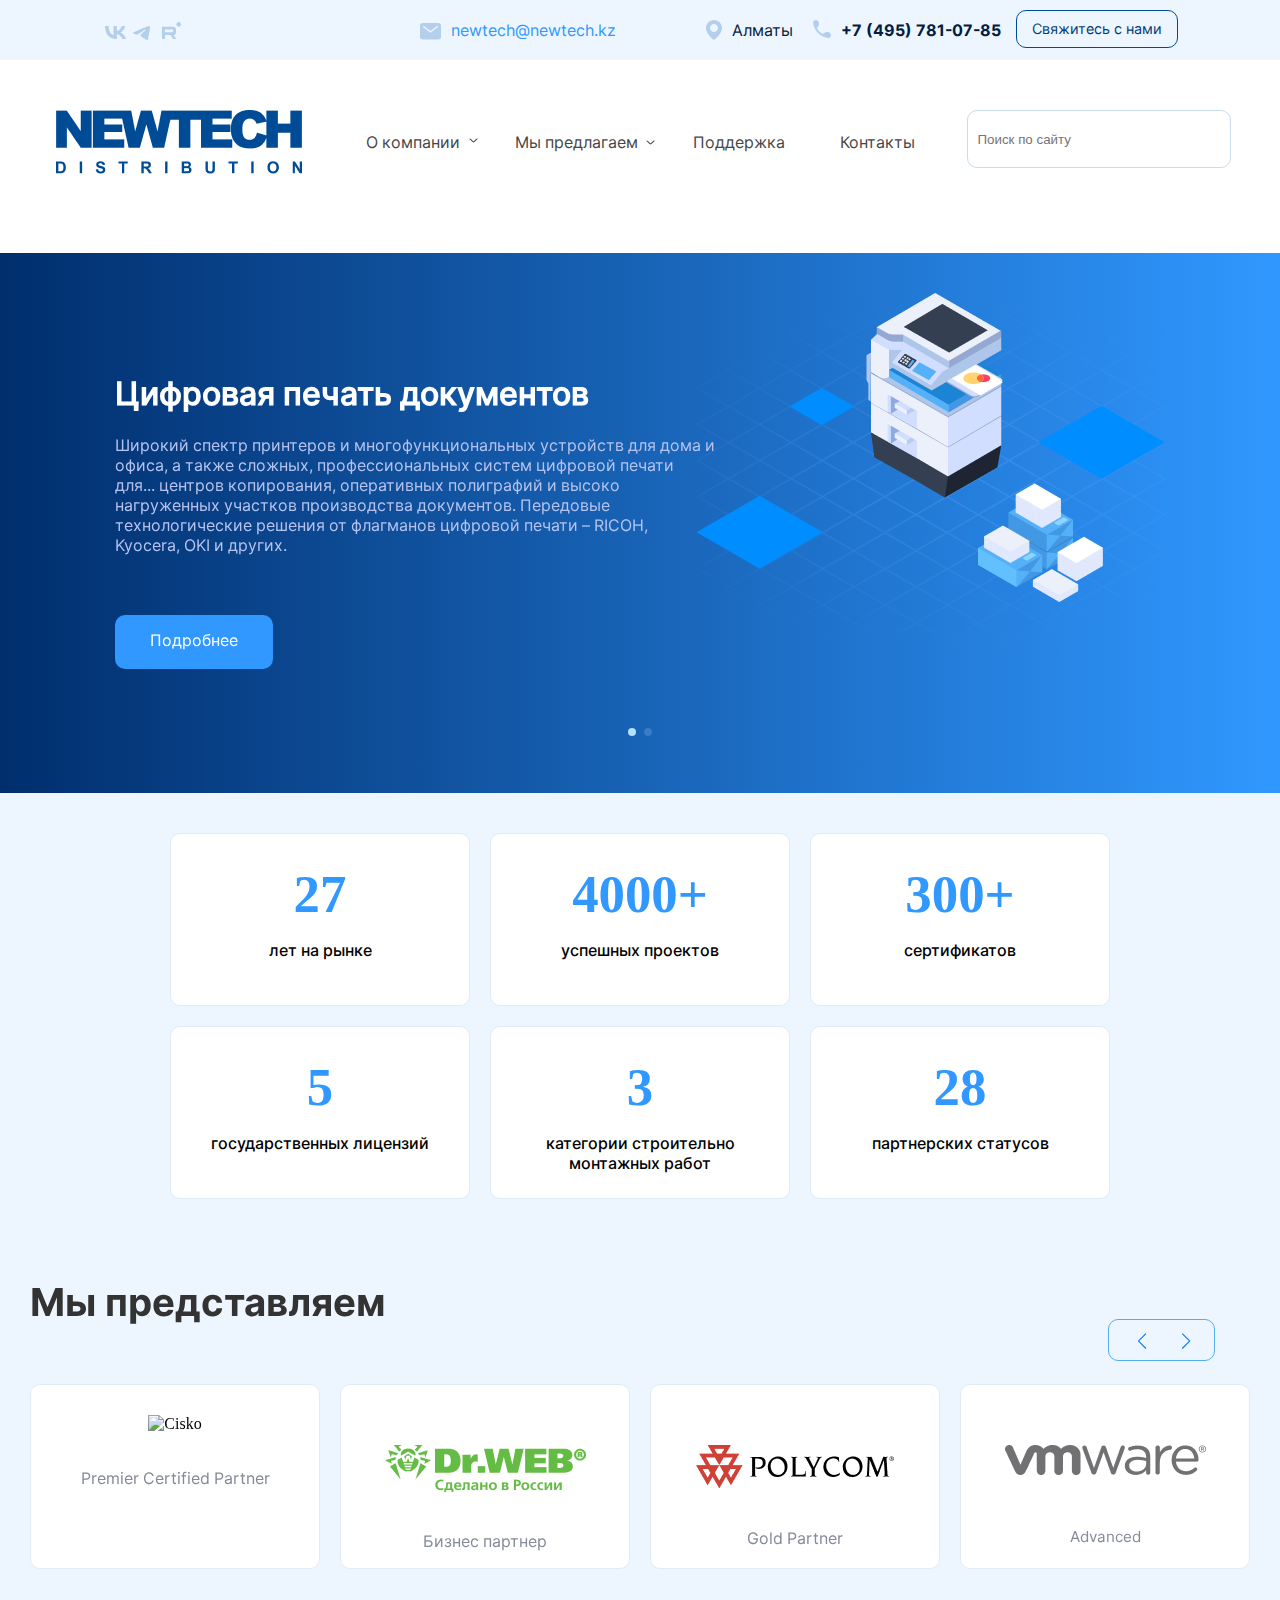
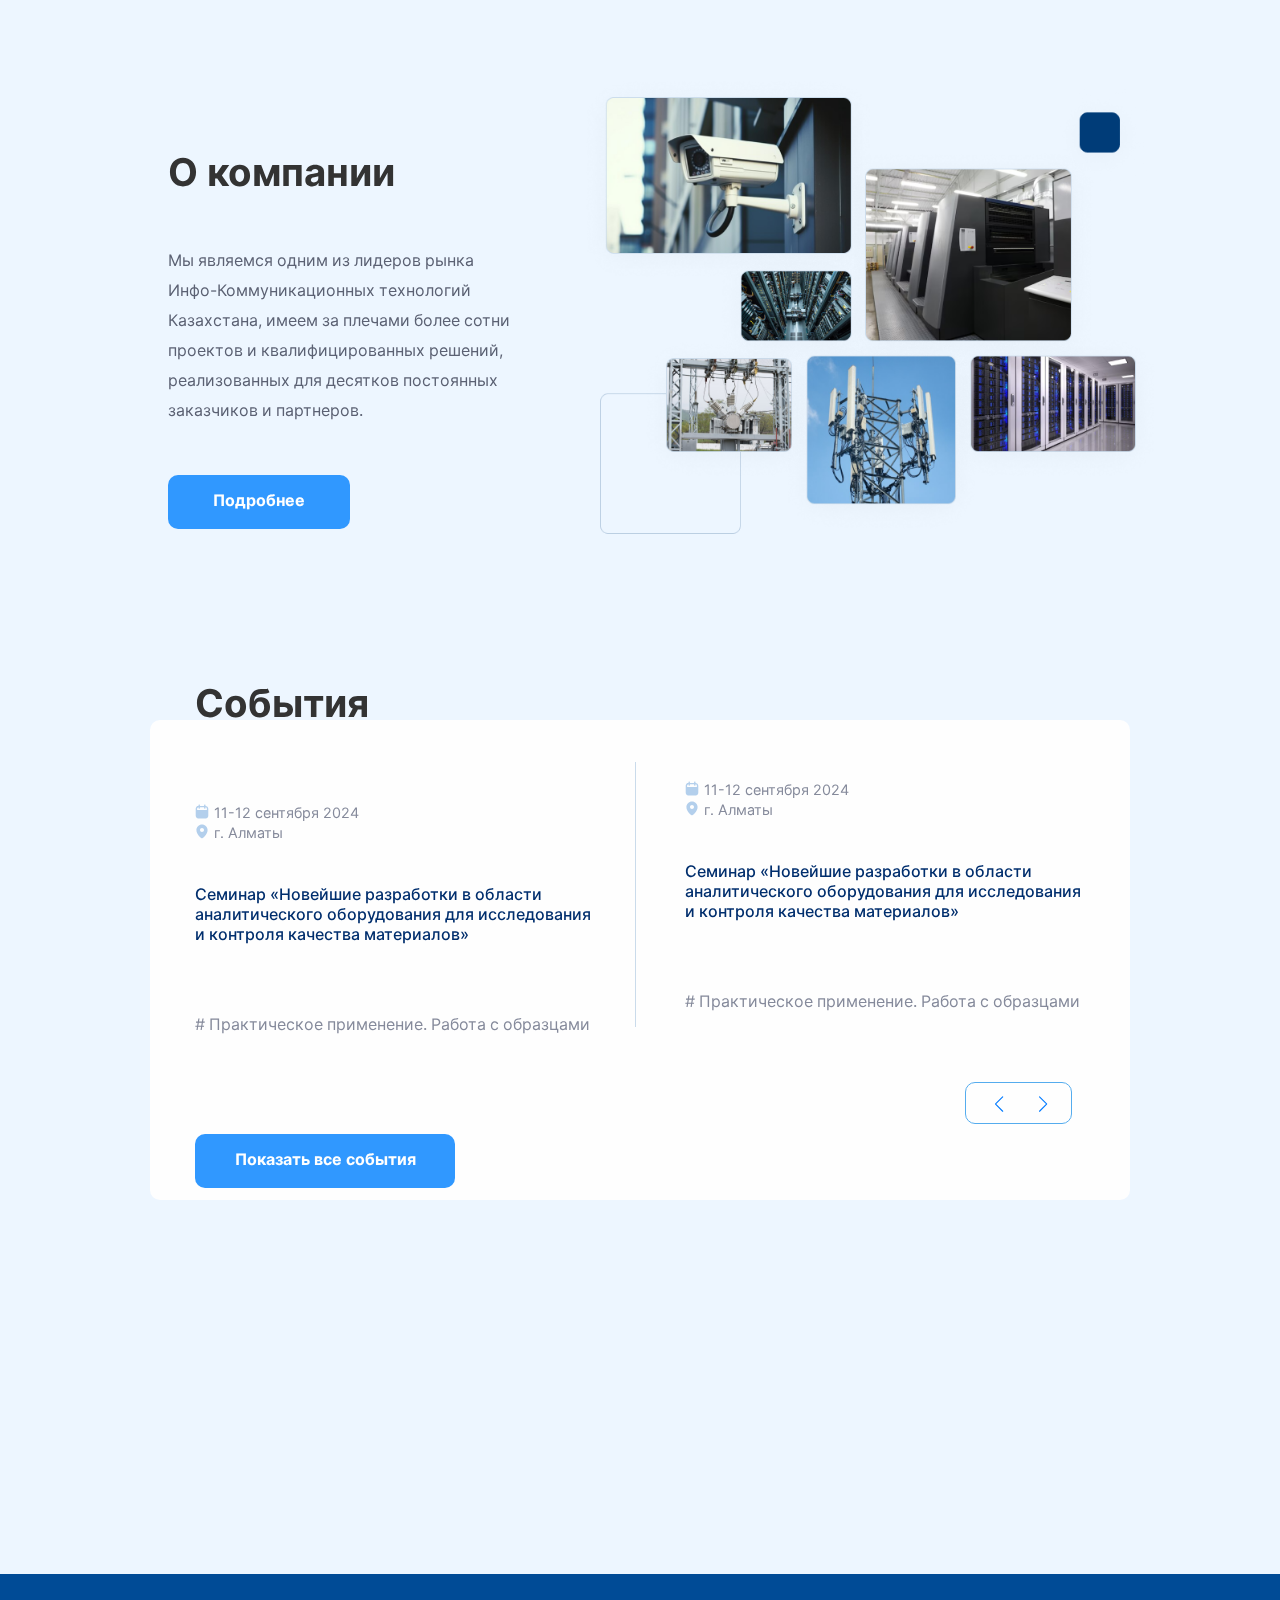
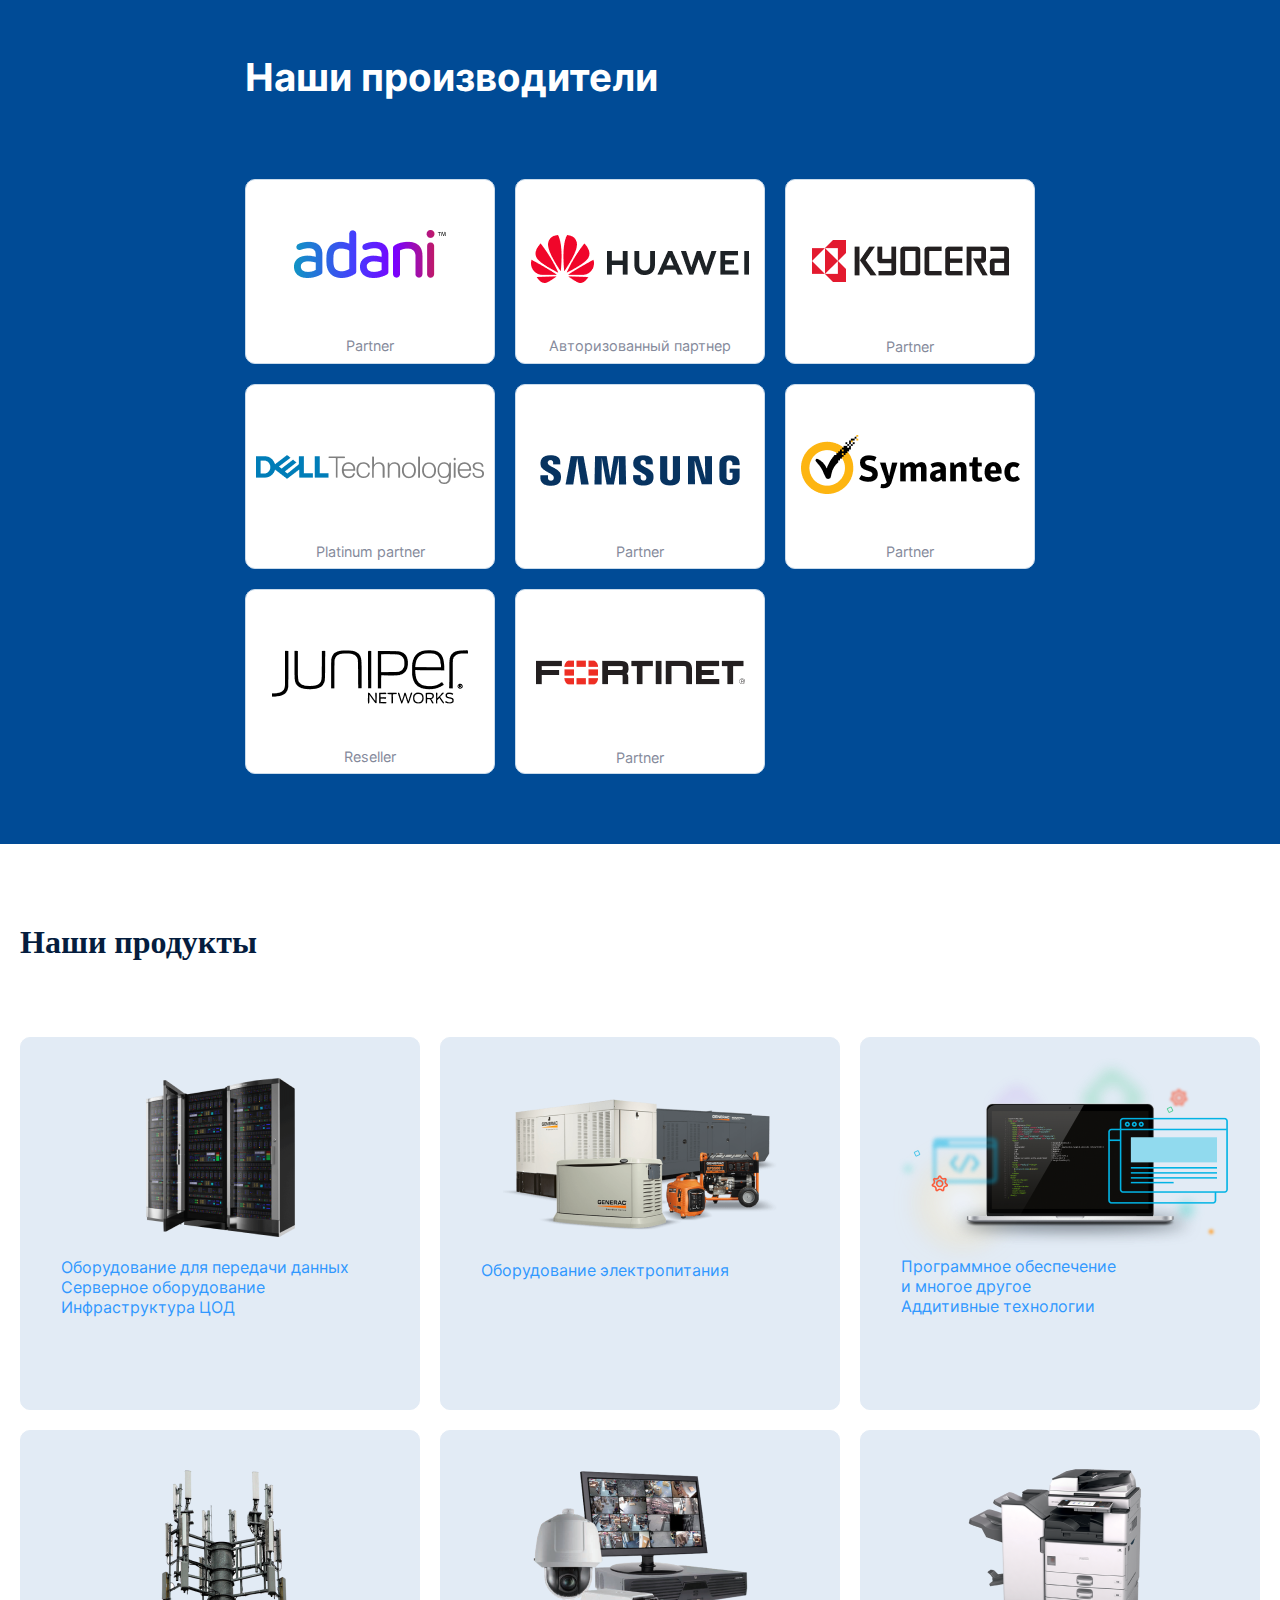
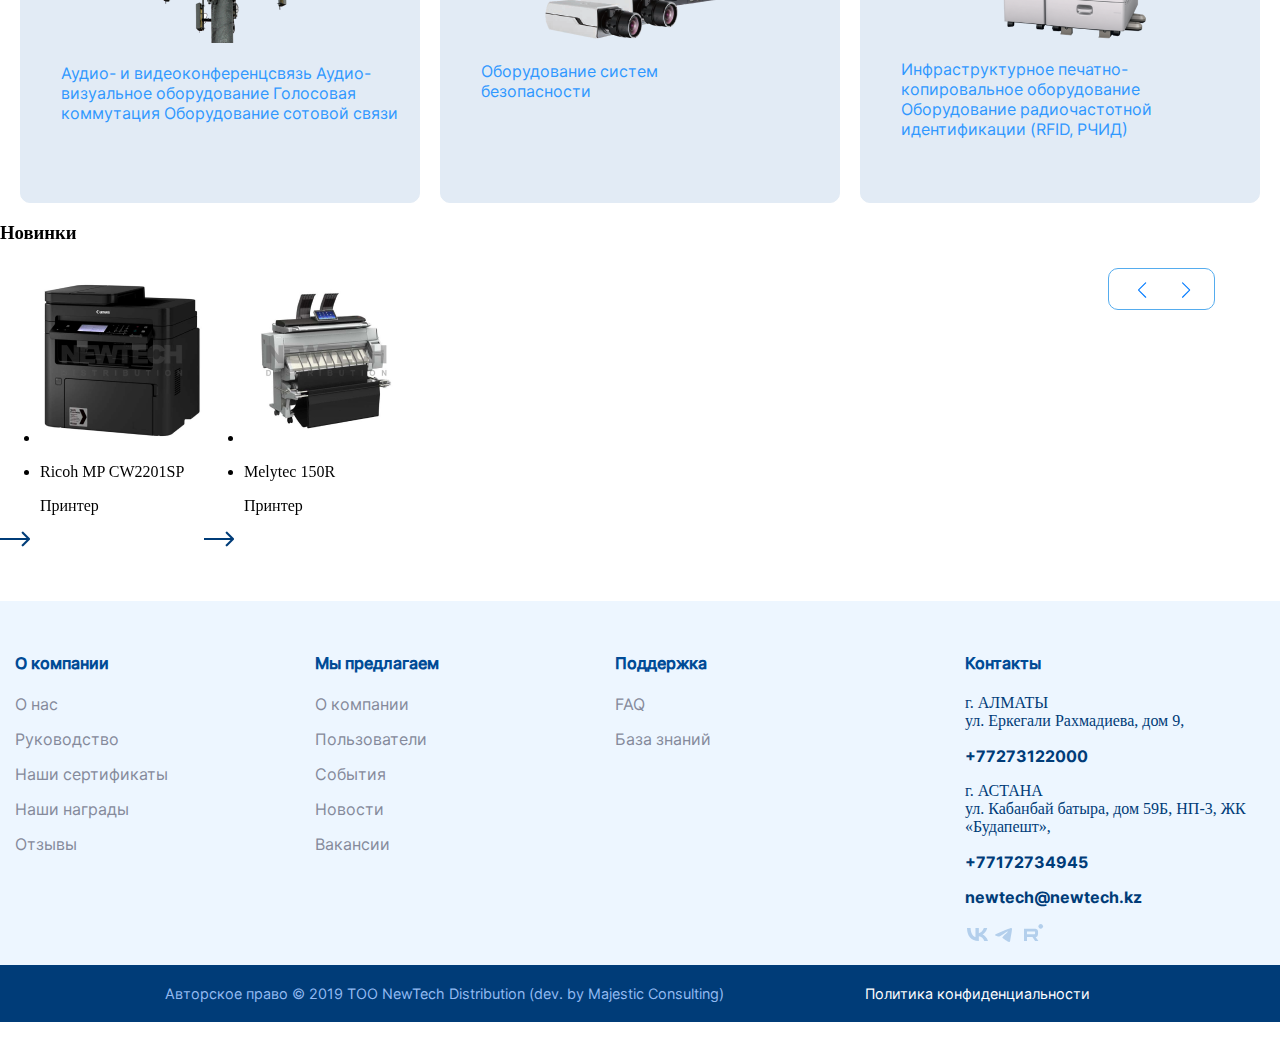
==== index.html @ f97ab447 "init" ====
<!DOCTYPE html>
<html lang="ru">
  <head>
    <meta charset="UTF-8" />
    <meta name="viewport" content="width=device-width, initial-scale=1.0" >
    <link rel="stylesheet" href="./styles/style.css" type="text/css" >
    <link rel="stylesheet" href="https://cdn.jsdelivr.net/npm/swiper@11/swiper-bundle.min.css">
    <script type="module" src="./js/main.js"></script>
    <script type="module" src="./js/slider.js"></script>
    <meta name="description" content="newtech" >
    <script src="https://cdn.jsdelivr.net/npm/swiper@11/swiper-bundle.min.js"></script>
    <title>NewTech Distibushion</title>
  </head>
  <body>
      <div id="fixed_form">
        <div id="contactUS">
          <div class="cell">
            <img src="./image/material-symbols_close-rounded.png" alt="Close" class="close_form">
            <p class="title">Мы с вами свяжемся</p>
            <p>Заранее благодарны за проявленный Вами интерес к нашей. После того как вы отправите нам заявку, мы с вами свяжемся. Мы всегда очень рады и новым и давним партнерам и коллегам!</p>
            <form id="send_contacts" action="#" method="post">
              <div>
                <label>Имя</label>
                <br>
                <input type="text" name="name" value="" placeholder="Введите ваше полное имя">
              </div>
                <div>
                  <label>Email</label>
                  <br>
                  <input type="email" name="name" value="" placeholder="Введите электронную почту">
                </div>
                <div>
                  <label>Комментарий / Вопрос</label>
                  <textarea name="message" placeholder="Напишите о ваших пожеланиях / предложениях, либо оставьте вопрос"></textarea>
              </div>
            <div>
              <button type="submit">Оправить</button>
            </div>
          </form>
        </div>
      </div>
    </div>
    <div id="container">
      <header>
        <div class="bg_header">
        <div class="table">
          <div class="row">
            <div class="cell">
               <a href="#">
                <svg
                    width="24"
                    height="24"
                    viewBox="0 0 24 24"
                    fill="none"
                    xmlns="http://www.w3.org/2000/svg">
                    <path
                    d="M13.4379 19C6.26296 19 2.17052 14.1201 2 6H5.594C5.71205 11.96 8.36165 14.4845 10.4603 15.005V6H13.8445V11.1401C15.9169 10.9189 18.0943 8.57658 18.8289 6H22.213C21.649 9.17518 19.2879 11.5175 17.609 12.4805C19.2879 13.2613 21.9769 15.3043 23 19H19.2748C18.4747 16.5275 16.481 14.6146 13.8445 14.3544V19H13.4379Z"
                    fill="#B3CFEC" />
                </svg>
            </a> 
            <a href="#">
              <svg
                width="24"
                height="24"
                viewBox="0 0 24 24"
                fill="none"
                xmlns="http://www.w3.org/2000/svg">
                <path
                  fill-rule="evenodd"
                  clip-rule="evenodd"
                  d="M3.16861 12.0268C6.20173 10.7043 9.24365 9.40192 12.2942 8.11966C16.6392 6.32293 17.5429 6.01051 18.131 6.00014C18.2614 5.99755 18.5509 6.02996 18.7374 6.18163C19.0165 6.4059 19.0178 6.89203 18.9865 7.21482C18.7517 9.67528 17.732 15.6436 17.213 18.3984C16.9939 19.5651 16.5623 19.9553 16.1437 19.9929C15.2361 20.0771 14.545 19.3966 13.666 18.8236C12.2877 17.9265 11.5105 17.3678 10.1739 16.4902C8.62858 15.479 9.63007 14.9229 10.5103 14.0141C10.7411 13.7756 14.7445 10.1562 14.8227 9.82695C14.8318 9.78676 14.841 9.6325 14.7497 9.55212C14.6584 9.47175 14.5228 9.49897 14.425 9.52101C14.2868 9.55212 12.0869 10.9988 7.8253 13.8573C7.19936 14.2851 6.63472 14.4925 6.12745 14.4808C5.56933 14.4679 4.49481 14.1671 3.69544 13.9091C2.71481 13.5928 1.93631 13.4243 2.00412 12.8876C2.03933 12.6063 2.42793 12.3185 3.16861 12.0268Z"
                  fill="#B3CFEC" />
              </svg>
            </a>
            <a href="#">
              <svg
                width="24"
                height="24"
                viewBox="0 0 24 24"
                fill="none"
                xmlns="http://www.w3.org/2000/svg">
                <path
                  d="M13.0101 12.2794H5.98101V9.39967H13.0101C13.4207 9.39967 13.7062 9.47376 13.8495 9.60315C13.9928 9.73254 14.0815 9.97252 14.0815 10.3231V11.3571C14.0815 11.7265 13.9928 11.9664 13.8495 12.0958C13.7062 12.2252 13.4207 12.2805 13.0101 12.2805V12.2794ZM13.4924 6.6847H3V18.9999H5.98101V14.9933H11.4747L14.0815 18.9999H17.4196L14.5456 14.9745C15.6052 14.8119 16.081 14.4757 16.4734 13.9217C16.8658 13.3676 17.0625 12.4818 17.0625 11.2996V10.3762C17.0625 9.67504 16.9909 9.12098 16.8658 8.69632C16.7407 8.27165 16.5268 7.90229 16.2232 7.57053C15.9024 7.25644 15.5453 7.03527 15.1165 6.88707C14.6878 6.75768 14.1521 6.68359 13.4924 6.68359V6.6847Z"
                  fill="#B3CFEC" />
                <path
                  d="M19.7101 6.68367C20.975 6.68367 22.0003 5.63519 22.0003 4.34184C22.0003 3.04848 20.975 2 19.7101 2C18.4453 2 17.4199 3.04848 17.4199 4.34184C17.4199 5.63519 18.4453 6.68367 19.7101 6.68367Z"
                  fill="#B3CFEC" />
              </svg>
              </a>
            </div>
            <div class="cell">
              <ul>
                <li>
                  <svg class="mail_top hide"
                    width="21"
                    height="17"
                    viewBox="0 0 21 17"
                    fill="none"
                    xmlns="http://www.w3.org/2000/svg">
                    <path
                      d="M18.375 0H2.625C1.92904 0.000744481 1.26179 0.277545 0.769667 0.769667C0.277545 1.26179 0.000744481 1.92904 0 2.625V13.875C0.000744481 14.571 0.277545 15.2382 0.769667 15.7303C1.26179 16.2225 1.92904 16.4993 2.625 16.5H18.375C19.071 16.4993 19.7382 16.2225 20.2303 15.7303C20.7225 15.2382 20.9993 14.571 21 13.875V2.625C20.9993 1.92904 20.7225 1.26179 20.2303 0.769667C19.7382 0.277545 19.071 0.000744481 18.375 0ZM17.7103 4.34203L10.9603 9.59203C10.8287 9.69436 10.6667 9.74991 10.5 9.74991C10.3333 9.74991 10.1713 9.69436 10.0397 9.59203L3.28969 4.34203C3.21038 4.28214 3.14377 4.20709 3.09372 4.12123C3.04367 4.03537 3.01118 3.94042 2.99815 3.8419C2.98511 3.74338 2.99179 3.64325 3.01778 3.54733C3.04378 3.45142 3.08858 3.36162 3.14958 3.28316C3.21058 3.20471 3.28656 3.13916 3.37312 3.09032C3.45967 3.04149 3.55506 3.01034 3.65376 2.99869C3.75245 2.98704 3.85248 2.99513 3.94802 3.02247C4.04357 3.04981 4.13272 3.09587 4.21031 3.15797L10.5 8.04984L16.7897 3.15797C16.947 3.0392 17.1447 2.98711 17.34 3.01296C17.5354 3.03881 17.7128 3.14053 17.8338 3.29612C17.9547 3.45171 18.0096 3.64866 17.9865 3.84439C17.9634 4.04011 17.8642 4.21888 17.7103 4.34203Z"
                      fill="#B3CFEC" />
                  </svg>
                </li>
                <li>
                  <a href="#" class="mail hide">newtech@newtech.kz</a>
                </li>
              </ul>
            </div>
            <div class="cell">
              <ul class="contacts">
                <li>
                  <ul>
                    <li>
                      <svg
                        width="16"
                        height="20"
                        viewBox="0 0 16 20"
                        fill="none"
                        xmlns="http://www.w3.org/2000/svg">
                        <path
                          d="M8.00008 0C3.58908 0 8.14446e-05 3.589 8.14446e-05 7.995C-0.0289186 14.44 7.69608 19.784 8.00008 20C8.00008 20 16.0291 14.44 16.0001 8C16.0001 3.589 12.4111 0 8.00008 0ZM8.00008 12C5.79008 12 4.00008 10.21 4.00008 8C4.00008 5.79 5.79008 4 8.00008 4C10.2101 4 12.0001 5.79 12.0001 8C12.0001 10.21 10.2101 12 8.00008 12Z"
                          fill="#B3CFEC" />
                      </svg>
                    </li>
                    <li>
                      <p>Алматы</p>
                    </li>
                  </ul>
                </li>
                <li>
                  <ul>
                    <li>
                      <svg class="hide"
                        width="18"
                        height="18"
                        viewBox="0 0 18 18"
                        fill="none"
                        xmlns="http://www.w3.org/2000/svg">
                        <path
                          d="M17.9984 15.1344C17.9984 13.6101 16.856 12.3278 15.3418 12.1525L14.1436 12.0138C13.2496 11.9103 12.3574 12.221 11.7211 12.8573C10.819 13.7594 9.42056 14.0018 8.37683 13.2681C6.95837 12.2711 5.72272 11.0361 4.72491 9.61816C3.98794 8.57092 4.23128 7.16716 5.13677 6.26166C5.7758 5.62264 6.08762 4.72653 5.98331 3.82885L5.84703 2.6559C5.67112 1.14195 4.3888 0 2.86467 0C1.27282 0 -0.0718983 1.2499 0.0978827 2.83266C0.948105 10.7588 7.24018 17.0507 15.1664 17.9006C16.7488 18.0703 17.9984 16.7259 17.9984 15.1344Z"
                          fill="#B3CFEC" />
                      </svg>
                    </li>
                    <li>
                      <a href="tel:74957810785" class="phone hide">+7 (495) 781-07-85</a>
                    </li>
                  </ul>
                </li>
              </ul>
            </div>
            <div class="cell">
                <a href="#" class="contactus">Свяжитесь с нами</a>
            </div>
          </div>
        </div>
      </div>
      <div class="burger_menu">
        <div class="main_icon">
          <span class="icon1"></span>
          <span class="hide_icon"></span>
          <span class="icon3"></span>
        </div>
      </div>
        <div id="logo">
          <div class="cell">
            <a href="./index.html">
              <img src="./image/Logo.png" alt="Логотип" />
            </a>  
          </div>
          <div class="cell">
            <ul class="topmenu">
              <li class="company">
                <a href="#">О компании</a>
                <ul class="hover_company">
                  <li>
                    <a href="./aboutUs.html">О нас</a>
                  </li>
                  <li>
                    <a href="./recommendation.html">Отзывы и рекомендации</a>
                  </li>
                  <li>
                    <a href="./awards.html">Наши награды</a>
                  </li>
                </ul>
              </li>
              <li class="submenu">
                <a href="#">Мы предлагаем</a>
                <ul class="hover_we_offer">
                  <li>
                    <a href="./electronicshowcase.html">Электронная витрина</a>
                  </li>
                  <li>
                    <a href="./Industrysolutions.html">Отраслевые решения</a>
                  </li>
                  <li>
                    <a href="./ourproducts.html">Наши продукты</a>
                  </li>
                  <li>
                    <a href="./ourservices.html">Наши услуги</a>
                  </li>
                </ul>
              </li>
              <li>
                <a href="./support.html">Поддержка</a>
              </li>
              <li>
                <a href="./contact.html">Контакты</a>
              </li>
            </ul>
            <div id="email">
              <ul>
                <li>
                  <svg class="mail_top"
                    width="21"
                    height="17"
                    viewBox="0 0 21 17"
                    fill="none"
                    xmlns="http://www.w3.org/2000/svg">
                    <path
                      d="M18.375 0H2.625C1.92904 0.000744481 1.26179 0.277545 0.769667 0.769667C0.277545 1.26179 0.000744481 1.92904 0 2.625V13.875C0.000744481 14.571 0.277545 15.2382 0.769667 15.7303C1.26179 16.2225 1.92904 16.4993 2.625 16.5H18.375C19.071 16.4993 19.7382 16.2225 20.2303 15.7303C20.7225 15.2382 20.9993 14.571 21 13.875V2.625C20.9993 1.92904 20.7225 1.26179 20.2303 0.769667C19.7382 0.277545 19.071 0.000744481 18.375 0ZM17.7103 4.34203L10.9603 9.59203C10.8287 9.69436 10.6667 9.74991 10.5 9.74991C10.3333 9.74991 10.1713 9.69436 10.0397 9.59203L3.28969 4.34203C3.21038 4.28214 3.14377 4.20709 3.09372 4.12123C3.04367 4.03537 3.01118 3.94042 2.99815 3.8419C2.98511 3.74338 2.99179 3.64325 3.01778 3.54733C3.04378 3.45142 3.08858 3.36162 3.14958 3.28316C3.21058 3.20471 3.28656 3.13916 3.37312 3.09032C3.45967 3.04149 3.55506 3.01034 3.65376 2.99869C3.75245 2.98704 3.85248 2.99513 3.94802 3.02247C4.04357 3.04981 4.13272 3.09587 4.21031 3.15797L10.5 8.04984L16.7897 3.15797C16.947 3.0392 17.1447 2.98711 17.34 3.01296C17.5354 3.03881 17.7128 3.14053 17.8338 3.29612C17.9547 3.45171 18.0096 3.64866 17.9865 3.84439C17.9634 4.04011 17.8642 4.21888 17.7103 4.34203Z"
                      fill="#B3CFEC" />
                  </svg>
                </li>
                <li>
                  <a href="#" class="mail">newtech@newtech.kz</a>
                </li>
              </ul>
              <ul>
                <li>
                  <svg class="phone_top"
                    width="18"
                    height="18"
                    viewBox="0 0 18 18"
                    fill="none"
                    xmlns="http://www.w3.org/2000/svg">
                    <path
                      d="M17.9984 15.1344C17.9984 13.6101 16.856 12.3278 15.3418 12.1525L14.1436 12.0138C13.2496 11.9103 12.3574 12.221 11.7211 12.8573C10.819 13.7594 9.42056 14.0018 8.37683 13.2681C6.95837 12.2711 5.72272 11.0361 4.72491 9.61816C3.98794 8.57092 4.23128 7.16716 5.13677 6.26166C5.7758 5.62264 6.08762 4.72653 5.98331 3.82885L5.84703 2.6559C5.67112 1.14195 4.3888 0 2.86467 0C1.27282 0 -0.0718983 1.2499 0.0978827 2.83266C0.948105 10.7588 7.24018 17.0507 15.1664 17.9006C16.7488 18.0703 17.9984 16.7259 17.9984 15.1344Z"
                      fill="#B3CFEC" />
                  </svg>
                </li>
                <li>
                  <a href="tel:74957810785" class="phone ">+7 (495) 781-07-85</a>
                </li>
              </ul>
            </div>
          </div>
          <div class="cell">
            <form id="search" action="#" method="get">
              <div>
                <input
                  type="text"
                  name="search"
                  value=""
                  placeholder="Поиск по сайту" />
              </div>
            </form>
          </div>
        </div>
      </header>
      <div id="slider">
        <div class="swiper slider">
            
            <div class="swiper-wrapper">
              <div class="swiper-slide">
                <div class="content_card slider_grid">
                    <div class="cell position">
                      <div class="more">
                          <h1>Цифровая печать документов</h1>
                          <p>Широкий спектр принтеров и многофункциональных устройств для дома и офиса, а также сложных, профессиональных систем цифровой печати для... центров копирования, оперативных полиграфий и высоко нагруженных участков производства документов. Передовые технологические решения от флагманов цифровой печати – RICOH, Kyocera, OKI и других.</p>
                     
                        </div>
                          <a href="#" class="section">Подробнее</a>
                    </div>
                    <div class="cell">
                        <img src="./image/Illustration2_03.png" alt="Слайдер" class="slide_img">
                    </div>
                </div>
              </div>
              <div class="swiper-slide">
                <div class="content_card slider_grid">
                    <div class="cell position">
                      <div class="more more1">
                          <h2>Оборудование и комплексы для 3D печати</h2>
                          <p>Программно-технологические решения для производства 3D изделий для индустрий... медицины, образования, архитектуры и дизайна, а также многих других сфер деятельности, требующих быстрого и качественного воплощения своих идей в 3D формате.</p>
                       </div>
                          <a href="#" class="section">Подробнее</a>
                    </div>
                    <div class="cell">
                        <img src="./image/Illustration3_03.png" alt="Слайдер" class="slide_img">
                    </div>
                </div>
                </div>
              </div>
            </div>
            <div class="swiper-pagination"></div>
          </div>
      </div>
      <div id="main">
        <div id="bg_main_content">
          <div id="highligts">
            <div class="cell">
              <p class="blue">27</p>
              <p>лет на рынке</p>
            </div>
            <div class="cell">
              <p class="blue">4000+</p>
              <p>успешных проектов</p>
            </div>
            <div class="cell">
              <p class="blue">300+</p>
              <p>сертификатов</p>
            </div>
            <div class="cell">
              <p class="blue">5</p>
              <p>государственных лицензий</p>
            </div>
            <div class="cell">
              <p class="blue">3</p>
              <p>категории строительно <br>монтажных работ</p>
            </div>
            <div class="cell">
              <p class="blue">28</p>
              <p>партнерских статусов</p>
            </div>
          </div>
          <div class="swiper slider1">
            <div class="position">
              <div class="change_slider">
                <div class="swiper-button-prev"></div>
                <div class="border_arrow_slider"></div>
                <div class="swiper-button-next"></div>
              </div>  
            </div>  
            <div class="swiper-wrapper">
              <!-- Slides -->
              <div class="swiper-slide">
                <div class="we_present">
                  <h3>Мы представляем</h3>
                  <div class="cell first_child">
                    <figure>
                      <img src="./image/Cisco_logo1.png" alt="Cisko">
                      <figcaption>Premier Certified Partner</figcaption>
                    </figure>
                  </div>
                  <div class="cell">
                    <figure>
                      <img src="./image/dr_web.png" alt="drWeb">
                      <figcaption>Бизнес партнер</figcaption>
                    </figure>  
                    </div>
                  <div class="cell">
                    <figure>
                      <img src="./image/polycom.png" alt="polycom">
                      <figcaption>Gold Partner</figcaption>
                    </figure>  
                    </div>
                  <div class="cell last">
                    <figure>
                      <img src="./image/vmware-1.png" alt="vmware">
                      <figcaption>Advanced</figcaption>
                    </figure>  
                    </div>
                </div>
              </div>
              <div class="swiper-slide">
                <div class="we_present">
                  <h3>Мы представляем</h3>
                  <div class="cell first_child">
                    <figure>
                      <img src="./image/Cisco_logo1.png" alt="Cisko">
                      <figcaption>Premier Certified Partner</figcaption>
                    </figure>
                  </div>
                  <div class="cell">
                    <figure>
                      <img src="./image/dr_web.png" alt="drWeb">
                      <figcaption>Бизнес партнер</figcaption>
                    </figure>  
                    </div>
                  <div class="cell">
                    <figure>
                      <img src="./image/polycom.png" alt="polycom">
                      <figcaption>Gold Partner</figcaption>
                    </figure>  
                    </div>
                  <div class="cell last">
                    <figure>
                      <img src="./image/vmware-1.png" alt="vmware">
                      <figcaption>Advanced</figcaption>
                    </figure>  
                    </div>
                </div>
              </div>
            </div>
          </div>
          <div id="bg_main">
            <div id="company">
              <div class="cell">
                <h3>О компании</h3>
                <section>
                  <p>Мы являемся одним из лидеров рынка Инфо-Коммуникационных технологий Казахстана, имеем за плечами более сотни проектов и квалифицированных решений, реализованных для десятков постоянных заказчиков и партнеров.</p>
                  <a href="#" class="more">Подробнее</a>
                </section>
              </div>
              <div class="cell"></div>
                <img src="./image/Collage.png" alt="Collage">
              </div>
              <div id="slider_events">
                <div class="swiper slider2">
                  <div class="swiper-wrapper">                   
                    <div class="swiper-slide">
                      <div class="bg_events">
                        <div class="events">
                          <div class="cell">
                            <h3>События</h3>
                            <ul class="m_top">
                              <li>
                                <svg width="14" height="15" viewBox="0 0 14 15" fill="none" xmlns="http://www.w3.org/2000/svg">
                                  <g clip-path="url(#clip0_38_2255)">
                                  <path fill-rule="evenodd" clip-rule="evenodd" d="M9.09694 1.9V1.2C9.09694 1.01435 9.17069 0.836301 9.30196 0.705026C9.43324 0.573751 9.61129 0.500001 9.79694 0.500001C9.88877 0.5 9.9797 0.518121 10.0645 0.553323C10.1493 0.588526 10.2264 0.640119 10.2912 0.705147C10.356 0.770174 10.4074 0.847357 10.4424 0.932273C10.4773 1.01719 10.4952 1.10817 10.4949 1.2V1.9C11.2369 1.90106 11.948 2.19653 12.4723 2.72151C12.9965 3.2465 13.2909 3.95809 13.2909 4.7V11.7C13.291 12.0677 13.2186 12.4318 13.0779 12.7716C12.9372 13.1113 12.7309 13.42 12.4709 13.68C12.2116 13.9398 11.9036 14.146 11.5646 14.2867C11.2255 14.4274 10.862 14.4999 10.4949 14.5H3.50694C3.13984 14.4999 2.77637 14.4274 2.43731 14.2867C2.09825 14.146 1.79026 13.9398 1.53094 13.68C1.00603 13.1547 0.711103 12.4426 0.710938 11.7V4.7C0.710911 4.33229 0.783313 3.96817 0.924009 3.62844C1.0647 3.28871 1.27094 2.98003 1.53094 2.72C1.79026 2.46017 2.09825 2.25401 2.43731 2.1133C2.77637 1.9726 3.13984 1.90012 3.50694 1.9V1.2C3.50694 1.01452 3.58055 0.836626 3.71161 0.705379C3.84267 0.574132 4.02046 0.500266 4.20594 0.500001C4.29785 0.499869 4.38889 0.517892 4.47382 0.553036C4.55875 0.58818 4.63591 0.639752 4.70085 0.704792C4.7658 0.769833 4.81726 0.84706 4.85229 0.932042C4.88731 1.01702 4.9052 1.10809 4.90494 1.2V1.9H9.09694ZM10.4949 3.3V4C10.4949 4.18548 10.4213 4.36338 10.2903 4.49462C10.1592 4.62587 9.98142 4.69974 9.79594 4.7C9.70402 4.70013 9.61299 4.68211 9.52805 4.64697C9.44312 4.61182 9.36597 4.56025 9.30102 4.49521C9.23607 4.43017 9.18461 4.35294 9.14959 4.26796C9.11457 4.18298 9.09667 4.09192 9.09694 4V3.3H4.90494V4C4.90494 4.18565 4.83119 4.3637 4.69991 4.49498C4.56864 4.62625 4.39059 4.7 4.20494 4.7C4.11311 4.7 4.02218 4.68188 3.93736 4.64668C3.85255 4.61147 3.77551 4.55988 3.71067 4.49485C3.64583 4.42983 3.59445 4.35264 3.55949 4.26773C3.52453 4.18281 3.50667 4.09183 3.50694 4V3.3C3.32328 3.3 3.14142 3.33624 2.97179 3.40665C2.80215 3.47705 2.64808 3.58024 2.5184 3.71029C2.38872 3.84035 2.28597 3.99471 2.21605 4.16455C2.14613 4.33438 2.11041 4.51634 2.11094 4.7V6.1H11.8939V4.7C11.8934 4.32921 11.746 3.97372 11.484 3.71134C11.222 3.44896 10.8657 3.30106 10.4949 3.3Z" fill="#B3CFEC"/>
                                  </g>
                                  <defs>
                                  <clipPath>
                                  <rect width="14" height="14" fill="white" transform="translate(0 0.5)"/>
                                  </clipPath>
                                  </defs>
                                  </svg>
                              </li>
                              <li>
                                <p>11-12 сентября 2024</p>
                              </li>
                            </ul>
                            <ul class="m_top2">
                              <li>
                                <svg width="14" height="15" viewBox="0 0 14 15" fill="none" xmlns="http://www.w3.org/2000/svg">
                                  <g clip-path="url(#clip0_38_2251)">
                                  <path fill-rule="evenodd" clip-rule="evenodd" d="M1.39453 6.1C1.39453 3.01562 3.91278 0.5 6.99978 0.5C10.0868 0.5 12.605 3.01562 12.605 6.10087C12.605 10.9274 7.39878 14.3749 7.39878 14.3749C7.28156 14.456 7.14237 14.4995 6.99978 14.4995C6.8572 14.4995 6.71801 14.456 6.60078 14.3749C6.60078 14.3749 1.39453 10.9265 1.39453 6.1ZM6.99976 8C8.10433 8 8.99976 7.10457 8.99976 6C8.99976 4.89543 8.10433 4 6.99976 4C5.89519 4 4.99976 4.89543 4.99976 6C4.99976 7.10457 5.89519 8 6.99976 8Z" fill="#B3CFEC"/>
                                  </g>
                                  <defs>
                                  <clipPath>
                                  <rect width="14" height="14" fill="white" transform="translate(0 0.5)"/>
                                  </clipPath>
                                  </defs>
                                  </svg>
                              </li>
                              <li>
                                <p>г. Алматы</p>
                              </li>
                            </ul>
                            <div class="clear"></div>
                            <article>
                              <p class="blue">Семинар «Новейшие разработки в области аналитического оборудования для исследования и контроля качества материалов»</p>
                              <p># Практическое применение. Работа с образцами</p>
                              <a href="#" class="show_more">Показать все события</a>
                            </article>
                            </div>
                          <div class="cell none_border_events"></div>
                          <div class="cell">
                            <ul>
                              <li>
                                <svg width="14" height="15" viewBox="0 0 14 15" fill="none" xmlns="http://www.w3.org/2000/svg">
                                  <g clip-path="url(#clip0_38_2255)">
                                  <path fill-rule="evenodd" clip-rule="evenodd" d="M9.09694 1.9V1.2C9.09694 1.01435 9.17069 0.836301 9.30196 0.705026C9.43324 0.573751 9.61129 0.500001 9.79694 0.500001C9.88877 0.5 9.9797 0.518121 10.0645 0.553323C10.1493 0.588526 10.2264 0.640119 10.2912 0.705147C10.356 0.770174 10.4074 0.847357 10.4424 0.932273C10.4773 1.01719 10.4952 1.10817 10.4949 1.2V1.9C11.2369 1.90106 11.948 2.19653 12.4723 2.72151C12.9965 3.2465 13.2909 3.95809 13.2909 4.7V11.7C13.291 12.0677 13.2186 12.4318 13.0779 12.7716C12.9372 13.1113 12.7309 13.42 12.4709 13.68C12.2116 13.9398 11.9036 14.146 11.5646 14.2867C11.2255 14.4274 10.862 14.4999 10.4949 14.5H3.50694C3.13984 14.4999 2.77637 14.4274 2.43731 14.2867C2.09825 14.146 1.79026 13.9398 1.53094 13.68C1.00603 13.1547 0.711103 12.4426 0.710938 11.7V4.7C0.710911 4.33229 0.783313 3.96817 0.924009 3.62844C1.0647 3.28871 1.27094 2.98003 1.53094 2.72C1.79026 2.46017 2.09825 2.25401 2.43731 2.1133C2.77637 1.9726 3.13984 1.90012 3.50694 1.9V1.2C3.50694 1.01452 3.58055 0.836626 3.71161 0.705379C3.84267 0.574132 4.02046 0.500266 4.20594 0.500001C4.29785 0.499869 4.38889 0.517892 4.47382 0.553036C4.55875 0.58818 4.63591 0.639752 4.70085 0.704792C4.7658 0.769833 4.81726 0.84706 4.85229 0.932042C4.88731 1.01702 4.9052 1.10809 4.90494 1.2V1.9H9.09694ZM10.4949 3.3V4C10.4949 4.18548 10.4213 4.36338 10.2903 4.49462C10.1592 4.62587 9.98142 4.69974 9.79594 4.7C9.70402 4.70013 9.61299 4.68211 9.52805 4.64697C9.44312 4.61182 9.36597 4.56025 9.30102 4.49521C9.23607 4.43017 9.18461 4.35294 9.14959 4.26796C9.11457 4.18298 9.09667 4.09192 9.09694 4V3.3H4.90494V4C4.90494 4.18565 4.83119 4.3637 4.69991 4.49498C4.56864 4.62625 4.39059 4.7 4.20494 4.7C4.11311 4.7 4.02218 4.68188 3.93736 4.64668C3.85255 4.61147 3.77551 4.55988 3.71067 4.49485C3.64583 4.42983 3.59445 4.35264 3.55949 4.26773C3.52453 4.18281 3.50667 4.09183 3.50694 4V3.3C3.32328 3.3 3.14142 3.33624 2.97179 3.40665C2.80215 3.47705 2.64808 3.58024 2.5184 3.71029C2.38872 3.84035 2.28597 3.99471 2.21605 4.16455C2.14613 4.33438 2.11041 4.51634 2.11094 4.7V6.1H11.8939V4.7C11.8934 4.32921 11.746 3.97372 11.484 3.71134C11.222 3.44896 10.8657 3.30106 10.4949 3.3Z" fill="#B3CFEC"/>
                                  </g>
                                  <defs>
                                  <clipPath >
                                  <rect width="14" height="14" fill="white" transform="translate(0 0.5)"/>
                                  </clipPath>
                                  </defs>
                                  </svg>
                              </li>
                              <li>
                                <p>11-12 сентября 2024</p>
                              </li>
                            </ul>
                            <ul class="m_top2">
                              <li>
                                <svg width="14" height="15" viewBox="0 0 14 15" fill="none" xmlns="http://www.w3.org/2000/svg">
                                  <g clip-path="url(#clip0_38_2251)">
                                  <path fill-rule="evenodd" clip-rule="evenodd" d="M1.39453 6.1C1.39453 3.01562 3.91278 0.5 6.99978 0.5C10.0868 0.5 12.605 3.01562 12.605 6.10087C12.605 10.9274 7.39878 14.3749 7.39878 14.3749C7.28156 14.456 7.14237 14.4995 6.99978 14.4995C6.8572 14.4995 6.71801 14.456 6.60078 14.3749C6.60078 14.3749 1.39453 10.9265 1.39453 6.1ZM6.99976 8C8.10433 8 8.99976 7.10457 8.99976 6C8.99976 4.89543 8.10433 4 6.99976 4C5.89519 4 4.99976 4.89543 4.99976 6C4.99976 7.10457 5.89519 8 6.99976 8Z" fill="#B3CFEC"/>
                                  </g>
                                  <defs>
                                  <clipPath>
                                  <rect width="14" height="14" fill="white" transform="translate(0 0.5)"/>
                                  </clipPath>
                                  </defs>
                                  </svg>
                              </li>
                              <li>
                                <p>г. Алматы</p>
                              </li>
                            </ul>
                            <div class="clear"></div>
                            <article>
                              <p class="blue">Семинар «Новейшие разработки в области аналитического оборудования для исследования и контроля качества материалов»</p>
                              <p># Практическое применение. Работа с образцами</p>
                            </article>
                          </div>
                        </div>
                        </div>
                    </div>
                    <div class="swiper-slide">
                      <div class="bg_events">
                        <div class="events">
                          <div class="cell">
                            <h3>События</h3>
                            <ul class="m_top">
                              <li>
                                <svg width="14" height="15" viewBox="0 0 14 15" fill="none" xmlns="http://www.w3.org/2000/svg">
                                  <g clip-path="url(#clip0_38_2255)">
                                  <path fill-rule="evenodd" clip-rule="evenodd" d="M9.09694 1.9V1.2C9.09694 1.01435 9.17069 0.836301 9.30196 0.705026C9.43324 0.573751 9.61129 0.500001 9.79694 0.500001C9.88877 0.5 9.9797 0.518121 10.0645 0.553323C10.1493 0.588526 10.2264 0.640119 10.2912 0.705147C10.356 0.770174 10.4074 0.847357 10.4424 0.932273C10.4773 1.01719 10.4952 1.10817 10.4949 1.2V1.9C11.2369 1.90106 11.948 2.19653 12.4723 2.72151C12.9965 3.2465 13.2909 3.95809 13.2909 4.7V11.7C13.291 12.0677 13.2186 12.4318 13.0779 12.7716C12.9372 13.1113 12.7309 13.42 12.4709 13.68C12.2116 13.9398 11.9036 14.146 11.5646 14.2867C11.2255 14.4274 10.862 14.4999 10.4949 14.5H3.50694C3.13984 14.4999 2.77637 14.4274 2.43731 14.2867C2.09825 14.146 1.79026 13.9398 1.53094 13.68C1.00603 13.1547 0.711103 12.4426 0.710938 11.7V4.7C0.710911 4.33229 0.783313 3.96817 0.924009 3.62844C1.0647 3.28871 1.27094 2.98003 1.53094 2.72C1.79026 2.46017 2.09825 2.25401 2.43731 2.1133C2.77637 1.9726 3.13984 1.90012 3.50694 1.9V1.2C3.50694 1.01452 3.58055 0.836626 3.71161 0.705379C3.84267 0.574132 4.02046 0.500266 4.20594 0.500001C4.29785 0.499869 4.38889 0.517892 4.47382 0.553036C4.55875 0.58818 4.63591 0.639752 4.70085 0.704792C4.7658 0.769833 4.81726 0.84706 4.85229 0.932042C4.88731 1.01702 4.9052 1.10809 4.90494 1.2V1.9H9.09694ZM10.4949 3.3V4C10.4949 4.18548 10.4213 4.36338 10.2903 4.49462C10.1592 4.62587 9.98142 4.69974 9.79594 4.7C9.70402 4.70013 9.61299 4.68211 9.52805 4.64697C9.44312 4.61182 9.36597 4.56025 9.30102 4.49521C9.23607 4.43017 9.18461 4.35294 9.14959 4.26796C9.11457 4.18298 9.09667 4.09192 9.09694 4V3.3H4.90494V4C4.90494 4.18565 4.83119 4.3637 4.69991 4.49498C4.56864 4.62625 4.39059 4.7 4.20494 4.7C4.11311 4.7 4.02218 4.68188 3.93736 4.64668C3.85255 4.61147 3.77551 4.55988 3.71067 4.49485C3.64583 4.42983 3.59445 4.35264 3.55949 4.26773C3.52453 4.18281 3.50667 4.09183 3.50694 4V3.3C3.32328 3.3 3.14142 3.33624 2.97179 3.40665C2.80215 3.47705 2.64808 3.58024 2.5184 3.71029C2.38872 3.84035 2.28597 3.99471 2.21605 4.16455C2.14613 4.33438 2.11041 4.51634 2.11094 4.7V6.1H11.8939V4.7C11.8934 4.32921 11.746 3.97372 11.484 3.71134C11.222 3.44896 10.8657 3.30106 10.4949 3.3Z" fill="#B3CFEC"/>
                                  </g>
                                  <defs>
                                  <clipPath>
                                  <rect width="14" height="14" fill="white" transform="translate(0 0.5)"/>
                                  </clipPath>
                                  </defs>
                                  </svg>
                              </li>
                              <li>
                                <p>11-12 сентября 2024</p>
                              </li>
                            </ul>
                            <ul class="m_top2">
                              <li>
                                <svg width="14" height="15" viewBox="0 0 14 15" fill="none" xmlns="http://www.w3.org/2000/svg">
                                  <g clip-path="url(#clip0_38_2251)">
                                  <path fill-rule="evenodd" clip-rule="evenodd" d="M1.39453 6.1C1.39453 3.01562 3.91278 0.5 6.99978 0.5C10.0868 0.5 12.605 3.01562 12.605 6.10087C12.605 10.9274 7.39878 14.3749 7.39878 14.3749C7.28156 14.456 7.14237 14.4995 6.99978 14.4995C6.8572 14.4995 6.71801 14.456 6.60078 14.3749C6.60078 14.3749 1.39453 10.9265 1.39453 6.1ZM6.99976 8C8.10433 8 8.99976 7.10457 8.99976 6C8.99976 4.89543 8.10433 4 6.99976 4C5.89519 4 4.99976 4.89543 4.99976 6C4.99976 7.10457 5.89519 8 6.99976 8Z" fill="#B3CFEC"/>
                                  </g>
                                  <defs>
                                  <clipPath>
                                  <rect width="14" height="14" fill="white" transform="translate(0 0.5)"/>
                                  </clipPath>
                                  </defs>
                                  </svg>
                              </li>
                              <li>
                                <p>г. Алматы</p>
                              </li>
                            </ul>
                            <div class="clear"></div>
                            <article>
                              <p class="blue">Семинар «Новейшие разработки в области аналитического оборудования для исследования и контроля качества материалов»</p>
                              <p># Практическое применение. Работа с образцами</p>
                              <a href="#" class="show_more">Показать все события</a>
                            </article>
                            </div>
                          <div class="cell none_border_events"></div>
                          <div class="cell">
                            <ul>
                              <li>
                                <svg width="14" height="15" viewBox="0 0 14 15" fill="none" xmlns="http://www.w3.org/2000/svg">
                                  <g clip-path="url(#clip0_38_2255)">
                                  <path fill-rule="evenodd" clip-rule="evenodd" d="M9.09694 1.9V1.2C9.09694 1.01435 9.17069 0.836301 9.30196 0.705026C9.43324 0.573751 9.61129 0.500001 9.79694 0.500001C9.88877 0.5 9.9797 0.518121 10.0645 0.553323C10.1493 0.588526 10.2264 0.640119 10.2912 0.705147C10.356 0.770174 10.4074 0.847357 10.4424 0.932273C10.4773 1.01719 10.4952 1.10817 10.4949 1.2V1.9C11.2369 1.90106 11.948 2.19653 12.4723 2.72151C12.9965 3.2465 13.2909 3.95809 13.2909 4.7V11.7C13.291 12.0677 13.2186 12.4318 13.0779 12.7716C12.9372 13.1113 12.7309 13.42 12.4709 13.68C12.2116 13.9398 11.9036 14.146 11.5646 14.2867C11.2255 14.4274 10.862 14.4999 10.4949 14.5H3.50694C3.13984 14.4999 2.77637 14.4274 2.43731 14.2867C2.09825 14.146 1.79026 13.9398 1.53094 13.68C1.00603 13.1547 0.711103 12.4426 0.710938 11.7V4.7C0.710911 4.33229 0.783313 3.96817 0.924009 3.62844C1.0647 3.28871 1.27094 2.98003 1.53094 2.72C1.79026 2.46017 2.09825 2.25401 2.43731 2.1133C2.77637 1.9726 3.13984 1.90012 3.50694 1.9V1.2C3.50694 1.01452 3.58055 0.836626 3.71161 0.705379C3.84267 0.574132 4.02046 0.500266 4.20594 0.500001C4.29785 0.499869 4.38889 0.517892 4.47382 0.553036C4.55875 0.58818 4.63591 0.639752 4.70085 0.704792C4.7658 0.769833 4.81726 0.84706 4.85229 0.932042C4.88731 1.01702 4.9052 1.10809 4.90494 1.2V1.9H9.09694ZM10.4949 3.3V4C10.4949 4.18548 10.4213 4.36338 10.2903 4.49462C10.1592 4.62587 9.98142 4.69974 9.79594 4.7C9.70402 4.70013 9.61299 4.68211 9.52805 4.64697C9.44312 4.61182 9.36597 4.56025 9.30102 4.49521C9.23607 4.43017 9.18461 4.35294 9.14959 4.26796C9.11457 4.18298 9.09667 4.09192 9.09694 4V3.3H4.90494V4C4.90494 4.18565 4.83119 4.3637 4.69991 4.49498C4.56864 4.62625 4.39059 4.7 4.20494 4.7C4.11311 4.7 4.02218 4.68188 3.93736 4.64668C3.85255 4.61147 3.77551 4.55988 3.71067 4.49485C3.64583 4.42983 3.59445 4.35264 3.55949 4.26773C3.52453 4.18281 3.50667 4.09183 3.50694 4V3.3C3.32328 3.3 3.14142 3.33624 2.97179 3.40665C2.80215 3.47705 2.64808 3.58024 2.5184 3.71029C2.38872 3.84035 2.28597 3.99471 2.21605 4.16455C2.14613 4.33438 2.11041 4.51634 2.11094 4.7V6.1H11.8939V4.7C11.8934 4.32921 11.746 3.97372 11.484 3.71134C11.222 3.44896 10.8657 3.30106 10.4949 3.3Z" fill="#B3CFEC"/>
                                  </g>
                                  <defs>
                                  <clipPath >
                                  <rect width="14" height="14" fill="white" transform="translate(0 0.5)"/>
                                  </clipPath>
                                  </defs>
                                  </svg>
                              </li>
                              <li>
                                <p>11-12 сентября 2024</p>
                              </li>
                            </ul>
                            <ul class="m_top2">
                              <li>
                                <svg width="14" height="15" viewBox="0 0 14 15" fill="none" xmlns="http://www.w3.org/2000/svg">
                                  <g clip-path="url(#clip0_38_2251)">
                                  <path fill-rule="evenodd" clip-rule="evenodd" d="M1.39453 6.1C1.39453 3.01562 3.91278 0.5 6.99978 0.5C10.0868 0.5 12.605 3.01562 12.605 6.10087C12.605 10.9274 7.39878 14.3749 7.39878 14.3749C7.28156 14.456 7.14237 14.4995 6.99978 14.4995C6.8572 14.4995 6.71801 14.456 6.60078 14.3749C6.60078 14.3749 1.39453 10.9265 1.39453 6.1ZM6.99976 8C8.10433 8 8.99976 7.10457 8.99976 6C8.99976 4.89543 8.10433 4 6.99976 4C5.89519 4 4.99976 4.89543 4.99976 6C4.99976 7.10457 5.89519 8 6.99976 8Z" fill="#B3CFEC"/>
                                  </g>
                                  <defs>
                                  <clipPath>
                                  <rect width="14" height="14" fill="white" transform="translate(0 0.5)"/>
                                  </clipPath>
                                  </defs>
                                  </svg>
                              </li>
                              <li>
                                <p>г. Алматы</p>
                              </li>
                            </ul>
                            <div class="clear"></div>
                            <article>
                              <p class="blue">Семинар «Новейшие разработки в области аналитического оборудования для исследования и контроля качества материалов»</p>
                              <p># Практическое применение. Работа с образцами</p>
                            </article>
                          </div>
                        </div>
                        </div>
                  </div>
                </div>
                  </div>
                  <div class="position">
                    <div class="change_slider">
                      <div class="swiper-button-prev"></div>
                      <div class="border_arrow_slider"></div>
                      <div class="swiper-button-next"></div>
                    </div>  
                  </div>
                </div>
              </div>  
              <div class="clear"></div>
              <div id="bg_manufacturers">
              <div id="manufacturers">
                <h3>Наши производители</h3>
                <div class="cell">
                  <img src="./image/adani-logo-2012.png" alt="" class="img1">
                  <p class="p">Partner</p>
                </div>
                <div class="cell">
                  <img src="./image/2_03.png" alt="" class="img2">
                  <p class="p1">Авторизованный партнер</p>
                </div>
                <div class="cell">
                  <img src="./image/kyocera-logo.png" alt="" class="img3">
                  <p class="p2">Partner</p>
                </div>
                <div class="cell">
                  <img src="./image/dell-technologies-logo.png" alt="">
                  <p class="p3">Platinum partner</p>
                </div>
                <div class="cell">
                  <img src="./image/samsung-8.png" alt="" class="img5">
                  <p class="p4">Partner</p>
                </div>
                <div class="cell">
                  <img src="./image/symantec-logo10.png" alt="" class="img6">
                  <p class="p5">Partner</p>
                </div>
                <div class="cell">
                  <img src="./image/juniper-networks-logo-41.png" alt="" class="img7">
                <p class="p6">Reseller</p>
              </div>
              <div class="cell">
                <img src="./image/fortinet-logo1.png" alt="">
              <p class="p7">Partner</p>
            </div>
              </div>
              </div>
          </div>
        </div>  
        <div class="clear"></div>
        <div id="producnts">
          <h3>Наши продукты</h3>
          <div class="cell">
            <img src="./image/ico.png" alt="" class="img1">
            <p>Оборудование для передачи данных <br>Серверное оборудование <br>Инфраструктура ЦОД</p>
          </div>
          <div class="cell">
            <img src="./image/ico1.png" alt="" class="img2">
            <p class="p1">Оборудование электропитания
            </p>
          </div>
          <div class="cell">
            <img src="./image/ico2.png" alt="" class="img3">
            <p class="p2">Программное обеспечение<br> и многое другое <br>Аддитивные технологии</p>
          </div>
          <div class="cell">
            <img src="./image/ico3.png" alt="" class="img4">
            <p >Аудио- и видеоконференцсвязь Аудио- визуальное оборудование Голосовая коммутация Оборудование сотовой связи</p>
          </div>
          <div class="cell">
            <img src="./image/ico4.png" alt="" class="img5">
            <p class="p4">Оборудование систем <br>безопасности</p>
          </div>
          <div class="cell">
            <img src="./image/ico5.png" alt="" class="img6">
            <p class="p5">Инфраструктурное печатно-<br>копировальное оборудование <br>Оборудование радиочастотной <br>идентификации (RFID, РЧИД)</p>
          </div>
            
        </div>
          <div class="swiper slider3">
            <div class="position">
              <div class="change_slider">
                <div class="swiper-button-prev"></div>
                <div class="border_arrow_slider"></div>
                <div class="swiper-button-next"></div>
              </div>  
            </div>
            <div class="swiper-wrapper">
              
              <div class="swiper-slide">
                <div id="new_items">
                <h3>Новинки</h3>
          <div class="cell">
           <ul>
            <li class="first_child">
              <img src="./image/img_i-SENSYS_MF_269dw_001.png" alt="">
            </li>
            <li>
              <p class="blue">Ricoh MP CW2201SP</p>
              <p>Принтер</p>
            </li>
           </ul>
           <div class="clear"></div>
           <a href="#">
            <img src="./image/Arrow.png" alt="" class="section">
          </a>
          </div>
            <div class="cell">
              <ul>
               <li>
                 <img src="./image/img_MP_CW2201SP_001.png" alt="">
               </li>
               <li>
                 <p class="blue">Melytec 150R</p>
                 <p>Принтер</p>
               </li>
              </ul>
              <div class="clear"></div>
              <a href="#">
                <img src="./image/Arrow.png" alt="" class="section">
              </a>
             </div>
              </div>
            </div>  
            <div class="swiper-slide">
              <div id="new_items">
              <h3>Новинки</h3>
        <div class="cell">
         <ul>
          <li class="first_child">
            <img src="./image/img_i-SENSYS_MF_269dw_001.png" alt="">
          </li>
          <li>
            <p class="blue">Ricoh MP CW2201SP</p>
            <p>Принтер</p>
          </li>
         </ul>
         <div class="clear"></div>
         <a href="#">
          <img src="./image/Arrow.png" alt="" class="section">
          </a>
        </div>
          <div class="cell">
            <ul>
             <li>
               <img src="./image/img_MP_CW2201SP_001.png" alt="">
             </li>
             <li>
               <p class="blue">Melytec 150R</p>
               <p>Принтер</p>
             </li>
            </ul>
            <div class="clear"></div>
            <a href="#">
              <img src="./image/Arrow.png" alt="" class="section">
            </a>
           </div>
            </div>
          </div>  
         
          </div>
          
      </div>
      <footer>
        <div class="cell">
          <h4>О компании</h4>
          <ul class="first_child">
            <li>
              <a href="#">О нас</a>
            </li>
            <li>
              <a href="#">Руководство</a>
            </li>
            <li>
              <a href="#">Наши сертификаты</a>
            </li>
            <li>
              <a href="#">Наши награды</a>
            </li>
            <li>
              <a href="#">Отзывы</a>
            </li>
          </ul>
        </div>
        <div class="cell">
          <h4>Мы предлагаем</h4>
          <ul>
            <li>
              <a href="#">О компании</a>
            </li>
            <li>
              <a href="#">Пользователи</a>
            </li>
            <li>
              <a href="#">События</a>
            </li>
            <li>
              <a href="#">Новости</a>
            </li>
            <li>
              <a href="#">Вакансии</a>
            </li>
          </ul>
        </div>
        <div class="cell">
          <h4>Поддержка</h4>
          <ul>
            <li>
              <a href="#">FAQ</a>
            </li>
            <li>
              <a href="#">База знаний</a>
            </li>
          </ul>
        </div>
        <div class="cell">
          <h4>Контакты</h4>
          <ul class="contact">
            <li>
              <p>г. АЛМАТЫ <br> ул. Еркегали Рахмадиева, дом 9,</p>
             <a href="77273122000">+77273122000</a>
            </li>
            <li>
              <p>г. АСТАНА <br>ул. Кабанбай батыра, дом 59Б, НП-3, ЖК<br> «Будапешт»,</p>
              <a href="tel:77172734945">+77172734945</a>
            </li>
            <li>
              <a href="https://www.newtech.kz/">newtech@newtech.kz</a>
            </li>
            <li>
              <a href="#">
                <svg width="24" height="24" viewBox="0 0 24 24"  xmlns="http://www.w3.org/2000/svg">
                  <path d="M13.4379 19C6.26296 19 2.17052 14.1201 2 6H5.594C5.71205 11.96 8.36165 14.4845 10.4603 15.005V6H13.8445V11.1401C15.9169 10.9189 18.0943 8.57658 18.8289 6H22.213C21.649 9.17518 19.2879 11.5175 17.609 12.4805C19.2879 13.2613 21.9769 15.3043 23 19H19.2748C18.4747 16.5275 16.481 14.6146 13.8445 14.3544V19H13.4379Z" fill="#B3CFEC"/>
                  </svg>                  
              </a>
              <a href="#">
                <svg width="24" height="24" viewBox="0 0 24 24" fill="none" xmlns="http://www.w3.org/2000/svg">
                  <path fill-rule="evenodd" clip-rule="evenodd" d="M3.16861 12.0268C6.20173 10.7043 9.24365 9.40192 12.2942 8.11966C16.6392 6.32293 17.5429 6.01051 18.131 6.00014C18.2614 5.99755 18.5509 6.02996 18.7374 6.18163C19.0165 6.4059 19.0178 6.89203 18.9865 7.21482C18.7517 9.67528 17.732 15.6436 17.213 18.3984C16.9939 19.5651 16.5623 19.9553 16.1437 19.9929C15.2361 20.0771 14.545 19.3966 13.666 18.8236C12.2877 17.9265 11.5105 17.3678 10.1739 16.4902C8.62858 15.479 9.63007 14.9229 10.5103 14.0141C10.7411 13.7756 14.7445 10.1562 14.8227 9.82695C14.8318 9.78676 14.841 9.6325 14.7497 9.55212C14.6584 9.47175 14.5228 9.49897 14.425 9.52101C14.2868 9.55212 12.0869 10.9988 7.8253 13.8573C7.19936 14.2851 6.63472 14.4925 6.12745 14.4808C5.56933 14.4679 4.49481 14.1671 3.69544 13.9091C2.71481 13.5928 1.93631 13.4243 2.00412 12.8876C2.03933 12.6063 2.42793 12.3185 3.16861 12.0268Z" fill="#B3CFEC"/>
                  </svg>
              </a>
              <a href="#">
                <svg width="24" height="24" viewBox="0 0 24 24" fill="none" xmlns="http://www.w3.org/2000/svg">
                  <path d="M13.0101 12.2794H5.98101V9.39967H13.0101C13.4207 9.39967 13.7062 9.47376 13.8495 9.60315C13.9928 9.73254 14.0815 9.97252 14.0815 10.3231V11.3571C14.0815 11.7265 13.9928 11.9664 13.8495 12.0958C13.7062 12.2252 13.4207 12.2805 13.0101 12.2805V12.2794ZM13.4924 6.6847H3V18.9999H5.98101V14.9933H11.4747L14.0815 18.9999H17.4196L14.5456 14.9745C15.6052 14.8119 16.081 14.4757 16.4734 13.9217C16.8658 13.3676 17.0625 12.4818 17.0625 11.2996V10.3762C17.0625 9.67504 16.9909 9.12098 16.8658 8.69632C16.7407 8.27165 16.5268 7.90229 16.2232 7.57053C15.9024 7.25644 15.5453 7.03527 15.1165 6.88707C14.6878 6.75768 14.1521 6.68359 13.4924 6.68359V6.6847Z" fill="#B3CFEC"/>
                  <path d="M19.7101 6.68367C20.975 6.68367 22.0003 5.63519 22.0003 4.34184C22.0003 3.04848 20.975 2 19.7101 2C18.4453 2 17.4199 3.04848 17.4199 4.34184C17.4199 5.63519 18.4453 6.68367 19.7101 6.68367Z" fill="#B3CFEC"/>
                  </svg>
              </a>
            </li>
          </ul>
        </div>
      </footer>
      <div class="copyrigth">
        <div class="cell">
          <p>Авторское право © 2019 ТОО NewTech Distribution (dev. by Majestic Consulting)</p>
        </div>
        <div class="cell">
          <p class="police">Политика конфиденциальности</p>
        </div>
      </div>
  </body>
</html>
---- styles/style.css ----
body {
  padding: 0;
  margin: 0;
  font-size: 100%;
}

@font-face {
  font-family: inter_bold;
  src: url("../fonts/Inter-Bold_1.woff");
}
@font-face {
  font-family: inter_medium;
  src: url("../fonts/Inter-Medium_1.woff");
}
@font-face {
  font-family: inter_regular;
  src: url("../fonts/Inter-Regular_1.woff");
}

@font-face {
  font-family: inter_Black;
  src: url("../fonts/Inter-Black.woff2");
}

a {
  text-decoration: none;
}

.clear {
  clear: both;
}

header {
  font-family: inter_regular;
}

.table {
  display: table;
  max-width: 100%;
  margin: -20px auto;
}

.row {
  display: table-row;
}

.cell {
  display: table-cell;
}

header .bg_header {
  background-color: #edf6ff;
  height: 80px;
}

header .table .cell:nth-child(1) {
  padding-right: 227px;
}

header .table .cell:nth-child(2) {
  padding-right: 70px;
}

header .table .cell:nth-child(4) {
  vertical-align: top;
  padding-top: 30px;
}

header .table ul {
  padding: 0;
  margin: 20px 0 0;
  list-style: none;
}

header .table p {
  margin: 0;
  color: #051d3e;
}

header .table ul li {
  float: left;
  margin-left: 10px;
}

header .mail {
  color: #3098ff;
  text-decoration: none;
}

header .mail_top {
  margin-top: 3px;
}

header .phone {
  font-family: inter_bold;
  color: #051d3e;
  text-decoration: none;
}

header .contactus {
  display: block;
  font-size: 90%;
  text-decoration: none;
  border-radius: 10px;
  margin-left: 15px;
  border: 1px solid #004b96;
  color: #003c78;
  width: 160px;
  line-height: 36px;
  text-align: center;
  height: 36px;
  transition: all 0.3s;
}

header .contactus:hover {
  border-radius: 5px;
}

#logo .hover_we_offer {
  display: none;
}

#logo {
  display: grid;
  grid-template-columns: 245px 632px 250px;
  justify-content: center;
  justify-items: center;
  grid-gap: 0px 20px;
  margin-top: 50px;
}

#logo .hover_company {
  display: none;
}

#logo ul {
  margin: 0;
  padding: 0;
  list-style: none;
}

#logo ul li {
  float: left;
  padding: 20px 10px;
  margin-left: 10px;
}

#logo ul li:hover {
  border-radius: 10px;
  border: 2px solid #f0f8fc;
  padding: 18px 8px;
}

#logo .submenu {
  height: 248px;
}

#logo ul li:first-child {
  background: url("../image/Line\ 1.png") no-repeat top 8% right 5%;
  line-height: 4px;
}

#logo ul li:nth-child(2) {
  background: url("../image/Line\ 1.png") no-repeat top 7% right 5%;
  line-height: 4px;
}

#logo ul li:nth-child(2):hover {
  background: url("../image/Line\ 2.png") no-repeat top 7% right 5%;
}

#logo ul li:first-child:hover {
  background: url("../image/Line\ 2.png") no-repeat top 8% right 5%;
}

#logo ul li:nth-child(3),
#logo ul li:nth-child(4) {
  line-height: 4px;
}

#logo ul li a {
  color: #464646;
  text-decoration: none;
  padding: 20px 10px;
  margin-right: 5px;
}

#logo ul li a:hover {
  color: #3098ff;
}

#search input[type="text"] {
  border: 1px solid #cadbeb;
  border-radius: 10px;
  padding-left: 10px;
  width: 250px;
  height: 54px;
  outline: none;
}

#logo .company:hover .hover_company {
  display: block;
}

#logo .company {
  height: 190px;
}

#logo .hover_company,
#logo .hover_we_offer {
  position: absolute;
  margin-top: 40px;
  background-color: #fff;
  margin-top: 40px;
  margin-left: -10px;
  border-right: 1px solid #f0f8fc;
  border-left: 1px solid #f0f8fc;
  border-bottom: 1px solid #f0f8fc;
  border-radius: 10px;
  z-index: 200;
}

#logo .hover_company li,
#logo .hover_we_offer li {
  float: none;
  padding: 0;
  margin-left: 0;
}

#logo .hover_company li a,
#logo .hover_we_offer li a {
  width: 250px;
  display: block;
}

#logo .hover_company li a:hover,
#logo .hover_we_offer li a:hover {
  background-color: #f0f8fc;
  width: 250px;
}

#logo .hover_we_offer li:first-child,
#logo .hover_we_offer li:nth-child(2),
#logo .hover_we_offer li:nth-child(3) {
  height: 60px;
}

#logo .hover_company li:first-child,
#logo .hover_company li:nth-child(2) {
  height: 60px;
}

#logo .hover_we_offer li:first-child,
#logo .hover_we_offer li:nth-child(2) {
  background: none;
}

#logo .hover_we_offer li:first-child:hover,
#logo .hover_we_offer li:nth-child(2):hover {
  background: none;
}

#logo .hover_company li:first-child,
#logo .hover_company li:nth-child(2) {
  background: none;
}

#logo .hover_company li:first-child:hover,
#logo .hover_company li:nth-child(2):hover {
  background: none;
}

#logo .hover_company li {
  padding: 0;
}

#logo .hover_company li:hover {
  padding: 0;
  border: none;
}

#logo .topmenu {
  padding-top: 10px;
}

#logo .submenu:hover .hover_we_offer {
  display: block;
}

#logo .hover_we_offer li:hover {
  padding: 0;
  border: none;
}

#slider .position {
  position: relative;
  z-index: 100;
  margin-top: 60px;
}
.slider_grid {
  display: grid;
  grid-template-columns: 600px 450px;
  justify-content: center;
}

#slider {
  background: linear-gradient(90deg, #002e6d 0%, #3098ff 100%);
  font-family: inter_regular;
  height: 590px;
  margin-top: -155px;
}

#slider h1,
#slider h2 {
  color: #ffffff;
  font-family: inter_medium;
  font-size: 2em;
}

#slider p {
  color: #b6c3ef;
}

#slider .content_card {
  padding-top: 40px;
}

.slide_img {
  float: right;
}

#slider .section {
  border-radius: 10px;
  color: #fff;
  display: block;
  background-color: #3098ff;
  text-align: center;
  line-height: 50px;
  cursor: pointer;
  margin-top: 60px;
  height: 54px;
  width: 158px;
}

#slider .section:hover {
  background-color: #198bfd;
}

.swiper-pagination-bullet {
  background-color: #b2e2ff !important;
}

#slider .swiper-pagination {
  margin-top: 50px;
  position: relative;
}

#highligts .blue {
  font-family: inter_Black;
  color: #3098ff;
  font-size: 330%;
  margin: 30px 0 0;
  font-weight: bold;
}

#highligts p {
  font-family: inter_medium;
}

#highligts {
  display: grid;
  grid-template-columns: 400px 400px 400px;
  justify-content: center;
  grid-gap: 20px 20px;
  margin-top: 60px;
}

#highligts .cell {
  background-color: #fff;
  border: 1px solid #e2ebf5;
  border-radius: 10px;
  text-align: center;
  height: 171px;
}

#main h3 {
  font-family: inter_bold;
  font-size: 240%;
  color: #333333;
  margin: 80px 0 0;
}

.we_present {
  display: grid;
  grid-template-columns: 290px 290px 290px 290px;
  grid-auto-rows: 185px;
  justify-content: center;
  grid-gap: 0px 20px;
}

.we_present figure {
  margin: 0;
}

.we_present h3 {
  margin: 80px 0 0;
  grid-column-start: 1;
  grid-column-end: 5;
}

.we_present .cell {
  background-color: #fff;
  border: 1px solid #e2ebf5;
  border-radius: 10px;
  text-align: center;
}

.we_present img {
  margin-top: 60px;
}

.we_present .first_child img {
  margin-top: 30px;
}

.we_present .last figcaption {
  margin-top: 48px;
  font-size: 90%;
  font-size: 95%;
}

.we_present figcaption {
  color: #858a9b;
  margin-top: 35px;
  font-family: inter_regular;
}

#company {
  display: grid;
  grid-template-columns: 350px 50px 544px;
  justify-content: center;
  margin-top: -250px;
  position: relative;
  z-index: 100;
}

#company h3 {
  grid-column-start: 1;
  grid-column-end: 4;
  margin-bottom: 20px;
}

#company p {
  font-family: inter_regular;
  color: #5b6173;
  margin: 50px 0;
  line-height: 30px;
}

#bg_main {
  background-color: #edf6ff;
  padding-top: 100px;
  margin-top: 250px;
  height: 1155px;
}

#bg_main .more {
  display: block;
  background-color: #3098ff;
  font-family: inter_bold;
  color: #fff;
  border-radius: 10px;
  line-height: 50px;
  text-align: center;
  width: 182px;
  height: 54px;
}

#bg_main .more:hover {
  background-color: #007efc;
  border-radius: 15px;
}
#slider_events .change_slider {
  margin-top: -268px;
  z-index: 100;
  margin-left: -315px;
}
#slider_events .position {
  float: right;
}



.events { 
  display: grid;
  grid-template-columns: 400px 10px 400px;
  justify-content: center;
  align-items: center;
  grid-gap: 0 40px;
  margin-top: -140px;
  padding-bottom: 40px;
}


.events .cell.cell:nth-child(2) {
  background: url("../image/Line.png") no-repeat center;
  width: 1px;
  height: 265px;
}

.events h3 {
  margin: 27px 0px 9px -49px;
}

.events ul {
  margin: 0 0 30px;
  padding: 20px 0 0 0;
  list-style: none;
  width: 170px;
}

.events ul svg {
  margin-top: 0px;
}

.events ul li {
  float: left;
  margin-right: 5px;
}

.events ul li p {
  color: #858a9b;
  font-family: inter_regular;
  font-size: 90%;
  margin: 0;
}

.events p {
  color: #858a9b;
  font-family: inter_regular;
  margin-top: 70px;
}

.events .m_top {
  margin-top: 58px;
}

.events .m_top2 {
  margin-top: -30px;
  position: relative;
}

.bg_events {
  background-color: #fefefe;
  width: 980px;
  margin: 150px auto;
  padding: 20px 0px;
  border-radius: 10px;
  height: 440px;
}

.bg_events .blue {
  color: #002e6d;
  font-family: inter_medium;
  margin-top: 30px;
}

.events .show_more {
  display: block;
  background-color: #3098ff;
  width: 260px;
  height: 54px;
  font-family: inter_bold;
  color: #fff;
  text-align: center;
  border-radius: 10px;
  line-height: 50px;
  margin-top: 100px;
}

.events .show_more:hover {
  background-color: #017efc;
  border-radius: 15px;
}

#manufacturers {
  display: grid;
  grid-template-columns: 290px 290px 290px 290px;
  grid-auto-rows: 185px;
  grid-gap: 20px 20px;
  justify-content: center;
  margin-top: 100px;
}

#manufacturers .cell {
  background-color: #fff;
  border: 1px solid #cadbeb;
  border-radius: 10px;
  text-align: center;
}

#manufacturers h3 {
  color: #fff;
  grid-column-start: 1;
  grid-column-end: 5;
}

#manufacturers img {
  margin-top: 70px;
}

#bg_manufacturers {
  background-color: #004b96;
  padding-bottom: 70px;
}
#manufacturers p {
  font-family: inter_regular;
  color: #858a9b;
  font-size: 90%;
  margin-top: 30px;
}

#manufacturers .p {
  margin-top: 55px;
}

#manufacturers .p1 {
  margin-top: 50px;
}

#manufacturers .p2 {
  margin-top: 52px;
}

#manufacturers .p3 {
  margin-top: 55px;
}

#manufacturers .p4 {
  margin-top: 38px;
}

#manufacturers .p5 {
  margin-top: 40px;
}

#manufacturers .p6 {
  margin-top: 40px;
}

#manufacturers .p7 {
  margin-top: 60px;
}

#manufacturers .img1 {
  margin-top: 50px;
}

#manufacturers .img2 {
  margin-top: 55px;
}

#manufacturers .img3 {
  margin-top: 60px;
}

#manufacturers .img5 {
  margin-top: 55px;
}

#manufacturers .img6 {
  margin-top: 45px;
}

#manufacturers .img7 {
  margin-top: 60px;
}

#producnts {
  margin-top: -200px;
  display: grid;
  grid-template-columns: 400px 400px 400px;
  justify-content: center;
  grid-auto-rows: 373px;
  grid-gap: 20px;
}

#producnts h3 {
  color: #051D3E;
  font-size: 200%;
  grid-column-start: 1;
  margin-bottom: 80px;
  grid-column-end: 4;
  margin-top: 280px;
}

#producnts .cell {
  background-color: #e2ebf5;
  border-radius: 10px;
  border: 1px solid #e2ebf5;
  text-align: center;
}

#producnts p {
  text-align: left;
  margin-left: 40px;
  font-family: inter_regular;
  color: #3098ff;
}

#producnts .img1 {
  margin-top: 40px;
}

#producnts .img2 {
  margin-top: 60px;
}

#producnts .img3 {
  margin-top: 20px;
}

#producnts .img4 {
  margin-top: 30px;
}

#producnts .img5 {
  margin-top: 40px;
}

#producnts .img6 {
  margin-top: 25px;
}

#producnts .p1 {
  margin-top: 5px;
}

#producnts .p2 {
  margin-top: -20px;
}

#producnts .p4 {
  margin-top: 10px;
}

#producnts .p5 {
  margin-top: -5px;
}

.new_items {
  display: grid;
  grid-template-columns: 610px 610px;
  justify-content: center;
  grid-gap: 0px 20px;
  margin-top: 40px;
}

.slider3 .position {
  float: right;
}

.slider3 .change_slider{
  margin-top: 65px;
}

.slider3 .swiper-button-next:after, .swiper-button-prev:after {
 
}

.new_items ul {
  padding: 0;
  margin: 20px 0 0;
  list-style: none;
}

.new_items ul li {
  float: left;
  margin-right: 20px;
}

.new_items .cell {
  border: 1px solid #cadbeb;
  padding-left: 20px;
  border-radius: 10px;
}

.new_items .blue {
  color: #002e6d;
  font-family: inter_medium;
  margin-top: 50px;
}

.new_items p {
  color: #051d3e;
  font-family: inter_regular;
}

.new_items h3 {
  color: #051D3E;
  font-size: 200%;
  margin-bottom: 40px;
  grid-column-start: 1;
  grid-column-end: 4;
}

.new_items .section {
  float: right;
  margin-right: 40px;
  margin-top: -40px;
}

footer {
  display: grid;
  grid-template-columns: minmax(160px, 300px) minmax(160px, 300px) minmax(
      160px,
      350px
    ) minmax(160px, 300px);
  justify-content: center;
  background-color: #edf6ff;
  margin-top: 50px;
  padding-top: 30px;
}

footer ul {
  padding: 0;
  margin: 0;
  list-style: none;
}

footer ul li {
  margin-bottom: 15px;
}

footer h4 {
  font-family: inter_medium;
  color: #004b96;
}

footer a {
  color: #858a9b;
  font-family: inter_regular;
}

footer a:hover {
  text-decoration: underline;
}

footer .contact p {
  color: #003c78;
  font-family: inter_Black;
}

footer .contact a {
  color: #003c78;
  font-family: inter_bold;
}

.copyrigth {
  display: grid;
  grid-template-columns: minmax(260px, 600px) minmax(250px, 250px);
  justify-content: center;
  background-color: #003c78;
  grid-gap: 0px 400px;
  height: 57px;
}

.copyrigth p {
  font-family: inter_regular;
  font-size: 90%;
  color: #92baf2;
  margin-top: 20px;
}

.copyrigth .police {
  color: #ffffff;
}

footer svg {
  fill: #c1c5c8 !important;
}

footer .contact a {
  text-decoration: none;
}

#contactUS {
  background-color: #fbfbfb;
  border: 1px solid #cadbeb;
  border-radius: 10px;
  position: absolute;
  z-index: 200;
  padding: 0px 10px 20px 17px;
  font-family: inter_regular;
  margin-top: 140px;
}

#fixed_form {
  position: relative;
  width: 600px;
  margin: auto;
  transition: all 0.5s;
  z-index: 200;
  opacity: 0;
  transform: translate(-200%, 0%);
}

.show_contact {
  transform: translate(0%, 0%) !important;
  opacity: 1 !important;
}

.hide_contact {
  opacity: 0;
  transform: translate(-200%, 0%);
}

#contactUS .title {
  font-family: inter_bold;
  font-size: 150%;
}

#contactUS p {
  color: #5b6173;
  line-height: 30px;
}

#contactUS input,
#contactUS textarea {
  width: 550px;
  color: #7c7e83;
  border: 1px solid #cadbeb;
  border-radius: 5px;
  padding-left: 10px;
  height: 42px;
  margin-bottom: 20px;
  outline: none;
  margin-top: 10px;
}

#contactUS textarea {
  height: 72px;
  padding-top: 10px;
}

#contactUS label {
  color: #484a4d;
}

#contactUS img {
  float: right;
  margin-top: 10px;
  cursor: pointer;
}

#contactUS button {
  font-size: 110%;
  background-color: #3098ff;
  font-family: inter_bold;
  color: #fff;
  border: none;
  width: 565px;
  cursor: pointer;
  height: 54px;
}

#email {
  display: none;
}

#offer .vecctor {
  background: url("../image/aboutUs/Vector\ 2.png") no-repeat left;
  padding-left: 35px;
  font-family: inter_regular;
  line-height: 10px;
}

#offer {
  display: grid;
  grid-template-columns: 448px 386px;
  grid-gap: 20px 20px;
  grid-auto-rows: 40px;
  justify-content: center;
  align-items: center;
}

#offer .cell {
  border: 1px solid #cadbeb;
  border-radius: 10px;
  padding: 0px 10px;
}

#offer h2 {
  font-family: inter_bold;
  grid-column-start: 1;
  grid-column-end: 3;
}

#item {
  display: grid;
  grid-template-columns: 500px 470px;
  justify-content: center;
  grid-gap: 0px 5px;
}
#item p {
  color: #5b6173;
  font-family: inter_regular;
  line-height: 30px;
}

#item h3 {
  font-size: 200%;
  margin-top: -50px;
  grid-column-start: 1;
  grid-column-end: 3;
  margin-left: 40px;
}

#item img {
  width: 500px;
}

#bg_main_content {
  background-color: #edf6ff;
}

#main {
  margin: 150px 0 0;
}
#methods {
  display: grid;
  grid-template-columns: 422px 470px;
  grid-gap: 0px 40px;
  justify-content: center;
}

#methods h3 {
  font-size: 170%;
  color: #fff;
  margin-bottom: 30px;
  margin-top: 0;
}

#methods img {
  width: 470px;
}

#methods {
  background-color: #004b96;
  padding-top: 40px;
  height: 400px;
}

#methods .mark {
  font-family: inter_bold;
  background: url("../image/aboutUs/ri_check-line.png") no-repeat left;
  padding-left: 40px;
}

#methods p {
  color: #f1f1f1;
}

#methods .image {
  position: absolute;
}

#profile .vecctor {
  background: url("../image/aboutUs/Vector\ 2.png") no-repeat left;
  padding-left: 35px;
  font-family: inter_regular;
  line-height: 10px;
}

#profile {
  display: grid;
  grid-template-columns: 370px 496px;
  grid-gap: 20px 70px;
  grid-auto-rows: 40px;
  justify-content: center;
  align-items: center;
  margin-top: 70px;
}

#profile h3 {
  font-size: 200%;
  grid-column-start: 1;
  grid-column-end: 3;
  margin-bottom: 80px;
}

#profile .cell {
  background-color: #fff;
  border: 1px solid #cadbeb;
  border-radius: 10px;
  padding: 0px 10px;
}

#geography {
  display: grid;
  grid-template-columns: 470px 445px;
  grid-gap: 0px 20px;
  justify-content: center;
  margin-top: 70px;
}

#geography img {
  width: 470px;
}

#geography h4 {
  color: #051d3e;
  font-family: inter_bold;
  font-size: 200%;
  margin: 0 0 10px;
}

#geography p {
  color: #5b6173;
  font-family: inter_regular;
  line-height: 30px;
}

#expertise {
  display: grid;
  grid-template-columns: 408px 408px;
  justify-content: center;
  grid-gap: 20px 116px;
  grid-auto-rows: 40px;
  margin-top: 70px;
}

#expertise h3 {
  font-size: 200%;
  grid-column-start: 1;
  grid-column-end: 3;
  margin-bottom: 80px;
  margin-top: -5px;
}

#expertise .cell {
  background-color: #fff;
  border: 1px solid #cadbeb;
  border-radius: 10px;
  padding: 0px 10px;
}

.vecctor {
  color: #051d3e;
}

#expertise .vecctor {
  background: url("../image/aboutUs/Vector\ 2.png") no-repeat left;
  padding-left: 35px;
  font-family: inter_regular;
  line-height: 10px;
}

#certificates {
  display: grid;
  grid-template-columns: 460px 500px;
  justify-content: center;
  grid-gap: 0px 20px;
  margin-top: 70px;
}

#certificates img {
  width: 470px;
}

#certificates h4,
#licenses h4 {
  color: #051d3e;
  font-family: inter_bold;
  font-size: 180%;
  margin: 0 0 10px;
  grid-column-start: 1;
  grid-column-end: 3;
  margin-bottom: 40px;
}

#licenses {
  display: grid;
  grid-template-columns: 460px 500px;
  justify-content: center;
  grid-gap: 20px 20px;
  margin-top: 70px;
}

#licenses img {
  width: 470px;
}

#reviews {
  display: grid;
  grid-template-columns: 616px 616px;
  justify-content: center;
  grid-gap: 0px 20px;
}

#reviews p {
  color: #5b6173;
  font-family: inter_regular;
}

#reviews h2 {
  color: #051d3e;
  font-family: inter_bold;
  font-size: 180%;
  margin: 0 0 10px;
  grid-column-start: 1;
  grid-column-end: 3;
  margin-bottom: 40px;
}

#reviews ul {
  margin: 0;
  padding: 0;
  list-style: none;
}

#reviews .cell {
  border: 1px solid #cadbeb;
  border-radius: 10px;
  vertical-align: top;
  padding: 10px 0 0;
}

#reviews .grid .cell {
  border: none;
}

#reviews ul li {
  float: left;
}

#width {
  width: 1250px;
  margin: auto;
}

.grid {
  display: grid;
  grid-template-columns: 260px 300px;
}

#reviews .blue {
  font-family: inter_bold;
  color: #002e6d;
}

#letters {
  display: grid;
  grid-template-columns: 616px 616px;
  justify-content: center;
  grid-gap: 0px 20px;
  margin-top: 60px;
}

#letters h4 {
  color: #051d3e;
  font-family: inter_bold;
  font-size: 140%;
  margin: 0 0 10px;
  grid-column-start: 1;
  grid-column-end: 3;
  margin-bottom: 40px;
}

#awards {
  grid-column-start: 1;
  grid-column-end: 4;
  width: 600px;
}

#awards .grid {
  display: grid;
  grid-template-columns: 260px 250px;
  grid-gap: 0px 40px;
}

#awards h3 {
  color: #051d3e;
  font-family: inter_bold;
  font-size: 200%;
}

#awards h5 {
  font-family: inter_regular;
  margin: 0;
  color: #002e6d;
  font-size: 120%;
}

#awards p {
  color: #5b6173;
  font-family: inter_regular;
}

#awards .border {
  border: 1px solid #cadbeb;
  border-radius: 10px;
  padding: 20px;
}

#certificates1 img {
  width: 280px;
}

#certificates1 {
  display: grid;
  grid-template-columns: 280px 280px 280px 280px;
  grid-gap: 20px 20px;
  justify-content: center;
}

#certificates1 h3 {
  color: #051d3e;
  font-family: inter_bold;
  font-size: 200%;
  grid-column-start: 1;
  grid-column-end: 4;
}

#showcase h3 {
  color: #051d3e;
  font-family: inter_bold;
  font-size: 200%;
}

#showcase .left {
  grid-column-start: 1;
  grid-column-end: 3;
  width: 500px;
}

#showcase ul {
  padding-bottom: 100px !important;
}
#showcase .left a {
  background: none;
}

#showcase ul {
  padding: 0;
  margin: 100px 0 0;
  list-style: none;
}

#showcase p {
  color: #5b6173;
  font-family: inter_regular;
}

#showcase ul li {
  float: left;
  margin-right: 20px;
}

#showcase ul li a {
  color: #051d3e;
  font-family: inter_regular;
}

#showcase ul li a:hover {
  color: #00060e;
  border-bottom: 4px solid #55acee;
}

#products {
  display: grid;
  grid-template-columns: 283px 936px;
  grid-gap: 0px 20px;
  margin-top: 100px;
  justify-content: center;
}

#products label {
  color: #051d3e;
  font-family: inter_regular;
  margin-left: 5px;
}

#products input {
  margin: 10px 0;
}

#products a {
  color: #002e6d;
  font-family: inter_regular;
  display: block;
  margin-bottom: 10px;
  background: url("../image/arrow_products.png") no-repeat right;
  padding-right: 82px;
}

#products form {
  margin-bottom: 30px;
}

.grid_product {
  display: grid;
  grid-template-columns: 296px 296px 296px;
  grid-gap: 20px;
}

.grid_product a {
  background: none !important;
}

.grid_product .cell {
  text-align: center;
  border: 1px solid #cadbeb;
  border-radius: 10px;
  cursor: pointer;
}

.grid_product p {
  font-family: inter_medium;
  color: #002e6d;
}

.product_hide {
  display: none !important;
}

.prosuct_arrow_show {
  background: url("../image/show_arrow.png") no-repeat right !important;
}

#more_details .navigation {
  margin: 0 0 0 40px;
  padding: 0;
  list-style: none;
}

#more_details .navigation li {
  float: left;
  margin-right: 5px;
}

#more_details .navigation li a {
  font-family: inter_regular;
  color: #858a9b;
}

#more_details .navigation p {
  font-family: inter_regular;
  margin: 0;
}

#more_details .content {
  display: grid;
  grid-template-columns: 616px 400px;
  grid-gap: 0px 20px;
  justify-content: center;
  margin-top: 100px;
  float: left;
}

#more_details .content ul {
  margin: 0;
  padding: 0;
  list-style: none;
}

#more_details .content ul li {
  float: left;
}

#more_details .content ul li:nth-child(1) {
  margin-right: 100px;
}

#more_details .content p {
  margin: 20px 0 0;
  color: #5b6173;
}

#more_details .content .title {
  color: #3e3e3e;
  font-size: 120%;
  font-family: inter_medium;
}

#more_details .content h2 {
  font-family: inter_bold;
  font-size: 180%;
  margin-bottom: 10px;
  color: #051d3e;
}

#more_details .content .border {
  border-bottom: 2px solid #cadbeb;
  margin-top: 10px;
}

#more_details .content .first_child {
  border: none;
}

#more_details .content {
  font-family: inter_regular;
}

#more_details .content .border_top {
  border-top: 2px solid #cadbeb;
  margin-top: 10px;
}

#more_details .content .col {
  color: #858a9b;
}

#more_details .content .art {
  font-family: inter_bold;
  color: #3e3e3e;
  font-size: 120%;
}

#more_details .content .contact_us {
  display: block;
  background-color: #3098ff;
  color: #fff;
  text-align: center;
  font-family: inter_bold;
  border-radius: 10px;
  width: 260px;
  line-height: 54px;
  margin-top: 40px;
  height: 54px;
}

#more_details .content .contact_us:hover {
  background-color: #0558ac;
  border-radius: 15px;
}

.left {
  float: left;
}

.right {
  float: right;
}

#nav {
  margin: 55px 0 134px 10px;
  padding: 0;
  list-style: none;
  font-family: inter_regular;
}

#nav li {
  float: left;
  margin-right: 20px;
}

#nav li a {
  color: #76777a;
}

#info {
  font-family: inter_regular;
}

#nav li a:hover {
  color: #0b1d38;
  border-bottom: 4px solid #55acee;
}

#info h4 {
  color: #3e3e3e;
  font-size: 150%;
}

#info h5 {
  font-size: 100%;
  color: #858a9b;
}

#info .colo {
  color: #858a9b;
}

#info p {
  color: #5b6173;
}

#info {
  width: 500px;
  margin: auto;
}

#info .border {
  border-bottom: 1px solid #cadbeb;
}

#info .border_top {
  border-top: 1px solid #cadbeb;
}

#similar_products {
  display: grid;
  grid-template-columns: 296px 296px 296px 296px;
  grid-gap: 0px 20px;
  justify-content: center;
  margin-top: 100px;
}

#similar_products h3 {
  font-family: inter_bold;
  font-size: 180%;
  margin-bottom: 10px;
  color: #051d3e;
  grid-column-start: 1;
  grid-column-end: 5;
  margin-bottom: 40px;
}

#similar_products .cell {
  border: 1px solid #cadbeb;
  border-radius: 10px;
  text-align: center;
}

#more_information {
  width: 500px;
  margin: auto;
}

#nav {
  width: 500px;
  margin: auto;
  padding-top: 70px;
}

#more_information h4 {
  font-family: inter_bold;
  font-size: 120%;
  margin-bottom: 10px;
  color: #051d3e;
}

#more_information .col {
  color: #858a9b;
}

#more_information .border_top {
  border-top: 1px solid #cadbeb;
}

#more_information p {
  color: #5b6173;
}

#more_information .border {
  border-bottom: 1px solid #cadbeb;
}

#more_information .first_child {
  border: none;
}

#more_information {
  display: none;
}

.show_info {
  display: block !important;
}

.hide_info {
  display: none !important;
}

#product_reviews {
  display: grid;
  grid-template-columns: 500px;
  justify-content: center;
  align-items: center;
}

#product_reviews h4 {
  font-family: inter_bold;
  font-size: 150%;
  margin-bottom: 10px;
  color: #3e3e3e;
}

#product_reviews h5 {
  color: #484a4d;
  margin-bottom: 10px;
  font-size: 100%;
}

#send_review input,
#send_review textarea {
  width: 500px;
  height: 38px;
  border-radius: 10px;
  outline: none;
  border: 1px solid #cadbeb;
  padding-left: 10px;
  margin-bottom: 20px;
  margin-top: 10px;
}

#send_review input[type="submit"] {
  background-color: #3098ff;
  color: #fff;
  font-family: inter_bold;
  width: 520px;
  height: 48px;
}

#send_review input[type="submit"]:hover {
  background-color: #065cb3;
  cursor: pointer;
}

#send_review label {
  color: #484a4d;
  font-family: inter_regular;
}

/* #show_product_reviews {
    display: none !important;
}

.show_products_reviews {
    display: block !important;
} */

#solutions .grid {
  display: grid;
  grid-template-columns: 529px 511px;
  justify-content: center;
  grid-gap: 0px 20px;
}
#solutions .left {
  grid-column-start: 1;
  grid-column-end: 3;
  width: 500px;
}

#solutions .grid p {
  background: url("../image/aboutUs/Vector\ 2.png") no-repeat left 20%;
  font-family: inter_regular;
  color: #5b6173;
  padding-left: 40px;
}

#solutions h3 {
  color: #3e3e3e;
  font-family: inter_bold;
  background: url("/image/Industrysolutions/image2.png") no-repeat;
  height: 50px;
  margin: 20px 0 40px;
}

#solutions .left h3 {
  background: none;
}

#solutions .left p {
  background: none;
}

#solutions .left p {
  color: #5b6173;
  font-family: inter_regular;
}

#solutions .left h3 {
  font-size: 200%;
  color: #051d3e;
  font-family: inter_bold;
}

#solutions .icon {
  background: url("../image/Industrysolutions/image2.png") no-repeat;
  padding-left: 50px;
}

#solutions .icon1,
#link1 {
  background: url("../image/Industrysolutions/image1.png") no-repeat;
  padding-left: 50px;
  height: 50px;
}

#solutions .icon2,
#link2 {
  background: url("../image/Industrysolutions/image3.png") no-repeat;
  padding-left: 50px;
  height: 50px;
}

#solutions .icon3,
#link3 {
  background: url("../image/Industrysolutions/image4.png") no-repeat;
  padding-left: 50px;
  height: 50px;
}

#solutions .icon4,
#link4 {
  background: url("../image/Industrysolutions/image5.png") no-repeat;
  padding-left: 50px;
  height: 50px;
}

#solutions .icon5,
#link5 {
  background: url("../image/Industrysolutions/image6.png") no-repeat;
  padding-left: 50px;
  height: 50px;
}

#solutions .icon6,
#link6 {
  background: url("../image/Industrysolutions/image7.png") no-repeat;
  padding-left: 50px;
  height: 50px;
}

#solutions .icon7,
#link7 {
  background: url("../image/Industrysolutions/image8.png") no-repeat;
  padding-left: 50px;
  height: 50px;
}

#solutions .icon9,
#link8 {
  background: url("../image/Industrysolutions/image9.png") no-repeat;
  padding-left: 50px;
  height: 50px;
}

#solutions .icon10,
#link9 {
  background: url("../image/Industrysolutions/image10.png") no-repeat;
  padding-left: 50px;
  height: 50px;
}

#solutions .icon11,
#link10 {
  background: url("../image/Industrysolutions/image11.png") no-repeat;
  padding-left: 50px;
  height: 50px;
}

#solutions .icon12,
#link11 {
  background: url("../image/Industrysolutions/image12.png") no-repeat;
  padding-left: 50px;
  height: 50px;
}

#solutions a {
  color: #3e3e3e;
  font-family: inter_bold;
  display: block;
  line-height: 40px;
  border-bottom: 1px solid #cadbeb;
}

#solutions .grid h4 {
  grid-column-start: 1;
  grid-column-end: 2;
  color: #002e6d;
  font-family: inter_bold;
  font-size: 180%;
  padding: 0px 1px 0 45px;
}

#solutions .icon {
  padding: 10px;
}

#solutions .title_icon {
  padding: 0 0 0 44px;
}

#solutions .first_child {
  border: 1px solid #cadbeb;
  border-radius: 10px;
  padding: 0px 20px;
}

#solutions .hide_item {
  display: none;
}

.hide_links {
  display: block !important;
}

.hide_structures {
  display: none !important;
}

#our_products h2 {
  color: #051d3e;
  font-family: inter_bold;
  font-size: 200%;
}

#our_products .left {
  grid-column-start: 1;
  grid-column-end: 5;
  width: 500px;
}

#our_products .left p {
  color: #5b6173;
  font-family: inter_regular;
}

#our_products img {
  margin-top: 100px;
  margin-left: 200px;
}

#our_products .m_1 {
  margin-top: 80px;
}

#our_products .m_2 {
  margin-top: 85px;
}

#our_products .m_3 {
  margin-top: 85px;
}

#our_products .m {
  margin-top: 85px;
}

#our_products .m_4 {
  margin-top: 85px;
}

#products_grid {
  display: grid;
  grid-template-columns: 280px 280px 280px 280px;
  grid-gap: 20px 20px;
  grid-auto-rows: 200px;
  justify-content: center;
  margin-top: 100px;
}

#products_grid .cell {
  background-color: #55acee;
  border-radius: 10px;
  text-align: center;
}

#products_grid p {
  color: #fff;
  font-family: inter_bold;
  margin-top: 20px;
  font-size: 90%;
}

/* .slider3 {
  display: grid !important;
  grid-template-columns: 1fr;
}

.slider3 .change_slider {
  position: static;
  margin-left: 0;
}

.slider3 .position {
  grid-column-start: 1;
  grid-column-end: 3;
} */

#our_services h3 {
  color: #051d3e;
  font-family: inter_bold;
  font-size: 200%;
}

#our_services {
  font-family: inter_regular;
}

#our_services .left {
  width: 600px;
  margin-left: 40px;
}

#our_services p {
  color: #5b6173;
}

#our_services .grid_item {
  display: grid;
  grid-template-columns: 380px 380px 380px;
  grid-gap: 20px;
  grid-auto-rows: 380px;
  justify-content: center;
  margin-top: 100px;
}

#our_services .grid_item img {
  margin-top: 20px;
}

#our_services .left {
  grid-column-start: 1;
  grid-column-end: 4;
}

#our_services .grid_item .cell {
  border: 1px solid #cadbeb;
  border-radius: 10px;
  text-align: center;
  padding: 0px 20px;
}

#our_services .grid_item p,
#our_services .grid_item h4 {
  text-align: left;
}

.grid_item h4 {
  color: #002e6d;
  font-family: inter_bold;
}

#support h3 {
  color: #051d3e;
  font-family: inter_bold;
  font-size: 200%;
}

#support .left {
  width: 600px;
  float: none;
  margin-left: 40px;
  margin-bottom: 100px;
}

#support p {
  color: #5b6173;
  font-family: inter_regular;
}

#support .grid_support {
  display: grid;
  grid-template-columns: 1200px;
  grid-gap: 20px;
  justify-content: center;
  padding-bottom: 50px;
}

.grid_support a {
  color: #002e6d;
  display: block;
  font-size: 120%;
  background: url("../image/arrow_buttom.png") no-repeat right;
  font-family: inter_bold;
  margin-top: -5px;
}

.grid_support p {
  color: #5b6173;
}

.grid_support .cell {
  border: 1px solid #cadbeb;
  padding: 20px 20px 20px 20px;
  border-radius: 10px;
}

.grid_support .content {
  border-top: 1px solid #cadbeb;

  margin-top: 10px;
}

.content_show_support {
  display: block !important;
}

.grid_support .content {
  display: none;
}

#support .left {
  float: none;
}

.support_arrow_bottom {
  background: url("../image/arrow_top.png") no-repeat right !important;
}

.both {
  height: 10px;
}

#contact {
  display: grid;
  grid-template-columns: 500px 500px;
  justify-content: center;
  grid-gap: 0px 40px;
}

#contact .maps {
  display: grid;
  grid-template-columns: 235px 250px;
}

#contact .location {
  border: 1px solid #cadbeb;
  border-radius: 10px;
  padding: 10px;
  margin-bottom: 40px;
}

#highligts {
  padding-top: 40px;
  margin-top: -200px;
}

#contact iframe {
  width: 220px;
  height: 350px;
}

#contact .m_top {
  margin-top: 20px;
}

#contact .m_bottom {
  margin-bottom: 20px;
}

#news .news {
  display: grid;
  grid-template-columns: 610px 610px;
  justify-content: center;
  grid-gap: 0px 20px;
  margin-bottom: 70px;
}

#news .news .cell {
  border: 1px solid #cadbeb;
  border-radius: 10px;
  padding: 20px;
}

#news .first_child {
  height: 604px;
}

#news .news .none {
  border: none;
  padding: 0;
}

#news .news h3 {
  color: #051d3e;
  font-family: inter_bold;
  font-size: 200%;
  grid-column-start: 1;
  grid-column-end: 3;
}

#news .m_top {
  margin-top: 10px;
}

#news .height {
  height: 665px;
}

#news .grid_news .cell {
  border: none;
}

#news .grid_news {
  border: 1px solid #cadbeb;
  border-radius: 10px;
  display: grid;
  grid-template-columns: 174px 370px;
  justify-content: center;
  grid-gap: 0px 10px;
  margin-bottom: 20px;
}

#news {
  font-family: inter_regular;
}

#news p {
  color: #5b6173;
  margin-top: 0;
}

#news h6,
#news h5 {
  font-family: inter_bold;
  color: #051d3e;
  font-size: 100%;
}

#news a {
  color: #55acee;
  background: url("../image/news/arrow.png") no-repeat right;
  padding-right: 35px;
  display: block;
  float: right;
}

.swiper-button-lock {
  display: block !important;
}

.change_slider {
  margin-top: 100px;
  position: absolute;
  margin-left: -172px;
  border: 1px solid #55ACEE;
  border-radius: 10px;
  width: 100px;
  height: 40px;
  padding: 0px 0px 0px 5px;
  margin-top: 120px;
}



.swiper-button-next, .swiper-button-prev {
  position: relative !important;
}

.border_arrow_slider {
  background: url("../image/border_arrow.png") no-repeat center;
  margin-top: 5px;
  height: 30px;
}
.swiper-button-next {
  margin: -24px 10px 10px 10px !important;
}


.swiper-button-prev {
  margin:  10px -54px -55px !important;
}

.slider1 .position {
  position: relative;
  float: right;
}



.swiper-button-next:after, .swiper-button-prev:after {
  font-size: 100% !important;
  margin-left: 116px;
  margin-top: -62px;
}

@media screen and (max-width: 550px) {
  #info {
    width: 300px;
  }
  #nav {
    width: 300px !important;
  }

  #nav li {
    margin-bottom: 10px;
  }
  #more_information {
    width: 300px;
  }
}

@media screen and (max-width: 570px) {
  #product_reviews {
    grid-template-columns: 280px !important;
  }
  #send_review input,
  #send_review textarea {
    width: 280px;
  }

  #send_review input[type="submit"] {
    width: 300px;
  }
}

@media screen and (max-width: 1270px) {
  #product_reviews {
    grid-template-columns: 500px;
  }
}

@media screen and (max-width: 1050px) {
  .new_items {
    grid-template-columns: 444px 404px !important;
  }
}

@media screen and (max-width: 920px) {
  .new_items {
    grid-template-columns: 444px !important;
    grid-gap: 20px 0;
  }

  .new_items h3 {
    grid-column-start: 1;
    grid-column-end: 2;
  }
}

@media screen and (max-width: 1225px) {
  #logo ul li {
    margin-left: 5px;
  }

  #logo img {
    width: 200px;
  }

  #logo {
    grid-template-columns: 164px 545px 250px;
  }

  #logo ul li a {
    font-size: 90%;
  }

  header .table .cell:nth-child(1) {
    padding-right: 200px;
  }
}

@media screen and (max-width: 1250px) {
  .slider_grid {
    grid-template-columns: 500px 400px;
  }
}

@media screen and (max-width: 925px) {
  .slider_grid {
    grid-template-columns: 400px 300px;
  }

  #slider h1,
  #slider h2 {
    font-size: 130%;
  }

  .slide_img {
    width: 300px;
    margin-top: 120px;
  }
}

@media screen and (max-width: 740px) {
  #slider p {
    font-size: 90%;
  }
  #slider .section {
    width: 140px;
    height: 50px;
  }

  .slider_grid {
    grid-template-columns: 300px 300px;
  }
}

@media screen and (max-width: 635px) {
  #slider .more {
    width: 220px;
    height: 158px;
    overflow: hidden;
  }


  #slider {
    height: 500px;
  }
}

@media screen and (max-width: 620px) {
  .slider_grid {
    grid-template-columns: 200px 200px;
  }

  #slider p {
    font-size: 80%;
  }

  .slide_img {
    width: 200px;
  }

  #slider .section {
    margin-top: 20px;
  }

  #slider .content_card {
    padding-top: 0;
  }
}

@media screen and (max-width: 1270px) {
  #producnts {
    grid-template-columns: 400px 400px;
  }
  #producnts h3 {
    grid-column-start: 1;
    grid-column-end: 3;
  }
}

@media screen and (max-width: 850px) {
  #producnts {
    grid-template-columns: 400px;
  }
  #producnts h3 {
    grid-column-start: 1;
    grid-column-end: 2;
  }
}


@media screen and (max-width: 430px) {
  .slider_grid {
    grid-template-columns: 160px 160px;
  }

  #slider {
    height: 500px;
  }
  .slide_img {
    margin-top: 150px;
  }

  #slider .more {
    width: 183px;
  }

  #slider .more1 {
    height: 149px ;
  }

  #slider .position {
    margin-top: 150px;
  }

  #slider h1, #slider h2 {
    font-size: 100%;
  }
}

@media screen and (max-width: 1300px) {
  #highligts {
    grid-template-columns: 300px 300px 300px;
  }
}

@media screen and (max-width: 980px) {
  #highligts {
    grid-template-columns: 300px 300px;
    padding-top: 40px;
    margin-top: -180px;
  }
}

@media screen and (max-width: 650px) {
  #highligts {
    grid-template-columns: 300px;
  }
}

@media screen and (max-width: 1260px) {
  .we_present {
    grid-template-columns: 260px 260px 260px 260px;
  }
}

@media screen and (max-width: 1130px) {
  .we_present {
    grid-template-columns: 260px 260px;
    grid-gap: 20px;
  }

  .we_present h3 {
    grid-column-start: 1;
    grid-column-end: 3;
  }
}

@media screen and (max-width: 580px) {
  .we_present {
    grid-template-columns: 260px;
    grid-gap: 20px;
  }

  .we_present h3 {
    text-align: center;
    font-size: 170%;
    grid-column-start: 1;
    grid-column-end: 2;
    margin: 80px 0 0;
  }
}

@media screen and (max-width: 1400px) {
  #company img {
    width: 600px;
  }
}

@media screen and (max-width: 1100px) {
  #company img {
    width: 500px;
  }
}

@media screen and (max-width: 980px) {
  #company {
    grid-template-columns: 350px;
  }
}
@media screen and (max-width: 720px) {
  footer {
    grid-template-columns: minmax(160px, 300px) minmax(160px, 300px);
  }
}

@media screen and (max-width: 370px) {
  footer {
    grid-template-columns: minmax(160px, 300px);
  }
}

@media screen and (max-width: 500px) {
  #company {
    grid-template-columns: 300px;
  }

  #company img {
    width: 300px !important;
  }
}

@media screen and (max-width: 890px) {
  #company img {
    width: 400px;
  }
}

@media screen and (max-width: 360px) {
  .slider_grid {
    grid-template-columns: 150px 160px;
  }
  #slider p {
    font-size: 80%;
  }
}

@media screen and (max-width: 1080px) {
  #logo .topmenu {
    z-index: 200;
    display: block;
    height: 100%;
    padding-top: 60px;
    padding-left: 20px;
    position: fixed;
  }
  #logo .topmenu li {
    float: none;
    margin-left: 0;
    height: 0;
    margin-bottom: 40px;
    text-align: left;
    background: none !important;
  }

  #logo .topmenu li a {
    color: #fff;
  }

  .rotate_icon1 {
    transform: rotate(45deg);
  }

  .rotate_icon3 {
    transform: rotate(-45deg);
    margin-top: -3px !important;
  }

  .hide_icons {
    display: none !important;
  }

  #logo .cell:nth-child(2) {
    background: rgba(5, 5, 5, 0.7);
    width: 100%;
    height: 5695px;
    position: fixed;
    margin-top: -110px;
    opacity: 0;
    transition: all 0.5s;
    transform: translate(-100%, 0%);
  }

  .show_burger_menu {
    opacity: 1 !important;
    transform: translate(0%, 0%) !important;
  }

  /* #logo .cell:nth-child(2) {
    position: absolute;
  } */

  #slider {
    margin-top: 180px;
  }

  #logo .hover_company {
    margin-top: -25px;
    margin-left: 150px;
  }

  #logo .hover_we_offer {
    margin-top: -25px;
    margin-left: 150px;
  }

  #logo .hover_we_offer li a:hover {
    border-radius: 10px;
  }

  #logo .hover_we_offer li a {
    color: #464646;
  }

  #logo .hover_we_offer li {
    height: 20px !important;
    text-align: left;
  }
  #logo .hover_company li {
    margin-bottom: 0;
    text-align: left;
  }

  #logo .hover_company li a:hover {
    border-radius: 10px;
  }

  #logo .hover_company li a {
    color: #464646;
  }

  #company {
    position: static;
  }

  header .table .cell:nth-child(1) {
    padding-right: 100px;
  }

  header .table .cell:nth-child(2) {
    padding-right: 50px;
  }

  #logo {
    grid-template-columns: 1fr 1fr;
    justify-items: stretch;
    grid-gap: 0px;
  }

  #search input[type="text"] {
    width: 350px;
  }

  #logo img {
    margin-left: 20px;
  }
  .burger_menu {
    position: relative;
    margin: 65px 45px 0 20px;
    float: right;
    cursor: pointer;
  }

  .main_icon {
    position: fixed;
    z-index: 300;
  }

  .main_icon span {
    display: block;
    background-color: #003c78;
    width: 20px;
    height: 3px;
    margin-top: 5px;
    transition: all 0.5s;
  }

  .icon_menu_color {
    background-color: #fff !important;
  }
}

@media screen and (max-width: 965px) {
  header .table .cell:nth-child(1) {
    padding-right: 20px;
  }

  header .table .cell:nth-child(2) {
    padding-right: 20px;
  }

  header .phone {
    font-size: 90%;
  }

  header .contactus {
    font-size: 85%;
    width: 140px;
  }

  header .table p {
    font-size: 90%;
  }
}

@media screen and (max-width: 1000px) {
  .bg_events {
    width: 750px;
  }
  .events {
    grid-template-columns: 300px 10px 300px;
  }

  #slider_events .change_slider {
    margin-top: -220px;
  }
}

@media screen and (max-width: 780px) {
  .bg_events {
    width: 400px;
    height: 900px;
  }
  .events {
    grid-template-columns: 300px;
  }
  .none_border_events {
    display: none;
  }

  .events .show_more {
    margin-bottom: 100px;
  }

  #slider_events .change_slider {
    margin-top: -216px;
  }

}

@media screen and (max-width: 430px) {
  .bg_events {
    width: 300px;
  }

  .events {
    grid-template-columns: 250px;
  }

  .events .show_more {
    margin-left: -8px;
  }

  .events h3 {
    text-align: center;
  }

  #slider_events .change_slider {
    margin-left: -200px !important;
    margin-top: -207px;
  }
}

@media screen and (max-width: 1280px) {
  #manufacturers {
    grid-template-columns: 250px 250px 250px;
  }

  #manufacturers h3 {
    grid-column-start: 1;
    grid-column-end: 4;
  }
}

@media screen and (max-width: 1255px) {
  .new_items {
    grid-template-columns: 490px 490px;
  }
}

@media screen and (max-width: 430px) {
  #producnts {
    grid-template-columns: 300px;
  }

  #producnts img {
    width: 150px;
  }

  #producnts .img3 {
    width: 200px;
  }
}

@media screen and (max-width: 550px) {
  #manufacturers {
    grid-template-columns: 250px !important;
  }
  #manufacturers h3 {
    font-size: 180%;
    grid-column-start: 1 !important;
    grid-column-end: 2 !important;
  }
}

@media screen and (max-width: 830px) {
  #manufacturers {
    grid-template-columns: 250px 250px;
  }

  #manufacturers h3 {
    grid-column-start: 1;
    grid-column-end: 3;
  }
}


@media screen and (max-width: 810px) {
  #email {
    display: block !important;
    float: right;
    margin-top: 36px;
    margin-right: 40px;
    position: fixed;
  }

  #email ul {
    margin-bottom: 60px;
    float: left;
  }

  #email ul li {
    background: none;
    padding: 0;

    margin-left: 10px;
  }

  #email ul li:hover {
    border: none;
    background: none !important;
    padding: 0 !important;
  }

  #email .mail_top {
    margin-top: -5px;
  }

  #email .phone_top {
    margin-top: -7px;
  }

  #email ul li a {
    color: #fff;
  }

  #email ul li a {
    padding: 0;
  }

  #email ul li a:hover {
    background: none !important;
    padding: 0 !important;
  }

  #logo .topmenu {
    padding-top: 86px;
  }

  header .hide {
    display: none;
  }

  #email .mail {
    display: block;
  }

  header .phone {
  }

  #email .mail_top {
    display: block !important;
  }

  header .contactus {
  }
}

#contact form input,
#contact textarea {
  width: 500px;
  height: 38px;
  border-radius: 10px;
  outline: none;
  border: 1px solid #cadbeb;
  padding-left: 10px;
  margin-bottom: 20px;
  margin-top: 10px;
}

#contact form input[type="submit"] {
  background-color: #3098ff;
  color: #fff;
  font-family: inter_bold;
  width: 520px;
  height: 48px;
}

#contact textarea {
  height: 58px;
}

#contact label {
  color: #484a4d;
  font-family: inter_regular;
}

#contact h3 {
  color: #051d3e;
  font-family: inter_bold;
  font-size: 200%;
  grid-column-start: 1;
  grid-column-end: 3;
}

#contact h4 {
  color: #3e3e3e;
  font-family: inter_bold;
  font-size: 140%;
}

#contact p {
  font-family: inter_regular;
  font-size: 90%;
  margin: 10px 0;
  color: #5b6173;
}

#contact h5 {
  color: #3e3e3e;
  font-family: inter_bold;
  font-size: 120%;
  margin: 10px 0;
}

#contact a {
  color: #003c78;
  font-family: inter_bold;
  font-size: 110%;
}

#contact a:hover {
  text-decoration: underline;
}

@media screen and (max-width: 680px) {
  #contactUS p {
    font-size: 90% !important;
  }

  #contactUS .title {
    font-size: 140% !important;
  }

  #contactUS label {
    font-size: 90%;
  }

  #contactUS input,
  #contactUS textarea,
  #contactUS button {
    width: 400px;
  }

  #fixed_form {
    width: 400px !important;
  }

  #contactUS {
    top: 50%;
    left: 50%;
    transform: translate(-50%, -50%);
    margin-top: 400px;
  }
}

@media screen and (max-width: 755px) {
  #search input[type="text"] {
    width: 250px !important;
  }
}

@media screen and (max-width: 615px) {
  #search input[type="text"] {
    width: 240px !important;
    height: 44px;
  }

  #logo img {
    width: 150px;
    margin-top: 5px;
  }
  .burger_menu {
    margin: 60px 45px 0 20px;
  }
}

@media screen and (max-width: 550px) {
  #search input[type="text"] {
    width: 200px !important;
    height: 34px;
  }

  .burger_menu {
    margin: 55px 45px 0 -63px;
  }
}

@media screen and (max-width: 550px) {
  #logo {
    display: block;
  }

  #logo .cell {
    padding-bottom: 20px;
  }

  #logo img,
  #search input[type="text"] {
    margin-left: 20px;
  }

  #logo .cell:nth-child(2) {
    margin-top: -178px;
  }
}

@media screen and (max-width: 1290px) {
  .copyrigth {
    grid-gap: 0px 100px;
  }
}

@media screen and (max-width: 545px) {
  .copyrigth {
    grid-template-columns: 180px 150px !important;
    height: 85px;
  }
}

@media screen and (max-width: 370px) {
  .copyrigth {
    grid-template-columns: 150px 150px !important;
    height: 85px;
  }
}

@media screen and (max-width: 988px) {
  .copyrigth {
    grid-gap: 0px 20px;
  }
  .copyrigth p {
    font-size: 70%;
    margin-left: 5px;
  }
}

@media screen and (max-width: 480px) {
  #fixed_form {
    width: 250px !important;
  }

  #contactUS input,
  #contactUS textarea,
  #contactUS button {
    width: 250px;
  }

  .new_items {
    grid-template-columns: 300px !important;
  }
  .new_items ul li {
    float: none;
  }

  .slider3 .change_slider {
    margin-top: 107px;
    margin-left: -190px;
  }
}

@media screen and (max-width: 460px) {
  header .table .cell:nth-child(1) {
    padding: 0;
  }
  header .table .cell:nth-child(2) {
    padding: 0;
    display: none;
  }

  #email ul {
    float: none;
  }

  #logo .topmenu {
    margin-top: 70px;
  }

  #email {
    margin-left: 30px;
  }
}

.add_reting {
    background: url("../image/rating.png") no-repeat center;
}


@media screen and (max-width: 420px) {
  .bg_header .table .cell {
    text-align: left;
  }

  header .contactus {
    width: 125px !important;
    font-size: 80%;
  }
  header .table .cell:nth-child(1) svg {
    margin-top: -30px;
    vertical-align: top;
    position: relative;
  }
  header .table .cell:nth-child(3) {
    width: 95px;
  }

  header .table p {
    font-size: 80%;
  }
}
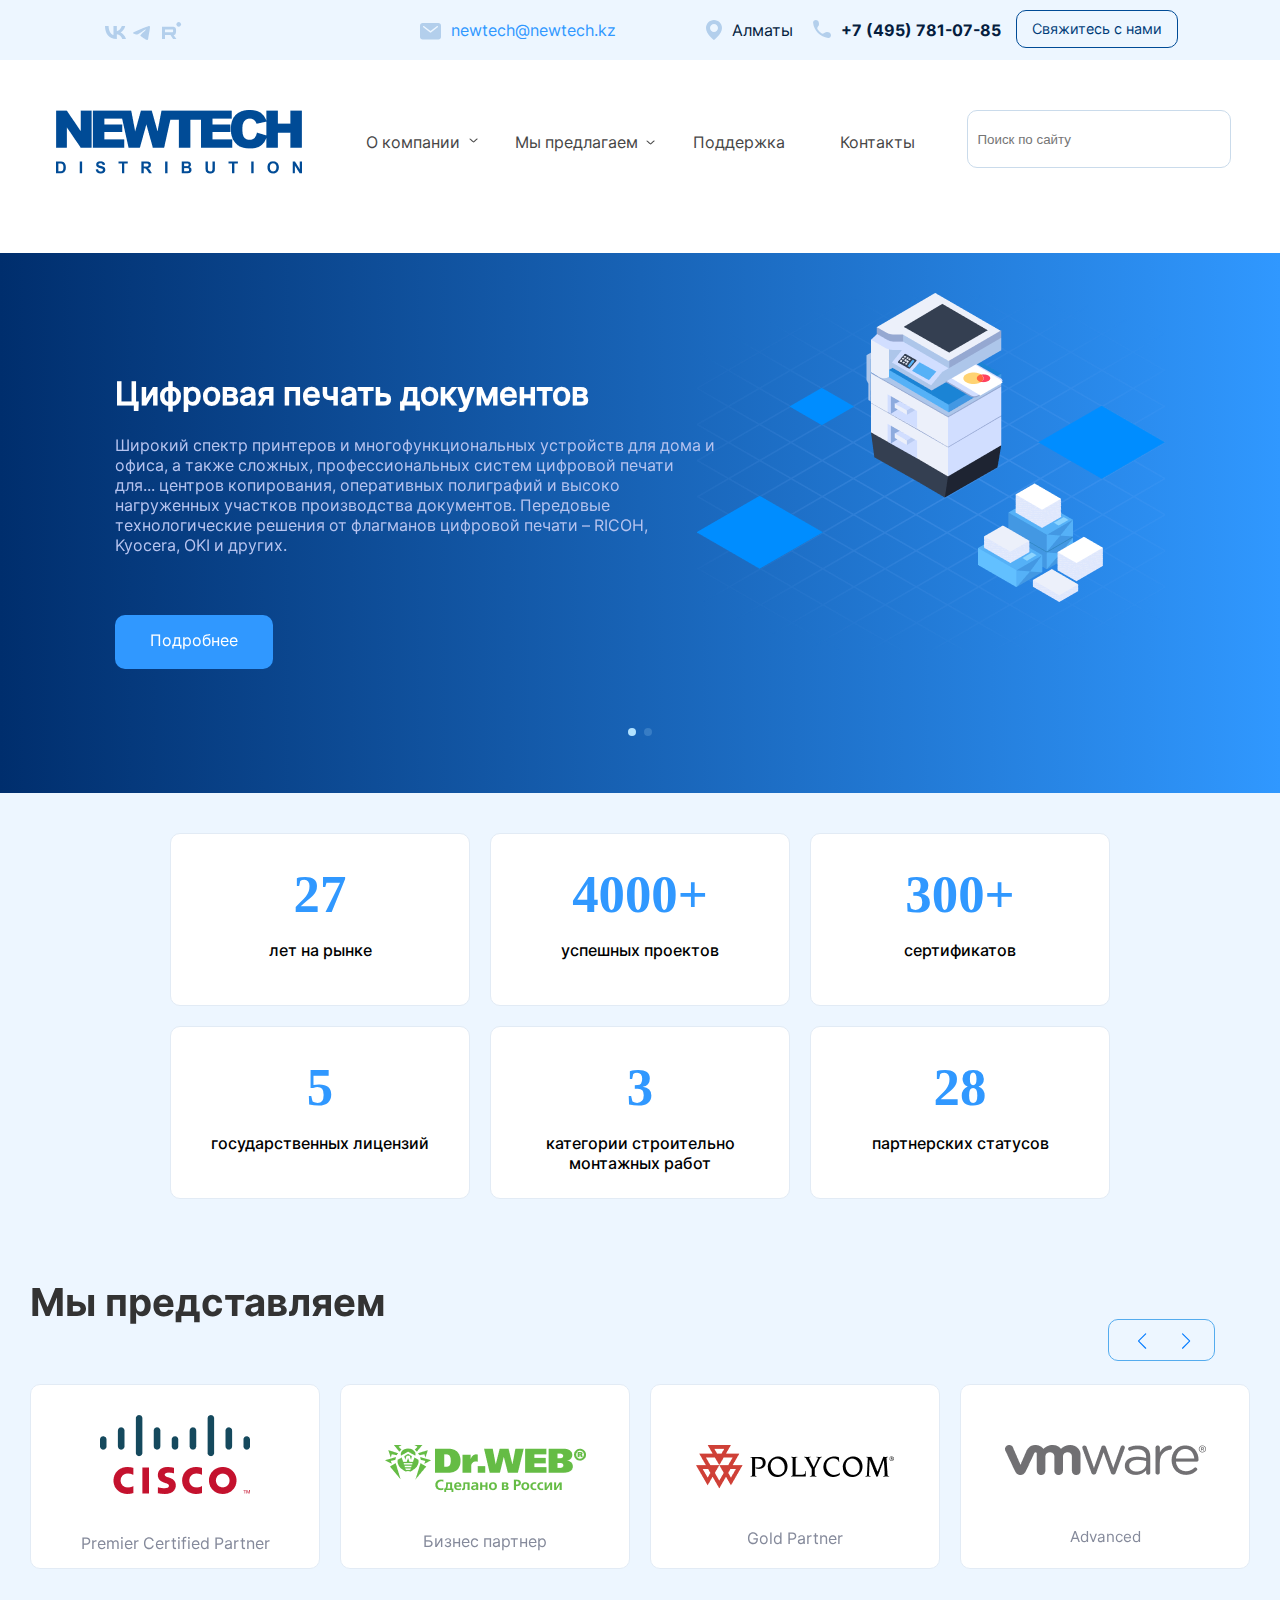
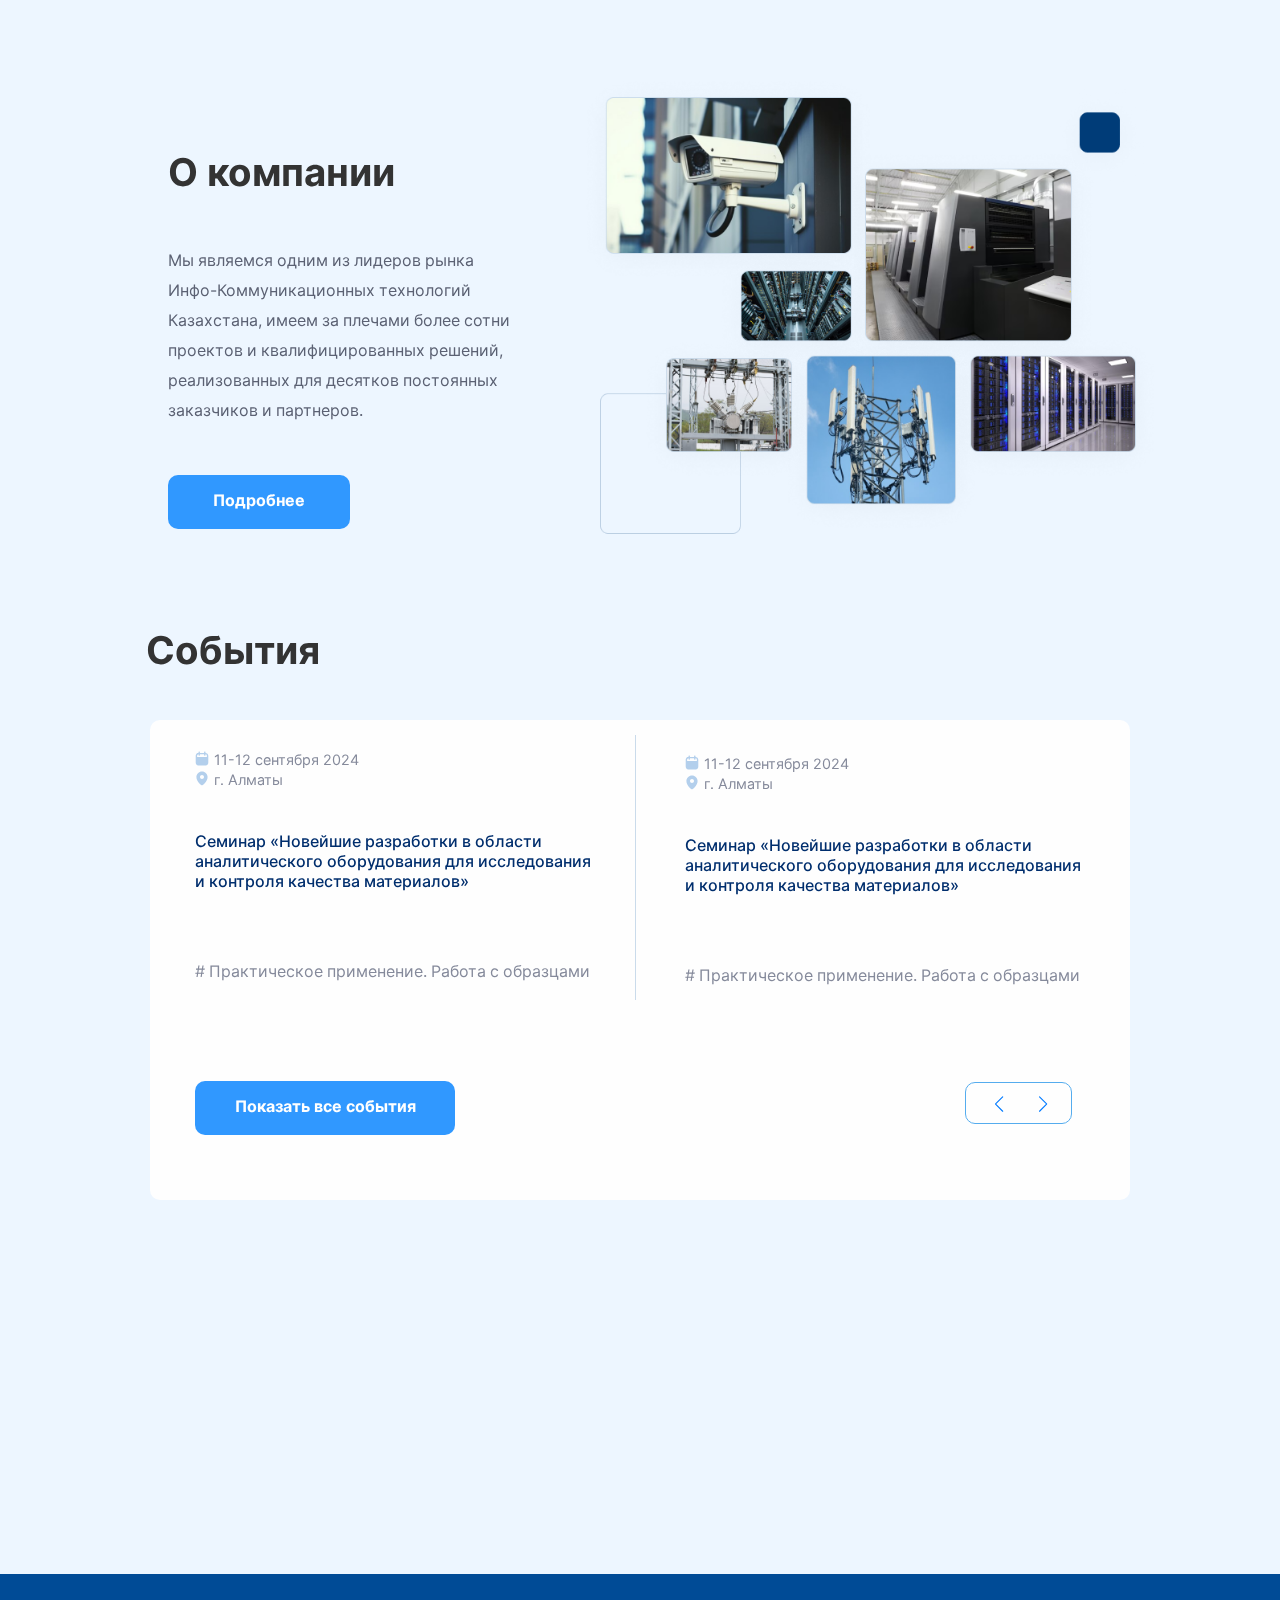
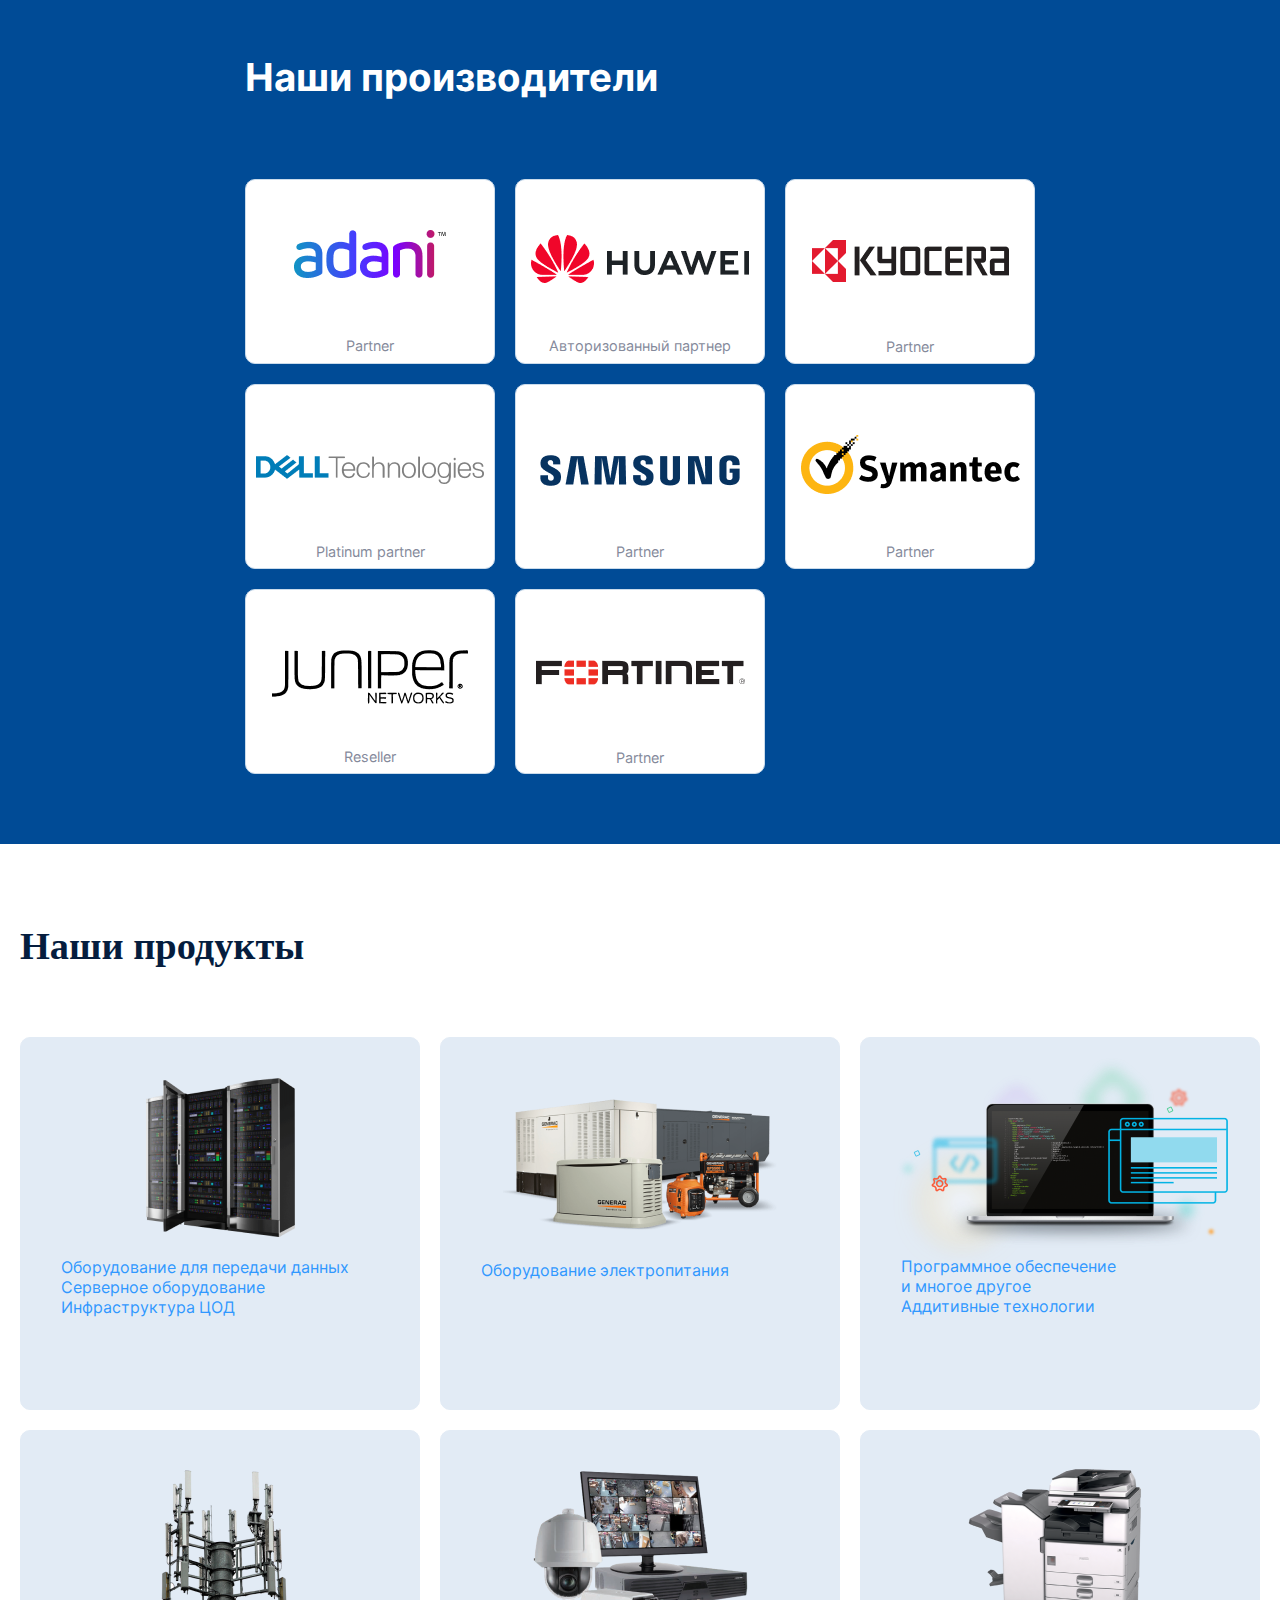
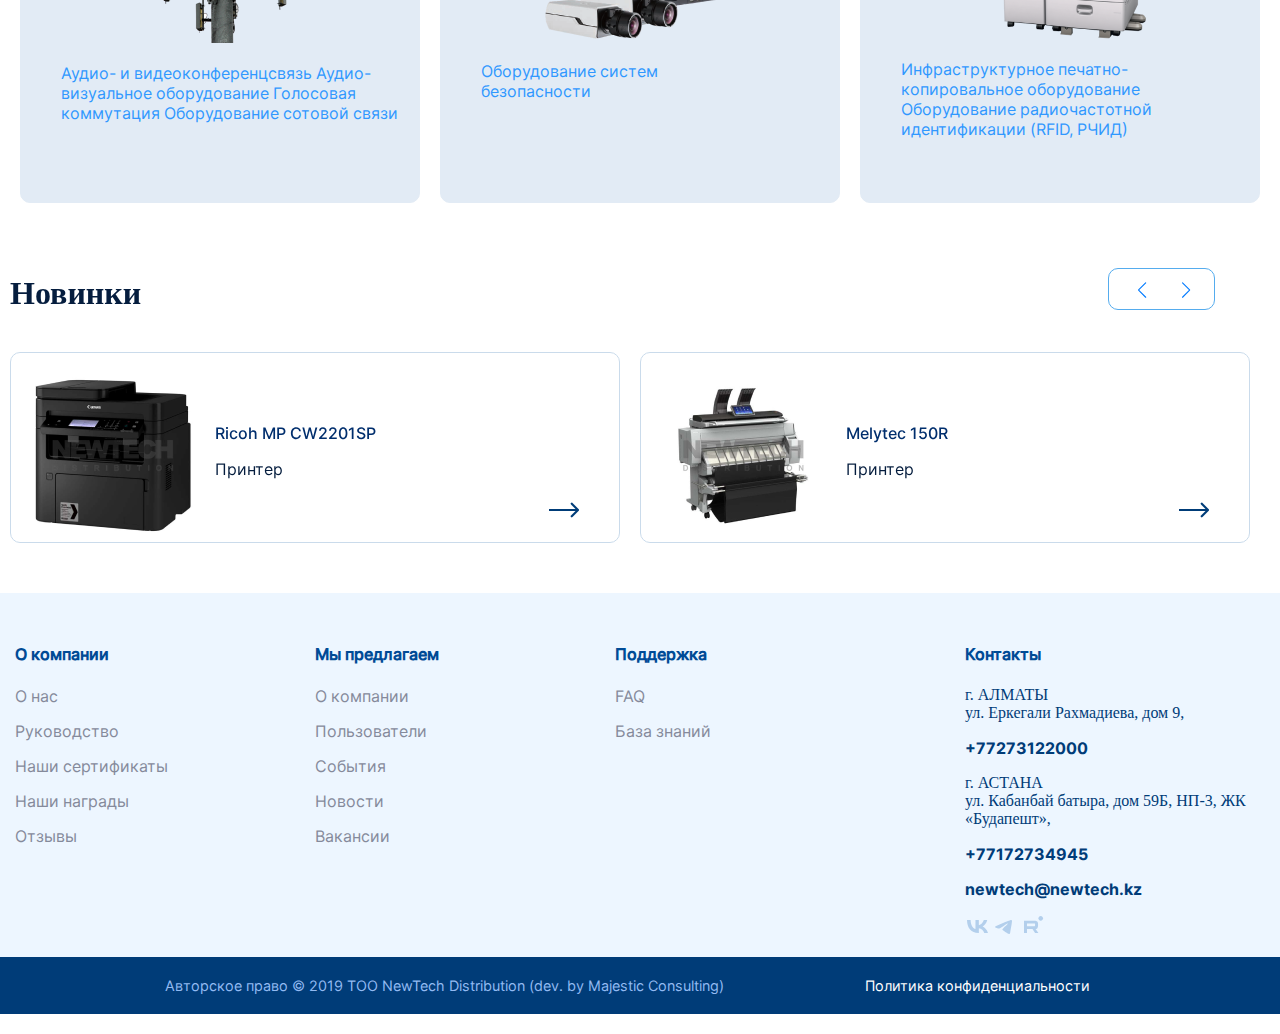
==== commit 97241dba: "init" ====
--- a/index.html
+++ b/index.html
@@ -683,7 +683,7 @@
             <div class="swiper-wrapper">
               
               <div class="swiper-slide">
-                <div id="new_items">
+                <div class="new_items">
                 <h3>Новинки</h3>
           <div class="cell">
            <ul>
@@ -718,7 +718,7 @@
               </div>
             </div>  
             <div class="swiper-slide">
-              <div id="new_items">
+              <div class="new_items">
               <h3>Новинки</h3>
         <div class="cell">
          <ul>
--- a/styles/style.css
+++ b/styles/style.css
@@ -509,7 +509,7 @@
 }
 
 .events h3 {
-  margin: 27px 0px 9px -49px;
+  margin: 27px 0px 9px -49px !important;
 }
 
 .events ul {
@@ -687,7 +687,7 @@
 
 #producnts h3 {
   color: #051D3E;
-  font-size: 200%;
+  font-size: 240%;
   grid-column-start: 1;
   margin-bottom: 80px;
   grid-column-end: 4;
@@ -2513,10 +2513,10 @@
 
   .we_present h3 {
     text-align: center;
-    font-size: 170%;
+    font-size: 170% !important;
     grid-column-start: 1;
     grid-column-end: 2;
-    margin: 80px 0 0;
+    margin: 80px 0 0 !important;
   }
 }
 
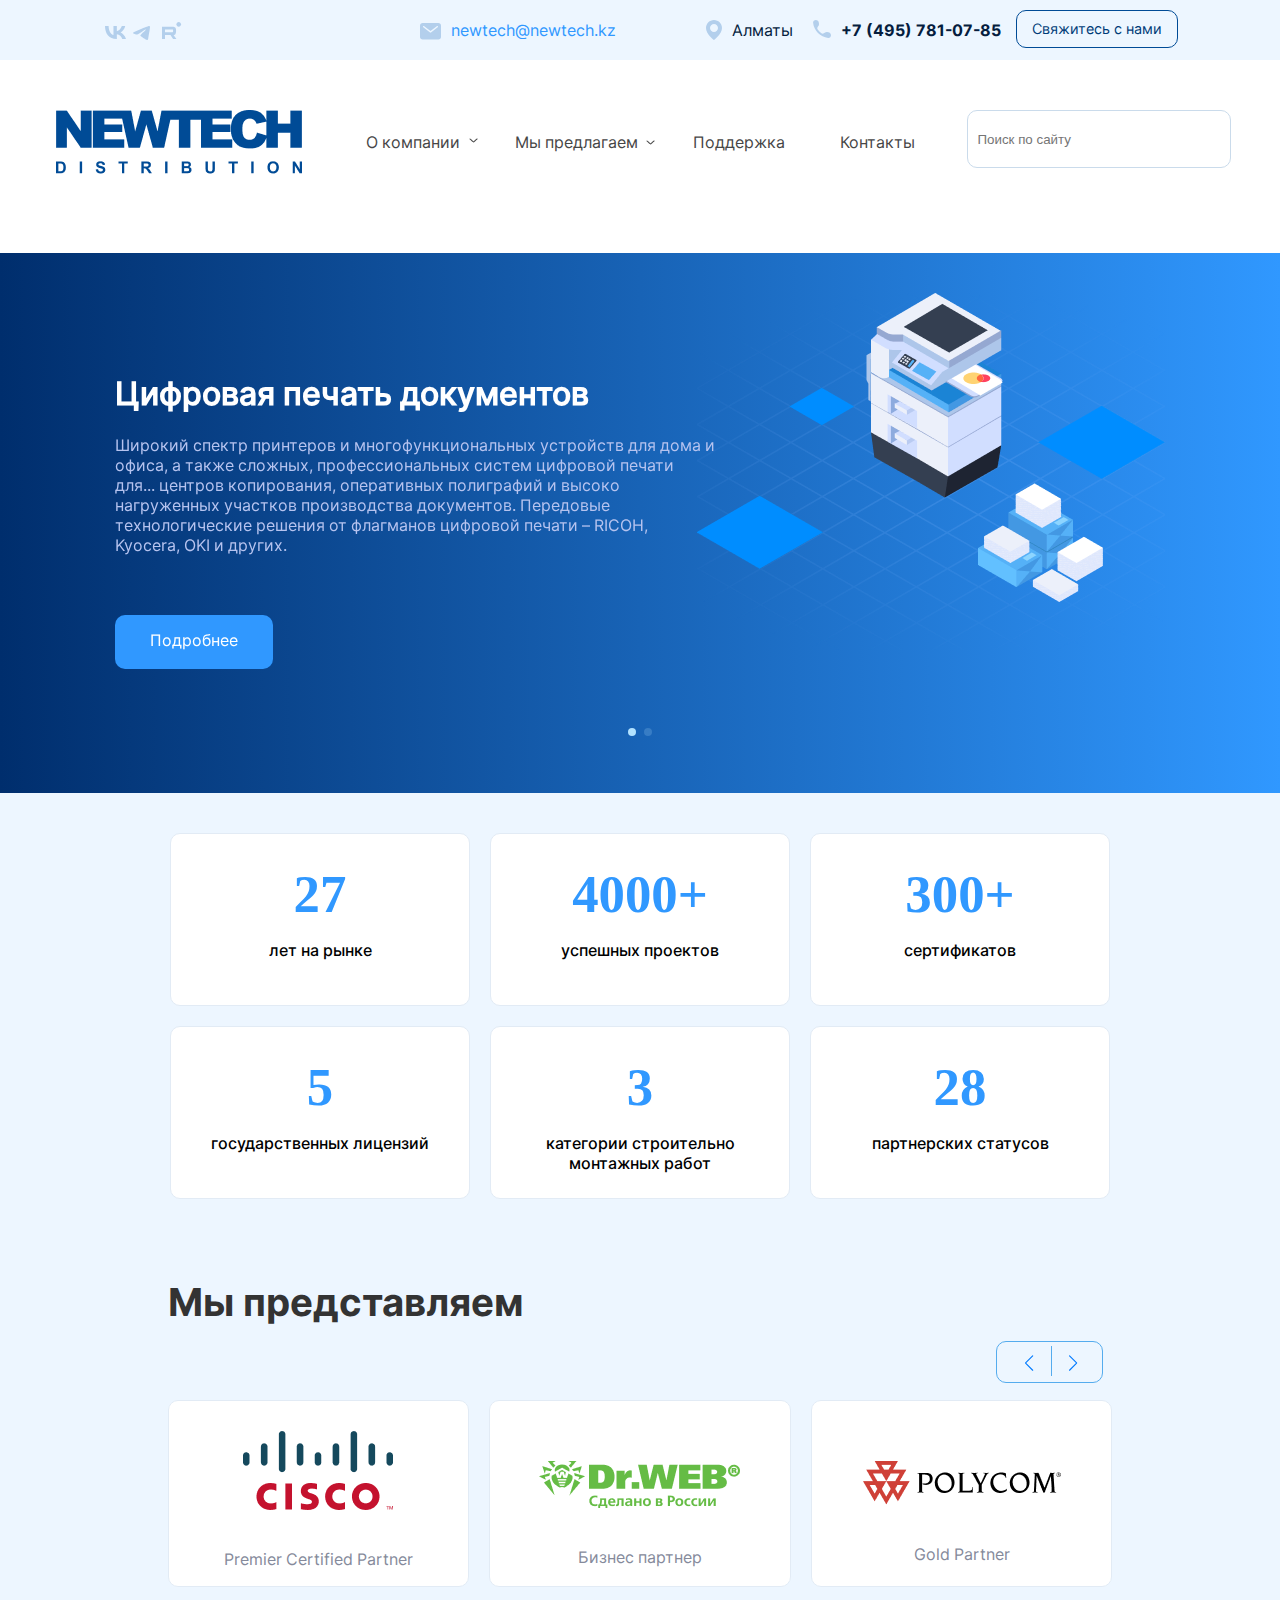
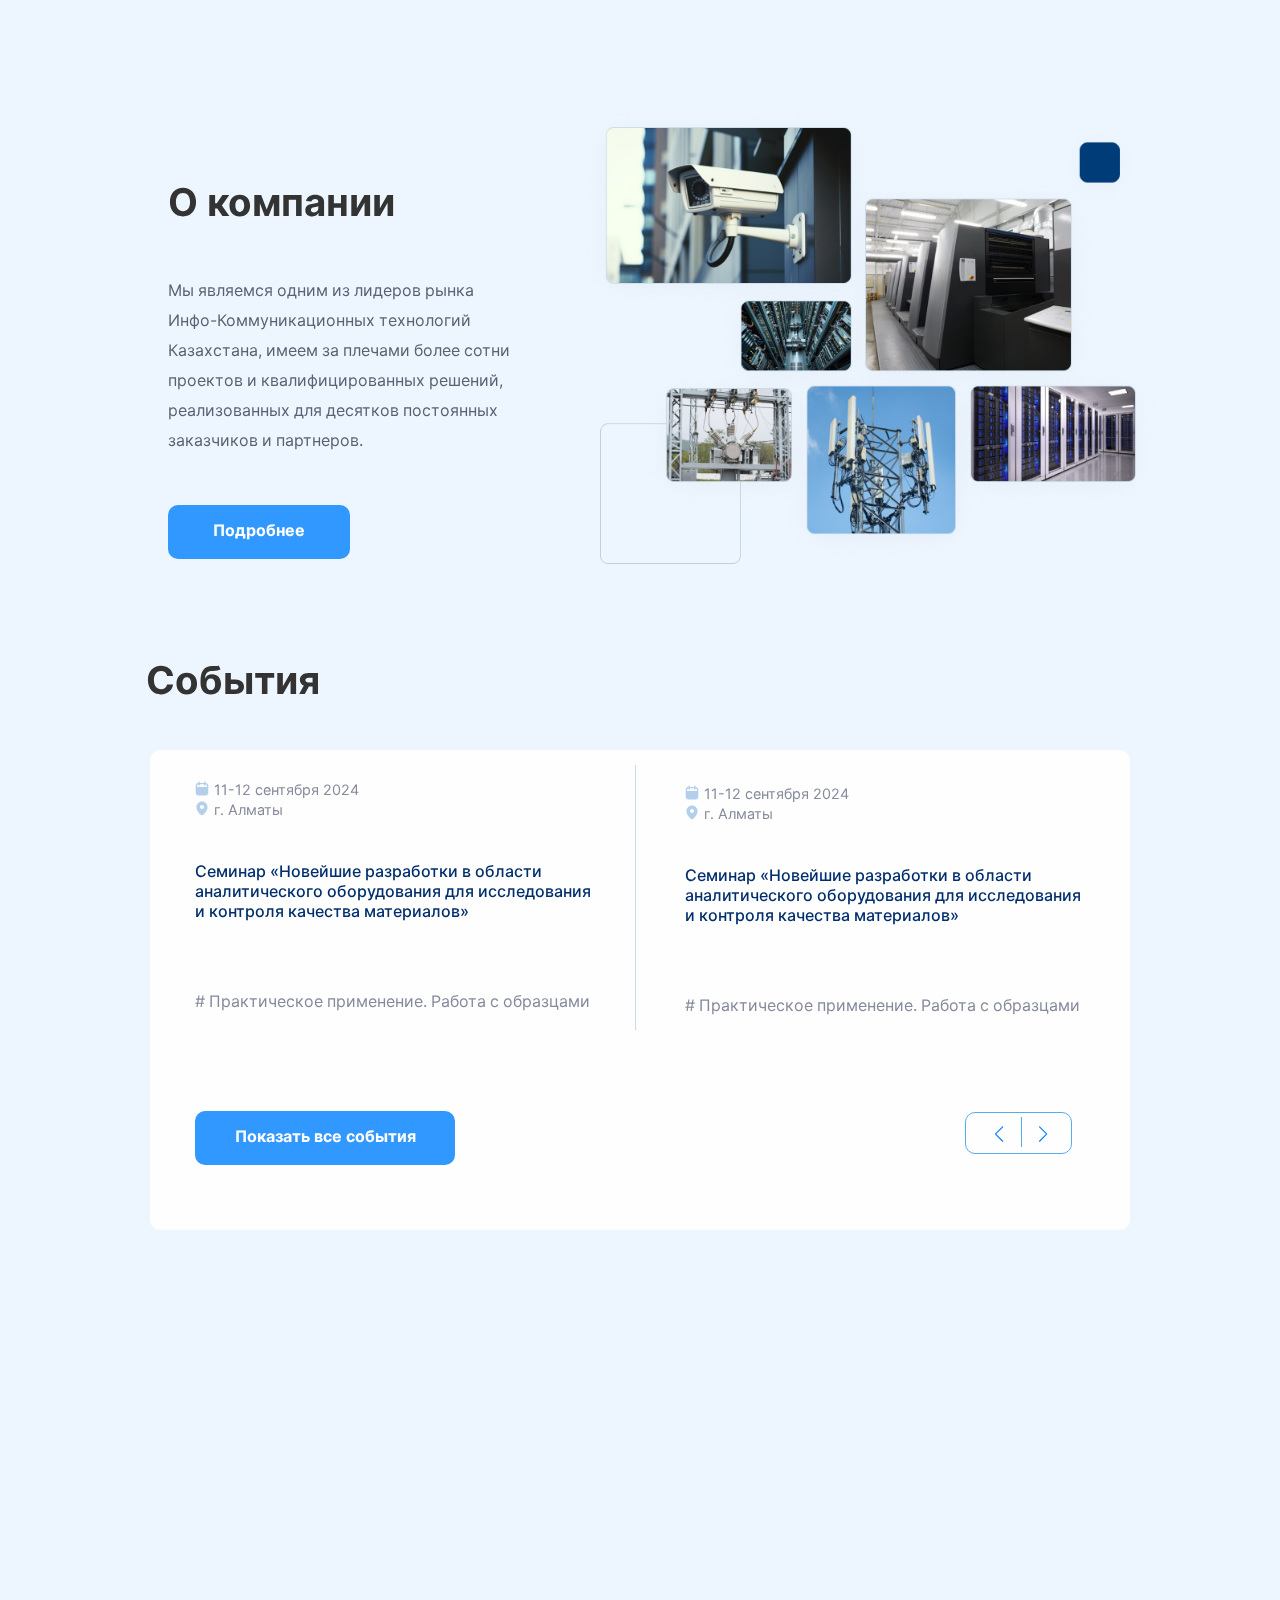
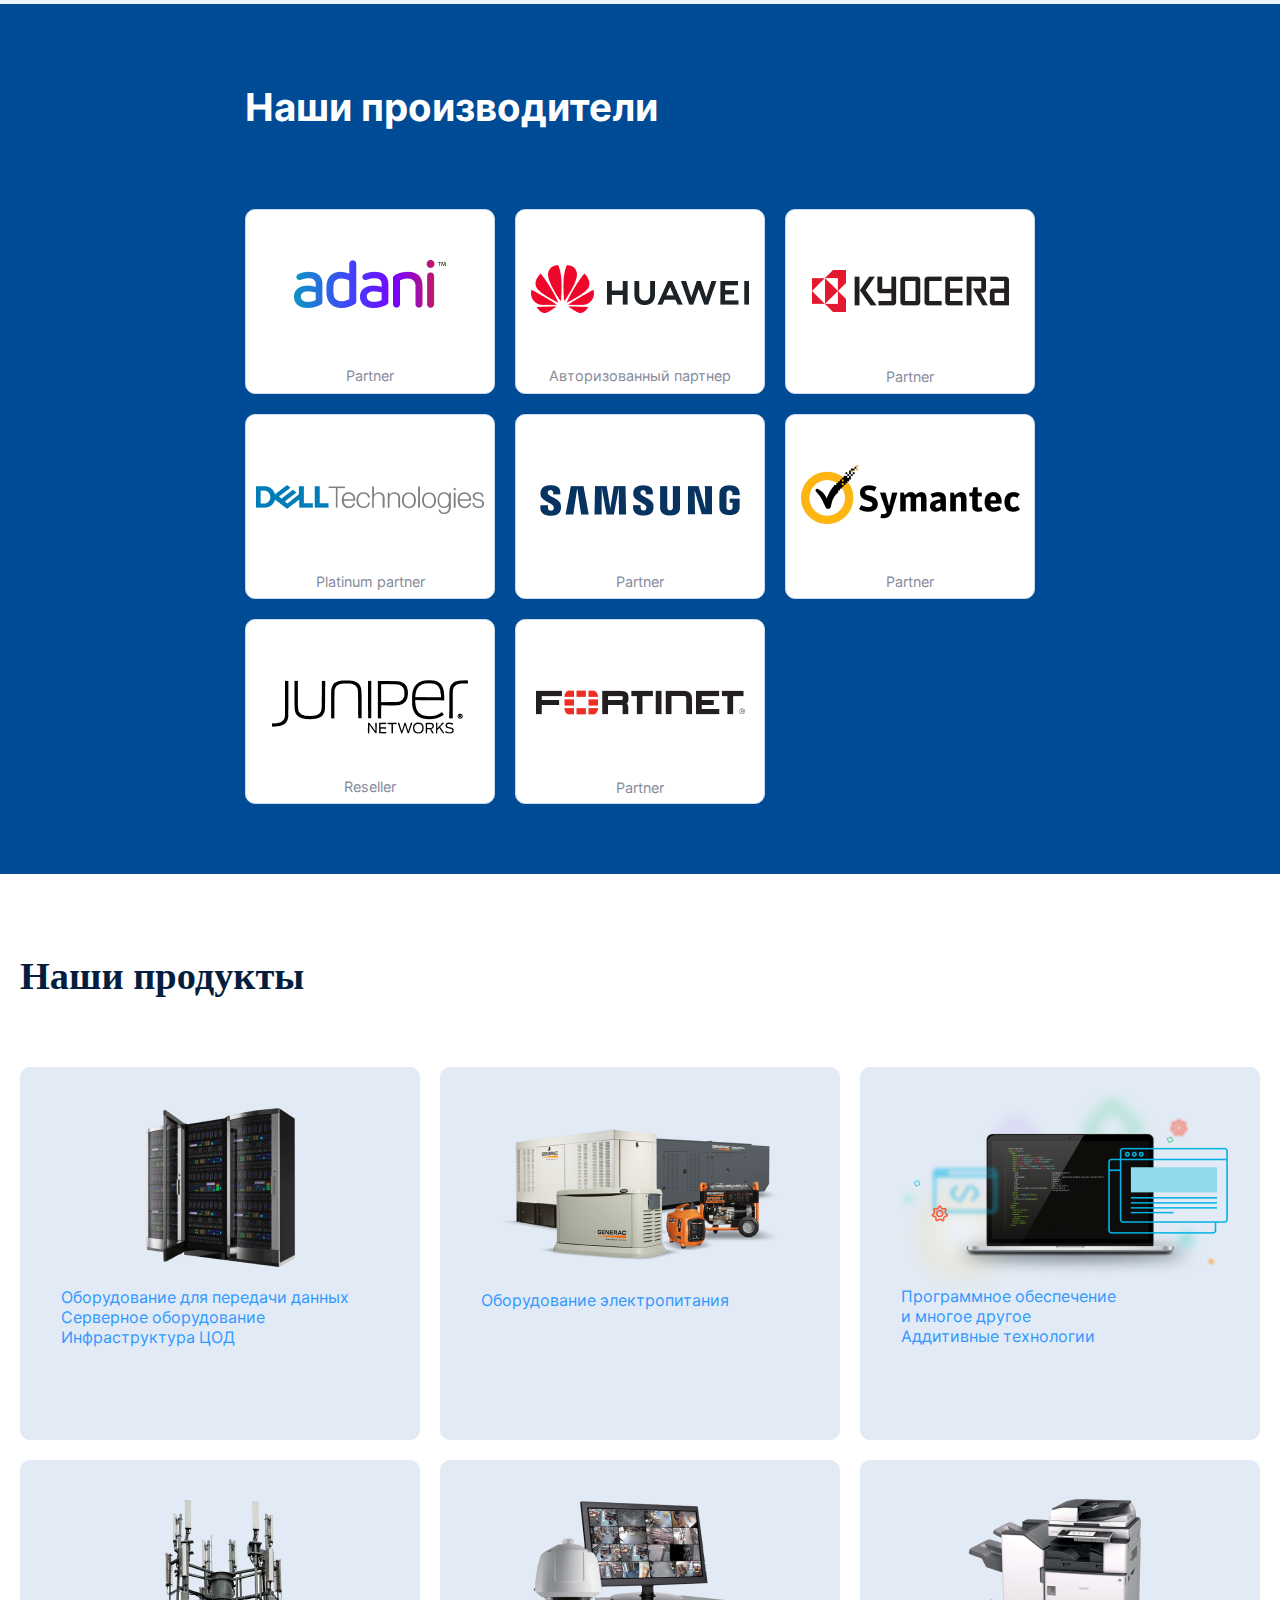
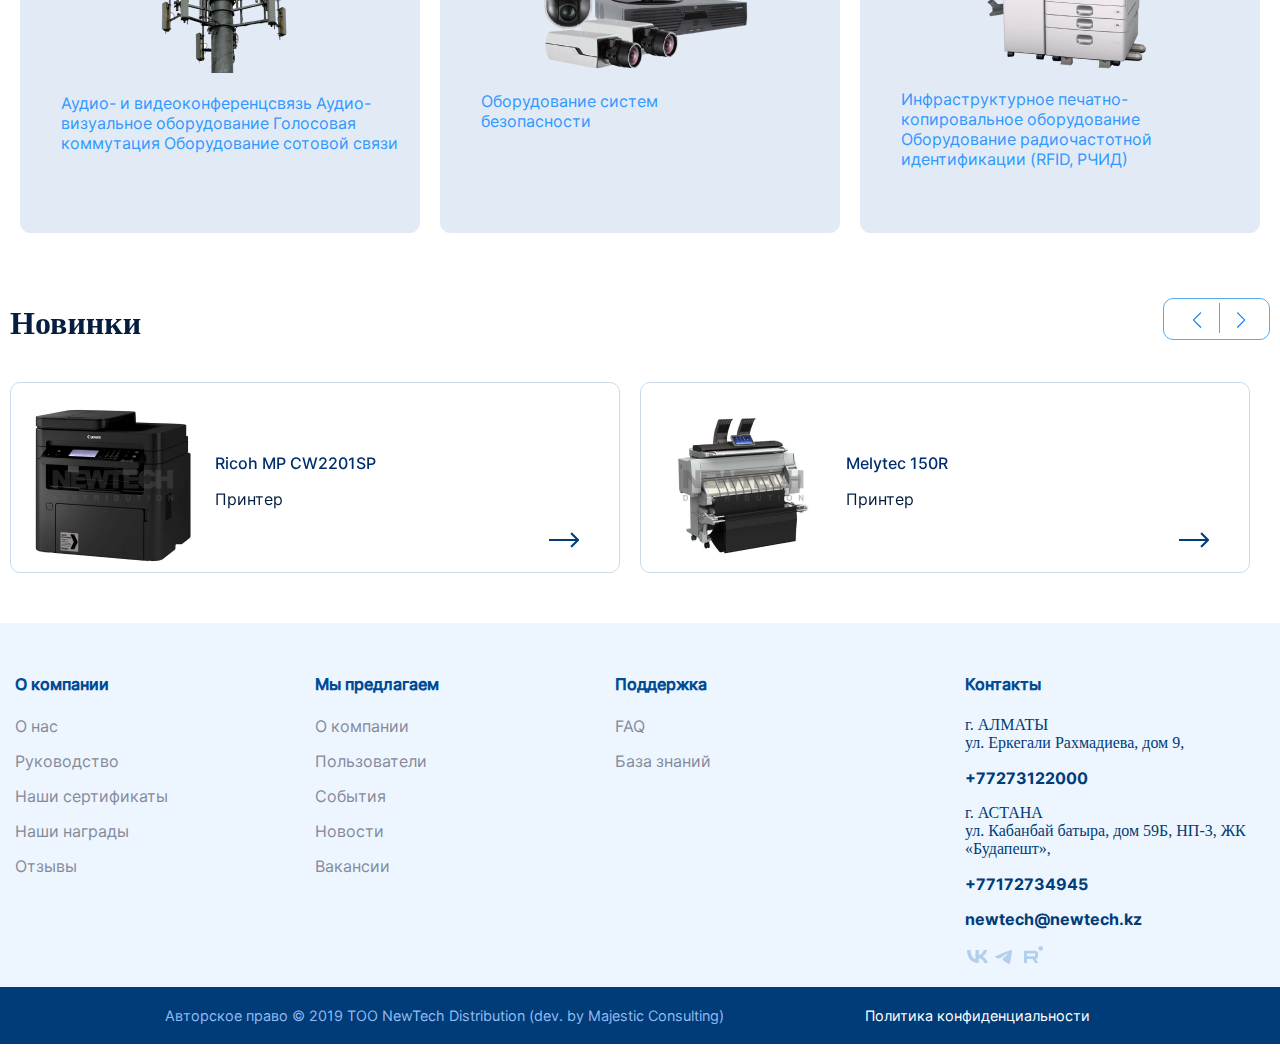
==== commit fc979dcf: "init" ====
--- a/index.html
+++ b/index.html
@@ -324,75 +324,61 @@
               <p>партнерских статусов</p>
             </div>
           </div>
-          <div class="swiper slider1">
-            <div class="position">
-              <div class="change_slider">
-                <div class="swiper-button-prev"></div>
-                <div class="border_arrow_slider"></div>
-                <div class="swiper-button-next"></div>
+          <div class="we_present">
+            <div class="swiper slider1">
+              <h3>Мы представляем</h3>
+              <div class="position">
+                <div class="change_slider">
+                  <div class="swiper-button-prev"></div>
+                  <div class="border_arrow_slider"></div>
+                  <div class="swiper-button-next"></div>
+                </div>  
               </div>  
-            </div>  
-            <div class="swiper-wrapper">
-              <!-- Slides -->
-              <div class="swiper-slide">
-                <div class="we_present">
-                  <h3>Мы представляем</h3>
+              <div class="swiper-wrapper">
+                <!-- Slides -->
+                <div class="swiper-slide">
                   <div class="cell first_child">
-                    <figure>
-                      <img src="./image/Cisco_logo1.png" alt="Cisko">
-                      <figcaption>Premier Certified Partner</figcaption>
-                    </figure>
+                        <figure>
+                          <img src="./image/Cisco_logo1.png" alt="Cisko">
+                          <figcaption>Premier Certified Partner</figcaption>
+                        </figure>
+                      </div>
+                </div>
+                  <div class="swiper-slide">
+                    <div class="cell">
+                      <figure>
+                        <img src="./image/dr_web.png" alt="drWeb">
+                        <figcaption>Бизнес партнер</figcaption>
+                      </figure>  
+                    </div>
                   </div>
-                  <div class="cell">
-                    <figure>
-                      <img src="./image/dr_web.png" alt="drWeb">
-                      <figcaption>Бизнес партнер</figcaption>
-                    </figure>  
+                  <div class="swiper-slide">
+                    <div class="cell">
+                      <figure>
+                        <img src="./image/polycom.png" alt="polycom">
+                        <figcaption>Gold Partner</figcaption>
+                      </figure>  
                     </div>
-                  <div class="cell">
-                    <figure>
-                      <img src="./image/polycom.png" alt="polycom">
-                      <figcaption>Gold Partner</figcaption>
-                    </figure>  
+                  </div>
+                  <div class="swiper-slide">
+                    <div class="cell last">
+                      <figure>
+                        <img src="./image/vmware-1.png" alt="vmware">
+                        <figcaption>Advanced</figcaption>
+                      </figure>  
                     </div>
-                  <div class="cell last">
-                    <figure>
-                      <img src="./image/vmware-1.png" alt="vmware">
-                      <figcaption>Advanced</figcaption>
-                    </figure>  
+                  </div>
+                  <div class="swiper-slide">
+                    <div class="cell last">
+                      <figure>
+                        <img src="./image/dr_web.png" alt="vmware">
+                        <figcaption>Advanced</figcaption>
+                      </figure>  
                     </div>
-                </div>
-              </div>
-              <div class="swiper-slide">
-                <div class="we_present">
-                  <h3>Мы представляем</h3>
-                  <div class="cell first_child">
-                    <figure>
-                      <img src="./image/Cisco_logo1.png" alt="Cisko">
-                      <figcaption>Premier Certified Partner</figcaption>
-                    </figure>
                   </div>
-                  <div class="cell">
-                    <figure>
-                      <img src="./image/dr_web.png" alt="drWeb">
-                      <figcaption>Бизнес партнер</figcaption>
-                    </figure>  
-                    </div>
-                  <div class="cell">
-                    <figure>
-                      <img src="./image/polycom.png" alt="polycom">
-                      <figcaption>Gold Partner</figcaption>
-                    </figure>  
-                    </div>
-                  <div class="cell last">
-                    <figure>
-                      <img src="./image/vmware-1.png" alt="vmware">
-                      <figcaption>Advanced</figcaption>
-                    </figure>  
-                    </div>
-                </div>
-              </div>
-            </div>
+                  
+                </div> 
+              </div>
           </div>
           <div id="bg_main">
             <div id="company">
--- a/styles/style.css
+++ b/styles/style.css
@@ -387,20 +387,20 @@
   font-family: inter_bold;
   font-size: 240%;
   color: #333333;
-  margin: 80px 0 0;
-}
-
-.we_present {
-  display: grid;
-  grid-template-columns: 290px 290px 290px 290px;
-  grid-auto-rows: 185px;
-  justify-content: center;
-  grid-gap: 0px 20px;
+  margin: 80px 0 75px;
+}
+
+
+.slider1 {
+  width: 1230px;
+  height: 400px;
 }
 
 .we_present figure {
   margin: 0;
 }
+
+
 
 .we_present h3 {
   margin: 80px 0 0;
@@ -412,6 +412,8 @@
   background-color: #fff;
   border: 1px solid #e2ebf5;
   border-radius: 10px;
+  width: 300px;
+  height: 185px;
   text-align: center;
 }
 
@@ -428,6 +430,7 @@
   font-size: 90%;
   font-size: 95%;
 }
+
 
 .we_present figcaption {
   color: #858a9b;
@@ -2228,13 +2231,13 @@
 .change_slider {
   margin-top: 100px;
   position: absolute;
-  margin-left: -172px;
+  margin-left: -108px;
   border: 1px solid #55ACEE;
   border-radius: 10px;
   width: 100px;
   height: 40px;
   padding: 0px 0px 0px 5px;
-  margin-top: 120px;
+  margin-top: -59px;
 }
 
 
@@ -2471,6 +2474,13 @@
   #highligts {
     grid-template-columns: 300px 300px 300px;
   }
+  .slider1 {
+    width: 945px;
+  }
+
+  .change_slider {
+    margin-left: -117px;
+  }
 }
 
 @media screen and (max-width: 980px) {
@@ -2479,44 +2489,34 @@
     padding-top: 40px;
     margin-top: -180px;
   }
+  .slider1 {
+    width: 610px;
+  }
+  .change_slider {
+    margin-left: -109px;
+  }
+
 }
 
 @media screen and (max-width: 650px) {
   #highligts {
     grid-template-columns: 300px;
   }
-}
-
-@media screen and (max-width: 1260px) {
-  .we_present {
-    grid-template-columns: 260px 260px 260px 260px;
-  }
-}
-
-@media screen and (max-width: 1130px) {
-  .we_present {
-    grid-template-columns: 260px 260px;
-    grid-gap: 20px;
-  }
-
+  .slider1 {
+    width: 304px;
+  }
   .we_present h3 {
-    grid-column-start: 1;
-    grid-column-end: 3;
+    font-size: 200% !important;
   }
 }
 
 @media screen and (max-width: 580px) {
-  .we_present {
-    grid-template-columns: 260px;
-    grid-gap: 20px;
-  }
+ 
 
   .we_present h3 {
     text-align: center;
     font-size: 170% !important;
-    grid-column-start: 1;
-    grid-column-end: 2;
-    margin: 80px 0 0 !important;
+    margin: 80px 0 75px !important;
   }
 }
 
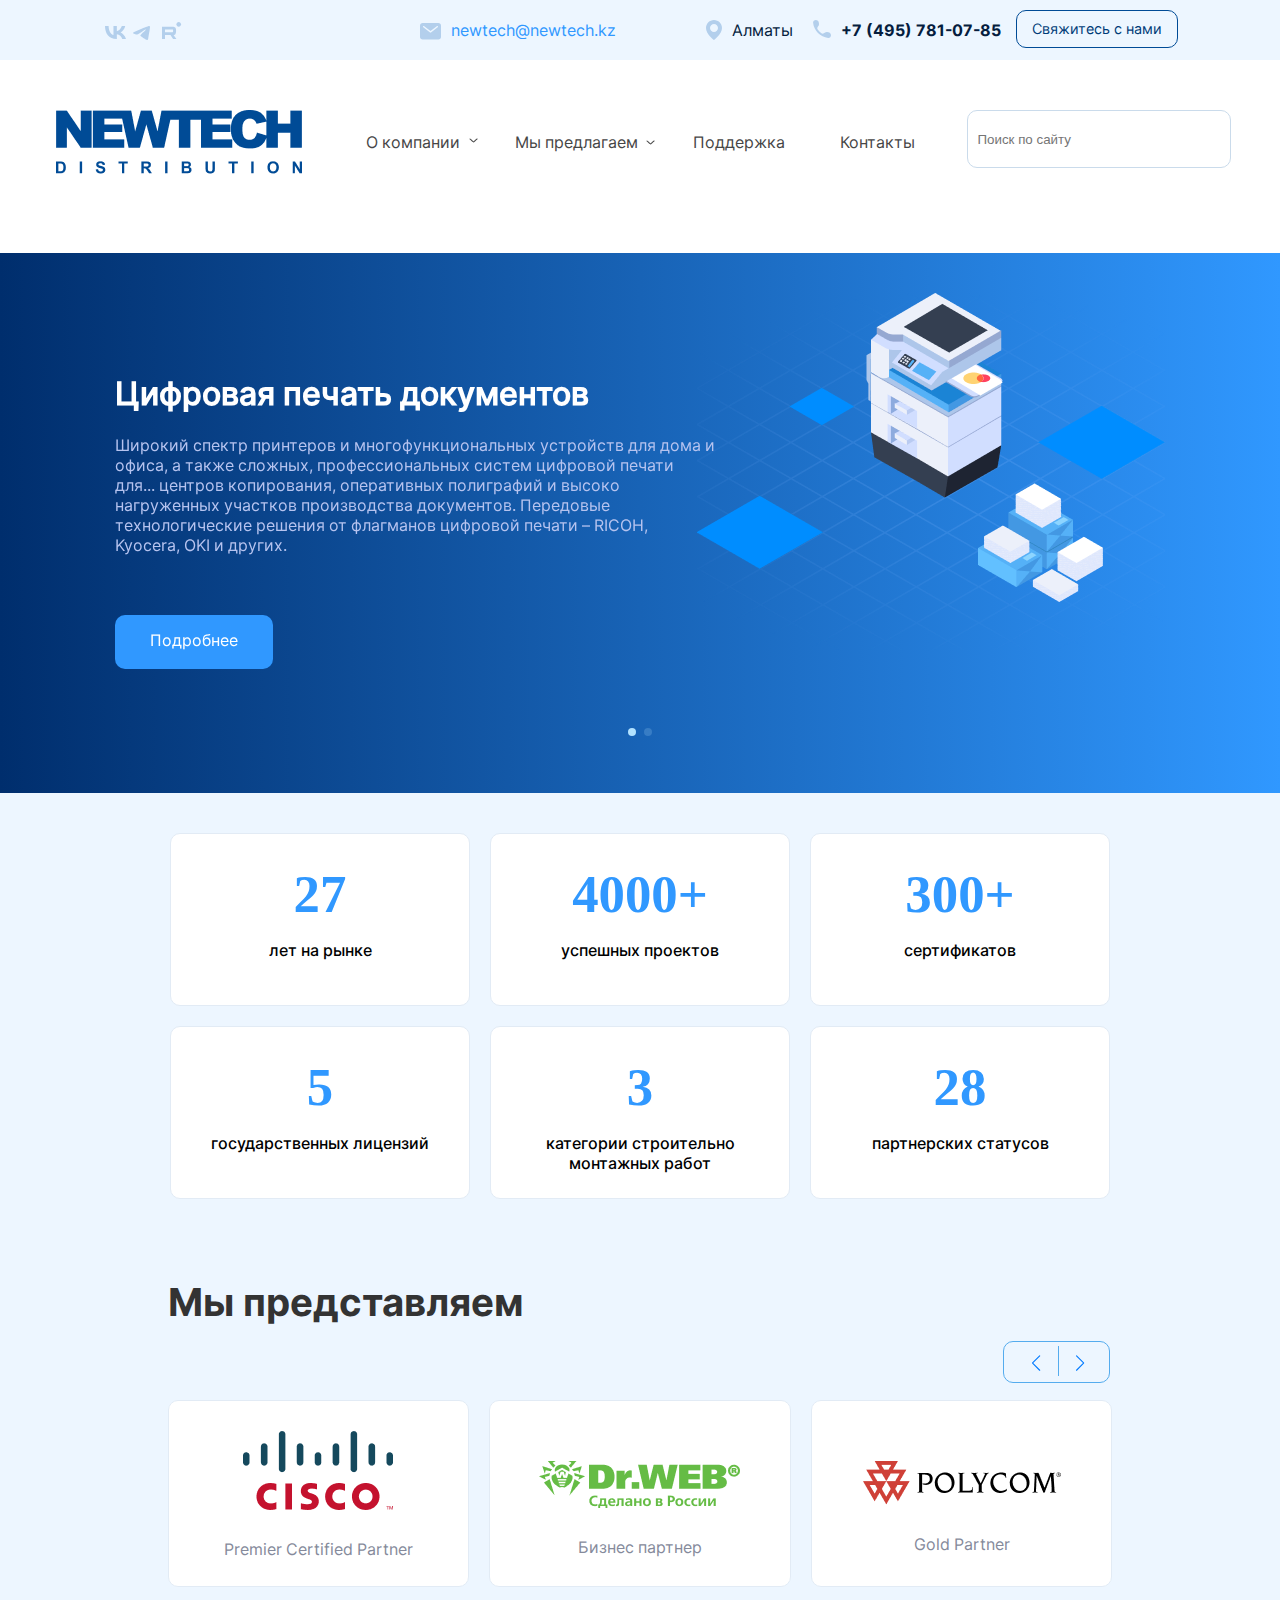
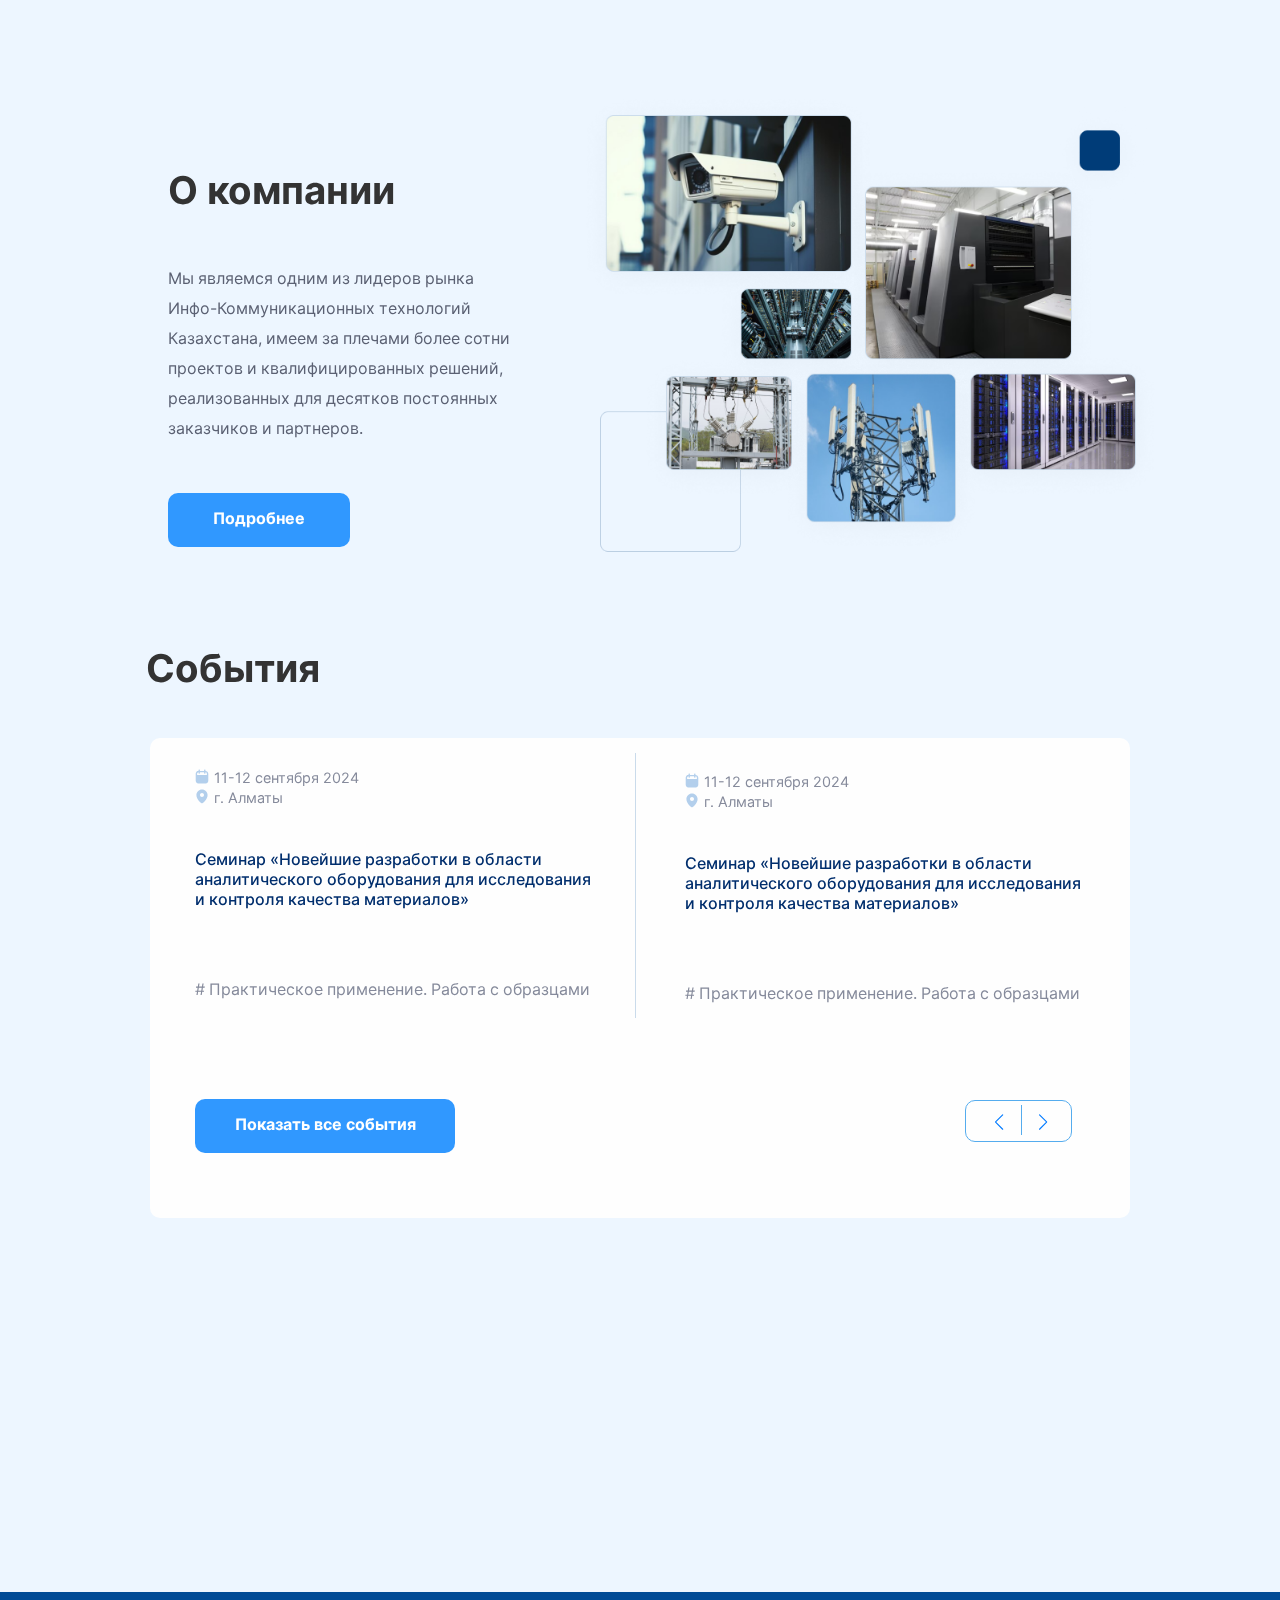
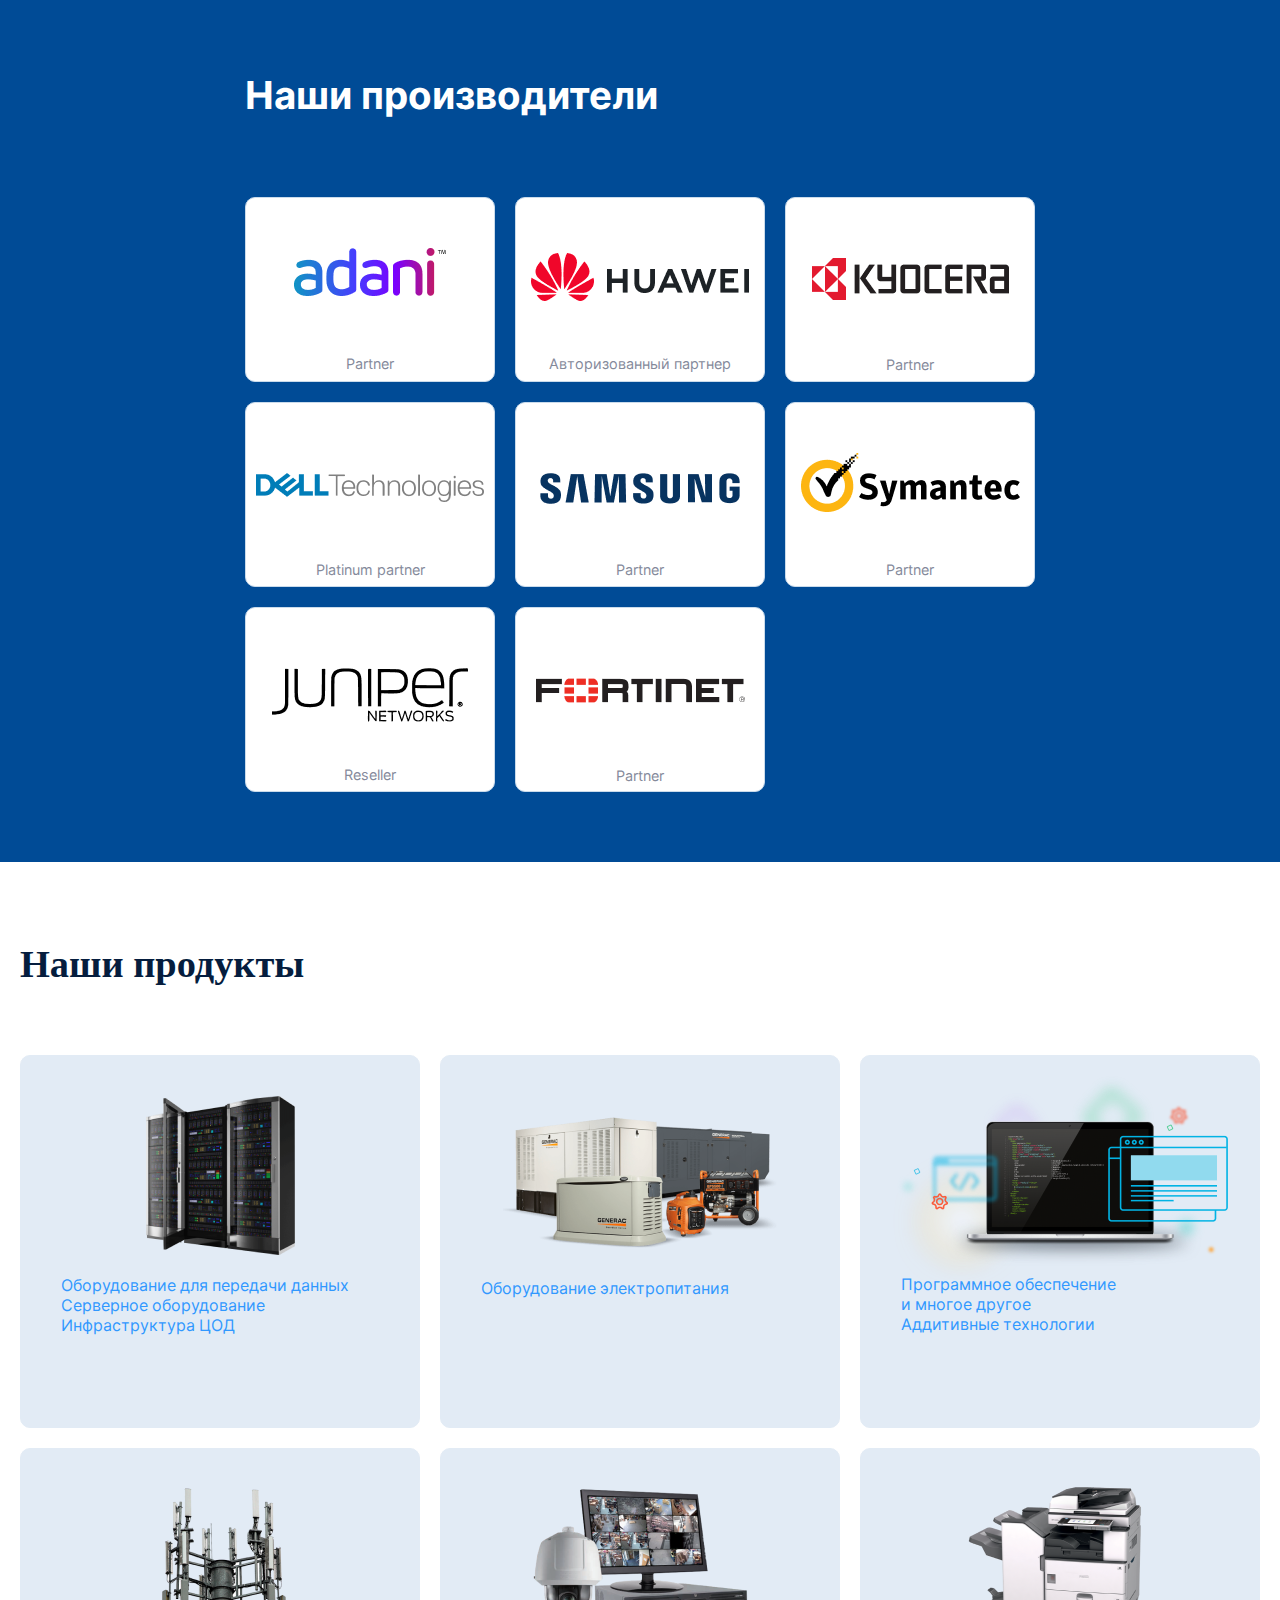
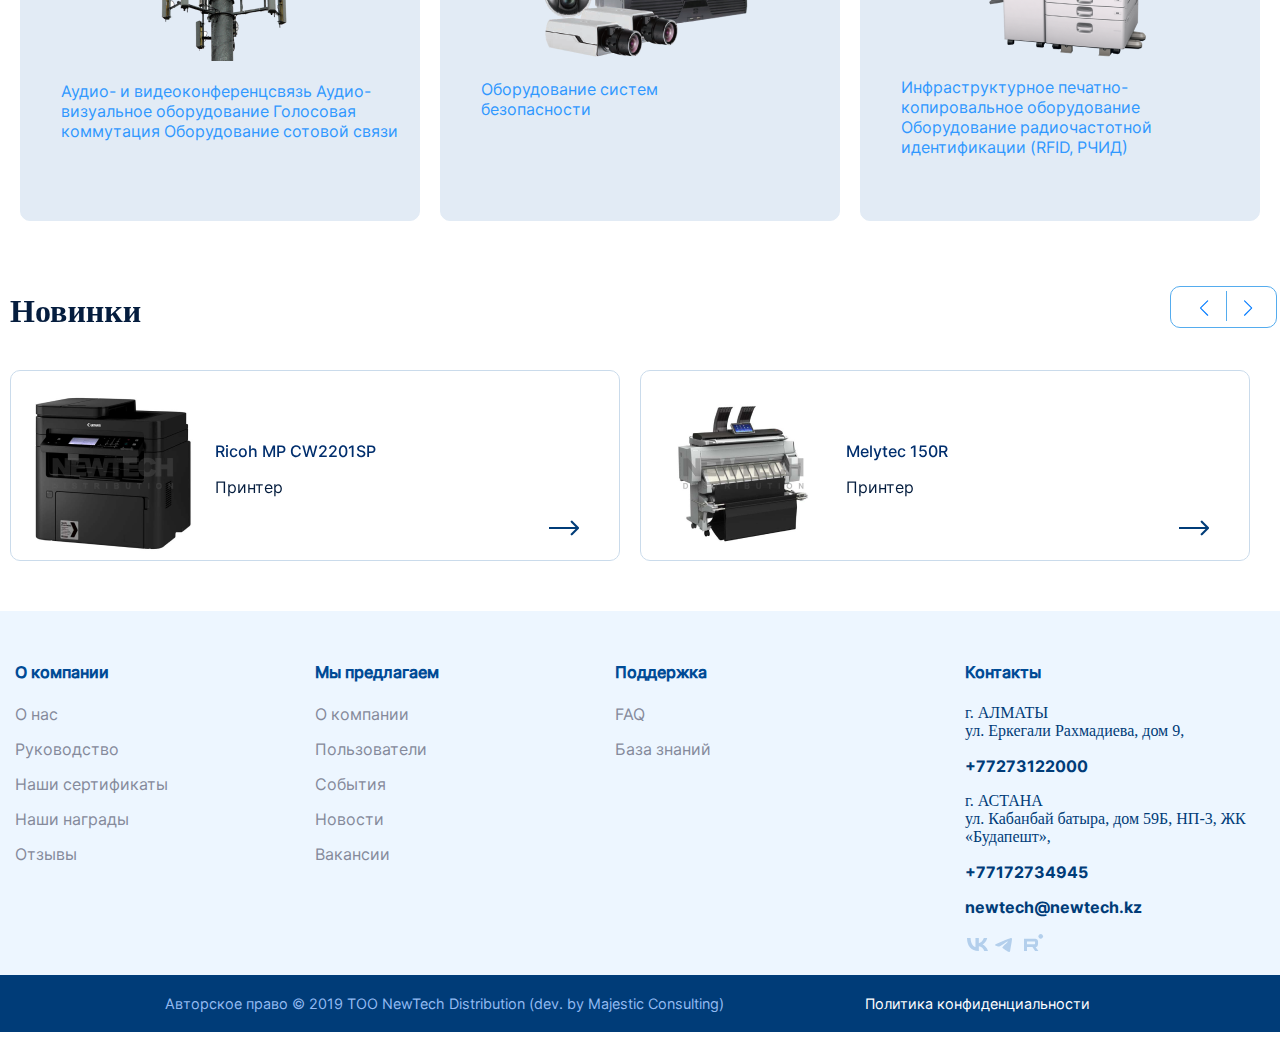
==== commit 68464557: "init" ====
--- a/index.html
+++ b/index.html
@@ -368,15 +368,6 @@
                       </figure>  
                     </div>
                   </div>
-                  <div class="swiper-slide">
-                    <div class="cell last">
-                      <figure>
-                        <img src="./image/dr_web.png" alt="vmware">
-                        <figcaption>Advanced</figcaption>
-                      </figure>  
-                    </div>
-                  </div>
-                  
                 </div> 
               </div>
           </div>
--- a/styles/style.css
+++ b/styles/style.css
@@ -390,12 +390,6 @@
   margin: 80px 0 75px;
 }
 
-
-.slider1 {
-  width: 1230px;
-  height: 400px;
-}
-
 .we_present figure {
   margin: 0;
 }
@@ -426,7 +420,7 @@
 }
 
 .we_present .last figcaption {
-  margin-top: 48px;
+  margin-top: 40px;
   font-size: 90%;
   font-size: 95%;
 }
@@ -434,7 +428,7 @@
 
 .we_present figcaption {
   color: #858a9b;
-  margin-top: 35px;
+  margin-top: 25px;
   font-family: inter_regular;
 }
 
@@ -1124,6 +1118,10 @@
   line-height: 30px;
 }
 
+.slider1 {
+  width: 1234px;
+}
+
 #expertise {
   display: grid;
   grid-template-columns: 408px 408px;
@@ -1374,7 +1372,8 @@
   display: grid;
   grid-template-columns: 283px 936px;
   grid-gap: 0px 20px;
-  margin-top: 100px;
+  margin-top: -40px;
+  margin-left: 70px;
   justify-content: center;
 }
 
@@ -2474,12 +2473,15 @@
   #highligts {
     grid-template-columns: 300px 300px 300px;
   }
-  .slider1 {
+  .slider_present1 {
     width: 945px;
-  }
-
+  } 
   .change_slider {
-    margin-left: -117px;
+    margin-left: -110px;
+  }
+
+  .we_present .position {
+    float: right;
   }
 }
 
@@ -2489,11 +2491,11 @@
     padding-top: 40px;
     margin-top: -180px;
   }
-  .slider1 {
-    width: 610px;
-  }
   .change_slider {
     margin-left: -109px;
+  }
+  .slider_present2 {
+    width: 620px;
   }
 
 }
@@ -2502,11 +2504,12 @@
   #highligts {
     grid-template-columns: 300px;
   }
-  .slider1 {
-    width: 304px;
-  }
+ 
   .we_present h3 {
     font-size: 200% !important;
+  }
+  .slider_present3 {
+    width: 304px;
   }
 }
 
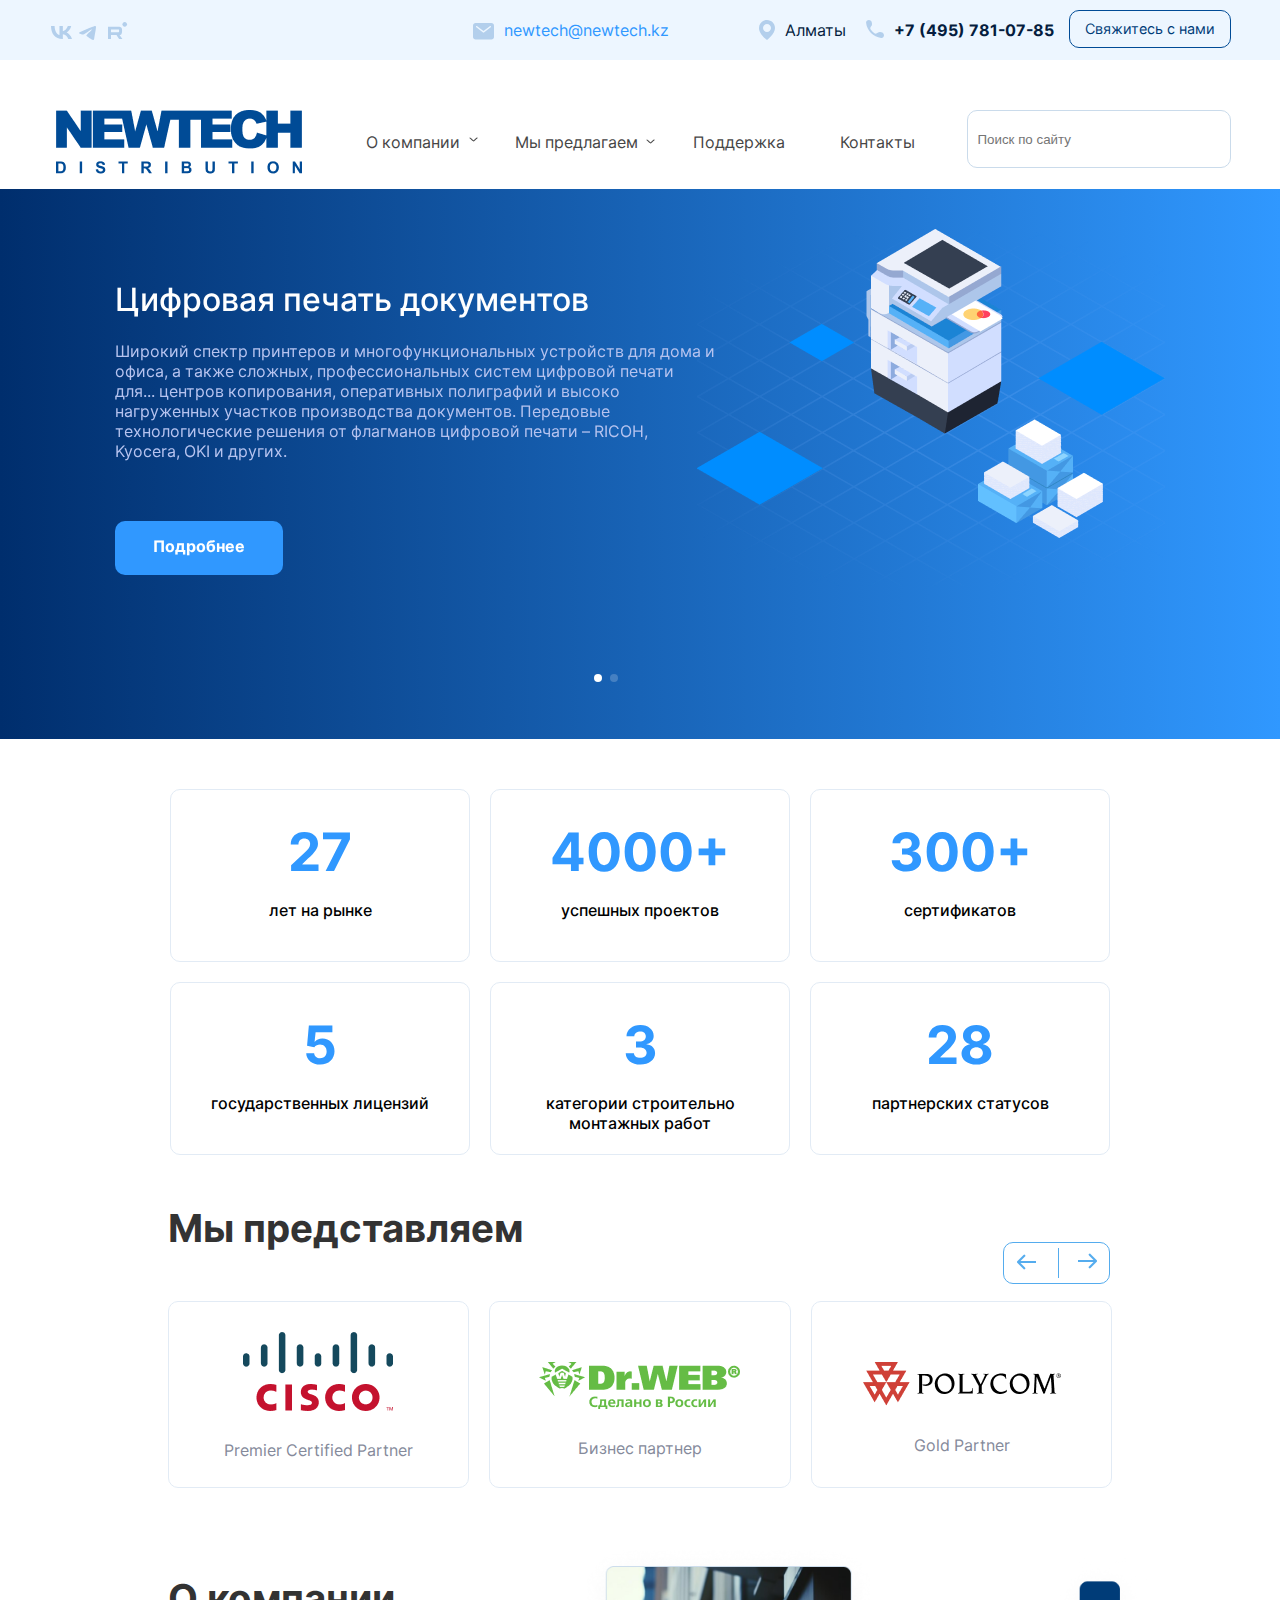
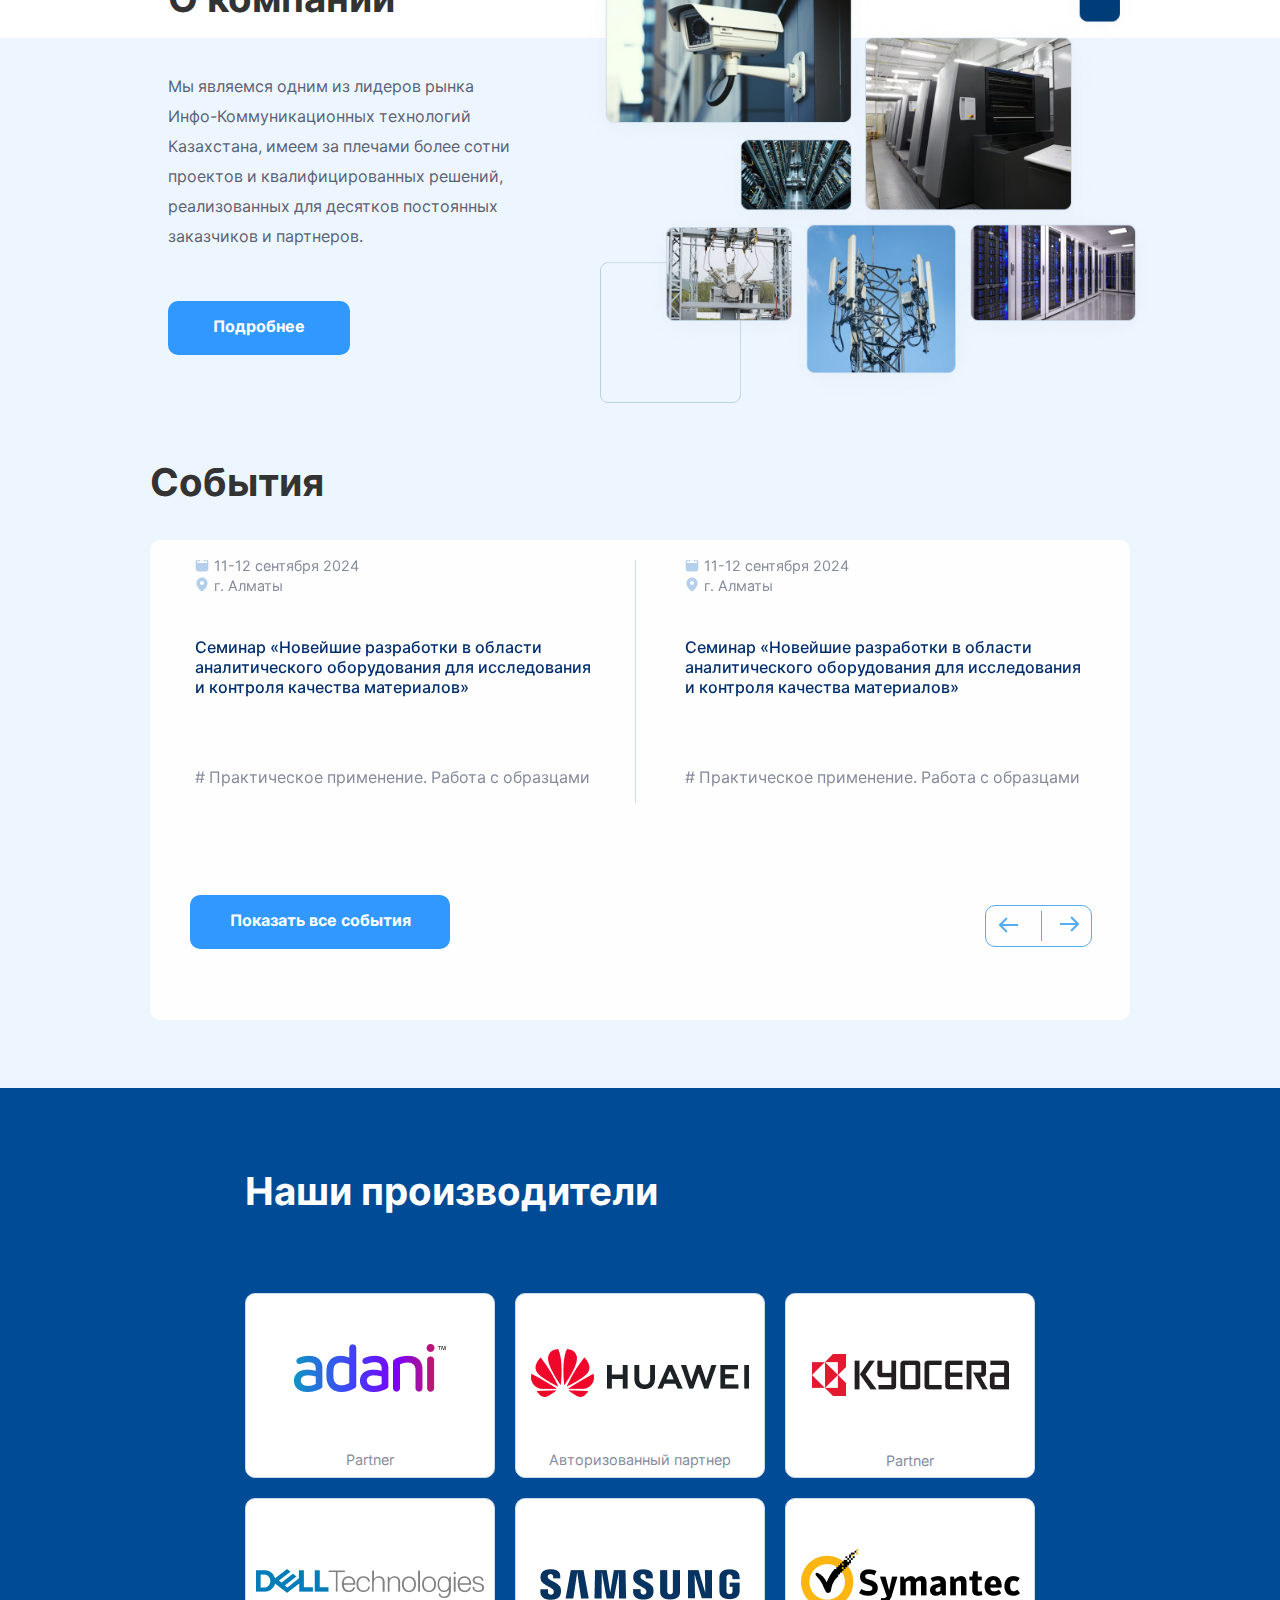
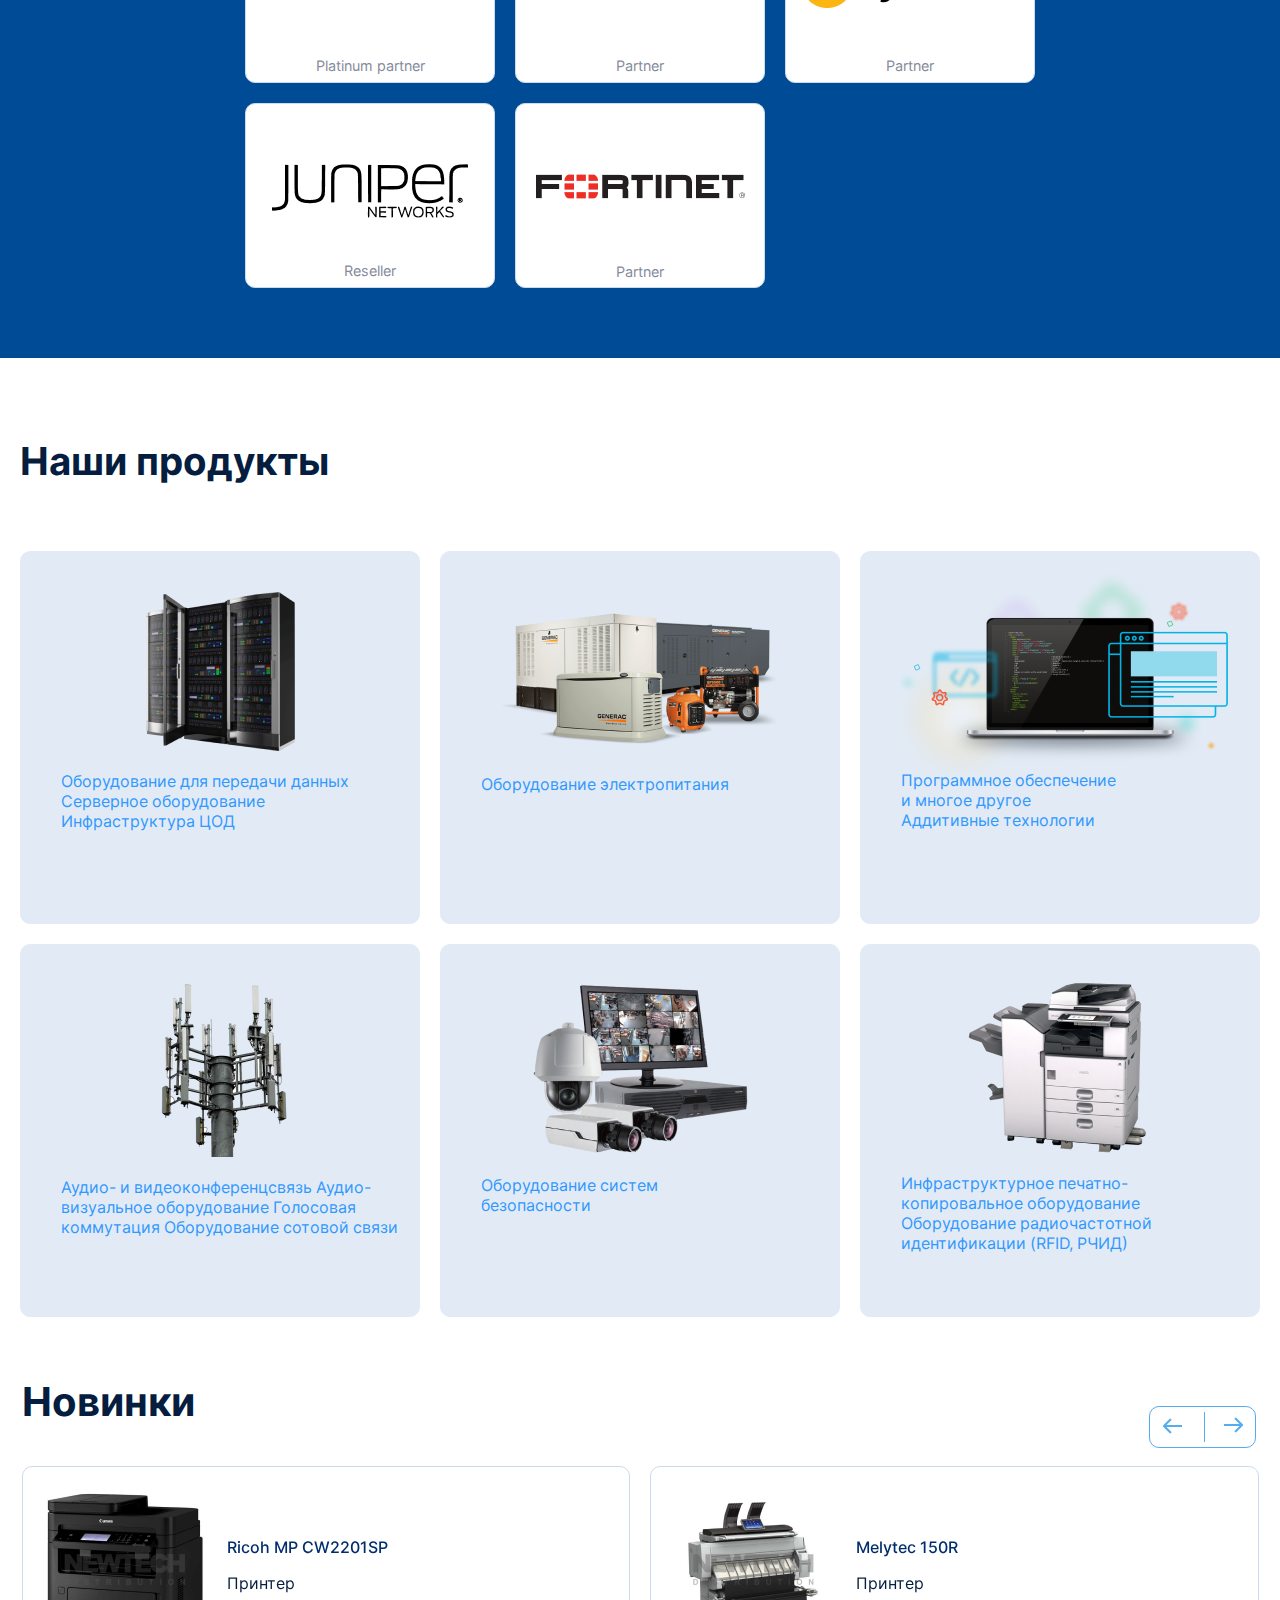
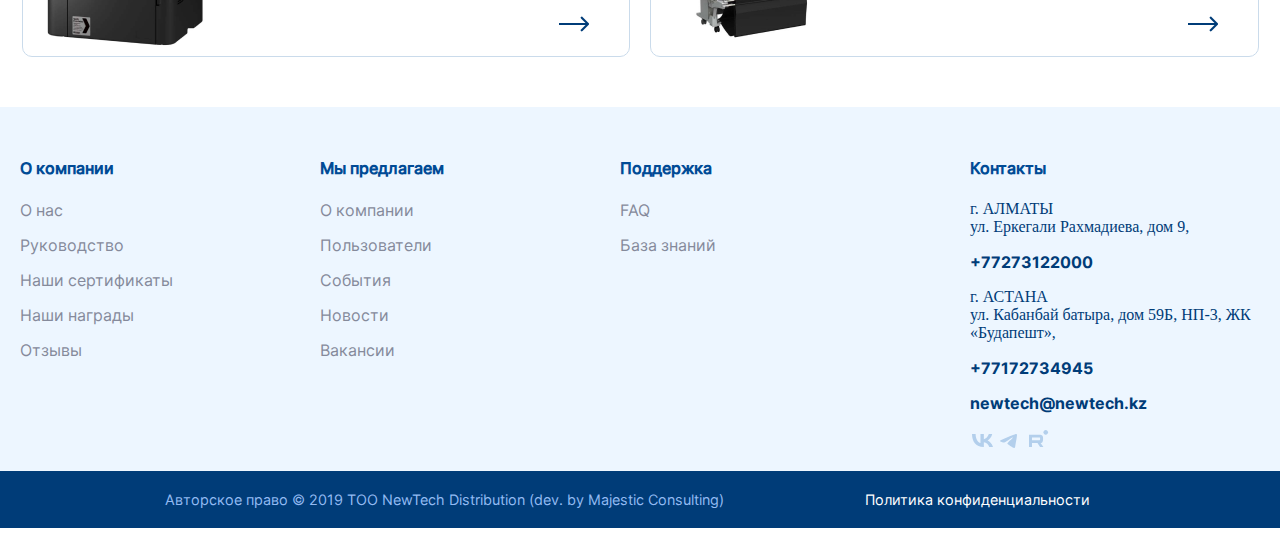
==== commit 4ab3f8c6: "init" ====
--- a/index.html
+++ b/index.html
@@ -258,6 +258,7 @@
           </div>
         </div>
       </header>
+      <div class="clear"></div>
       <div id="slider">
         <div class="swiper slider">
             
@@ -268,7 +269,6 @@
                       <div class="more">
                           <h1>Цифровая печать документов</h1>
                           <p>Широкий спектр принтеров и многофункциональных устройств для дома и офиса, а также сложных, профессиональных систем цифровой печати для... центров копирования, оперативных полиграфий и высоко нагруженных участков производства документов. Передовые технологические решения от флагманов цифровой печати – RICOH, Kyocera, OKI и других.</p>
-                     
                         </div>
                           <a href="#" class="section">Подробнее</a>
                     </div>
@@ -292,8 +292,10 @@
                 </div>
                 </div>
               </div>
-            </div>
-            <div class="swiper-pagination"></div>
+              <div class="pag_slider_top">
+                <div class="swiperslider-pagination"></div>
+              </div>  
+            </div>
           </div>
       </div>
       <div id="main">
@@ -329,9 +331,14 @@
               <h3>Мы представляем</h3>
               <div class="position">
                 <div class="change_slider">
-                  <div class="swiper-button-prev"></div>
+                  <div class="prevslider">
+                    <img src="./image/prev_slider.png" alt="">
+                  </div>
                   <div class="border_arrow_slider"></div>
-                  <div class="swiper-button-next"></div>
+                  <div class="nextslider">
+                    <img src="./image/next_slider.png" alt="">
+                  </div>
+                 
                 </div>  
               </div>  
               <div class="swiper-wrapper">
@@ -368,6 +375,14 @@
                       </figure>  
                     </div>
                   </div>
+                  <div class="swiper-slide">
+                    <div class="cell last">
+                      <figure>
+                        <img src="./image/vmware-1.png" alt="vmware">
+                        <figcaption>Advanced</figcaption>
+                      </figure>  
+                    </div>
+                  </div>
                 </div> 
               </div>
           </div>
@@ -384,13 +399,100 @@
                 <img src="./image/Collage.png" alt="Collage">
               </div>
               <div id="slider_events">
-                <div class="swiper slider2">
-                  <div class="swiper-wrapper">                   
-                    <div class="swiper-slide">
-                      <div class="bg_events">
+                <h3>События</h3>
+                <div class="bg_events">
+                  <div class="swiper slider2">
+                    <div class="swiper-wrapper">                   
+                      <div class="swiper-slide">
+                          <div class="events">
+                            <div class="cell">
+                              <ul class="m_top">
+                                <li>
+                                  <svg width="14" height="15" viewBox="0 0 14 15" fill="none" xmlns="http://www.w3.org/2000/svg">
+                                    <g clip-path="url(#clip0_38_2255)">
+                                    <path fill-rule="evenodd" clip-rule="evenodd" d="M9.09694 1.9V1.2C9.09694 1.01435 9.17069 0.836301 9.30196 0.705026C9.43324 0.573751 9.61129 0.500001 9.79694 0.500001C9.88877 0.5 9.9797 0.518121 10.0645 0.553323C10.1493 0.588526 10.2264 0.640119 10.2912 0.705147C10.356 0.770174 10.4074 0.847357 10.4424 0.932273C10.4773 1.01719 10.4952 1.10817 10.4949 1.2V1.9C11.2369 1.90106 11.948 2.19653 12.4723 2.72151C12.9965 3.2465 13.2909 3.95809 13.2909 4.7V11.7C13.291 12.0677 13.2186 12.4318 13.0779 12.7716C12.9372 13.1113 12.7309 13.42 12.4709 13.68C12.2116 13.9398 11.9036 14.146 11.5646 14.2867C11.2255 14.4274 10.862 14.4999 10.4949 14.5H3.50694C3.13984 14.4999 2.77637 14.4274 2.43731 14.2867C2.09825 14.146 1.79026 13.9398 1.53094 13.68C1.00603 13.1547 0.711103 12.4426 0.710938 11.7V4.7C0.710911 4.33229 0.783313 3.96817 0.924009 3.62844C1.0647 3.28871 1.27094 2.98003 1.53094 2.72C1.79026 2.46017 2.09825 2.25401 2.43731 2.1133C2.77637 1.9726 3.13984 1.90012 3.50694 1.9V1.2C3.50694 1.01452 3.58055 0.836626 3.71161 0.705379C3.84267 0.574132 4.02046 0.500266 4.20594 0.500001C4.29785 0.499869 4.38889 0.517892 4.47382 0.553036C4.55875 0.58818 4.63591 0.639752 4.70085 0.704792C4.7658 0.769833 4.81726 0.84706 4.85229 0.932042C4.88731 1.01702 4.9052 1.10809 4.90494 1.2V1.9H9.09694ZM10.4949 3.3V4C10.4949 4.18548 10.4213 4.36338 10.2903 4.49462C10.1592 4.62587 9.98142 4.69974 9.79594 4.7C9.70402 4.70013 9.61299 4.68211 9.52805 4.64697C9.44312 4.61182 9.36597 4.56025 9.30102 4.49521C9.23607 4.43017 9.18461 4.35294 9.14959 4.26796C9.11457 4.18298 9.09667 4.09192 9.09694 4V3.3H4.90494V4C4.90494 4.18565 4.83119 4.3637 4.69991 4.49498C4.56864 4.62625 4.39059 4.7 4.20494 4.7C4.11311 4.7 4.02218 4.68188 3.93736 4.64668C3.85255 4.61147 3.77551 4.55988 3.71067 4.49485C3.64583 4.42983 3.59445 4.35264 3.55949 4.26773C3.52453 4.18281 3.50667 4.09183 3.50694 4V3.3C3.32328 3.3 3.14142 3.33624 2.97179 3.40665C2.80215 3.47705 2.64808 3.58024 2.5184 3.71029C2.38872 3.84035 2.28597 3.99471 2.21605 4.16455C2.14613 4.33438 2.11041 4.51634 2.11094 4.7V6.1H11.8939V4.7C11.8934 4.32921 11.746 3.97372 11.484 3.71134C11.222 3.44896 10.8657 3.30106 10.4949 3.3Z" fill="#B3CFEC"/>
+                                    </g>
+                                    <defs>
+                                    <clipPath>
+                                    <rect width="14" height="14" fill="white" transform="translate(0 0.5)"/>
+                                    </clipPath>
+                                    </defs>
+                                    </svg>
+                                </li>
+                                <li>
+                                  <p>11-12 сентября 2024</p>
+                                </li>
+                              </ul>
+                              <ul class="m_top2">
+                                <li>
+                                  <svg width="14" height="15" viewBox="0 0 14 15" fill="none" xmlns="http://www.w3.org/2000/svg">
+                                    <g clip-path="url(#clip0_38_2251)">
+                                    <path fill-rule="evenodd" clip-rule="evenodd" d="M1.39453 6.1C1.39453 3.01562 3.91278 0.5 6.99978 0.5C10.0868 0.5 12.605 3.01562 12.605 6.10087C12.605 10.9274 7.39878 14.3749 7.39878 14.3749C7.28156 14.456 7.14237 14.4995 6.99978 14.4995C6.8572 14.4995 6.71801 14.456 6.60078 14.3749C6.60078 14.3749 1.39453 10.9265 1.39453 6.1ZM6.99976 8C8.10433 8 8.99976 7.10457 8.99976 6C8.99976 4.89543 8.10433 4 6.99976 4C5.89519 4 4.99976 4.89543 4.99976 6C4.99976 7.10457 5.89519 8 6.99976 8Z" fill="#B3CFEC"/>
+                                    </g>
+                                    <defs>
+                                    <clipPath>
+                                    <rect width="14" height="14" fill="white" transform="translate(0 0.5)"/>
+                                    </clipPath>
+                                    </defs>
+                                    </svg>
+                                </li>
+                                <li>
+                                  <p>г. Алматы</p>
+                                </li>
+                              </ul>
+                              <div class="clear"></div>
+                              <article>
+                                <p class="blue">Семинар «Новейшие разработки в области аналитического оборудования для исследования и контроля качества материалов»</p>
+                                <p># Практическое применение. Работа с образцами</p>
+                              </article>
+                              </div>
+                            <div class="cell none_border_events"></div>
+                            <div class="cell">
+                              <ul>
+                                <li>
+                                  <svg width="14" height="15" viewBox="0 0 14 15" fill="none" xmlns="http://www.w3.org/2000/svg">
+                                    <g clip-path="url(#clip0_38_2255)">
+                                    <path fill-rule="evenodd" clip-rule="evenodd" d="M9.09694 1.9V1.2C9.09694 1.01435 9.17069 0.836301 9.30196 0.705026C9.43324 0.573751 9.61129 0.500001 9.79694 0.500001C9.88877 0.5 9.9797 0.518121 10.0645 0.553323C10.1493 0.588526 10.2264 0.640119 10.2912 0.705147C10.356 0.770174 10.4074 0.847357 10.4424 0.932273C10.4773 1.01719 10.4952 1.10817 10.4949 1.2V1.9C11.2369 1.90106 11.948 2.19653 12.4723 2.72151C12.9965 3.2465 13.2909 3.95809 13.2909 4.7V11.7C13.291 12.0677 13.2186 12.4318 13.0779 12.7716C12.9372 13.1113 12.7309 13.42 12.4709 13.68C12.2116 13.9398 11.9036 14.146 11.5646 14.2867C11.2255 14.4274 10.862 14.4999 10.4949 14.5H3.50694C3.13984 14.4999 2.77637 14.4274 2.43731 14.2867C2.09825 14.146 1.79026 13.9398 1.53094 13.68C1.00603 13.1547 0.711103 12.4426 0.710938 11.7V4.7C0.710911 4.33229 0.783313 3.96817 0.924009 3.62844C1.0647 3.28871 1.27094 2.98003 1.53094 2.72C1.79026 2.46017 2.09825 2.25401 2.43731 2.1133C2.77637 1.9726 3.13984 1.90012 3.50694 1.9V1.2C3.50694 1.01452 3.58055 0.836626 3.71161 0.705379C3.84267 0.574132 4.02046 0.500266 4.20594 0.500001C4.29785 0.499869 4.38889 0.517892 4.47382 0.553036C4.55875 0.58818 4.63591 0.639752 4.70085 0.704792C4.7658 0.769833 4.81726 0.84706 4.85229 0.932042C4.88731 1.01702 4.9052 1.10809 4.90494 1.2V1.9H9.09694ZM10.4949 3.3V4C10.4949 4.18548 10.4213 4.36338 10.2903 4.49462C10.1592 4.62587 9.98142 4.69974 9.79594 4.7C9.70402 4.70013 9.61299 4.68211 9.52805 4.64697C9.44312 4.61182 9.36597 4.56025 9.30102 4.49521C9.23607 4.43017 9.18461 4.35294 9.14959 4.26796C9.11457 4.18298 9.09667 4.09192 9.09694 4V3.3H4.90494V4C4.90494 4.18565 4.83119 4.3637 4.69991 4.49498C4.56864 4.62625 4.39059 4.7 4.20494 4.7C4.11311 4.7 4.02218 4.68188 3.93736 4.64668C3.85255 4.61147 3.77551 4.55988 3.71067 4.49485C3.64583 4.42983 3.59445 4.35264 3.55949 4.26773C3.52453 4.18281 3.50667 4.09183 3.50694 4V3.3C3.32328 3.3 3.14142 3.33624 2.97179 3.40665C2.80215 3.47705 2.64808 3.58024 2.5184 3.71029C2.38872 3.84035 2.28597 3.99471 2.21605 4.16455C2.14613 4.33438 2.11041 4.51634 2.11094 4.7V6.1H11.8939V4.7C11.8934 4.32921 11.746 3.97372 11.484 3.71134C11.222 3.44896 10.8657 3.30106 10.4949 3.3Z" fill="#B3CFEC"/>
+                                    </g>
+                                    <defs>
+                                    <clipPath >
+                                    <rect width="14" height="14" fill="white" transform="translate(0 0.5)"/>
+                                    </clipPath>
+                                    </defs>
+                                    </svg>
+                                </li>
+                                <li>
+                                  <p>11-12 сентября 2024</p>
+                                </li>
+                              </ul>
+                              <ul class="m_top2">
+                                <li>
+                                  <svg width="14" height="15" viewBox="0 0 14 15" fill="none" xmlns="http://www.w3.org/2000/svg">
+                                    <g clip-path="url(#clip0_38_2251)">
+                                    <path fill-rule="evenodd" clip-rule="evenodd" d="M1.39453 6.1C1.39453 3.01562 3.91278 0.5 6.99978 0.5C10.0868 0.5 12.605 3.01562 12.605 6.10087C12.605 10.9274 7.39878 14.3749 7.39878 14.3749C7.28156 14.456 7.14237 14.4995 6.99978 14.4995C6.8572 14.4995 6.71801 14.456 6.60078 14.3749C6.60078 14.3749 1.39453 10.9265 1.39453 6.1ZM6.99976 8C8.10433 8 8.99976 7.10457 8.99976 6C8.99976 4.89543 8.10433 4 6.99976 4C5.89519 4 4.99976 4.89543 4.99976 6C4.99976 7.10457 5.89519 8 6.99976 8Z" fill="#B3CFEC"/>
+                                    </g>
+                                    <defs>
+                                    <clipPath>
+                                    <rect width="14" height="14" fill="white" transform="translate(0 0.5)"/>
+                                    </clipPath>
+                                    </defs>
+                                    </svg>
+                                </li>
+                                <li>
+                                  <p>г. Алматы</p>
+                                </li>
+                              </ul>
+                              <div class="clear"></div>
+                              <article>
+                                <p class="blue">Семинар «Новейшие разработки в области аналитического оборудования для исследования и контроля качества материалов»</p>
+                                <p># Практическое применение. Работа с образцами</p>
+                              </article>
+                            </div>
+                          </div>
+                      </div>
+                      <div class="swiper-slide">
                         <div class="events">
                           <div class="cell">
-                            <h3>События</h3>
                             <ul class="m_top">
                               <li>
                                 <svg width="14" height="15" viewBox="0 0 14 15" fill="none" xmlns="http://www.w3.org/2000/svg">
@@ -429,7 +531,6 @@
                             <article>
                               <p class="blue">Семинар «Новейшие разработки в области аналитического оборудования для исследования и контроля качества материалов»</p>
                               <p># Практическое применение. Работа с образцами</p>
-                              <a href="#" class="show_more">Показать все события</a>
                             </article>
                             </div>
                           <div class="cell none_border_events"></div>
@@ -475,111 +576,25 @@
                             </article>
                           </div>
                         </div>
+                    </div>
+                    </div>
+                    <div class="position">
+                      <div class="change_slider">
+                        <div class="prevslider">
+                          <img src="./image/prev_slider.png" alt="">
                         </div>
-                    </div>
-                    <div class="swiper-slide">
-                      <div class="bg_events">
-                        <div class="events">
-                          <div class="cell">
-                            <h3>События</h3>
-                            <ul class="m_top">
-                              <li>
-                                <svg width="14" height="15" viewBox="0 0 14 15" fill="none" xmlns="http://www.w3.org/2000/svg">
-                                  <g clip-path="url(#clip0_38_2255)">
-                                  <path fill-rule="evenodd" clip-rule="evenodd" d="M9.09694 1.9V1.2C9.09694 1.01435 9.17069 0.836301 9.30196 0.705026C9.43324 0.573751 9.61129 0.500001 9.79694 0.500001C9.88877 0.5 9.9797 0.518121 10.0645 0.553323C10.1493 0.588526 10.2264 0.640119 10.2912 0.705147C10.356 0.770174 10.4074 0.847357 10.4424 0.932273C10.4773 1.01719 10.4952 1.10817 10.4949 1.2V1.9C11.2369 1.90106 11.948 2.19653 12.4723 2.72151C12.9965 3.2465 13.2909 3.95809 13.2909 4.7V11.7C13.291 12.0677 13.2186 12.4318 13.0779 12.7716C12.9372 13.1113 12.7309 13.42 12.4709 13.68C12.2116 13.9398 11.9036 14.146 11.5646 14.2867C11.2255 14.4274 10.862 14.4999 10.4949 14.5H3.50694C3.13984 14.4999 2.77637 14.4274 2.43731 14.2867C2.09825 14.146 1.79026 13.9398 1.53094 13.68C1.00603 13.1547 0.711103 12.4426 0.710938 11.7V4.7C0.710911 4.33229 0.783313 3.96817 0.924009 3.62844C1.0647 3.28871 1.27094 2.98003 1.53094 2.72C1.79026 2.46017 2.09825 2.25401 2.43731 2.1133C2.77637 1.9726 3.13984 1.90012 3.50694 1.9V1.2C3.50694 1.01452 3.58055 0.836626 3.71161 0.705379C3.84267 0.574132 4.02046 0.500266 4.20594 0.500001C4.29785 0.499869 4.38889 0.517892 4.47382 0.553036C4.55875 0.58818 4.63591 0.639752 4.70085 0.704792C4.7658 0.769833 4.81726 0.84706 4.85229 0.932042C4.88731 1.01702 4.9052 1.10809 4.90494 1.2V1.9H9.09694ZM10.4949 3.3V4C10.4949 4.18548 10.4213 4.36338 10.2903 4.49462C10.1592 4.62587 9.98142 4.69974 9.79594 4.7C9.70402 4.70013 9.61299 4.68211 9.52805 4.64697C9.44312 4.61182 9.36597 4.56025 9.30102 4.49521C9.23607 4.43017 9.18461 4.35294 9.14959 4.26796C9.11457 4.18298 9.09667 4.09192 9.09694 4V3.3H4.90494V4C4.90494 4.18565 4.83119 4.3637 4.69991 4.49498C4.56864 4.62625 4.39059 4.7 4.20494 4.7C4.11311 4.7 4.02218 4.68188 3.93736 4.64668C3.85255 4.61147 3.77551 4.55988 3.71067 4.49485C3.64583 4.42983 3.59445 4.35264 3.55949 4.26773C3.52453 4.18281 3.50667 4.09183 3.50694 4V3.3C3.32328 3.3 3.14142 3.33624 2.97179 3.40665C2.80215 3.47705 2.64808 3.58024 2.5184 3.71029C2.38872 3.84035 2.28597 3.99471 2.21605 4.16455C2.14613 4.33438 2.11041 4.51634 2.11094 4.7V6.1H11.8939V4.7C11.8934 4.32921 11.746 3.97372 11.484 3.71134C11.222 3.44896 10.8657 3.30106 10.4949 3.3Z" fill="#B3CFEC"/>
-                                  </g>
-                                  <defs>
-                                  <clipPath>
-                                  <rect width="14" height="14" fill="white" transform="translate(0 0.5)"/>
-                                  </clipPath>
-                                  </defs>
-                                  </svg>
-                              </li>
-                              <li>
-                                <p>11-12 сентября 2024</p>
-                              </li>
-                            </ul>
-                            <ul class="m_top2">
-                              <li>
-                                <svg width="14" height="15" viewBox="0 0 14 15" fill="none" xmlns="http://www.w3.org/2000/svg">
-                                  <g clip-path="url(#clip0_38_2251)">
-                                  <path fill-rule="evenodd" clip-rule="evenodd" d="M1.39453 6.1C1.39453 3.01562 3.91278 0.5 6.99978 0.5C10.0868 0.5 12.605 3.01562 12.605 6.10087C12.605 10.9274 7.39878 14.3749 7.39878 14.3749C7.28156 14.456 7.14237 14.4995 6.99978 14.4995C6.8572 14.4995 6.71801 14.456 6.60078 14.3749C6.60078 14.3749 1.39453 10.9265 1.39453 6.1ZM6.99976 8C8.10433 8 8.99976 7.10457 8.99976 6C8.99976 4.89543 8.10433 4 6.99976 4C5.89519 4 4.99976 4.89543 4.99976 6C4.99976 7.10457 5.89519 8 6.99976 8Z" fill="#B3CFEC"/>
-                                  </g>
-                                  <defs>
-                                  <clipPath>
-                                  <rect width="14" height="14" fill="white" transform="translate(0 0.5)"/>
-                                  </clipPath>
-                                  </defs>
-                                  </svg>
-                              </li>
-                              <li>
-                                <p>г. Алматы</p>
-                              </li>
-                            </ul>
-                            <div class="clear"></div>
-                            <article>
-                              <p class="blue">Семинар «Новейшие разработки в области аналитического оборудования для исследования и контроля качества материалов»</p>
-                              <p># Практическое применение. Работа с образцами</p>
-                              <a href="#" class="show_more">Показать все события</a>
-                            </article>
-                            </div>
-                          <div class="cell none_border_events"></div>
-                          <div class="cell">
-                            <ul>
-                              <li>
-                                <svg width="14" height="15" viewBox="0 0 14 15" fill="none" xmlns="http://www.w3.org/2000/svg">
-                                  <g clip-path="url(#clip0_38_2255)">
-                                  <path fill-rule="evenodd" clip-rule="evenodd" d="M9.09694 1.9V1.2C9.09694 1.01435 9.17069 0.836301 9.30196 0.705026C9.43324 0.573751 9.61129 0.500001 9.79694 0.500001C9.88877 0.5 9.9797 0.518121 10.0645 0.553323C10.1493 0.588526 10.2264 0.640119 10.2912 0.705147C10.356 0.770174 10.4074 0.847357 10.4424 0.932273C10.4773 1.01719 10.4952 1.10817 10.4949 1.2V1.9C11.2369 1.90106 11.948 2.19653 12.4723 2.72151C12.9965 3.2465 13.2909 3.95809 13.2909 4.7V11.7C13.291 12.0677 13.2186 12.4318 13.0779 12.7716C12.9372 13.1113 12.7309 13.42 12.4709 13.68C12.2116 13.9398 11.9036 14.146 11.5646 14.2867C11.2255 14.4274 10.862 14.4999 10.4949 14.5H3.50694C3.13984 14.4999 2.77637 14.4274 2.43731 14.2867C2.09825 14.146 1.79026 13.9398 1.53094 13.68C1.00603 13.1547 0.711103 12.4426 0.710938 11.7V4.7C0.710911 4.33229 0.783313 3.96817 0.924009 3.62844C1.0647 3.28871 1.27094 2.98003 1.53094 2.72C1.79026 2.46017 2.09825 2.25401 2.43731 2.1133C2.77637 1.9726 3.13984 1.90012 3.50694 1.9V1.2C3.50694 1.01452 3.58055 0.836626 3.71161 0.705379C3.84267 0.574132 4.02046 0.500266 4.20594 0.500001C4.29785 0.499869 4.38889 0.517892 4.47382 0.553036C4.55875 0.58818 4.63591 0.639752 4.70085 0.704792C4.7658 0.769833 4.81726 0.84706 4.85229 0.932042C4.88731 1.01702 4.9052 1.10809 4.90494 1.2V1.9H9.09694ZM10.4949 3.3V4C10.4949 4.18548 10.4213 4.36338 10.2903 4.49462C10.1592 4.62587 9.98142 4.69974 9.79594 4.7C9.70402 4.70013 9.61299 4.68211 9.52805 4.64697C9.44312 4.61182 9.36597 4.56025 9.30102 4.49521C9.23607 4.43017 9.18461 4.35294 9.14959 4.26796C9.11457 4.18298 9.09667 4.09192 9.09694 4V3.3H4.90494V4C4.90494 4.18565 4.83119 4.3637 4.69991 4.49498C4.56864 4.62625 4.39059 4.7 4.20494 4.7C4.11311 4.7 4.02218 4.68188 3.93736 4.64668C3.85255 4.61147 3.77551 4.55988 3.71067 4.49485C3.64583 4.42983 3.59445 4.35264 3.55949 4.26773C3.52453 4.18281 3.50667 4.09183 3.50694 4V3.3C3.32328 3.3 3.14142 3.33624 2.97179 3.40665C2.80215 3.47705 2.64808 3.58024 2.5184 3.71029C2.38872 3.84035 2.28597 3.99471 2.21605 4.16455C2.14613 4.33438 2.11041 4.51634 2.11094 4.7V6.1H11.8939V4.7C11.8934 4.32921 11.746 3.97372 11.484 3.71134C11.222 3.44896 10.8657 3.30106 10.4949 3.3Z" fill="#B3CFEC"/>
-                                  </g>
-                                  <defs>
-                                  <clipPath >
-                                  <rect width="14" height="14" fill="white" transform="translate(0 0.5)"/>
-                                  </clipPath>
-                                  </defs>
-                                  </svg>
-                              </li>
-                              <li>
-                                <p>11-12 сентября 2024</p>
-                              </li>
-                            </ul>
-                            <ul class="m_top2">
-                              <li>
-                                <svg width="14" height="15" viewBox="0 0 14 15" fill="none" xmlns="http://www.w3.org/2000/svg">
-                                  <g clip-path="url(#clip0_38_2251)">
-                                  <path fill-rule="evenodd" clip-rule="evenodd" d="M1.39453 6.1C1.39453 3.01562 3.91278 0.5 6.99978 0.5C10.0868 0.5 12.605 3.01562 12.605 6.10087C12.605 10.9274 7.39878 14.3749 7.39878 14.3749C7.28156 14.456 7.14237 14.4995 6.99978 14.4995C6.8572 14.4995 6.71801 14.456 6.60078 14.3749C6.60078 14.3749 1.39453 10.9265 1.39453 6.1ZM6.99976 8C8.10433 8 8.99976 7.10457 8.99976 6C8.99976 4.89543 8.10433 4 6.99976 4C5.89519 4 4.99976 4.89543 4.99976 6C4.99976 7.10457 5.89519 8 6.99976 8Z" fill="#B3CFEC"/>
-                                  </g>
-                                  <defs>
-                                  <clipPath>
-                                  <rect width="14" height="14" fill="white" transform="translate(0 0.5)"/>
-                                  </clipPath>
-                                  </defs>
-                                  </svg>
-                              </li>
-                              <li>
-                                <p>г. Алматы</p>
-                              </li>
-                            </ul>
-                            <div class="clear"></div>
-                            <article>
-                              <p class="blue">Семинар «Новейшие разработки в области аналитического оборудования для исследования и контроля качества материалов»</p>
-                              <p># Практическое применение. Работа с образцами</p>
-                            </article>
-                          </div>
+                        <div class="border_arrow_slider"></div>
+                        <div class="nextslider">
+                          <img src="image/next_slider.png" alt="">
                         </div>
-                        </div>
-                  </div>
-                </div>
-                  </div>
-                  <div class="position">
-                    <div class="change_slider">
-                      <div class="swiper-button-prev"></div>
-                      <div class="border_arrow_slider"></div>
-                      <div class="swiper-button-next"></div>
-                    </div>  
-                  </div>
-                </div>
-              </div>  
-              <div class="clear"></div>
+                      </div>  
+                    </div>
+                    </div>
+                    <a href="#" class="show_more">Показать все события</a>
+                  </div>  
+                </div>
+              </div> 
+              <div class="clear"></div> 
               <div id="bg_manufacturers">
               <div id="manufacturers">
                 <h3>Наши производители</h3>
@@ -649,90 +664,82 @@
           </div>
             
         </div>
-          <div class="swiper slider3">
-            <div class="position">
-              <div class="change_slider">
-                <div class="swiper-button-prev"></div>
-                <div class="border_arrow_slider"></div>
-                <div class="swiper-button-next"></div>
-              </div>  
-            </div>
-            <div class="swiper-wrapper">
-              
+        <div id="media_slider3">
+            <div class="swiper slider3">
+              <h3>Новинки</h3>
+              <div class="position">
+                <div class="change_slider">
+                  <div class="prevslider">
+                    <img src="./image/prev_slider.png" alt="">
+                  </div>
+                  <div class="border_arrow_slider"></div>
+                  <div class="nextslider">
+                    <img src="./image/next_slider.png" alt="">
+                  </div>
+                </div>  
+              </div>
+              <div class="swiper-wrapper">
+                
+                <div class="swiper-slide">
+                  <div class="new_items">
+                  <div class="cell">
+                  <ul>
+                    <li class="first_child">
+                      <img src="./image/img_i-SENSYS_MF_269dw_001.png" alt="">
+                    </li>
+                    <li>
+                      <p class="blue">Ricoh MP CW2201SP</p>
+                      <p>Принтер</p>
+                    </li>
+                  </ul>
+                  <div class="clear"></div>
+                  <a href="#">
+                    <img src="./image/Arrow.png" alt="" class="section">
+                  </a>
+                  </div>
+                </div>
+              </div> 
               <div class="swiper-slide">
                 <div class="new_items">
-                <h3>Новинки</h3>
-          <div class="cell">
-           <ul>
-            <li class="first_child">
-              <img src="./image/img_i-SENSYS_MF_269dw_001.png" alt="">
-            </li>
-            <li>
-              <p class="blue">Ricoh MP CW2201SP</p>
-              <p>Принтер</p>
-            </li>
-           </ul>
-           <div class="clear"></div>
-           <a href="#">
-            <img src="./image/Arrow.png" alt="" class="section">
-          </a>
-          </div>
-            <div class="cell">
-              <ul>
-               <li>
-                 <img src="./image/img_MP_CW2201SP_001.png" alt="">
-               </li>
-               <li>
-                 <p class="blue">Melytec 150R</p>
-                 <p>Принтер</p>
-               </li>
-              </ul>
-              <div class="clear"></div>
-              <a href="#">
-                <img src="./image/Arrow.png" alt="" class="section">
-              </a>
-             </div>
-              </div>
-            </div>  
-            <div class="swiper-slide">
-              <div class="new_items">
-              <h3>Новинки</h3>
-        <div class="cell">
-         <ul>
-          <li class="first_child">
-            <img src="./image/img_i-SENSYS_MF_269dw_001.png" alt="">
-          </li>
-          <li>
-            <p class="blue">Ricoh MP CW2201SP</p>
-            <p>Принтер</p>
-          </li>
-         </ul>
-         <div class="clear"></div>
-         <a href="#">
-          <img src="./image/Arrow.png" alt="" class="section">
-          </a>
-        </div>
-          <div class="cell">
-            <ul>
-             <li>
-               <img src="./image/img_MP_CW2201SP_001.png" alt="">
-             </li>
-             <li>
-               <p class="blue">Melytec 150R</p>
-               <p>Принтер</p>
-             </li>
-            </ul>
-            <div class="clear"></div>
-            <a href="#">
-              <img src="./image/Arrow.png" alt="" class="section">
-            </a>
-           </div>
-            </div>
-          </div>  
-         
-          </div>
-          
-      </div>
+                  <div class="cell">
+                    <ul>
+                    <li>
+                      <img src="./image/img_MP_CW2201SP_001.png" alt="">
+                    </li>
+                    <li>
+                      <p class="blue">Melytec 150R</p>
+                      <p>Принтер</p>
+                    </li>
+                    </ul>
+                    <div class="clear"></div>
+                    <a href="#">
+                      <img src="./image/Arrow.png" alt="" class="section">
+                    </a>
+                  </div>
+                </div>
+              </div> 
+              <div class="swiper-slide">
+                <div class="new_items">
+                  <div class="cell">
+                    <ul>
+                    <li>
+                      <img src="./image/img_MP_CW2201SP_001.png" alt="">
+                    </li>
+                    <li>
+                      <p class="blue">Melytec 150R</p>
+                      <p>Принтер</p>
+                    </li>
+                    </ul>
+                    <div class="clear"></div>
+                    <a href="#">
+                      <img src="./image/Arrow.png" alt="" class="section">
+                    </a>
+                  </div>
+                </div>
+              </div>
+            </div>
+            </div>
+        </div>
       <footer>
         <div class="cell">
           <h4>О компании</h4>
--- a/styles/style.css
+++ b/styles/style.css
@@ -12,6 +12,12 @@
   font-family: inter_medium;
   src: url("../fonts/Inter-Medium_1.woff");
 }
+
+@font-face {
+  font-family: inter_semi_bold;
+  src: url("../fonts/Inter-Semi-Bold.woff");
+}
+
 @font-face {
   font-family: inter_regular;
   src: url("../fonts/Inter-Regular_1.woff");
@@ -20,6 +26,28 @@
 @font-face {
   font-family: inter_Black;
   src: url("../fonts/Inter-Black.woff2");
+}
+
+@font-face {
+  font-family: inter_Light;
+  src: url("../fonts/Inter-Light.woff");
+}
+
+#more_details .content .left {
+  font-family: inter_Light;
+}
+
+#info .left {
+  font-family: inter_Light;
+}
+
+#more_information .left {
+  font-family: inter_Light;
+}
+
+#similar_products p {
+  color: #002E6D;
+  font-family: inter_medium;
 }
 
 a {
@@ -48,13 +76,18 @@
   display: table-cell;
 }
 
+.slider2 {
+  width: 980px;
+  height: 400px;
+}
+
 header .bg_header {
   background-color: #edf6ff;
   height: 80px;
 }
 
 header .table .cell:nth-child(1) {
-  padding-right: 227px;
+  padding-right: 334px;
 }
 
 header .table .cell:nth-child(2) {
@@ -75,6 +108,7 @@
 header .table p {
   margin: 0;
   color: #051d3e;
+  font-family: inter_regular;
 }
 
 header .table ul li {
@@ -83,6 +117,7 @@
 }
 
 header .mail {
+  font-family: inter_regular;
   color: #3098ff;
   text-decoration: none;
 }
@@ -98,6 +133,7 @@
 }
 
 header .contactus {
+  font-family: inter_regular;
   display: block;
   font-size: 90%;
   text-decoration: none;
@@ -152,7 +188,7 @@
 }
 
 #logo .submenu {
-  height: 248px;
+  height: 240px;
 }
 
 #logo ul li:first-child {
@@ -203,7 +239,7 @@
 }
 
 #logo .company {
-  height: 190px;
+  height: 180px;
 }
 
 #logo .hover_company,
@@ -211,7 +247,7 @@
   position: absolute;
   margin-top: 40px;
   background-color: #fff;
-  margin-top: 40px;
+  margin-top: 30px;
   margin-left: -10px;
   border-right: 1px solid #f0f8fc;
   border-left: 1px solid #f0f8fc;
@@ -295,7 +331,7 @@
 #slider .position {
   position: relative;
   z-index: 100;
-  margin-top: 60px;
+  margin-top: 30px;
 }
 .slider_grid {
   display: grid;
@@ -306,19 +342,29 @@
 #slider {
   background: linear-gradient(90deg, #002e6d 0%, #3098ff 100%);
   font-family: inter_regular;
-  height: 590px;
-  margin-top: -155px;
+  height: 550px;
+  margin-top: -211px;
 }
 
 #slider h1,
 #slider h2 {
   color: #ffffff;
   font-family: inter_medium;
+  font-weight: normal;
   font-size: 2em;
 }
 
 #slider p {
   color: #b6c3ef;
+  font-family: inter_regular;
+  line-height: 20px;
+}
+
+.pag_slider_top {
+  display: grid;
+  grid-template-columns: 100px;
+  justify-content: center;
+  margin-top: 80px;
 }
 
 #slider .content_card {
@@ -330,6 +376,7 @@
 }
 
 #slider .section {
+  font-family: inter_bold;
   border-radius: 10px;
   color: #fff;
   display: block;
@@ -339,7 +386,7 @@
   cursor: pointer;
   margin-top: 60px;
   height: 54px;
-  width: 158px;
+  width: 168px;
 }
 
 #slider .section:hover {
@@ -347,7 +394,7 @@
 }
 
 .swiper-pagination-bullet {
-  background-color: #b2e2ff !important;
+  background-color: #fff !important;
 }
 
 #slider .swiper-pagination {
@@ -356,7 +403,7 @@
 }
 
 #highligts .blue {
-  font-family: inter_Black;
+  font-family: inter_bold;
   color: #3098ff;
   font-size: 330%;
   margin: 30px 0 0;
@@ -387,14 +434,18 @@
   font-family: inter_bold;
   font-size: 240%;
   color: #333333;
-  margin: 80px 0 75px;
+  margin: 50px 0 50px;
+  font-weight: normal;
 }
 
 .we_present figure {
   margin: 0;
 }
 
-
+#bg_profile_g {
+  background-color: #EDF6FF;
+  padding-top: 90px;
+}
 
 .we_present h3 {
   margin: 80px 0 0;
@@ -436,15 +487,21 @@
   display: grid;
   grid-template-columns: 350px 50px 544px;
   justify-content: center;
-  margin-top: -250px;
+  margin-top: -160px;
   position: relative;
   z-index: 100;
+}
+
+#company img {
+  width: 600px;
+  margin-top: -40px;
 }
 
 #company h3 {
   grid-column-start: 1;
   grid-column-end: 4;
   margin-bottom: 20px;
+  margin-top: -3px;
 }
 
 #company p {
@@ -457,8 +514,8 @@
 #bg_main {
   background-color: #edf6ff;
   padding-top: 100px;
-  margin-top: 250px;
-  height: 1155px;
+  margin-top: 150px;
+  height: 950px;
 }
 
 #bg_main .more {
@@ -471,6 +528,12 @@
   text-align: center;
   width: 182px;
   height: 54px;
+  margin-bottom: 60px;
+}
+
+.slider3 {
+  width: 1237px;
+  margin-top: 60px;
 }
 
 #bg_main .more:hover {
@@ -478,15 +541,23 @@
   border-radius: 15px;
 }
 #slider_events .change_slider {
-  margin-top: -268px;
+  margin-top: -55px;
   z-index: 100;
-  margin-left: -315px;
+  margin-left: -145px;
 }
 #slider_events .position {
   float: right;
 }
 
-
+#slider_events {
+  display: grid;
+  grid-template-columns: 980px;
+  justify-content: center;
+}
+
+#slider_events h3 {
+  margin: 20px 0px 130px;
+}
 
 .events { 
   display: grid;
@@ -496,6 +567,7 @@
   grid-gap: 0 40px;
   margin-top: -140px;
   padding-bottom: 40px;
+  height: 500px;
 }
 
 
@@ -538,9 +610,7 @@
   margin-top: 70px;
 }
 
-.events .m_top {
-  margin-top: 58px;
-}
+
 
 .events .m_top2 {
   margin-top: -30px;
@@ -550,7 +620,7 @@
 .bg_events {
   background-color: #fefefe;
   width: 980px;
-  margin: 150px auto;
+  margin: -95px auto;
   padding: 20px 0px;
   border-radius: 10px;
   height: 440px;
@@ -562,7 +632,8 @@
   margin-top: 30px;
 }
 
-.events .show_more {
+.bg_events .show_more {
+  font-family: inter_bold;
   display: block;
   background-color: #3098ff;
   width: 260px;
@@ -572,10 +643,13 @@
   text-align: center;
   border-radius: 10px;
   line-height: 50px;
-  margin-top: 100px;
-}
-
-.events .show_more:hover {
+  margin-top: -65px;
+  position: relative;
+  z-index: 100;
+  margin-left: 40px;
+}
+
+.bg_events .show_more:hover {
   background-color: #017efc;
   border-radius: 15px;
 }
@@ -586,7 +660,6 @@
   grid-auto-rows: 185px;
   grid-gap: 20px 20px;
   justify-content: center;
-  margin-top: 100px;
 }
 
 #manufacturers .cell {
@@ -600,6 +673,7 @@
   color: #fff;
   grid-column-start: 1;
   grid-column-end: 5;
+  margin-top: 80px;
 }
 
 #manufacturers img {
@@ -683,6 +757,7 @@
 }
 
 #producnts h3 {
+  font-family: inter_bold;
   color: #051D3E;
   font-size: 240%;
   grid-column-start: 1;
@@ -746,11 +821,19 @@
 }
 
 .new_items {
-  display: grid;
-  grid-template-columns: 610px 610px;
-  justify-content: center;
-  grid-gap: 0px 20px;
+  
   margin-top: 40px;
+}
+
+.new_items .cell {
+  width: 612px;
+}
+
+.slider3 h3 {
+  font-family: inter_bold;
+  color: #051D3E;
+  font-size: 250%;
+  margin: 0;
 }
 
 .slider3 .position {
@@ -758,7 +841,7 @@
 }
 
 .slider3 .change_slider{
-  margin-top: 65px;
+  margin-top: -20px;
 }
 
 .slider3 .swiper-button-next:after, .swiper-button-prev:after {
@@ -817,6 +900,7 @@
   background-color: #edf6ff;
   margin-top: 50px;
   padding-top: 30px;
+  padding-left: 10px;
 }
 
 footer ul {
@@ -897,7 +981,7 @@
   width: 600px;
   margin: auto;
   transition: all 0.5s;
-  z-index: 200;
+  z-index: 300;
   opacity: 0;
   transform: translate(-200%, 0%);
 }
@@ -919,7 +1003,12 @@
 
 #contactUS p {
   color: #5b6173;
+  font-family: inter_regular;
   line-height: 30px;
+}
+
+#contactUS label {
+  font-family: inter_regular;
 }
 
 #contactUS input,
@@ -968,13 +1057,13 @@
 #offer .vecctor {
   background: url("../image/aboutUs/Vector\ 2.png") no-repeat left;
   padding-left: 35px;
-  font-family: inter_regular;
+  font-family: inter_semi_bold;
   line-height: 10px;
 }
 
 #offer {
   display: grid;
-  grid-template-columns: 448px 386px;
+  grid-template-columns: 465px 430px;
   grid-gap: 20px 20px;
   grid-auto-rows: 40px;
   justify-content: center;
@@ -998,6 +1087,7 @@
   grid-template-columns: 500px 470px;
   justify-content: center;
   grid-gap: 0px 5px;
+  background-color: #EDF6FF;
 }
 #item p {
   color: #5b6173;
@@ -1017,9 +1107,7 @@
   width: 500px;
 }
 
-#bg_main_content {
-  background-color: #edf6ff;
-}
+
 
 #main {
   margin: 150px 0 0;
@@ -1049,12 +1137,13 @@
 }
 
 #methods .mark {
-  font-family: inter_bold;
+  font-family: inter_semi_bold;
   background: url("../image/aboutUs/ri_check-line.png") no-repeat left;
   padding-left: 40px;
 }
 
 #methods p {
+  font-family: inter_regular;
   color: #f1f1f1;
 }
 
@@ -1065,18 +1154,18 @@
 #profile .vecctor {
   background: url("../image/aboutUs/Vector\ 2.png") no-repeat left;
   padding-left: 35px;
-  font-family: inter_regular;
+  font-family: inter_semi_bold;
   line-height: 10px;
 }
 
 #profile {
   display: grid;
-  grid-template-columns: 370px 496px;
-  grid-gap: 20px 70px;
+  grid-template-columns: 371px 496px;
+  grid-gap: 20px 20px;
   grid-auto-rows: 40px;
   justify-content: center;
   align-items: center;
-  margin-top: 70px;
+  margin-right: 70px;
 }
 
 #profile h3 {
@@ -1124,11 +1213,12 @@
 
 #expertise {
   display: grid;
-  grid-template-columns: 408px 408px;
+  grid-template-columns: 416px 408px;
   justify-content: center;
-  grid-gap: 20px 116px;
+  grid-gap: 20px 20px;
   grid-auto-rows: 40px;
   margin-top: 70px;
+  margin-right: 116px;
 }
 
 #expertise h3 {
@@ -1153,7 +1243,7 @@
 #expertise .vecctor {
   background: url("../image/aboutUs/Vector\ 2.png") no-repeat left;
   padding-left: 35px;
-  font-family: inter_regular;
+  font-family: inter_semi_bold;
   line-height: 10px;
 }
 
@@ -1194,7 +1284,7 @@
 
 #reviews {
   display: grid;
-  grid-template-columns: 616px 616px;
+  grid-template-columns: 575px 575px;
   justify-content: center;
   grid-gap: 0px 20px;
 }
@@ -1252,10 +1342,14 @@
 
 #letters {
   display: grid;
-  grid-template-columns: 616px 616px;
+  grid-template-columns: 575px 575px;
   justify-content: center;
   grid-gap: 0px 20px;
   margin-top: 60px;
+}
+
+#letters img {
+  width: 575px;
 }
 
 #letters h4 {
@@ -1313,6 +1407,8 @@
   grid-template-columns: 280px 280px 280px 280px;
   grid-gap: 20px 20px;
   justify-content: center;
+  margin-left: 10px;
+  margin-top: -40px;
 }
 
 #certificates1 h3 {
@@ -1349,13 +1445,18 @@
 }
 
 #showcase p {
-  color: #5b6173;
+  font-family: inter_medium;
+  color: #002E6D;
+}
+
+#showcase .left p {
+  color: #5B6173;
   font-family: inter_regular;
 }
 
 #showcase ul li {
   float: left;
-  margin-right: 20px;
+  margin-right: 25px;
 }
 
 #showcase ul li a {
@@ -1393,7 +1494,6 @@
   display: block;
   margin-bottom: 10px;
   background: url("../image/arrow_products.png") no-repeat right;
-  padding-right: 82px;
 }
 
 #products form {
@@ -1475,6 +1575,7 @@
 }
 
 #more_details .content p {
+  font-family: inter_regular;
   margin: 20px 0 0;
   color: #5b6173;
 }
@@ -1518,6 +1619,17 @@
   font-family: inter_bold;
   color: #3e3e3e;
   font-size: 120%;
+}
+
+#more_details {
+  display: grid;
+  grid-template-columns: 1000px;
+  justify-content: center;
+
+}
+
+#menu_products {
+  width: 465px;
 }
 
 #more_details .content .contact_us {
@@ -1547,7 +1659,7 @@
 }
 
 #nav {
-  margin: 55px 0 134px 10px;
+  margin: 0px 0 20px 10px;
   padding: 0;
   list-style: none;
   font-family: inter_regular;
@@ -1559,6 +1671,7 @@
 }
 
 #nav li a {
+  font-family: inter_regular;
   color: #76777a;
 }
 
@@ -1572,6 +1685,7 @@
 }
 
 #info h4 {
+  font-family: inter_bold;
   color: #3e3e3e;
   font-size: 150%;
 }
@@ -1591,7 +1705,7 @@
 
 #info {
   width: 500px;
-  margin: auto;
+  margin-left: 20px;
 }
 
 #info .border {
@@ -1628,13 +1742,12 @@
 
 #more_information {
   width: 500px;
-  margin: auto;
+ margin-left: 20px;
 }
 
 #nav {
   width: 500px;
-  margin: auto;
-  padding-top: 70px;
+  padding-top: 20px;
 }
 
 #more_information h4 {
@@ -1679,7 +1792,8 @@
 #product_reviews {
   display: grid;
   grid-template-columns: 500px;
-  justify-content: center;
+  justify-content: normal;
+  margin-left: 20px;
   align-items: center;
 }
 
@@ -1698,6 +1812,7 @@
 
 #send_review input,
 #send_review textarea {
+  background-color: #F7F8FA;
   width: 500px;
   height: 38px;
   border-radius: 10px;
@@ -1736,9 +1851,10 @@
 
 #solutions .grid {
   display: grid;
-  grid-template-columns: 529px 511px;
+  grid-template-columns: 580px 580px;
   justify-content: center;
   grid-gap: 0px 20px;
+  margin-top: -40px;
 }
 #solutions .left {
   grid-column-start: 1;
@@ -1750,15 +1866,16 @@
   background: url("../image/aboutUs/Vector\ 2.png") no-repeat left 20%;
   font-family: inter_regular;
   color: #5b6173;
-  padding-left: 40px;
+  margin-bottom: 40px;
+  margin-top: 0;
+  padding-left: 35px;
 }
 
 #solutions h3 {
   color: #3e3e3e;
   font-family: inter_bold;
-  background: url("/image/Industrysolutions/image2.png") no-repeat;
+  background: url("/image/Industrysolutions/image2.png") no-repeat left 3% top 30%;
   height: 50px;
-  margin: 20px 0 40px;
 }
 
 #solutions .left h3 {
@@ -1772,12 +1889,14 @@
 #solutions .left p {
   color: #5b6173;
   font-family: inter_regular;
+  padding-left: 0;
 }
 
 #solutions .left h3 {
   font-size: 200%;
   color: #051d3e;
   font-family: inter_bold;
+  margin-bottom: 10px;
 }
 
 #solutions .icon {
@@ -1884,7 +2003,9 @@
 }
 
 #solutions .title_icon {
-  padding: 0 0 0 44px;
+  padding: 20px 0 20px 60px;
+  background-color: #EDF6FF;
+  margin: 0 0 30px;
 }
 
 #solutions .first_child {
@@ -1953,7 +2074,7 @@
   grid-gap: 20px 20px;
   grid-auto-rows: 200px;
   justify-content: center;
-  margin-top: 100px;
+  margin-top: -40px;
 }
 
 #products_grid .cell {
@@ -1996,7 +2117,6 @@
 
 #our_services .left {
   width: 600px;
-  margin-left: 40px;
 }
 
 #our_services p {
@@ -2006,10 +2126,9 @@
 #our_services .grid_item {
   display: grid;
   grid-template-columns: 380px 380px 380px;
-  grid-gap: 20px;
-  grid-auto-rows: 380px;
+  grid-gap: 20px; 
   justify-content: center;
-  margin-top: 100px;
+  margin-top: -40px;
 }
 
 #our_services .grid_item img {
@@ -2025,6 +2144,7 @@
   border: 1px solid #cadbeb;
   border-radius: 10px;
   text-align: center;
+  height: 325px;
   padding: 0px 20px;
 }
 
@@ -2047,8 +2167,6 @@
 #support .left {
   width: 600px;
   float: none;
-  margin-left: 40px;
-  margin-bottom: 100px;
 }
 
 #support p {
@@ -2062,6 +2180,8 @@
   grid-gap: 20px;
   justify-content: center;
   padding-bottom: 50px;
+  margin-left: 35px;
+  margin-top: -40px;
 }
 
 .grid_support a {
@@ -2111,9 +2231,10 @@
 
 #contact {
   display: grid;
-  grid-template-columns: 500px 500px;
+  grid-template-columns: 560px 575px;
   justify-content: center;
   grid-gap: 0px 40px;
+  margin-top: -40px;
 }
 
 #contact .maps {
@@ -2130,7 +2251,7 @@
 
 #highligts {
   padding-top: 40px;
-  margin-top: -200px;
+  margin-top: -140px;
 }
 
 #contact iframe {
@@ -2247,16 +2368,16 @@
 
 .border_arrow_slider {
   background: url("../image/border_arrow.png") no-repeat center;
-  margin-top: 5px;
+  margin-top: -36px;
   height: 30px;
 }
 .swiper-button-next {
-  margin: -24px 10px 10px 10px !important;
+ background: url("/image/next_slider.png") no-repeat right;
 }
 
 
 .swiper-button-prev {
-  margin:  10px -54px -55px !important;
+  margin:  -8px -1px -55px !important;
 }
 
 .slider1 .position {
@@ -2264,13 +2385,21 @@
   float: right;
 }
 
-
-
-.swiper-button-next:after, .swiper-button-prev:after {
-  font-size: 100% !important;
-  margin-left: 116px;
-  margin-top: -62px;
-}
+.nextslider img {
+  cursor: pointer;
+  position: relative;
+  z-index: 200;
+  margin: -47px 11px 23px 69px;
+}
+
+.prevslider img{
+ position: relative;
+ z-index: 200;
+  cursor: pointer;
+  margin: 11px 10px 10px 8px;
+}
+
+
 
 @media screen and (max-width: 550px) {
   #info {
@@ -2299,6 +2428,40 @@
 
   #send_review input[type="submit"] {
     width: 300px;
+  }
+}
+
+
+
+@media screen and (max-width: 1020px) {
+  #slider_events {
+    grid-template-columns: 700px;
+  }
+
+  .bg_events {
+    width: 700px;
+    padding-bottom: 30px !important;
+  }
+
+  .slider2 {
+    width: 700px !important;
+  }
+
+  .bg_events .show_more {
+    margin: -50px auto;
+  }
+
+  .events .cell.cell:nth-child(2) {
+    border: none !important;
+    width: 0;
+  }
+
+  #bg_main {
+    height: 1290px;
+  }
+
+  .slider2 {
+    height: 455px;
   }
 }
 
@@ -2340,6 +2503,7 @@
   }
 
   #logo ul li a {
+    font-family: inter_regular;
     font-size: 90%;
   }
 
@@ -2381,6 +2545,10 @@
 
   .slider_grid {
     grid-template-columns: 300px 300px;
+  }
+
+  #slider {
+    height: 580px;
   }
 }
 
@@ -2467,6 +2635,10 @@
   #slider h1, #slider h2 {
     font-size: 100%;
   }
+
+  #slider .swiper-wrapper {
+    margin-top: -70px !important;
+  }
 }
 
 @media screen and (max-width: 1300px) {
@@ -2523,12 +2695,6 @@
   }
 }
 
-@media screen and (max-width: 1400px) {
-  #company img {
-    width: 600px;
-  }
-}
-
 @media screen and (max-width: 1100px) {
   #company img {
     width: 500px;
@@ -2539,6 +2705,14 @@
   #company {
     grid-template-columns: 350px;
   }
+
+  #profile {
+    margin-right: 0;
+  }
+
+  #expertise {
+    margin-right: 0;
+  }
 }
 @media screen and (max-width: 720px) {
   footer {
@@ -2568,12 +2742,67 @@
   }
 }
 
+
 @media screen and (max-width: 360px) {
   .slider_grid {
-    grid-template-columns: 150px 160px;
+    grid-template-columns: 160px 160px;
   }
   #slider p {
     font-size: 80%;
+  }
+}
+
+
+
+@media screen and (max-width: 900px) {
+  .new_items .cell {
+    width: 400px;
+  }
+
+  .slider3 {
+    width: 400px !important;
+  }
+
+  #offer .vecctor {
+    line-height: 20px !important;
+  }
+}
+
+@media screen and (max-width: 485px) {
+  #more_details .navigation li {
+    float: none;
+  }
+}
+
+@media screen and (max-width: 1275px) {
+  #more_details .navigation {
+    margin: auto;
+  }
+}
+
+@media screen and (max-width: 1275px) {
+  .slider3 {
+    width: 815px;
+  }
+
+  .new_items .cell {
+    width: 400px;
+  }
+}
+
+@media screen and (max-width: 1010px) {
+  .slider2 {
+    width: 900px;
+  }
+
+  .events {
+    grid-template-columns: 400px 10px;
+  }
+}
+
+@media screen and (max-width: 625px) {
+  #slider {
+    height: 440px !important;
   }
 }
 
@@ -2594,6 +2823,7 @@
     text-align: left;
     background: none !important;
   }
+
 
   #logo .topmenu li a {
     color: #fff;
@@ -2633,7 +2863,7 @@
   } */
 
   #slider {
-    margin-top: 180px;
+    margin-top: 30px;
   }
 
   #logo .hover_company {
@@ -2687,6 +2917,8 @@
     grid-template-columns: 1fr 1fr;
     justify-items: stretch;
     grid-gap: 0px;
+    position: relative;
+    z-index: 200;
   }
 
   #search input[type="text"] {
@@ -2722,6 +2954,13 @@
   }
 }
 
+@media screen and (max-width: 1070px) {
+  #product_reviews {
+    display: grid;
+    justify-content: center;
+  }
+}
+
 @media screen and (max-width: 965px) {
   header .table .cell:nth-child(1) {
     padding-right: 20px;
@@ -2745,23 +2984,12 @@
   }
 }
 
-@media screen and (max-width: 1000px) {
-  .bg_events {
-    width: 750px;
-  }
-  .events {
-    grid-template-columns: 300px 10px 300px;
-  }
-
-  #slider_events .change_slider {
-    margin-top: -220px;
-  }
-}
+
 
 @media screen and (max-width: 780px) {
   .bg_events {
     width: 400px;
-    height: 900px;
+    padding-bottom: 100px !important;
   }
   .events {
     grid-template-columns: 300px;
@@ -2776,6 +3004,35 @@
 
   #slider_events .change_slider {
     margin-top: -216px;
+  }
+
+  #manufacturers {
+    margin-top: 0 !important;
+  }
+
+  #bg_main {
+    height: 1300px !important;
+  }
+
+  .slider2 {
+    width: 400px !important;
+  }
+
+  #slider_events {
+    grid-template-columns: 400px;
+  }
+
+  #slider_events .change_slider {
+    margin-top: -115px;
+    margin-left: -120px;
+  }
+
+  .slider2 {
+    height: 600px;
+  }
+
+  .bg_events .show_more {
+    margin: -123px  9px auto;
   }
 
 }
@@ -2783,6 +3040,15 @@
 @media screen and (max-width: 430px) {
   .bg_events {
     width: 300px;
+    padding-bottom: 180px !important;
+  }
+
+  .slider2 {
+    width: 300px !important;
+  }
+
+  #slider_events {
+    grid-template-columns: 300px;
   }
 
   .events {
@@ -2800,6 +3066,14 @@
   #slider_events .change_slider {
     margin-left: -200px !important;
     margin-top: -207px;
+  }
+
+  .bg_events .show_more {
+    margin: -55px  auto;
+  }
+
+  #slider_events .change_slider {
+    margin-top: -108px;
   }
 }
 
@@ -2930,7 +3204,7 @@
 
 #contact form input,
 #contact textarea {
-  width: 500px;
+  width: 550px;
   height: 38px;
   border-radius: 10px;
   outline: none;
@@ -2944,7 +3218,7 @@
   background-color: #3098ff;
   color: #fff;
   font-family: inter_bold;
-  width: 520px;
+  width: 565px;
   height: 48px;
 }
 
@@ -2980,7 +3254,7 @@
 
 #contact h5 {
   color: #3e3e3e;
-  font-family: inter_bold;
+  font-family: inter_semi_bold;
   font-size: 120%;
   margin: 10px 0;
 }
@@ -3001,6 +3275,8 @@
   }
 
   #contactUS .title {
+    font-family: inter_bold;
+    color: #3E3E3E;
     font-size: 140% !important;
   }
 
@@ -3118,16 +3394,24 @@
     width: 250px;
   }
 
-  .new_items {
-    grid-template-columns: 300px !important;
+  .slider3 h3 {
+    margin-bottom: 30px;
+  }
+
+  .new_items .cell  {
+    width: 300px !important;
   }
   .new_items ul li {
     float: none;
   }
 
   .slider3 .change_slider {
-    margin-top: 107px;
-    margin-left: -190px;
+    margin-top: -10px;
+    margin-left: -108px;
+  }
+
+  .slider3 {
+    width: 300px !important;
   }
 }
 
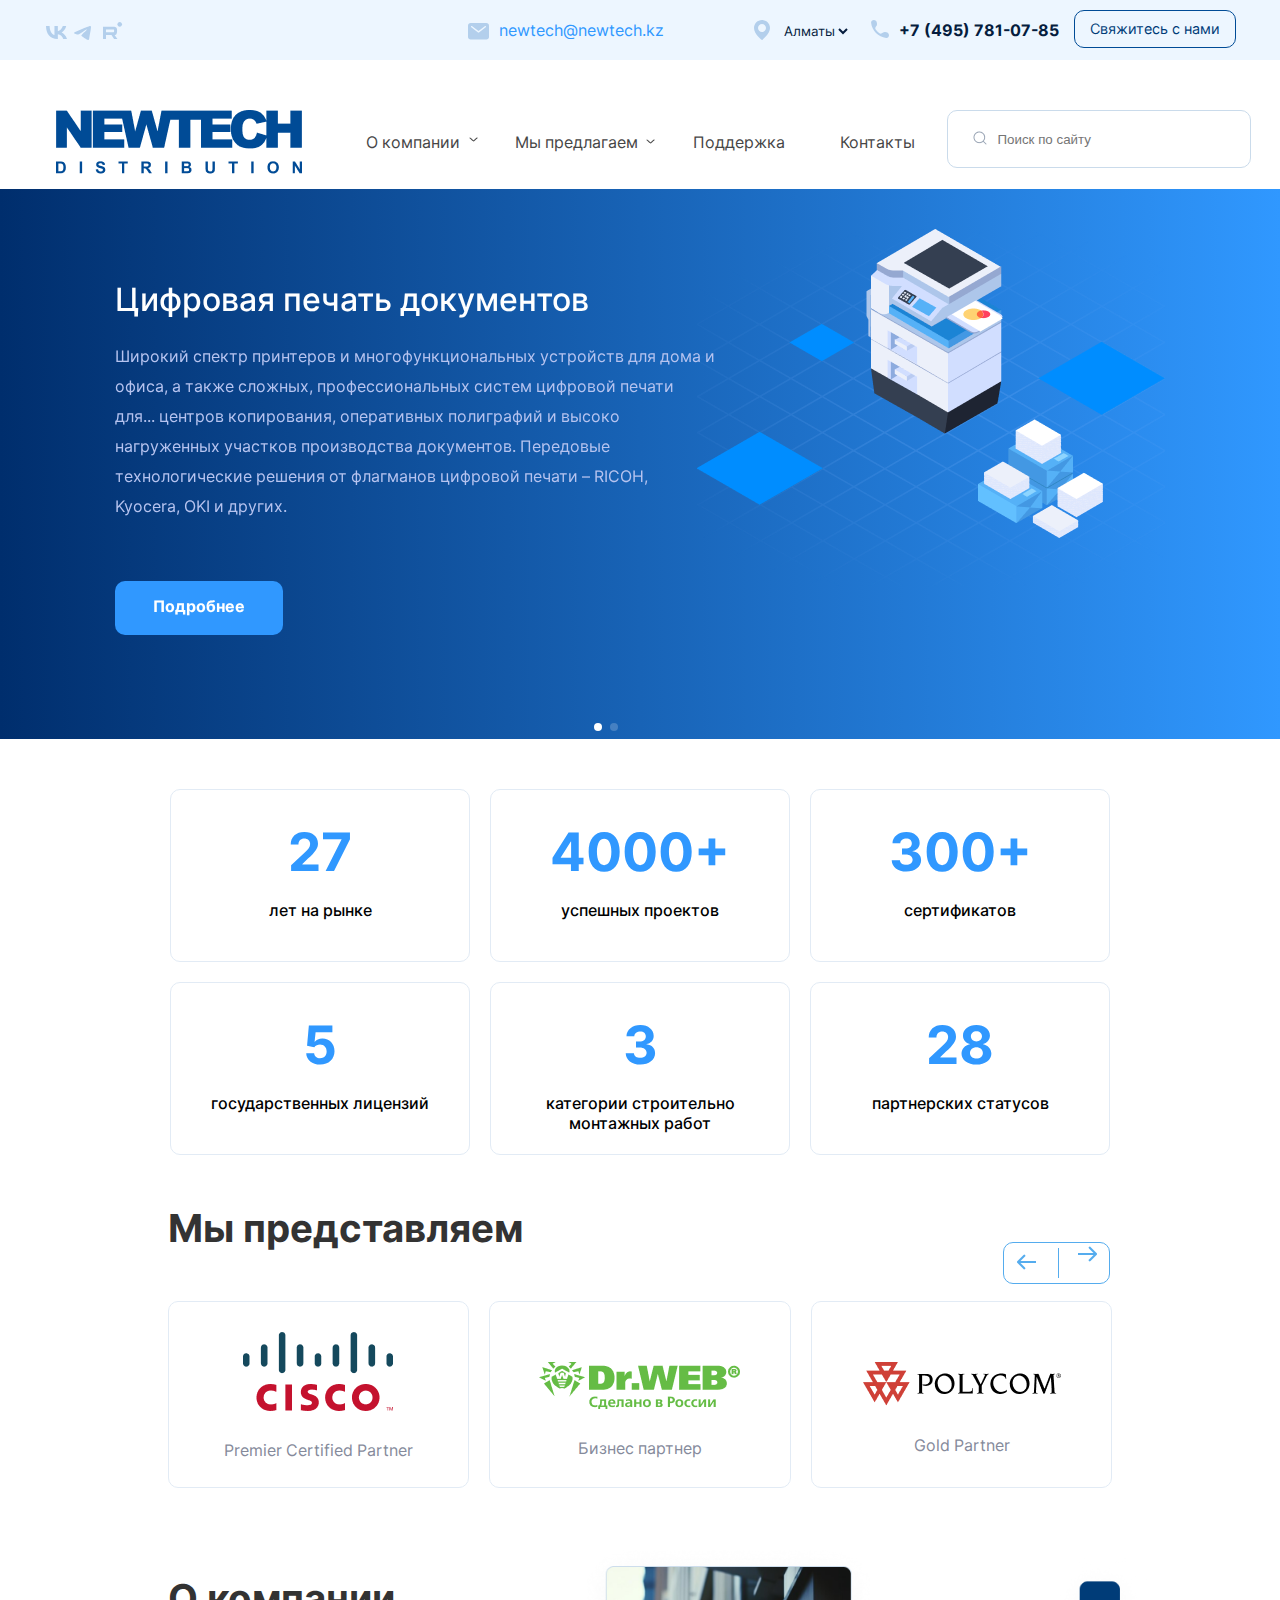
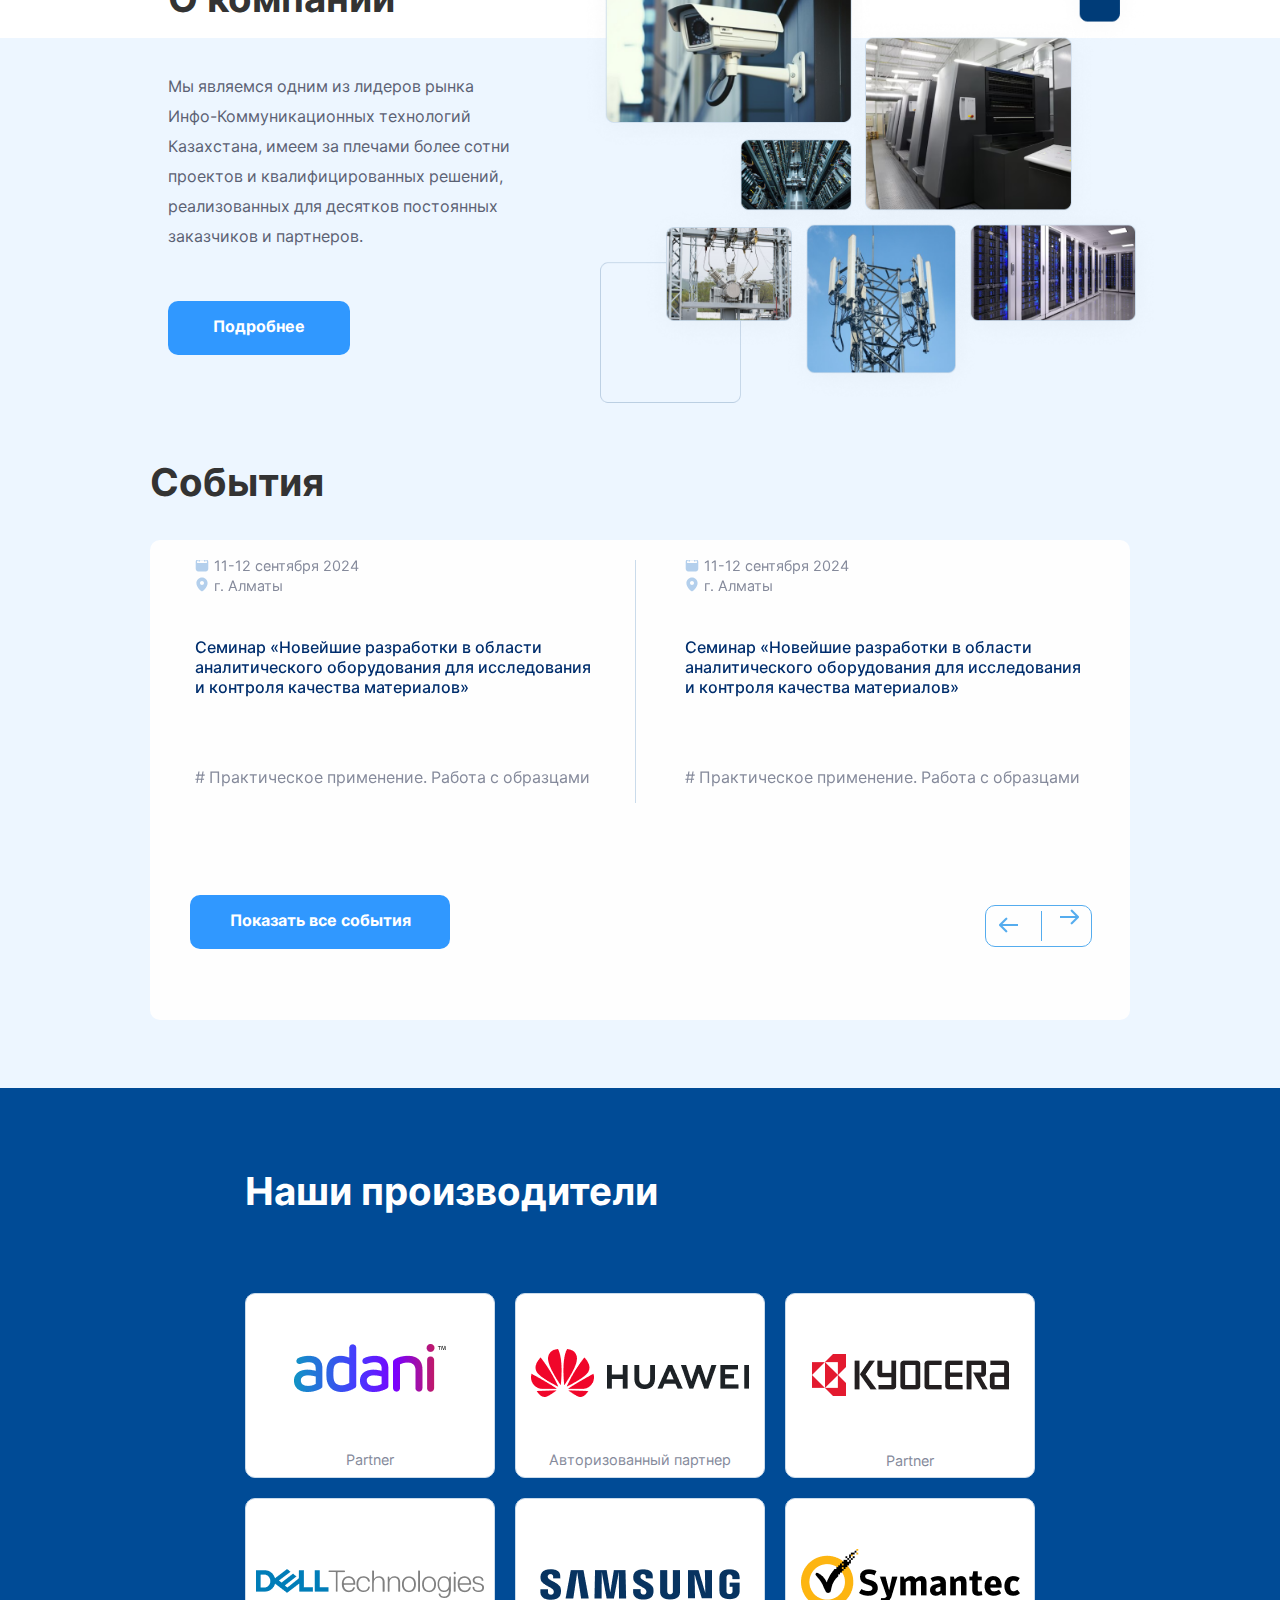
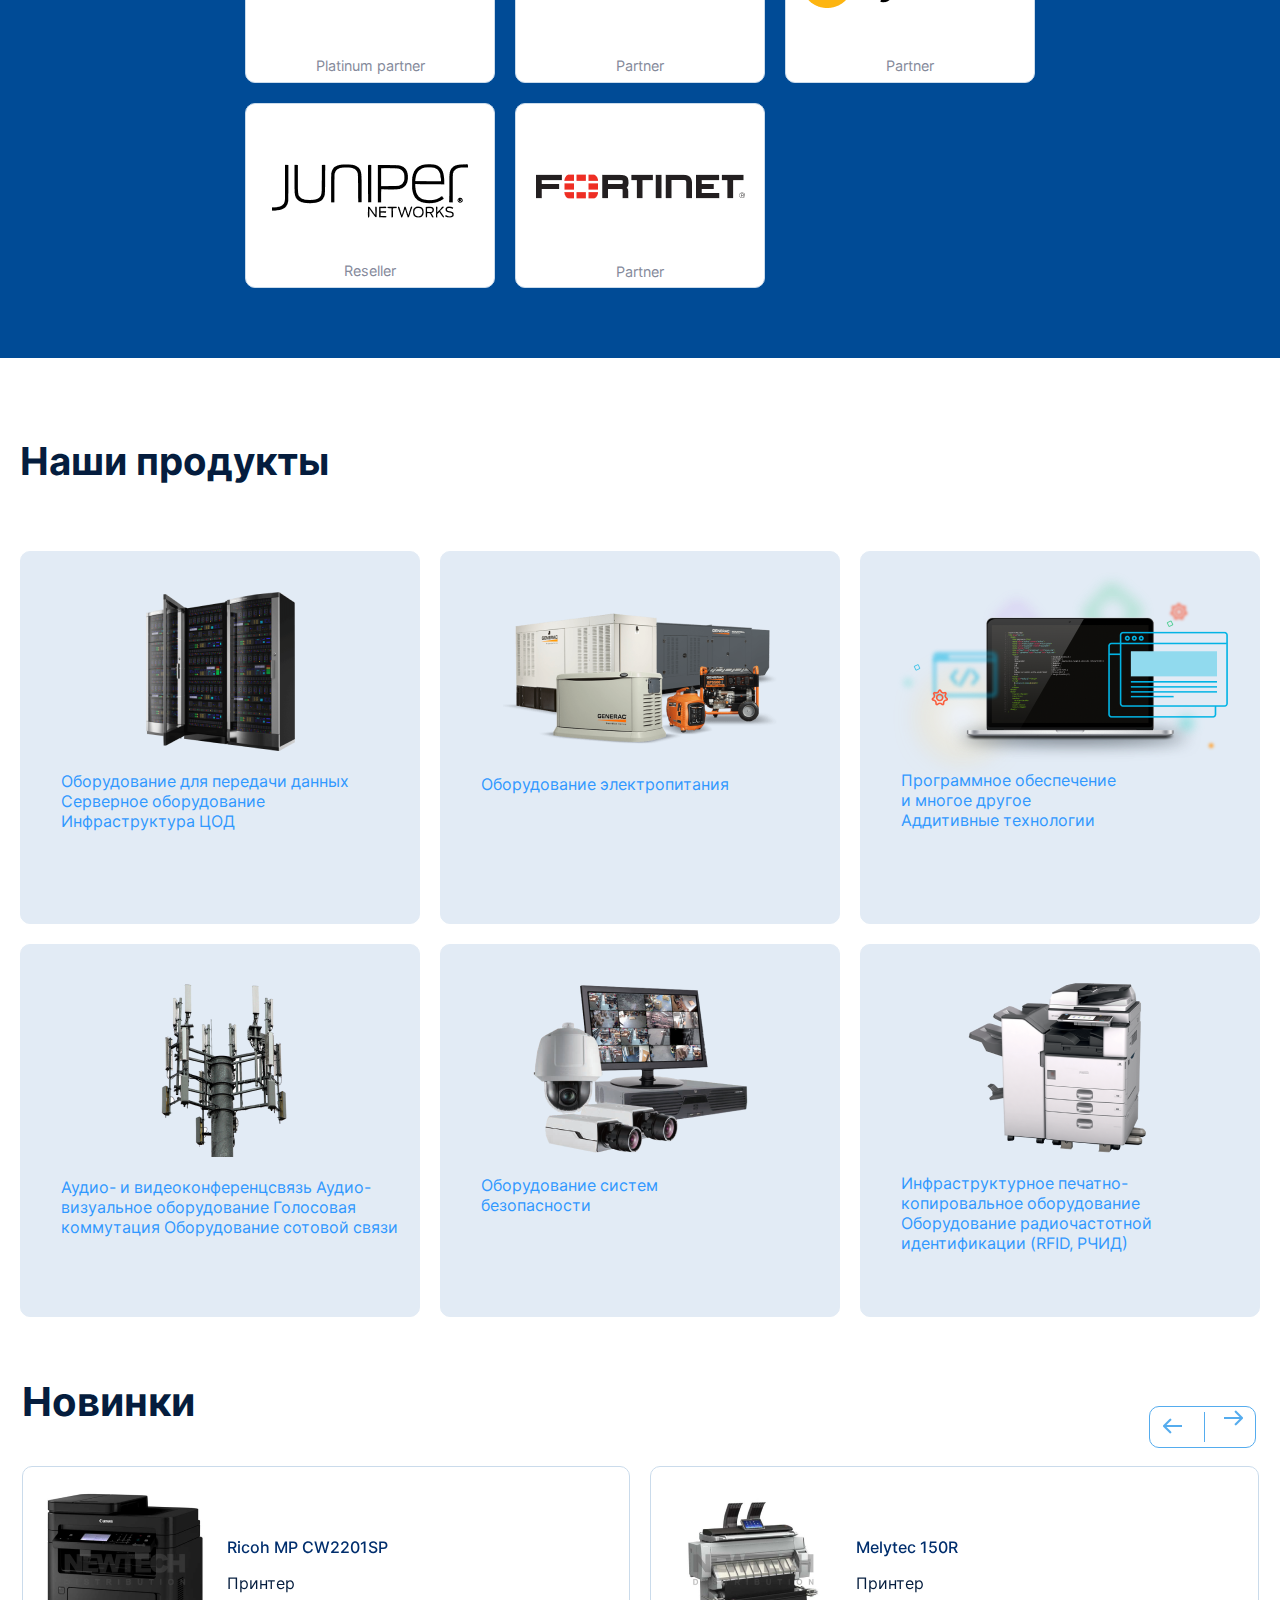
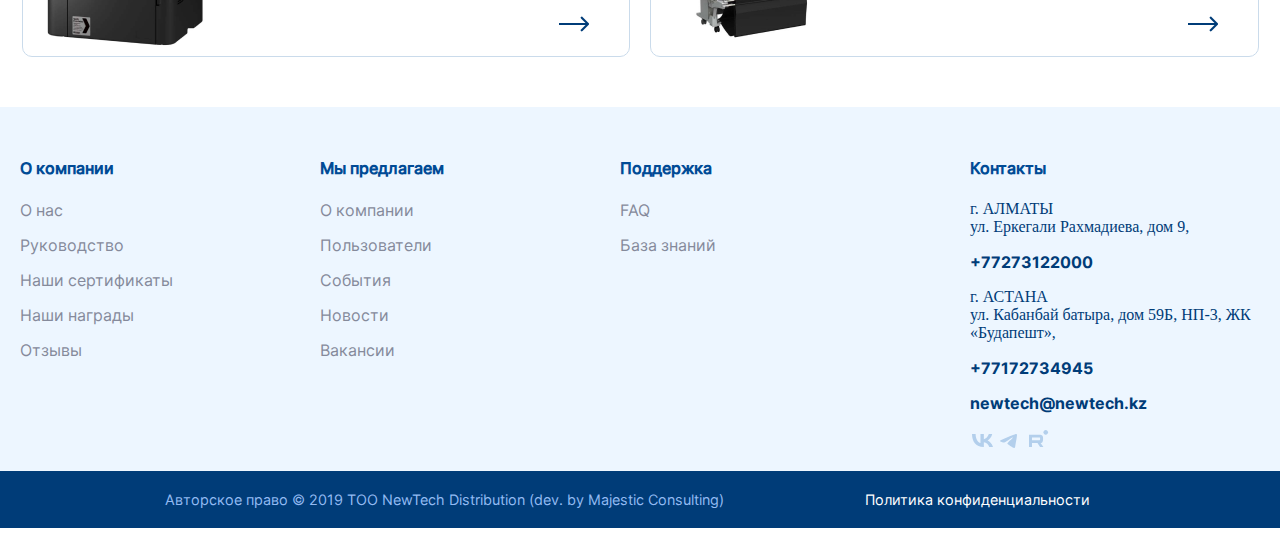
==== commit 182b1c03: "init" ====
--- a/index.html
+++ b/index.html
@@ -5,10 +5,10 @@
     <meta name="viewport" content="width=device-width, initial-scale=1.0" >
     <link rel="stylesheet" href="./styles/style.css" type="text/css" >
     <link rel="stylesheet" href="https://cdn.jsdelivr.net/npm/swiper@11/swiper-bundle.min.css">
+    <script src="https://cdn.jsdelivr.net/npm/swiper@11/swiper-bundle.min.js"></script>
     <script type="module" src="./js/main.js"></script>
     <script type="module" src="./js/slider.js"></script>
     <meta name="description" content="newtech" >
-    <script src="https://cdn.jsdelivr.net/npm/swiper@11/swiper-bundle.min.js"></script>
     <title>NewTech Distibushion</title>
   </head>
   <body>
@@ -124,7 +124,9 @@
                       </svg>
                     </li>
                     <li>
-                      <p>Алматы</p>
+                     <select>
+                        <option value="Алматы">Алматы</option>
+                     </select>
                     </li>
                   </ul>
                 </li>
@@ -247,6 +249,9 @@
           </div>
           <div class="cell">
             <form id="search" action="#" method="get">
+              <div class="left magnifying">
+                <img src="./image/search ico.png" alt="">
+              </div>
               <div>
                 <input
                   type="text"
@@ -338,7 +343,6 @@
                   <div class="nextslider">
                     <img src="./image/next_slider.png" alt="">
                   </div>
-                 
                 </div>  
               </div>  
               <div class="swiper-wrapper">
--- a/styles/style.css
+++ b/styles/style.css
@@ -31,6 +31,19 @@
 @font-face {
   font-family: inter_Light;
   src: url("../fonts/Inter-Light.woff");
+}
+
+select {
+  border: none;
+  outline: none;
+  background-color: #EDF6FF;
+  cursor: pointer;
+  color: #051D3E;
+  font-family: inter_regular;
+}
+
+.left {
+  float: left;
 }
 
 #more_details .content .left {
@@ -228,10 +241,15 @@
 #search input[type="text"] {
   border: 1px solid #cadbeb;
   border-radius: 10px;
-  padding-left: 10px;
+  padding-left: 50px;
   width: 250px;
   height: 54px;
   outline: none;
+}
+
+.magnifying {
+  position: absolute;
+  margin: 20px 12px 10px 25px;
 }
 
 #logo .company:hover .hover_company {
@@ -357,7 +375,7 @@
 #slider p {
   color: #b6c3ef;
   font-family: inter_regular;
-  line-height: 20px;
+  line-height: 30px;
 }
 
 .pag_slider_top {
@@ -389,6 +407,17 @@
   width: 168px;
 }
 
+.slider6 {
+  width: 1195px;
+  margin-top: 70px;
+}
+
+.slider6 .change_slider {
+  position: static;
+  float: right;
+  margin:  15px 5px -63px;
+}
+
 #slider .section:hover {
   background-color: #198bfd;
 }
@@ -531,7 +560,7 @@
   margin-bottom: 60px;
 }
 
-.slider3 {
+#media_slider3 .swiper{
   width: 1237px;
   margin-top: 60px;
 }
@@ -829,24 +858,22 @@
   width: 612px;
 }
 
-.slider3 h3 {
+#media_slider3 h3 {
   font-family: inter_bold;
   color: #051D3E;
   font-size: 250%;
   margin: 0;
 }
 
-.slider3 .position {
+#media_slider3 .position {
   float: right;
 }
 
-.slider3 .change_slider{
+#media_slider3 .change_slider{
   margin-top: -20px;
 }
 
-.slider3 .swiper-button-next:after, .swiper-button-prev:after {
- 
-}
+
 
 .new_items ul {
   padding: 0;
@@ -984,6 +1011,10 @@
   z-index: 300;
   opacity: 0;
   transform: translate(-200%, 0%);
+}
+
+.slider8 .swiper-pagination-bullet {
+  background-color: #55ACEE !important;
 }
 
 .show_contact {
@@ -1076,6 +1107,24 @@
   padding: 0px 10px;
 }
 
+#offer .cell:nth-child(3) {
+  width: 368px;
+}
+
+#offer .cell:nth-child(4) {
+  width: 350px;
+}
+
+#offer .cell:nth-child(5) {
+  width: 345px;
+  margin-left: -98px;
+  position: relative;
+}
+
+#offer .cell:nth-child(6) {
+  width: 319px;
+}
+
 #offer h2 {
   font-family: inter_bold;
   grid-column-start: 1;
@@ -1182,6 +1231,30 @@
   padding: 0px 10px;
 }
 
+#profile .cell:nth-child(2) {
+  width: 220px;
+}
+
+#profile .cell:nth-child(3) {
+  position: relative;
+  margin-left: -129px;
+  width: 480px;
+}
+
+#profile .cell:nth-child(5) {
+  width: 310px;
+}
+
+#profile .cell:nth-child(6) {
+  width: 295px;
+}
+
+#profile .cell:nth-child(7) {
+  position: relative;
+  margin-left: -53px;
+  width: 390px;
+}
+
 #geography {
   display: grid;
   grid-template-columns: 470px 445px;
@@ -1213,7 +1286,7 @@
 
 #expertise {
   display: grid;
-  grid-template-columns: 416px 408px;
+  grid-template-columns: 365px 275px;
   justify-content: center;
   grid-gap: 20px 20px;
   grid-auto-rows: 40px;
@@ -1221,10 +1294,11 @@
   margin-right: 116px;
 }
 
+
 #expertise h3 {
   font-size: 200%;
   grid-column-start: 1;
-  grid-column-end: 3;
+  grid-column-end: 4;
   margin-bottom: 80px;
   margin-top: -5px;
 }
@@ -1236,6 +1310,24 @@
   padding: 0px 10px;
 }
 
+#expertise .cell:nth-child(2) {
+  width: 350px;
+}
+
+#expertise .cell:nth-child(3) {
+  width: 260px;
+}
+
+#expertise .cell:nth-child(5) {
+  width: 165px;
+}
+
+#expertise .cell:nth-child(6) {
+  width: 400px;
+  position: relative;
+  margin-left: -185px;
+}
+
 .vecctor {
   color: #051d3e;
 }
@@ -1340,32 +1432,74 @@
   color: #002e6d;
 }
 
-#letters {
+/* #letters {
   display: grid;
   grid-template-columns: 575px 575px;
   justify-content: center;
   grid-gap: 0px 20px;
   margin-top: 60px;
+} */
+
+.slider5 {
+  width: 1163px;
+  margin-top: 70px;
+}
+
+
+.slider5 .swiper-slide img {
+  width: 570px;
+}
+
+.slider5 .change_slider , .media_slider5 .change_slider{
+  position: static;
+  float: right;
+  margin: 0px 0px 20px;
+}
+
+.media_slider5 {
+  width: 570px;
 }
 
 #letters img {
   width: 575px;
 }
 
-#letters h4 {
+.slider5 h4, .media_slider5 {
   color: #051d3e;
   font-family: inter_bold;
   font-size: 140%;
   margin: 0 0 10px;
-  grid-column-start: 1;
-  grid-column-end: 3;
-  margin-bottom: 40px;
+  margin-bottom: 10px;
+}
+
+.slider7 {
+  width: 1250px;
+}
+
+.slider7 .change_slider {
+  position: relative;
+  margin: 15px 10px -57px 10px;
+  float: right;
+}
+
+.slider7 h3 {
+  font-family: inter_bold;
+  font-size: 200%;
+  font-weight: normal;
+  color: #051D3E;
+  margin: 140px 0 -40px;
 }
 
 #awards {
-  grid-column-start: 1;
-  grid-column-end: 4;
-  width: 600px;
+  display: grid;
+  grid-template-columns: 600px;
+  margin-left: 20px;
+}
+
+#latters_slide {
+  display: grid;
+  grid-template-columns: 1163px;
+  justify-content: center;
 }
 
 #awards .grid {
@@ -1438,10 +1572,19 @@
   background: none;
 }
 
+.border_active_of {
+  border-bottom: 2px solid #CADBEB;
+  margin: 109px 10px 10px 10px;
+  position: absolute;
+  width: 426px;
+}
+
 #showcase ul {
   padding: 0;
   margin: 100px 0 0;
   list-style: none;
+  position: relative;
+  z-index: 200;
 }
 
 #showcase p {
@@ -1462,6 +1605,11 @@
 #showcase ul li a {
   color: #051d3e;
   font-family: inter_regular;
+  padding-bottom: 4px;
+}
+
+#menu_products .active {
+  border-bottom: 4px solid #55acee;
 }
 
 #showcase ul li a:hover {
@@ -1506,6 +1654,10 @@
   grid-gap: 20px;
 }
 
+.grid_product .stl {
+  margin: 10px -218px 10px 10px;
+}
+
 .grid_product a {
   background: none !important;
 }
@@ -1623,7 +1775,6 @@
 
 #more_details {
   display: grid;
-  grid-template-columns: 1000px;
   justify-content: center;
 
 }
@@ -1631,6 +1782,8 @@
 #menu_products {
   width: 465px;
 }
+
+
 
 #more_details .content .contact_us {
   display: block;
@@ -1677,6 +1830,14 @@
 
 #info {
   font-family: inter_regular;
+}
+
+.active_info {
+  border-bottom: 4px solid #55acee;
+}
+
+#nav .active {
+  border-bottom: 4px solid #55acee;
 }
 
 #nav li a:hover {
@@ -2076,11 +2237,30 @@
   justify-content: center;
   margin-top: -40px;
 }
+.bg_products {
+  color: #55ACEE;
+}
 
 #products_grid .cell {
   background-color: #55acee;
   border-radius: 10px;
   text-align: center;
+}
+
+
+#products_grid .cell:hover {
+  cursor: pointer;
+  background-color: #fff;
+  border: 1px solid #55ACEE;
+  background: url("../image/stl_products.png") no-repeat bottom 19% right 10%;
+}
+
+#products_grid .cell:hover p {
+  color: #55ACEE
+}
+
+#products_grid .cell:hover img {
+  display: none;
 }
 
 #products_grid p {
@@ -2156,6 +2336,8 @@
 .grid_item h4 {
   color: #002e6d;
   font-family: inter_bold;
+  border-bottom: 1px solid #CADBEB;
+  padding-bottom: 20px;
 }
 
 #support h3 {
@@ -2197,6 +2379,12 @@
   color: #5b6173;
 }
 
+  
+#search img {
+  width: 16px !important;
+  margin-left: 0 !important;
+}
+
 .grid_support .cell {
   border: 1px solid #cadbeb;
   padding: 20px 20px 20px 20px;
@@ -2227,6 +2415,10 @@
 
 .both {
   height: 10px;
+}
+
+#contact  .underline {
+  text-decoration: underline;
 }
 
 #contact {
@@ -2331,7 +2523,8 @@
 
 #news h6,
 #news h5 {
-  font-family: inter_bold;
+  font-family: inter_regular;
+  font-weight: normal;
   color: #051d3e;
   font-size: 100%;
 }
@@ -2415,11 +2608,16 @@
   #more_information {
     width: 300px;
   }
+
+  #more_information .left {
+    font-size: 85%;
+    margin-top: 17px;
+  }
 }
 
 @media screen and (max-width: 570px) {
   #product_reviews {
-    grid-template-columns: 280px !important;
+    grid-template-columns: 300px !important;
   }
   #send_review input,
   #send_review textarea {
@@ -2462,6 +2660,16 @@
 
   .slider2 {
     height: 455px;
+  }
+}
+
+@media screen and (max-width: 640px) {
+  .slider7 {
+    width: 320px !important;
+  }
+
+  .slider7 .change_slider {
+    margin: 50px 10px -76px 10px;
   }
 }
 
@@ -2512,6 +2720,12 @@
   }
 }
 
+@media screen and (max-width: 1300px) {
+  .slider7 .nextslider img {
+    margin: -47px 11px 23px 69px;
+  }
+}
+
 @media screen and (max-width: 1250px) {
   .slider_grid {
     grid-template-columns: 500px 400px;
@@ -2555,7 +2769,7 @@
 @media screen and (max-width: 635px) {
   #slider .more {
     width: 220px;
-    height: 158px;
+    height: 172px;
     overflow: hidden;
   }
 
@@ -2585,9 +2799,32 @@
   #slider .content_card {
     padding-top: 0;
   }
+
+  #solutions .grid {
+    margin-top: 15px;
+  }
+
+  #products_grid {
+    margin-top: 15px;
+  }
+
+  #our_services .grid_item {
+    margin-top: 15px;
+  }
+
+  #support .grid_support {
+    margin-top: 15px;
+  }
+
+  #contact {
+    margin-top: 15px;
+  }
 }
 
 @media screen and (max-width: 1270px) {
+  .slider7 {
+    width: 611px;
+  }
   #producnts {
     grid-template-columns: 400px 400px;
   }
@@ -2625,7 +2862,7 @@
   }
 
   #slider .more1 {
-    height: 149px ;
+    height: 174px ;
   }
 
   #slider .position {
@@ -2734,6 +2971,10 @@
   #company img {
     width: 300px !important;
   }
+
+  header .table ul li {
+    margin-left: 7px;
+  }
 }
 
 @media screen and (max-width: 890px) {
@@ -2759,13 +3000,22 @@
     width: 400px;
   }
 
-  .slider3 {
+  #media_slider3 .swiper {
     width: 400px !important;
   }
 
   #offer .vecctor {
     line-height: 20px !important;
   }
+
+  #offer .cell:nth-child(5) {
+    margin-left: 0;
+  }
+
+  #offer .cell {
+    width: 448px !important;
+  }
+
 }
 
 @media screen and (max-width: 485px) {
@@ -2781,7 +3031,7 @@
 }
 
 @media screen and (max-width: 1275px) {
-  .slider3 {
+  #media_slider3 .swiper {
     width: 815px;
   }
 
@@ -2954,10 +3204,23 @@
   }
 }
 
+@media screen and (max-width: 820px) {
+  #our_services .grid_item .cell {
+    height: 400px;
+  }
+}
+
+@media screen and (max-width: 400px) {
+  #our_products .left {
+    height: 280px;
+  }
+}
+
 @media screen and (max-width: 1070px) {
   #product_reviews {
     display: grid;
     justify-content: center;
+    margin-left: 0;
   }
 }
 
@@ -3077,6 +3340,16 @@
   }
 }
 
+@media screen and (max-width: 665px) {
+  .media_slider5 .swiper-wrapper img {
+    width: 320px;
+  }
+
+  .media_slider5 {
+    width: 320px !important;
+  }
+}
+
 @media screen and (max-width: 1280px) {
   #manufacturers {
     grid-template-columns: 250px 250px 250px;
@@ -3085,6 +3358,18 @@
   #manufacturers h3 {
     grid-column-start: 1;
     grid-column-end: 4;
+  }
+
+  .media_slider5 {
+    width: 616px;
+  } 
+
+  .media_slider5 h4 {
+    margin-bottom: 20px !important;
+    margin-top: 70px;
+  }
+  .nextslider img {
+    margin: -47px 11px 30px 69px;
   }
 }
 
@@ -3219,6 +3504,7 @@
   color: #fff;
   font-family: inter_bold;
   width: 565px;
+  cursor: pointer;
   height: 48px;
 }
 
@@ -3314,6 +3600,10 @@
     height: 44px;
   }
 
+  .magnifying {
+    margin: 10px 12px 10px 25px;
+  }
+
   #logo img {
     width: 150px;
     margin-top: 5px;
@@ -3324,6 +3614,9 @@
 }
 
 @media screen and (max-width: 550px) {
+  .magnifying {
+    margin: 5px 12px 10px 39px;
+  }
   #search input[type="text"] {
     width: 200px !important;
     height: 34px;
@@ -3394,7 +3687,7 @@
     width: 250px;
   }
 
-  .slider3 h3 {
+  #media_slider3  h3 {
     margin-bottom: 30px;
   }
 
@@ -3405,12 +3698,12 @@
     float: none;
   }
 
-  .slider3 .change_slider {
+  #media_slider3  .change_slider {
     margin-top: -10px;
     margin-left: -108px;
   }
 
-  .slider3 {
+  #media_slider3 .swiper {
     width: 300px !important;
   }
 }
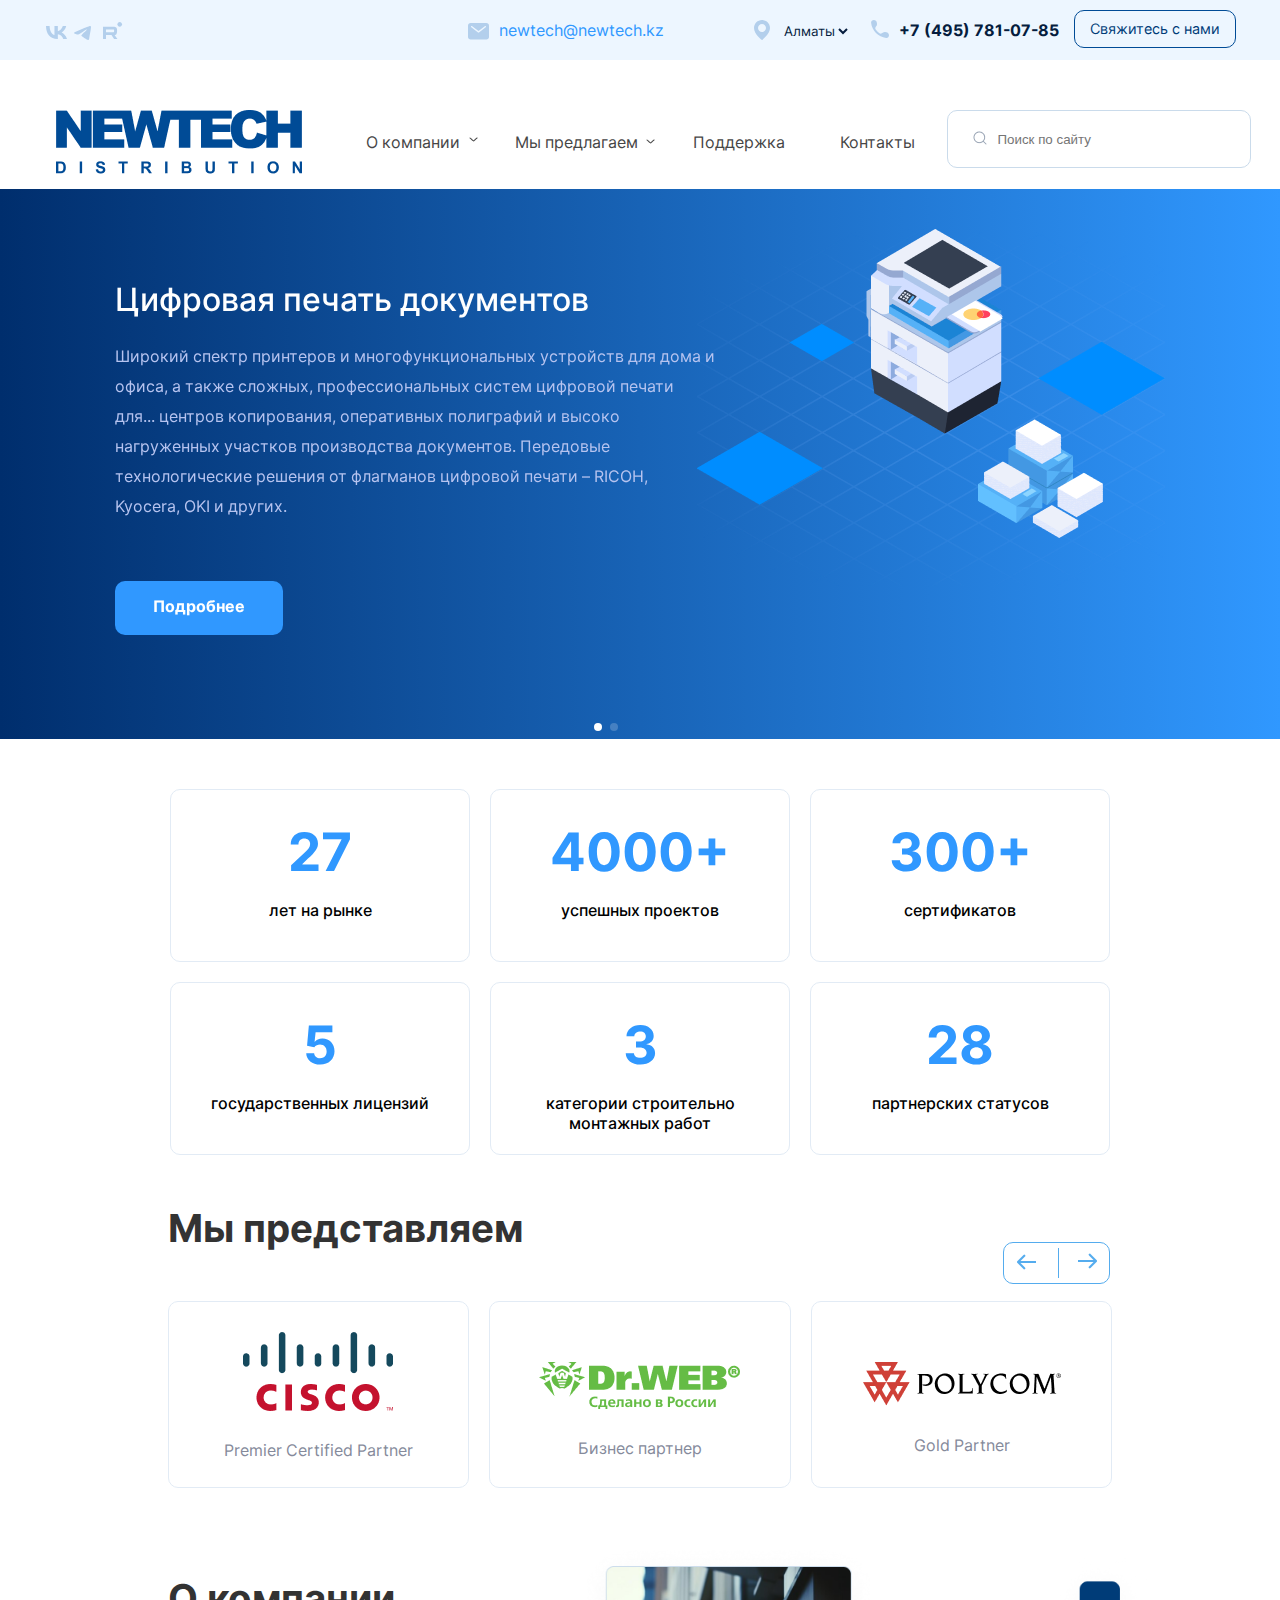
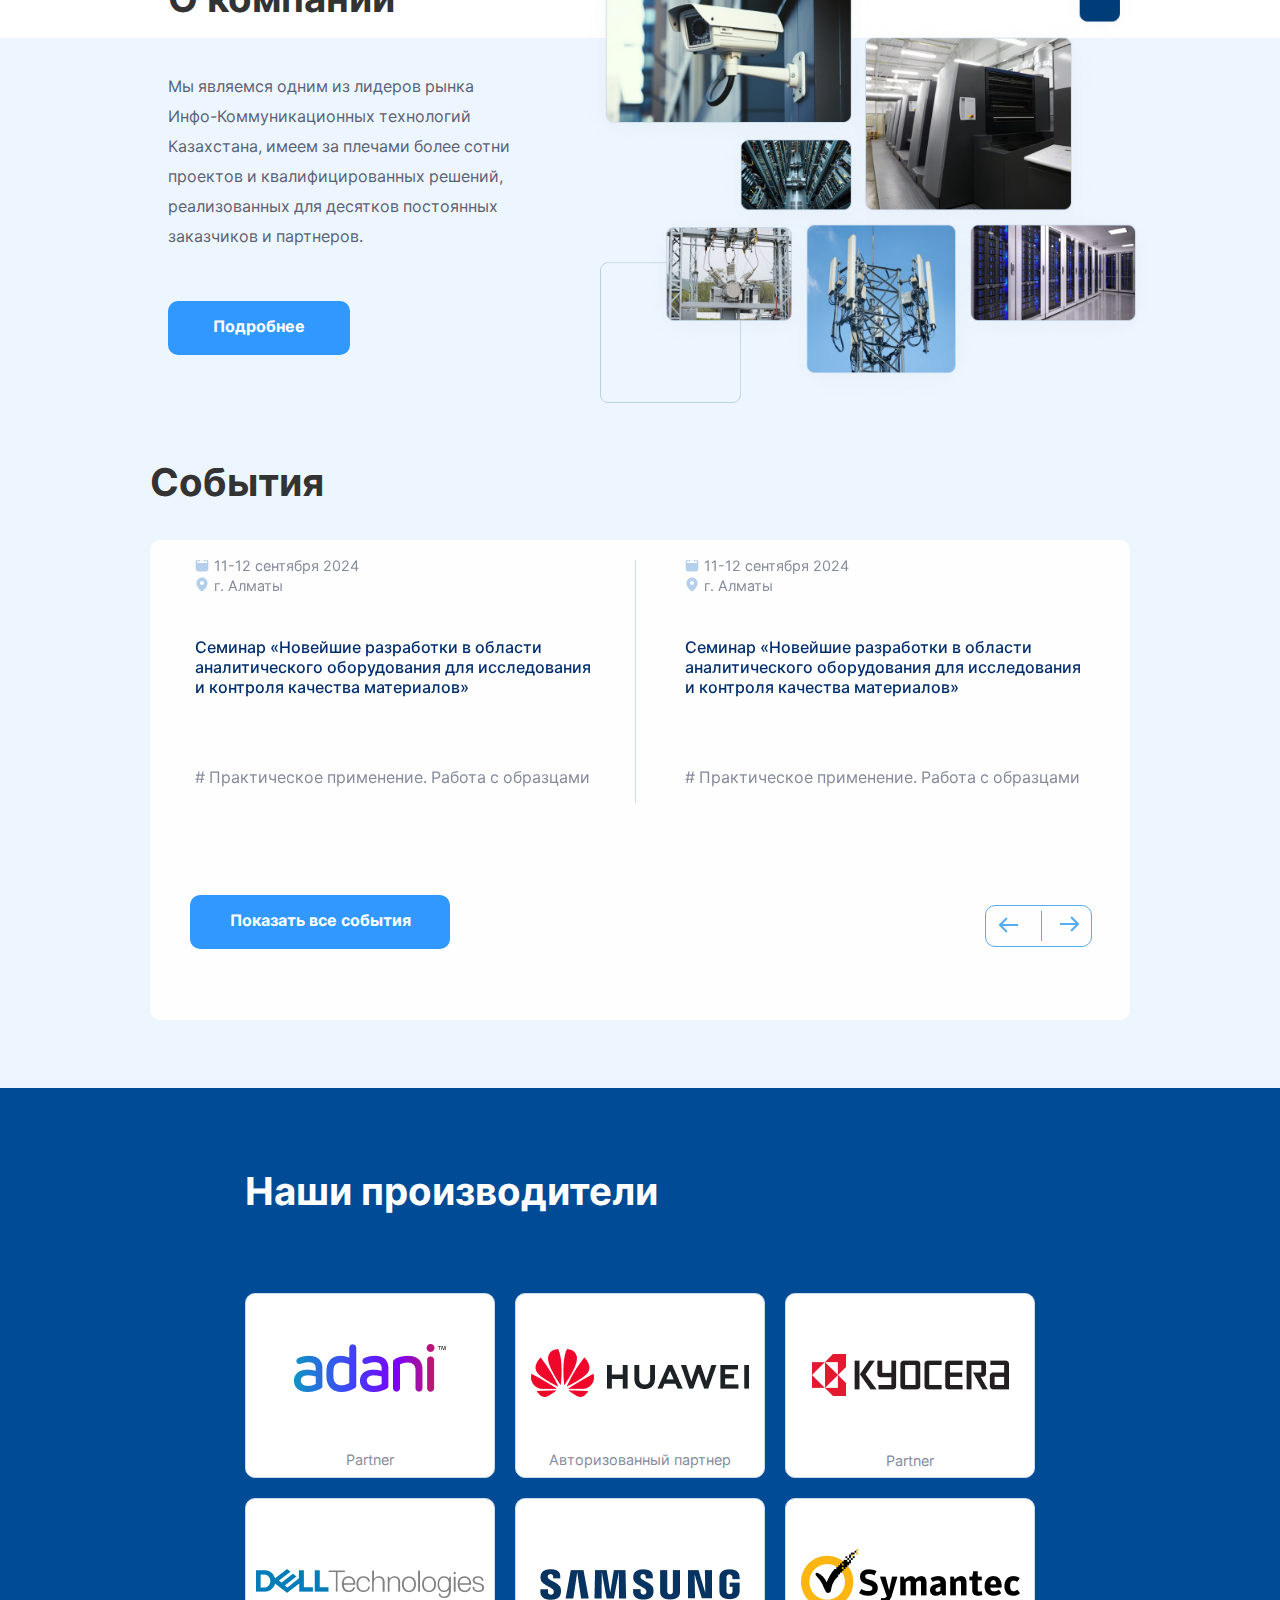
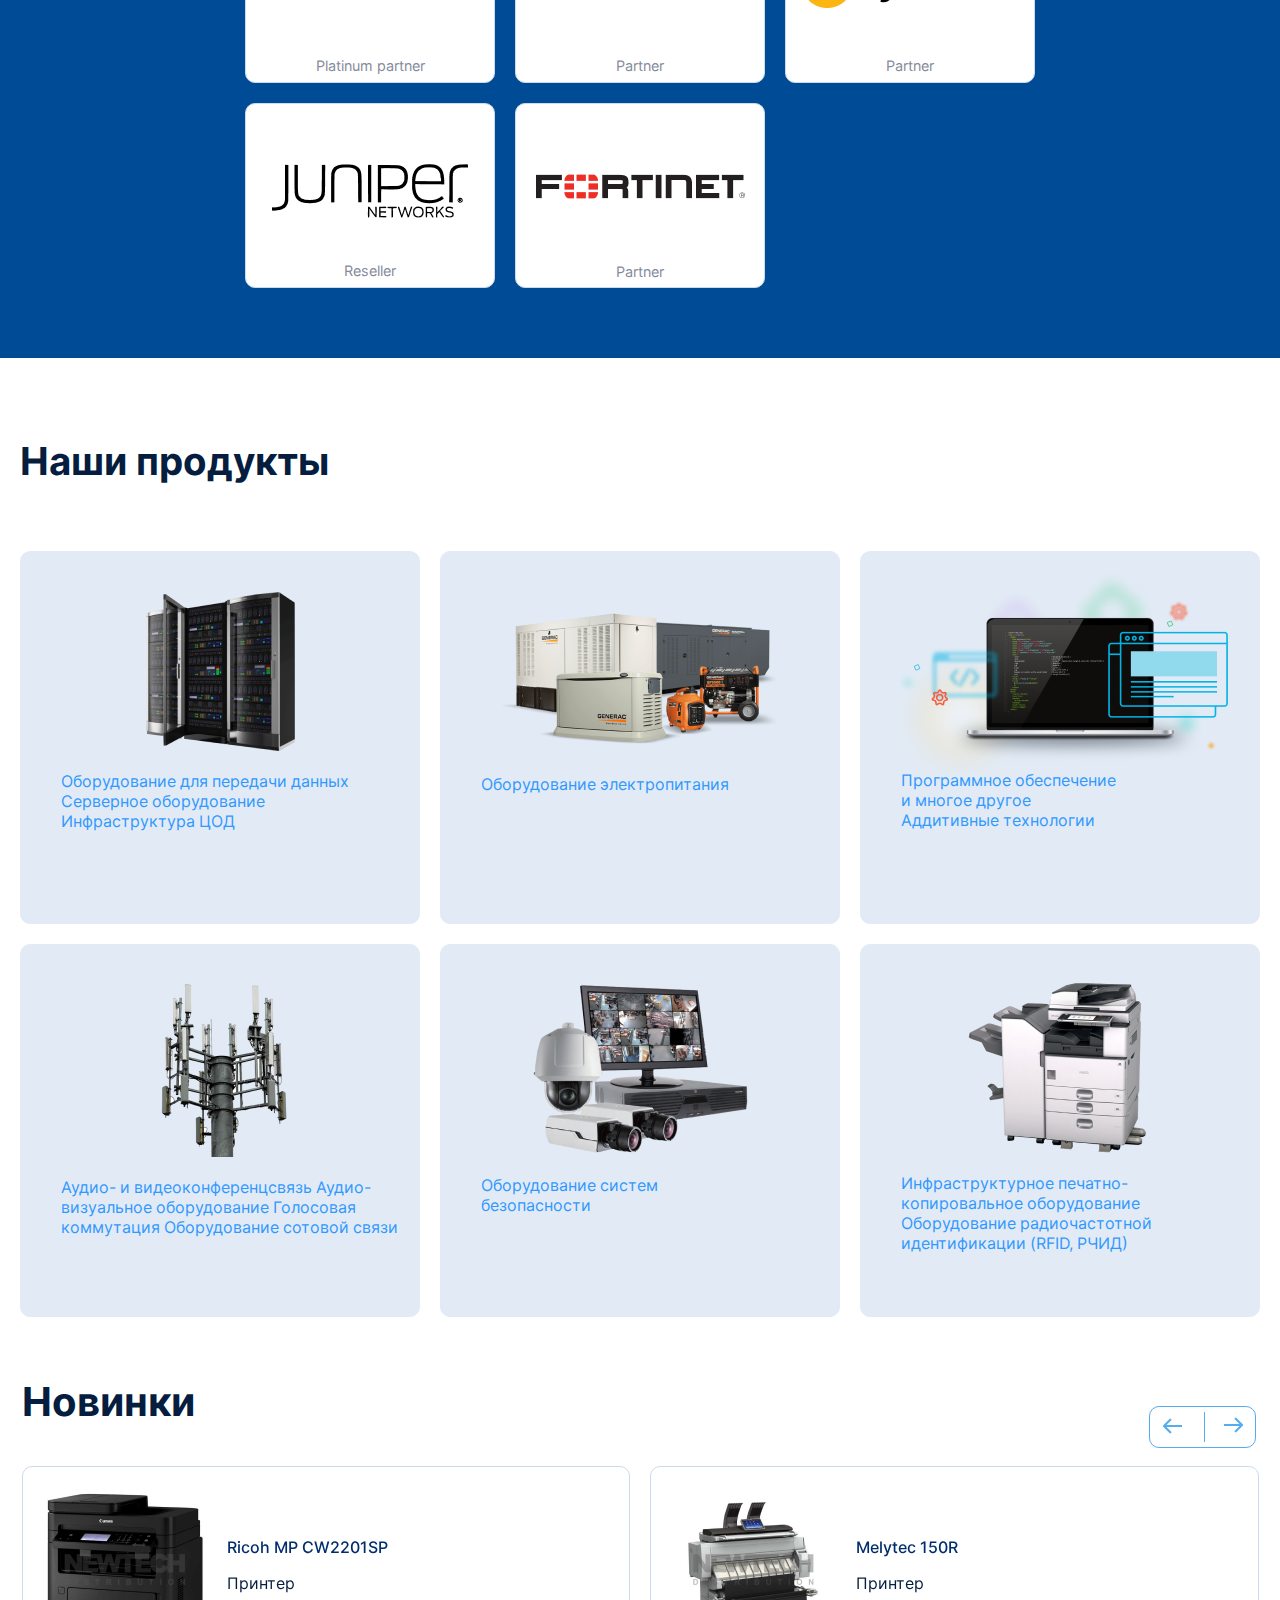
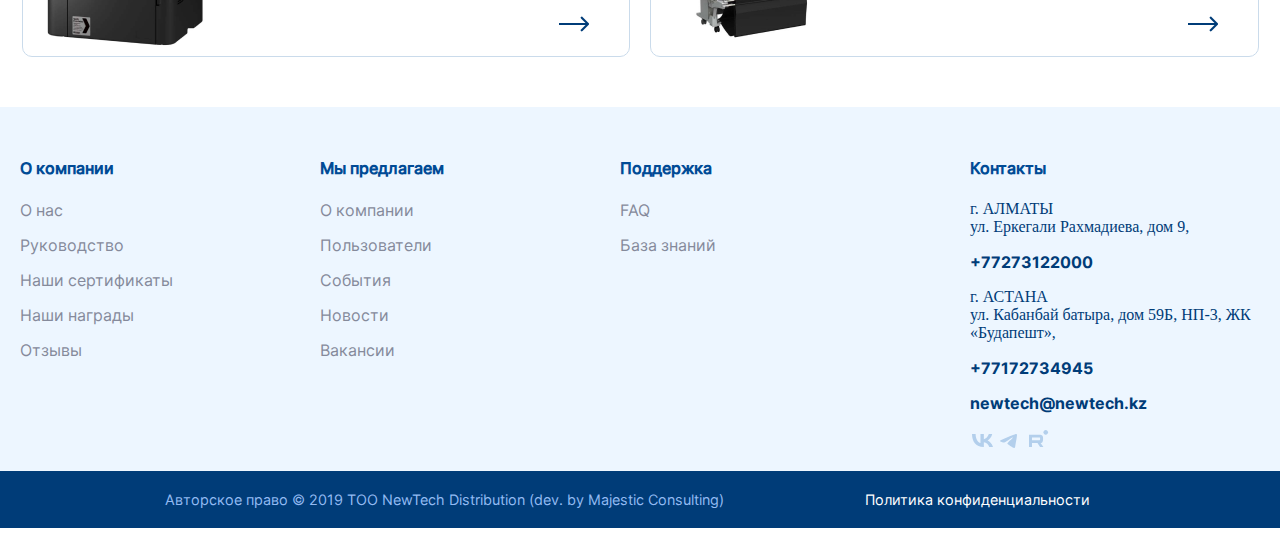
==== commit 8c0618d4: "init" ====
--- a/index.html
+++ b/index.html
@@ -2,37 +2,56 @@
 <html lang="ru">
   <head>
     <meta charset="UTF-8" />
-    <meta name="viewport" content="width=device-width, initial-scale=1.0" >
-    <link rel="stylesheet" href="./styles/style.css" type="text/css" >
-    <link rel="stylesheet" href="https://cdn.jsdelivr.net/npm/swiper@11/swiper-bundle.min.css">
+    <meta name="viewport" content="width=device-width, initial-scale=1.0" />
+    <link rel="stylesheet" href="./styles/style.css" type="text/css" />
+    <link
+      rel="stylesheet"
+      href="https://cdn.jsdelivr.net/npm/swiper@11/swiper-bundle.min.css" />
     <script src="https://cdn.jsdelivr.net/npm/swiper@11/swiper-bundle.min.js"></script>
     <script type="module" src="./js/main.js"></script>
     <script type="module" src="./js/slider.js"></script>
-    <meta name="description" content="newtech" >
+    <meta name="description" content="newtech" />
     <title>NewTech Distibushion</title>
   </head>
   <body>
-      <div id="fixed_form">
-        <div id="contactUS">
-          <div class="cell">
-            <img src="./image/material-symbols_close-rounded.png" alt="Close" class="close_form">
-            <p class="title">Мы с вами свяжемся</p>
-            <p>Заранее благодарны за проявленный Вами интерес к нашей. После того как вы отправите нам заявку, мы с вами свяжемся. Мы всегда очень рады и новым и давним партнерам и коллегам!</p>
-            <form id="send_contacts" action="#" method="post">
-              <div>
-                <label>Имя</label>
-                <br>
-                <input type="text" name="name" value="" placeholder="Введите ваше полное имя">
-              </div>
-                <div>
-                  <label>Email</label>
-                  <br>
-                  <input type="email" name="name" value="" placeholder="Введите электронную почту">
-                </div>
-                <div>
-                  <label>Комментарий / Вопрос</label>
-                  <textarea name="message" placeholder="Напишите о ваших пожеланиях / предложениях, либо оставьте вопрос"></textarea>
-              </div>
+    <div id="fixed_form">
+      <div id="contactUS">
+        <div class="cell">
+          <img
+            src="./image/material-symbols_close-rounded.png"
+            alt="Close"
+            class="close_form" />
+          <p class="title">Мы с вами свяжемся</p>
+          <p>
+            Заранее благодарны за проявленный Вами интерес к нашей. После того
+            как вы отправите нам заявку, мы с вами свяжемся. Мы всегда очень
+            рады и новым и давним партнерам и коллегам!
+          </p>
+          <form id="send_contacts" action="#" method="post">
+            <div>
+              <label>Имя</label>
+              <br />
+              <input
+                type="text"
+                name="name"
+                value=""
+                placeholder="Введите ваше полное имя" />
+            </div>
+            <div>
+              <label>Email</label>
+              <br />
+              <input
+                type="email"
+                name="name"
+                value=""
+                placeholder="Введите электронную почту" />
+            </div>
+            <div>
+              <label>Комментарий / Вопрос</label>
+              <textarea
+                name="message"
+                placeholder="Напишите о ваших пожеланиях / предложениях, либо оставьте вопрос"></textarea>
+            </div>
             <div>
               <button type="submit">Оправить</button>
             </div>
@@ -43,21 +62,952 @@
     <div id="container">
       <header>
         <div class="bg_header">
-        <div class="table">
-          <div class="row">
-            <div class="cell">
-               <a href="#">
-                <svg
+          <div class="table">
+            <div class="row">
+              <div class="cell">
+                <a href="#">
+                  <svg
                     width="24"
                     height="24"
                     viewBox="0 0 24 24"
                     fill="none"
                     xmlns="http://www.w3.org/2000/svg">
                     <path
-                    d="M13.4379 19C6.26296 19 2.17052 14.1201 2 6H5.594C5.71205 11.96 8.36165 14.4845 10.4603 15.005V6H13.8445V11.1401C15.9169 10.9189 18.0943 8.57658 18.8289 6H22.213C21.649 9.17518 19.2879 11.5175 17.609 12.4805C19.2879 13.2613 21.9769 15.3043 23 19H19.2748C18.4747 16.5275 16.481 14.6146 13.8445 14.3544V19H13.4379Z"
-                    fill="#B3CFEC" />
-                </svg>
-            </a> 
+                      d="M13.4379 19C6.26296 19 2.17052 14.1201 2 6H5.594C5.71205 11.96 8.36165 14.4845 10.4603 15.005V6H13.8445V11.1401C15.9169 10.9189 18.0943 8.57658 18.8289 6H22.213C21.649 9.17518 19.2879 11.5175 17.609 12.4805C19.2879 13.2613 21.9769 15.3043 23 19H19.2748C18.4747 16.5275 16.481 14.6146 13.8445 14.3544V19H13.4379Z"
+                      fill="#B3CFEC" />
+                  </svg>
+                </a>
+                <a href="#">
+                  <svg
+                    width="24"
+                    height="24"
+                    viewBox="0 0 24 24"
+                    fill="none"
+                    xmlns="http://www.w3.org/2000/svg">
+                    <path
+                      fill-rule="evenodd"
+                      clip-rule="evenodd"
+                      d="M3.16861 12.0268C6.20173 10.7043 9.24365 9.40192 12.2942 8.11966C16.6392 6.32293 17.5429 6.01051 18.131 6.00014C18.2614 5.99755 18.5509 6.02996 18.7374 6.18163C19.0165 6.4059 19.0178 6.89203 18.9865 7.21482C18.7517 9.67528 17.732 15.6436 17.213 18.3984C16.9939 19.5651 16.5623 19.9553 16.1437 19.9929C15.2361 20.0771 14.545 19.3966 13.666 18.8236C12.2877 17.9265 11.5105 17.3678 10.1739 16.4902C8.62858 15.479 9.63007 14.9229 10.5103 14.0141C10.7411 13.7756 14.7445 10.1562 14.8227 9.82695C14.8318 9.78676 14.841 9.6325 14.7497 9.55212C14.6584 9.47175 14.5228 9.49897 14.425 9.52101C14.2868 9.55212 12.0869 10.9988 7.8253 13.8573C7.19936 14.2851 6.63472 14.4925 6.12745 14.4808C5.56933 14.4679 4.49481 14.1671 3.69544 13.9091C2.71481 13.5928 1.93631 13.4243 2.00412 12.8876C2.03933 12.6063 2.42793 12.3185 3.16861 12.0268Z"
+                      fill="#B3CFEC" />
+                  </svg>
+                </a>
+                <a href="#">
+                  <svg
+                    width="24"
+                    height="24"
+                    viewBox="0 0 24 24"
+                    fill="none"
+                    xmlns="http://www.w3.org/2000/svg">
+                    <path
+                      d="M13.0101 12.2794H5.98101V9.39967H13.0101C13.4207 9.39967 13.7062 9.47376 13.8495 9.60315C13.9928 9.73254 14.0815 9.97252 14.0815 10.3231V11.3571C14.0815 11.7265 13.9928 11.9664 13.8495 12.0958C13.7062 12.2252 13.4207 12.2805 13.0101 12.2805V12.2794ZM13.4924 6.6847H3V18.9999H5.98101V14.9933H11.4747L14.0815 18.9999H17.4196L14.5456 14.9745C15.6052 14.8119 16.081 14.4757 16.4734 13.9217C16.8658 13.3676 17.0625 12.4818 17.0625 11.2996V10.3762C17.0625 9.67504 16.9909 9.12098 16.8658 8.69632C16.7407 8.27165 16.5268 7.90229 16.2232 7.57053C15.9024 7.25644 15.5453 7.03527 15.1165 6.88707C14.6878 6.75768 14.1521 6.68359 13.4924 6.68359V6.6847Z"
+                      fill="#B3CFEC" />
+                    <path
+                      d="M19.7101 6.68367C20.975 6.68367 22.0003 5.63519 22.0003 4.34184C22.0003 3.04848 20.975 2 19.7101 2C18.4453 2 17.4199 3.04848 17.4199 4.34184C17.4199 5.63519 18.4453 6.68367 19.7101 6.68367Z"
+                      fill="#B3CFEC" />
+                  </svg>
+                </a>
+              </div>
+              <div class="cell">
+                <ul>
+                  <li>
+                    <svg
+                      class="mail_top hide"
+                      width="21"
+                      height="17"
+                      viewBox="0 0 21 17"
+                      fill="none"
+                      xmlns="http://www.w3.org/2000/svg">
+                      <path
+                        d="M18.375 0H2.625C1.92904 0.000744481 1.26179 0.277545 0.769667 0.769667C0.277545 1.26179 0.000744481 1.92904 0 2.625V13.875C0.000744481 14.571 0.277545 15.2382 0.769667 15.7303C1.26179 16.2225 1.92904 16.4993 2.625 16.5H18.375C19.071 16.4993 19.7382 16.2225 20.2303 15.7303C20.7225 15.2382 20.9993 14.571 21 13.875V2.625C20.9993 1.92904 20.7225 1.26179 20.2303 0.769667C19.7382 0.277545 19.071 0.000744481 18.375 0ZM17.7103 4.34203L10.9603 9.59203C10.8287 9.69436 10.6667 9.74991 10.5 9.74991C10.3333 9.74991 10.1713 9.69436 10.0397 9.59203L3.28969 4.34203C3.21038 4.28214 3.14377 4.20709 3.09372 4.12123C3.04367 4.03537 3.01118 3.94042 2.99815 3.8419C2.98511 3.74338 2.99179 3.64325 3.01778 3.54733C3.04378 3.45142 3.08858 3.36162 3.14958 3.28316C3.21058 3.20471 3.28656 3.13916 3.37312 3.09032C3.45967 3.04149 3.55506 3.01034 3.65376 2.99869C3.75245 2.98704 3.85248 2.99513 3.94802 3.02247C4.04357 3.04981 4.13272 3.09587 4.21031 3.15797L10.5 8.04984L16.7897 3.15797C16.947 3.0392 17.1447 2.98711 17.34 3.01296C17.5354 3.03881 17.7128 3.14053 17.8338 3.29612C17.9547 3.45171 18.0096 3.64866 17.9865 3.84439C17.9634 4.04011 17.8642 4.21888 17.7103 4.34203Z"
+                        fill="#B3CFEC" />
+                    </svg>
+                  </li>
+                  <li>
+                    <a href="#" class="mail hide">newtech@newtech.kz</a>
+                  </li>
+                </ul>
+              </div>
+              <div class="cell">
+                <ul class="contacts">
+                  <li>
+                    <ul>
+                      <li>
+                        <svg
+                          width="16"
+                          height="20"
+                          viewBox="0 0 16 20"
+                          fill="none"
+                          xmlns="http://www.w3.org/2000/svg">
+                          <path
+                            d="M8.00008 0C3.58908 0 8.14446e-05 3.589 8.14446e-05 7.995C-0.0289186 14.44 7.69608 19.784 8.00008 20C8.00008 20 16.0291 14.44 16.0001 8C16.0001 3.589 12.4111 0 8.00008 0ZM8.00008 12C5.79008 12 4.00008 10.21 4.00008 8C4.00008 5.79 5.79008 4 8.00008 4C10.2101 4 12.0001 5.79 12.0001 8C12.0001 10.21 10.2101 12 8.00008 12Z"
+                            fill="#B3CFEC" />
+                        </svg>
+                      </li>
+                      <li>
+                        <select>
+                          <option value="Алматы">Алматы</option>
+                        </select>
+                      </li>
+                    </ul>
+                  </li>
+                  <li>
+                    <ul>
+                      <li>
+                        <svg
+                          class="hide"
+                          width="18"
+                          height="18"
+                          viewBox="0 0 18 18"
+                          fill="none"
+                          xmlns="http://www.w3.org/2000/svg">
+                          <path
+                            d="M17.9984 15.1344C17.9984 13.6101 16.856 12.3278 15.3418 12.1525L14.1436 12.0138C13.2496 11.9103 12.3574 12.221 11.7211 12.8573C10.819 13.7594 9.42056 14.0018 8.37683 13.2681C6.95837 12.2711 5.72272 11.0361 4.72491 9.61816C3.98794 8.57092 4.23128 7.16716 5.13677 6.26166C5.7758 5.62264 6.08762 4.72653 5.98331 3.82885L5.84703 2.6559C5.67112 1.14195 4.3888 0 2.86467 0C1.27282 0 -0.0718983 1.2499 0.0978827 2.83266C0.948105 10.7588 7.24018 17.0507 15.1664 17.9006C16.7488 18.0703 17.9984 16.7259 17.9984 15.1344Z"
+                            fill="#B3CFEC" />
+                        </svg>
+                      </li>
+                      <li>
+                        <a href="tel:74957810785" class="phone hide"
+                          >+7 (495) 781-07-85</a
+                        >
+                      </li>
+                    </ul>
+                  </li>
+                </ul>
+              </div>
+              <div class="cell">
+                <a href="#" class="contactus">Свяжитесь с нами</a>
+              </div>
+            </div>
+          </div>
+        </div>
+        <div class="burger_menu">
+          <div class="main_icon">
+            <span class="icon1"></span>
+            <span class="hide_icon"></span>
+            <span class="icon3"></span>
+          </div>
+        </div>
+        <div id="logo">
+          <div class="cell">
+            <a href="./index.html">
+              <img src="./image/Logo.png" alt="Логотип" />
+            </a>
+          </div>
+          <div class="cell">
+            <ul class="topmenu">
+              <li class="company">
+                <a href="#">О компании</a>
+                <ul class="hover_company">
+                  <li>
+                    <a href="./aboutUs.html">О нас</a>
+                  </li>
+                  <li>
+                    <a href="./recommendation.html">Отзывы и рекомендации</a>
+                  </li>
+                  <li>
+                    <a href="./awards.html">Наши награды</a>
+                  </li>
+                </ul>
+              </li>
+              <li class="submenu">
+                <a href="#">Мы предлагаем</a>
+                <ul class="hover_we_offer">
+                  <li>
+                    <a href="./electronicshowcase.html">Электронная витрина</a>
+                  </li>
+                  <li>
+                    <a href="./Industrysolutions.html">Отраслевые решения</a>
+                  </li>
+                  <li>
+                    <a href="./ourproducts.html">Наши продукты</a>
+                  </li>
+                  <li>
+                    <a href="./ourservices.html">Наши услуги</a>
+                  </li>
+                </ul>
+              </li>
+              <li>
+                <a href="./support.html">Поддержка</a>
+              </li>
+              <li>
+                <a href="./contact.html">Контакты</a>
+              </li>
+            </ul>
+            <div id="email">
+              <ul>
+                <li>
+                  <svg
+                    class="mail_top"
+                    width="21"
+                    height="17"
+                    viewBox="0 0 21 17"
+                    fill="none"
+                    xmlns="http://www.w3.org/2000/svg">
+                    <path
+                      d="M18.375 0H2.625C1.92904 0.000744481 1.26179 0.277545 0.769667 0.769667C0.277545 1.26179 0.000744481 1.92904 0 2.625V13.875C0.000744481 14.571 0.277545 15.2382 0.769667 15.7303C1.26179 16.2225 1.92904 16.4993 2.625 16.5H18.375C19.071 16.4993 19.7382 16.2225 20.2303 15.7303C20.7225 15.2382 20.9993 14.571 21 13.875V2.625C20.9993 1.92904 20.7225 1.26179 20.2303 0.769667C19.7382 0.277545 19.071 0.000744481 18.375 0ZM17.7103 4.34203L10.9603 9.59203C10.8287 9.69436 10.6667 9.74991 10.5 9.74991C10.3333 9.74991 10.1713 9.69436 10.0397 9.59203L3.28969 4.34203C3.21038 4.28214 3.14377 4.20709 3.09372 4.12123C3.04367 4.03537 3.01118 3.94042 2.99815 3.8419C2.98511 3.74338 2.99179 3.64325 3.01778 3.54733C3.04378 3.45142 3.08858 3.36162 3.14958 3.28316C3.21058 3.20471 3.28656 3.13916 3.37312 3.09032C3.45967 3.04149 3.55506 3.01034 3.65376 2.99869C3.75245 2.98704 3.85248 2.99513 3.94802 3.02247C4.04357 3.04981 4.13272 3.09587 4.21031 3.15797L10.5 8.04984L16.7897 3.15797C16.947 3.0392 17.1447 2.98711 17.34 3.01296C17.5354 3.03881 17.7128 3.14053 17.8338 3.29612C17.9547 3.45171 18.0096 3.64866 17.9865 3.84439C17.9634 4.04011 17.8642 4.21888 17.7103 4.34203Z"
+                      fill="#B3CFEC" />
+                  </svg>
+                </li>
+                <li>
+                  <a href="#" class="mail">newtech@newtech.kz</a>
+                </li>
+              </ul>
+              <ul>
+                <li>
+                  <svg
+                    class="phone_top"
+                    width="18"
+                    height="18"
+                    viewBox="0 0 18 18"
+                    fill="none"
+                    xmlns="http://www.w3.org/2000/svg">
+                    <path
+                      d="M17.9984 15.1344C17.9984 13.6101 16.856 12.3278 15.3418 12.1525L14.1436 12.0138C13.2496 11.9103 12.3574 12.221 11.7211 12.8573C10.819 13.7594 9.42056 14.0018 8.37683 13.2681C6.95837 12.2711 5.72272 11.0361 4.72491 9.61816C3.98794 8.57092 4.23128 7.16716 5.13677 6.26166C5.7758 5.62264 6.08762 4.72653 5.98331 3.82885L5.84703 2.6559C5.67112 1.14195 4.3888 0 2.86467 0C1.27282 0 -0.0718983 1.2499 0.0978827 2.83266C0.948105 10.7588 7.24018 17.0507 15.1664 17.9006C16.7488 18.0703 17.9984 16.7259 17.9984 15.1344Z"
+                      fill="#B3CFEC" />
+                  </svg>
+                </li>
+                <li>
+                  <a href="tel:74957810785" class="phone">+7 (495) 781-07-85</a>
+                </li>
+              </ul>
+            </div>
+          </div>
+          <div class="cell">
+            <form id="search" action="#" method="get">
+              <div class="left magnifying">
+                <img src="./image/search ico.png" alt="" />
+              </div>
+              <div>
+                <input
+                  type="text"
+                  name="search"
+                  value=""
+                  placeholder="Поиск по сайту" />
+              </div>
+            </form>
+          </div>
+        </div>
+      </header>
+      <div class="clear"></div>
+      <div id="slider">
+        <div class="swiper slider">
+          <div class="swiper-wrapper">
+            <div class="swiper-slide">
+              <div class="content_card slider_grid">
+                <div class="cell position">
+                  <div class="more">
+                    <h1>Цифровая печать документов</h1>
+                    <p>
+                      Широкий спектр принтеров и многофункциональных устройств
+                      для дома и офиса, а также сложных, профессиональных систем
+                      цифровой печати для... центров копирования, оперативных
+                      полиграфий и высоко нагруженных участков производства
+                      документов. Передовые технологические решения от флагманов
+                      цифровой печати – RICOH, Kyocera, OKI и других.
+                    </p>
+                  </div>
+                  <a href="#" class="section">Подробнее</a>
+                </div>
+                <div class="cell">
+                  <img
+                    src="./image/Illustration2_03.png"
+                    alt="Слайдер"
+                    class="slide_img" />
+                </div>
+              </div>
+            </div>
+            <div class="swiper-slide">
+              <div class="content_card slider_grid">
+                <div class="cell position">
+                  <div class="more more1">
+                    <h2>Оборудование и комплексы для 3D печати</h2>
+                    <p>
+                      Программно-технологические решения для производства 3D
+                      изделий для индустрий... медицины, образования,
+                      архитектуры и дизайна, а также многих других сфер
+                      деятельности, требующих быстрого и качественного
+                      воплощения своих идей в 3D формате.
+                    </p>
+                  </div>
+                  <a href="#" class="section">Подробнее</a>
+                </div>
+                <div class="cell">
+                  <img
+                    src="./image/Illustration3_03.png"
+                    alt="Слайдер"
+                    class="slide_img" />
+                </div>
+              </div>
+            </div>
+          </div>
+          <div class="pag_slider_top">
+            <div class="swiperslider-pagination"></div>
+          </div>
+        </div>
+      </div>
+    </div>
+    <div id="main">
+      <div id="bg_main_content">
+        <div id="highligts">
+          <div class="cell">
+            <p class="blue">27</p>
+            <p>лет на рынке</p>
+          </div>
+          <div class="cell">
+            <p class="blue">4000+</p>
+            <p>успешных проектов</p>
+          </div>
+          <div class="cell">
+            <p class="blue">300+</p>
+            <p>сертификатов</p>
+          </div>
+          <div class="cell">
+            <p class="blue">5</p>
+            <p>государственных лицензий</p>
+          </div>
+          <div class="cell">
+            <p class="blue">3</p>
+            <p>категории строительно <br />монтажных работ</p>
+          </div>
+          <div class="cell">
+            <p class="blue">28</p>
+            <p>партнерских статусов</p>
+          </div>
+        </div>
+        <div class="we_present">
+          <div class="swiper slider1">
+            <h3>Мы представляем</h3>
+            <div class="position">
+              <div class="change_slider">
+                <div class="prevslider">
+                  <img src="./image/prev_slider.png" alt="" />
+                </div>
+                <div class="border_arrow_slider"></div>
+                <div class="nextslider">
+                  <img src="./image/next_slider.png" alt="" />
+                </div>
+              </div>
+            </div>
+            <div class="swiper-wrapper">
+              <!-- Slides -->
+              <div class="swiper-slide">
+                <div class="cell first_child">
+                  <figure>
+                    <img src="./image/Cisco_logo1.png" alt="Cisko" />
+                    <figcaption>Premier Certified Partner</figcaption>
+                  </figure>
+                </div>
+              </div>
+              <div class="swiper-slide">
+                <div class="cell">
+                  <figure>
+                    <img src="./image/dr_web.png" alt="drWeb" />
+                    <figcaption>Бизнес партнер</figcaption>
+                  </figure>
+                </div>
+              </div>
+              <div class="swiper-slide">
+                <div class="cell">
+                  <figure>
+                    <img src="./image/polycom.png" alt="polycom" />
+                    <figcaption>Gold Partner</figcaption>
+                  </figure>
+                </div>
+              </div>
+              <div class="swiper-slide">
+                <div class="cell last">
+                  <figure>
+                    <img src="./image/vmware-1.png" alt="vmware" />
+                    <figcaption>Advanced</figcaption>
+                  </figure>
+                </div>
+              </div>
+              <div class="swiper-slide">
+                <div class="cell last">
+                  <figure>
+                    <img src="./image/vmware-1.png" alt="vmware" />
+                    <figcaption>Advanced</figcaption>
+                  </figure>
+                </div>
+              </div>
+            </div>
+          </div>
+        </div>
+        <div id="bg_main">
+          <div id="company">
+            <div class="cell">
+              <h3>О компании</h3>
+              <section>
+                <p>
+                  Мы являемся одним из лидеров рынка Инфо-Коммуникационных
+                  технологий Казахстана, имеем за плечами более сотни проектов и
+                  квалифицированных решений, реализованных для десятков
+                  постоянных заказчиков и партнеров.
+                </p>
+                <a href="#" class="more">Подробнее</a>
+              </section>
+            </div>
+            <div class="cell"></div>
+            <img src="./image/Collage.png" alt="Collage" />
+          </div>
+          <div id="slider_events">
+            <h3>События</h3>
+            <div class="bg_events">
+              <div class="swiper slider2">
+                <div class="swiper-wrapper">
+                  <div class="swiper-slide">
+                    <div class="events">
+                      <div class="cell">
+                        <ul class="m_top">
+                          <li>
+                            <svg
+                              width="14"
+                              height="15"
+                              viewBox="0 0 14 15"
+                              fill="none"
+                              xmlns="http://www.w3.org/2000/svg">
+                              <g clip-path="url(#clip0_38_2255)">
+                                <path
+                                  fill-rule="evenodd"
+                                  clip-rule="evenodd"
+                                  d="M9.09694 1.9V1.2C9.09694 1.01435 9.17069 0.836301 9.30196 0.705026C9.43324 0.573751 9.61129 0.500001 9.79694 0.500001C9.88877 0.5 9.9797 0.518121 10.0645 0.553323C10.1493 0.588526 10.2264 0.640119 10.2912 0.705147C10.356 0.770174 10.4074 0.847357 10.4424 0.932273C10.4773 1.01719 10.4952 1.10817 10.4949 1.2V1.9C11.2369 1.90106 11.948 2.19653 12.4723 2.72151C12.9965 3.2465 13.2909 3.95809 13.2909 4.7V11.7C13.291 12.0677 13.2186 12.4318 13.0779 12.7716C12.9372 13.1113 12.7309 13.42 12.4709 13.68C12.2116 13.9398 11.9036 14.146 11.5646 14.2867C11.2255 14.4274 10.862 14.4999 10.4949 14.5H3.50694C3.13984 14.4999 2.77637 14.4274 2.43731 14.2867C2.09825 14.146 1.79026 13.9398 1.53094 13.68C1.00603 13.1547 0.711103 12.4426 0.710938 11.7V4.7C0.710911 4.33229 0.783313 3.96817 0.924009 3.62844C1.0647 3.28871 1.27094 2.98003 1.53094 2.72C1.79026 2.46017 2.09825 2.25401 2.43731 2.1133C2.77637 1.9726 3.13984 1.90012 3.50694 1.9V1.2C3.50694 1.01452 3.58055 0.836626 3.71161 0.705379C3.84267 0.574132 4.02046 0.500266 4.20594 0.500001C4.29785 0.499869 4.38889 0.517892 4.47382 0.553036C4.55875 0.58818 4.63591 0.639752 4.70085 0.704792C4.7658 0.769833 4.81726 0.84706 4.85229 0.932042C4.88731 1.01702 4.9052 1.10809 4.90494 1.2V1.9H9.09694ZM10.4949 3.3V4C10.4949 4.18548 10.4213 4.36338 10.2903 4.49462C10.1592 4.62587 9.98142 4.69974 9.79594 4.7C9.70402 4.70013 9.61299 4.68211 9.52805 4.64697C9.44312 4.61182 9.36597 4.56025 9.30102 4.49521C9.23607 4.43017 9.18461 4.35294 9.14959 4.26796C9.11457 4.18298 9.09667 4.09192 9.09694 4V3.3H4.90494V4C4.90494 4.18565 4.83119 4.3637 4.69991 4.49498C4.56864 4.62625 4.39059 4.7 4.20494 4.7C4.11311 4.7 4.02218 4.68188 3.93736 4.64668C3.85255 4.61147 3.77551 4.55988 3.71067 4.49485C3.64583 4.42983 3.59445 4.35264 3.55949 4.26773C3.52453 4.18281 3.50667 4.09183 3.50694 4V3.3C3.32328 3.3 3.14142 3.33624 2.97179 3.40665C2.80215 3.47705 2.64808 3.58024 2.5184 3.71029C2.38872 3.84035 2.28597 3.99471 2.21605 4.16455C2.14613 4.33438 2.11041 4.51634 2.11094 4.7V6.1H11.8939V4.7C11.8934 4.32921 11.746 3.97372 11.484 3.71134C11.222 3.44896 10.8657 3.30106 10.4949 3.3Z"
+                                  fill="#B3CFEC" />
+                              </g>
+                              <defs>
+                                <clipPath>
+                                  <rect
+                                    width="14"
+                                    height="14"
+                                    fill="white"
+                                    transform="translate(0 0.5)" />
+                                </clipPath>
+                              </defs>
+                            </svg>
+                          </li>
+                          <li>
+                            <p>11-12 сентября 2024</p>
+                          </li>
+                        </ul>
+                        <ul class="m_top2">
+                          <li>
+                            <svg
+                              width="14"
+                              height="15"
+                              viewBox="0 0 14 15"
+                              fill="none"
+                              xmlns="http://www.w3.org/2000/svg">
+                              <g clip-path="url(#clip0_38_2251)">
+                                <path
+                                  fill-rule="evenodd"
+                                  clip-rule="evenodd"
+                                  d="M1.39453 6.1C1.39453 3.01562 3.91278 0.5 6.99978 0.5C10.0868 0.5 12.605 3.01562 12.605 6.10087C12.605 10.9274 7.39878 14.3749 7.39878 14.3749C7.28156 14.456 7.14237 14.4995 6.99978 14.4995C6.8572 14.4995 6.71801 14.456 6.60078 14.3749C6.60078 14.3749 1.39453 10.9265 1.39453 6.1ZM6.99976 8C8.10433 8 8.99976 7.10457 8.99976 6C8.99976 4.89543 8.10433 4 6.99976 4C5.89519 4 4.99976 4.89543 4.99976 6C4.99976 7.10457 5.89519 8 6.99976 8Z"
+                                  fill="#B3CFEC" />
+                              </g>
+                              <defs>
+                                <clipPath>
+                                  <rect
+                                    width="14"
+                                    height="14"
+                                    fill="white"
+                                    transform="translate(0 0.5)" />
+                                </clipPath>
+                              </defs>
+                            </svg>
+                          </li>
+                          <li>
+                            <p>г. Алматы</p>
+                          </li>
+                        </ul>
+                        <div class="clear"></div>
+                        <article>
+                          <p class="blue">
+                            Семинар «Новейшие разработки в области
+                            аналитического оборудования для исследования и
+                            контроля качества материалов»
+                          </p>
+                          <p># Практическое применение. Работа с образцами</p>
+                        </article>
+                      </div>
+                      <div class="cell none_border_events"></div>
+                      <div class="cell">
+                        <ul>
+                          <li>
+                            <svg
+                              width="14"
+                              height="15"
+                              viewBox="0 0 14 15"
+                              fill="none"
+                              xmlns="http://www.w3.org/2000/svg">
+                              <g clip-path="url(#clip0_38_2255)">
+                                <path
+                                  fill-rule="evenodd"
+                                  clip-rule="evenodd"
+                                  d="M9.09694 1.9V1.2C9.09694 1.01435 9.17069 0.836301 9.30196 0.705026C9.43324 0.573751 9.61129 0.500001 9.79694 0.500001C9.88877 0.5 9.9797 0.518121 10.0645 0.553323C10.1493 0.588526 10.2264 0.640119 10.2912 0.705147C10.356 0.770174 10.4074 0.847357 10.4424 0.932273C10.4773 1.01719 10.4952 1.10817 10.4949 1.2V1.9C11.2369 1.90106 11.948 2.19653 12.4723 2.72151C12.9965 3.2465 13.2909 3.95809 13.2909 4.7V11.7C13.291 12.0677 13.2186 12.4318 13.0779 12.7716C12.9372 13.1113 12.7309 13.42 12.4709 13.68C12.2116 13.9398 11.9036 14.146 11.5646 14.2867C11.2255 14.4274 10.862 14.4999 10.4949 14.5H3.50694C3.13984 14.4999 2.77637 14.4274 2.43731 14.2867C2.09825 14.146 1.79026 13.9398 1.53094 13.68C1.00603 13.1547 0.711103 12.4426 0.710938 11.7V4.7C0.710911 4.33229 0.783313 3.96817 0.924009 3.62844C1.0647 3.28871 1.27094 2.98003 1.53094 2.72C1.79026 2.46017 2.09825 2.25401 2.43731 2.1133C2.77637 1.9726 3.13984 1.90012 3.50694 1.9V1.2C3.50694 1.01452 3.58055 0.836626 3.71161 0.705379C3.84267 0.574132 4.02046 0.500266 4.20594 0.500001C4.29785 0.499869 4.38889 0.517892 4.47382 0.553036C4.55875 0.58818 4.63591 0.639752 4.70085 0.704792C4.7658 0.769833 4.81726 0.84706 4.85229 0.932042C4.88731 1.01702 4.9052 1.10809 4.90494 1.2V1.9H9.09694ZM10.4949 3.3V4C10.4949 4.18548 10.4213 4.36338 10.2903 4.49462C10.1592 4.62587 9.98142 4.69974 9.79594 4.7C9.70402 4.70013 9.61299 4.68211 9.52805 4.64697C9.44312 4.61182 9.36597 4.56025 9.30102 4.49521C9.23607 4.43017 9.18461 4.35294 9.14959 4.26796C9.11457 4.18298 9.09667 4.09192 9.09694 4V3.3H4.90494V4C4.90494 4.18565 4.83119 4.3637 4.69991 4.49498C4.56864 4.62625 4.39059 4.7 4.20494 4.7C4.11311 4.7 4.02218 4.68188 3.93736 4.64668C3.85255 4.61147 3.77551 4.55988 3.71067 4.49485C3.64583 4.42983 3.59445 4.35264 3.55949 4.26773C3.52453 4.18281 3.50667 4.09183 3.50694 4V3.3C3.32328 3.3 3.14142 3.33624 2.97179 3.40665C2.80215 3.47705 2.64808 3.58024 2.5184 3.71029C2.38872 3.84035 2.28597 3.99471 2.21605 4.16455C2.14613 4.33438 2.11041 4.51634 2.11094 4.7V6.1H11.8939V4.7C11.8934 4.32921 11.746 3.97372 11.484 3.71134C11.222 3.44896 10.8657 3.30106 10.4949 3.3Z"
+                                  fill="#B3CFEC" />
+                              </g>
+                              <defs>
+                                <clipPath>
+                                  <rect
+                                    width="14"
+                                    height="14"
+                                    fill="white"
+                                    transform="translate(0 0.5)" />
+                                </clipPath>
+                              </defs>
+                            </svg>
+                          </li>
+                          <li>
+                            <p>11-12 сентября 2024</p>
+                          </li>
+                        </ul>
+                        <ul class="m_top2">
+                          <li>
+                            <svg
+                              width="14"
+                              height="15"
+                              viewBox="0 0 14 15"
+                              fill="none"
+                              xmlns="http://www.w3.org/2000/svg">
+                              <g clip-path="url(#clip0_38_2251)">
+                                <path
+                                  fill-rule="evenodd"
+                                  clip-rule="evenodd"
+                                  d="M1.39453 6.1C1.39453 3.01562 3.91278 0.5 6.99978 0.5C10.0868 0.5 12.605 3.01562 12.605 6.10087C12.605 10.9274 7.39878 14.3749 7.39878 14.3749C7.28156 14.456 7.14237 14.4995 6.99978 14.4995C6.8572 14.4995 6.71801 14.456 6.60078 14.3749C6.60078 14.3749 1.39453 10.9265 1.39453 6.1ZM6.99976 8C8.10433 8 8.99976 7.10457 8.99976 6C8.99976 4.89543 8.10433 4 6.99976 4C5.89519 4 4.99976 4.89543 4.99976 6C4.99976 7.10457 5.89519 8 6.99976 8Z"
+                                  fill="#B3CFEC" />
+                              </g>
+                              <defs>
+                                <clipPath>
+                                  <rect
+                                    width="14"
+                                    height="14"
+                                    fill="white"
+                                    transform="translate(0 0.5)" />
+                                </clipPath>
+                              </defs>
+                            </svg>
+                          </li>
+                          <li>
+                            <p>г. Алматы</p>
+                          </li>
+                        </ul>
+                        <div class="clear"></div>
+                        <article>
+                          <p class="blue">
+                            Семинар «Новейшие разработки в области
+                            аналитического оборудования для исследования и
+                            контроля качества материалов»
+                          </p>
+                          <p># Практическое применение. Работа с образцами</p>
+                        </article>
+                      </div>
+                    </div>
+                  </div>
+                  <div class="swiper-slide">
+                    <div class="events">
+                      <div class="cell">
+                        <ul class="m_top">
+                          <li>
+                            <svg
+                              width="14"
+                              height="15"
+                              viewBox="0 0 14 15"
+                              fill="none"
+                              xmlns="http://www.w3.org/2000/svg">
+                              <g clip-path="url(#clip0_38_2255)">
+                                <path
+                                  fill-rule="evenodd"
+                                  clip-rule="evenodd"
+                                  d="M9.09694 1.9V1.2C9.09694 1.01435 9.17069 0.836301 9.30196 0.705026C9.43324 0.573751 9.61129 0.500001 9.79694 0.500001C9.88877 0.5 9.9797 0.518121 10.0645 0.553323C10.1493 0.588526 10.2264 0.640119 10.2912 0.705147C10.356 0.770174 10.4074 0.847357 10.4424 0.932273C10.4773 1.01719 10.4952 1.10817 10.4949 1.2V1.9C11.2369 1.90106 11.948 2.19653 12.4723 2.72151C12.9965 3.2465 13.2909 3.95809 13.2909 4.7V11.7C13.291 12.0677 13.2186 12.4318 13.0779 12.7716C12.9372 13.1113 12.7309 13.42 12.4709 13.68C12.2116 13.9398 11.9036 14.146 11.5646 14.2867C11.2255 14.4274 10.862 14.4999 10.4949 14.5H3.50694C3.13984 14.4999 2.77637 14.4274 2.43731 14.2867C2.09825 14.146 1.79026 13.9398 1.53094 13.68C1.00603 13.1547 0.711103 12.4426 0.710938 11.7V4.7C0.710911 4.33229 0.783313 3.96817 0.924009 3.62844C1.0647 3.28871 1.27094 2.98003 1.53094 2.72C1.79026 2.46017 2.09825 2.25401 2.43731 2.1133C2.77637 1.9726 3.13984 1.90012 3.50694 1.9V1.2C3.50694 1.01452 3.58055 0.836626 3.71161 0.705379C3.84267 0.574132 4.02046 0.500266 4.20594 0.500001C4.29785 0.499869 4.38889 0.517892 4.47382 0.553036C4.55875 0.58818 4.63591 0.639752 4.70085 0.704792C4.7658 0.769833 4.81726 0.84706 4.85229 0.932042C4.88731 1.01702 4.9052 1.10809 4.90494 1.2V1.9H9.09694ZM10.4949 3.3V4C10.4949 4.18548 10.4213 4.36338 10.2903 4.49462C10.1592 4.62587 9.98142 4.69974 9.79594 4.7C9.70402 4.70013 9.61299 4.68211 9.52805 4.64697C9.44312 4.61182 9.36597 4.56025 9.30102 4.49521C9.23607 4.43017 9.18461 4.35294 9.14959 4.26796C9.11457 4.18298 9.09667 4.09192 9.09694 4V3.3H4.90494V4C4.90494 4.18565 4.83119 4.3637 4.69991 4.49498C4.56864 4.62625 4.39059 4.7 4.20494 4.7C4.11311 4.7 4.02218 4.68188 3.93736 4.64668C3.85255 4.61147 3.77551 4.55988 3.71067 4.49485C3.64583 4.42983 3.59445 4.35264 3.55949 4.26773C3.52453 4.18281 3.50667 4.09183 3.50694 4V3.3C3.32328 3.3 3.14142 3.33624 2.97179 3.40665C2.80215 3.47705 2.64808 3.58024 2.5184 3.71029C2.38872 3.84035 2.28597 3.99471 2.21605 4.16455C2.14613 4.33438 2.11041 4.51634 2.11094 4.7V6.1H11.8939V4.7C11.8934 4.32921 11.746 3.97372 11.484 3.71134C11.222 3.44896 10.8657 3.30106 10.4949 3.3Z"
+                                  fill="#B3CFEC" />
+                              </g>
+                              <defs>
+                                <clipPath>
+                                  <rect
+                                    width="14"
+                                    height="14"
+                                    fill="white"
+                                    transform="translate(0 0.5)" />
+                                </clipPath>
+                              </defs>
+                            </svg>
+                          </li>
+                          <li>
+                            <p>11-12 сентября 2024</p>
+                          </li>
+                        </ul>
+                        <ul class="m_top2">
+                          <li>
+                            <svg
+                              width="14"
+                              height="15"
+                              viewBox="0 0 14 15"
+                              fill="none"
+                              xmlns="http://www.w3.org/2000/svg">
+                              <g clip-path="url(#clip0_38_2251)">
+                                <path
+                                  fill-rule="evenodd"
+                                  clip-rule="evenodd"
+                                  d="M1.39453 6.1C1.39453 3.01562 3.91278 0.5 6.99978 0.5C10.0868 0.5 12.605 3.01562 12.605 6.10087C12.605 10.9274 7.39878 14.3749 7.39878 14.3749C7.28156 14.456 7.14237 14.4995 6.99978 14.4995C6.8572 14.4995 6.71801 14.456 6.60078 14.3749C6.60078 14.3749 1.39453 10.9265 1.39453 6.1ZM6.99976 8C8.10433 8 8.99976 7.10457 8.99976 6C8.99976 4.89543 8.10433 4 6.99976 4C5.89519 4 4.99976 4.89543 4.99976 6C4.99976 7.10457 5.89519 8 6.99976 8Z"
+                                  fill="#B3CFEC" />
+                              </g>
+                              <defs>
+                                <clipPath>
+                                  <rect
+                                    width="14"
+                                    height="14"
+                                    fill="white"
+                                    transform="translate(0 0.5)" />
+                                </clipPath>
+                              </defs>
+                            </svg>
+                          </li>
+                          <li>
+                            <p>г. Алматы</p>
+                          </li>
+                        </ul>
+                        <div class="clear"></div>
+                        <article>
+                          <p class="blue">
+                            Семинар «Новейшие разработки в области
+                            аналитического оборудования для исследования и
+                            контроля качества материалов»
+                          </p>
+                          <p># Практическое применение. Работа с образцами</p>
+                        </article>
+                      </div>
+                      <div class="cell none_border_events"></div>
+                      <div class="cell">
+                        <ul>
+                          <li>
+                            <svg
+                              width="14"
+                              height="15"
+                              viewBox="0 0 14 15"
+                              fill="none"
+                              xmlns="http://www.w3.org/2000/svg">
+                              <g clip-path="url(#clip0_38_2255)">
+                                <path
+                                  fill-rule="evenodd"
+                                  clip-rule="evenodd"
+                                  d="M9.09694 1.9V1.2C9.09694 1.01435 9.17069 0.836301 9.30196 0.705026C9.43324 0.573751 9.61129 0.500001 9.79694 0.500001C9.88877 0.5 9.9797 0.518121 10.0645 0.553323C10.1493 0.588526 10.2264 0.640119 10.2912 0.705147C10.356 0.770174 10.4074 0.847357 10.4424 0.932273C10.4773 1.01719 10.4952 1.10817 10.4949 1.2V1.9C11.2369 1.90106 11.948 2.19653 12.4723 2.72151C12.9965 3.2465 13.2909 3.95809 13.2909 4.7V11.7C13.291 12.0677 13.2186 12.4318 13.0779 12.7716C12.9372 13.1113 12.7309 13.42 12.4709 13.68C12.2116 13.9398 11.9036 14.146 11.5646 14.2867C11.2255 14.4274 10.862 14.4999 10.4949 14.5H3.50694C3.13984 14.4999 2.77637 14.4274 2.43731 14.2867C2.09825 14.146 1.79026 13.9398 1.53094 13.68C1.00603 13.1547 0.711103 12.4426 0.710938 11.7V4.7C0.710911 4.33229 0.783313 3.96817 0.924009 3.62844C1.0647 3.28871 1.27094 2.98003 1.53094 2.72C1.79026 2.46017 2.09825 2.25401 2.43731 2.1133C2.77637 1.9726 3.13984 1.90012 3.50694 1.9V1.2C3.50694 1.01452 3.58055 0.836626 3.71161 0.705379C3.84267 0.574132 4.02046 0.500266 4.20594 0.500001C4.29785 0.499869 4.38889 0.517892 4.47382 0.553036C4.55875 0.58818 4.63591 0.639752 4.70085 0.704792C4.7658 0.769833 4.81726 0.84706 4.85229 0.932042C4.88731 1.01702 4.9052 1.10809 4.90494 1.2V1.9H9.09694ZM10.4949 3.3V4C10.4949 4.18548 10.4213 4.36338 10.2903 4.49462C10.1592 4.62587 9.98142 4.69974 9.79594 4.7C9.70402 4.70013 9.61299 4.68211 9.52805 4.64697C9.44312 4.61182 9.36597 4.56025 9.30102 4.49521C9.23607 4.43017 9.18461 4.35294 9.14959 4.26796C9.11457 4.18298 9.09667 4.09192 9.09694 4V3.3H4.90494V4C4.90494 4.18565 4.83119 4.3637 4.69991 4.49498C4.56864 4.62625 4.39059 4.7 4.20494 4.7C4.11311 4.7 4.02218 4.68188 3.93736 4.64668C3.85255 4.61147 3.77551 4.55988 3.71067 4.49485C3.64583 4.42983 3.59445 4.35264 3.55949 4.26773C3.52453 4.18281 3.50667 4.09183 3.50694 4V3.3C3.32328 3.3 3.14142 3.33624 2.97179 3.40665C2.80215 3.47705 2.64808 3.58024 2.5184 3.71029C2.38872 3.84035 2.28597 3.99471 2.21605 4.16455C2.14613 4.33438 2.11041 4.51634 2.11094 4.7V6.1H11.8939V4.7C11.8934 4.32921 11.746 3.97372 11.484 3.71134C11.222 3.44896 10.8657 3.30106 10.4949 3.3Z"
+                                  fill="#B3CFEC" />
+                              </g>
+                              <defs>
+                                <clipPath>
+                                  <rect
+                                    width="14"
+                                    height="14"
+                                    fill="white"
+                                    transform="translate(0 0.5)" />
+                                </clipPath>
+                              </defs>
+                            </svg>
+                          </li>
+                          <li>
+                            <p>11-12 сентября 2024</p>
+                          </li>
+                        </ul>
+                        <ul class="m_top2">
+                          <li>
+                            <svg
+                              width="14"
+                              height="15"
+                              viewBox="0 0 14 15"
+                              fill="none"
+                              xmlns="http://www.w3.org/2000/svg">
+                              <g clip-path="url(#clip0_38_2251)">
+                                <path
+                                  fill-rule="evenodd"
+                                  clip-rule="evenodd"
+                                  d="M1.39453 6.1C1.39453 3.01562 3.91278 0.5 6.99978 0.5C10.0868 0.5 12.605 3.01562 12.605 6.10087C12.605 10.9274 7.39878 14.3749 7.39878 14.3749C7.28156 14.456 7.14237 14.4995 6.99978 14.4995C6.8572 14.4995 6.71801 14.456 6.60078 14.3749C6.60078 14.3749 1.39453 10.9265 1.39453 6.1ZM6.99976 8C8.10433 8 8.99976 7.10457 8.99976 6C8.99976 4.89543 8.10433 4 6.99976 4C5.89519 4 4.99976 4.89543 4.99976 6C4.99976 7.10457 5.89519 8 6.99976 8Z"
+                                  fill="#B3CFEC" />
+                              </g>
+                              <defs>
+                                <clipPath>
+                                  <rect
+                                    width="14"
+                                    height="14"
+                                    fill="white"
+                                    transform="translate(0 0.5)" />
+                                </clipPath>
+                              </defs>
+                            </svg>
+                          </li>
+                          <li>
+                            <p>г. Алматы</p>
+                          </li>
+                        </ul>
+                        <div class="clear"></div>
+                        <article>
+                          <p class="blue">
+                            Семинар «Новейшие разработки в области
+                            аналитического оборудования для исследования и
+                            контроля качества материалов»
+                          </p>
+                          <p># Практическое применение. Работа с образцами</p>
+                        </article>
+                      </div>
+                    </div>
+                  </div>
+                </div>
+                <div class="position">
+                  <div class="change_slider">
+                    <div class="prevslider">
+                      <img src="./image/prev_slider.png" alt="" />
+                    </div>
+                    <div class="border_arrow_slider"></div>
+                    <div class="nextslider">
+                      <img src="image/next_slider.png" alt="" />
+                    </div>
+                  </div>
+                </div>
+              </div>
+              <a href="#" class="show_more">Показать все события</a>
+            </div>
+          </div>
+        </div>
+        <div class="clear"></div>
+        <div id="bg_manufacturers">
+          <div id="manufacturers">
+            <h3>Наши производители</h3>
+            <div class="cell">
+              <img src="./image/adani-logo-2012.png" alt="" class="img1" />
+              <p class="p">Partner</p>
+            </div>
+            <div class="cell">
+              <img src="./image/2_03.png" alt="" class="img2" />
+              <p class="p1">Авторизованный партнер</p>
+            </div>
+            <div class="cell">
+              <img src="./image/kyocera-logo.png" alt="" class="img3" />
+              <p class="p2">Partner</p>
+            </div>
+            <div class="cell">
+              <img src="./image/dell-technologies-logo.png" alt="" />
+              <p class="p3">Platinum partner</p>
+            </div>
+            <div class="cell">
+              <img src="./image/samsung-8.png" alt="" class="img5" />
+              <p class="p4">Partner</p>
+            </div>
+            <div class="cell">
+              <img src="./image/symantec-logo10.png" alt="" class="img6" />
+              <p class="p5">Partner</p>
+            </div>
+            <div class="cell">
+              <img
+                src="./image/juniper-networks-logo-41.png"
+                alt=""
+                class="img7" />
+              <p class="p6">Reseller</p>
+            </div>
+            <div class="cell">
+              <img src="./image/fortinet-logo1.png" alt="" />
+              <p class="p7">Partner</p>
+            </div>
+          </div>
+        </div>
+      </div>
+    </div>
+    <div class="clear"></div>
+    <div id="producnts">
+      <h3>Наши продукты</h3>
+      <div class="cell">
+        <img src="./image/ico.png" alt="" class="img1" />
+        <p>
+          Оборудование для передачи данных <br />Серверное оборудование
+          <br />Инфраструктура ЦОД
+        </p>
+      </div>
+      <div class="cell">
+        <img src="./image/ico1.png" alt="" class="img2" />
+        <p class="p1">Оборудование электропитания</p>
+      </div>
+      <div class="cell">
+        <img src="./image/ico2.png" alt="" class="img3" />
+        <p class="p2">
+          Программное обеспечение<br />
+          и многое другое <br />Аддитивные технологии
+        </p>
+      </div>
+      <div class="cell">
+        <img src="./image/ico3.png" alt="" class="img4" />
+        <p>
+          Аудио- и видеоконференцсвязь Аудио- визуальное оборудование Голосовая
+          коммутация Оборудование сотовой связи
+        </p>
+      </div>
+      <div class="cell">
+        <img src="./image/ico4.png" alt="" class="img5" />
+        <p class="p4">Оборудование систем <br />безопасности</p>
+      </div>
+      <div class="cell">
+        <img src="./image/ico5.png" alt="" class="img6" />
+        <p class="p5">
+          Инфраструктурное печатно-<br />копировальное оборудование
+          <br />Оборудование радиочастотной <br />идентификации (RFID, РЧИД)
+        </p>
+      </div>
+    </div>
+    <div id="media_slider3">
+      <div class="swiper slider3">
+        <h3>Новинки</h3>
+        <div class="position">
+          <div class="change_slider">
+            <div class="prevslider">
+              <img src="./image/prev_slider.png" alt="" />
+            </div>
+            <div class="border_arrow_slider"></div>
+            <div class="nextslider">
+              <img src="./image/next_slider.png" alt="" />
+            </div>
+          </div>
+        </div>
+        <div class="swiper-wrapper">
+          <div class="swiper-slide">
+            <div class="new_items">
+              <div class="cell">
+                <ul>
+                  <li class="first_child">
+                    <img src="./image/img_i-SENSYS_MF_269dw_001.png" alt="" />
+                  </li>
+                  <li>
+                    <p class="blue">Ricoh MP CW2201SP</p>
+                    <p>Принтер</p>
+                  </li>
+                </ul>
+                <div class="clear"></div>
+                <a href="#">
+                  <img src="./image/Arrow.png" alt="" class="section" />
+                </a>
+              </div>
+            </div>
+          </div>
+          <div class="swiper-slide">
+            <div class="new_items">
+              <div class="cell">
+                <ul>
+                  <li>
+                    <img src="./image/img_MP_CW2201SP_001.png" alt="" />
+                  </li>
+                  <li>
+                    <p class="blue">Melytec 150R</p>
+                    <p>Принтер</p>
+                  </li>
+                </ul>
+                <div class="clear"></div>
+                <a href="#">
+                  <img src="./image/Arrow.png" alt="" class="section" />
+                </a>
+              </div>
+            </div>
+          </div>
+          <div class="swiper-slide">
+            <div class="new_items">
+              <div class="cell">
+                <ul>
+                  <li>
+                    <img src="./image/img_MP_CW2201SP_001.png" alt="" />
+                  </li>
+                  <li>
+                    <p class="blue">Melytec 150R</p>
+                    <p>Принтер</p>
+                  </li>
+                </ul>
+                <div class="clear"></div>
+                <a href="#">
+                  <img src="./image/Arrow.png" alt="" class="section" />
+                </a>
+              </div>
+            </div>
+          </div>
+        </div>
+      </div>
+    </div>
+    <footer>
+      <div class="cell">
+        <h4>О компании</h4>
+        <ul class="first_child">
+          <li>
+            <a href="#">О нас</a>
+          </li>
+          <li>
+            <a href="#">Руководство</a>
+          </li>
+          <li>
+            <a href="#">Наши сертификаты</a>
+          </li>
+          <li>
+            <a href="#">Наши награды</a>
+          </li>
+          <li>
+            <a href="#">Отзывы</a>
+          </li>
+        </ul>
+      </div>
+      <div class="cell">
+        <h4>Мы предлагаем</h4>
+        <ul>
+          <li>
+            <a href="#">О компании</a>
+          </li>
+          <li>
+            <a href="#">Пользователи</a>
+          </li>
+          <li>
+            <a href="#">События</a>
+          </li>
+          <li>
+            <a href="#">Новости</a>
+          </li>
+          <li>
+            <a href="#">Вакансии</a>
+          </li>
+        </ul>
+      </div>
+      <div class="cell">
+        <h4>Поддержка</h4>
+        <ul>
+          <li>
+            <a href="#">FAQ</a>
+          </li>
+          <li>
+            <a href="#">База знаний</a>
+          </li>
+        </ul>
+      </div>
+      <div class="cell">
+        <h4>Контакты</h4>
+        <ul class="contact">
+          <li>
+            <p>
+              г. АЛМАТЫ <br />
+              ул. Еркегали Рахмадиева, дом 9,
+            </p>
+            <a href="77273122000">+77273122000</a>
+          </li>
+          <li>
+            <p>
+              г. АСТАНА <br />ул. Кабанбай батыра, дом 59Б, НП-3, ЖК<br />
+              «Будапешт»,
+            </p>
+            <a href="tel:77172734945">+77172734945</a>
+          </li>
+          <li>
+            <a href="https://www.newtech.kz/">newtech@newtech.kz</a>
+          </li>
+          <li>
+            <a href="#">
+              <svg
+                width="24"
+                height="24"
+                viewBox="0 0 24 24"
+                xmlns="http://www.w3.org/2000/svg">
+                <path
+                  d="M13.4379 19C6.26296 19 2.17052 14.1201 2 6H5.594C5.71205 11.96 8.36165 14.4845 10.4603 15.005V6H13.8445V11.1401C15.9169 10.9189 18.0943 8.57658 18.8289 6H22.213C21.649 9.17518 19.2879 11.5175 17.609 12.4805C19.2879 13.2613 21.9769 15.3043 23 19H19.2748C18.4747 16.5275 16.481 14.6146 13.8445 14.3544V19H13.4379Z"
+                  fill="#B3CFEC" />
+              </svg>
+            </a>
             <a href="#">
               <svg
                 width="24"
@@ -86,758 +1036,21 @@
                   d="M19.7101 6.68367C20.975 6.68367 22.0003 5.63519 22.0003 4.34184C22.0003 3.04848 20.975 2 19.7101 2C18.4453 2 17.4199 3.04848 17.4199 4.34184C17.4199 5.63519 18.4453 6.68367 19.7101 6.68367Z"
                   fill="#B3CFEC" />
               </svg>
-              </a>
-            </div>
-            <div class="cell">
-              <ul>
-                <li>
-                  <svg class="mail_top hide"
-                    width="21"
-                    height="17"
-                    viewBox="0 0 21 17"
-                    fill="none"
-                    xmlns="http://www.w3.org/2000/svg">
-                    <path
-                      d="M18.375 0H2.625C1.92904 0.000744481 1.26179 0.277545 0.769667 0.769667C0.277545 1.26179 0.000744481 1.92904 0 2.625V13.875C0.000744481 14.571 0.277545 15.2382 0.769667 15.7303C1.26179 16.2225 1.92904 16.4993 2.625 16.5H18.375C19.071 16.4993 19.7382 16.2225 20.2303 15.7303C20.7225 15.2382 20.9993 14.571 21 13.875V2.625C20.9993 1.92904 20.7225 1.26179 20.2303 0.769667C19.7382 0.277545 19.071 0.000744481 18.375 0ZM17.7103 4.34203L10.9603 9.59203C10.8287 9.69436 10.6667 9.74991 10.5 9.74991C10.3333 9.74991 10.1713 9.69436 10.0397 9.59203L3.28969 4.34203C3.21038 4.28214 3.14377 4.20709 3.09372 4.12123C3.04367 4.03537 3.01118 3.94042 2.99815 3.8419C2.98511 3.74338 2.99179 3.64325 3.01778 3.54733C3.04378 3.45142 3.08858 3.36162 3.14958 3.28316C3.21058 3.20471 3.28656 3.13916 3.37312 3.09032C3.45967 3.04149 3.55506 3.01034 3.65376 2.99869C3.75245 2.98704 3.85248 2.99513 3.94802 3.02247C4.04357 3.04981 4.13272 3.09587 4.21031 3.15797L10.5 8.04984L16.7897 3.15797C16.947 3.0392 17.1447 2.98711 17.34 3.01296C17.5354 3.03881 17.7128 3.14053 17.8338 3.29612C17.9547 3.45171 18.0096 3.64866 17.9865 3.84439C17.9634 4.04011 17.8642 4.21888 17.7103 4.34203Z"
-                      fill="#B3CFEC" />
-                  </svg>
-                </li>
-                <li>
-                  <a href="#" class="mail hide">newtech@newtech.kz</a>
-                </li>
-              </ul>
-            </div>
-            <div class="cell">
-              <ul class="contacts">
-                <li>
-                  <ul>
-                    <li>
-                      <svg
-                        width="16"
-                        height="20"
-                        viewBox="0 0 16 20"
-                        fill="none"
-                        xmlns="http://www.w3.org/2000/svg">
-                        <path
-                          d="M8.00008 0C3.58908 0 8.14446e-05 3.589 8.14446e-05 7.995C-0.0289186 14.44 7.69608 19.784 8.00008 20C8.00008 20 16.0291 14.44 16.0001 8C16.0001 3.589 12.4111 0 8.00008 0ZM8.00008 12C5.79008 12 4.00008 10.21 4.00008 8C4.00008 5.79 5.79008 4 8.00008 4C10.2101 4 12.0001 5.79 12.0001 8C12.0001 10.21 10.2101 12 8.00008 12Z"
-                          fill="#B3CFEC" />
-                      </svg>
-                    </li>
-                    <li>
-                     <select>
-                        <option value="Алматы">Алматы</option>
-                     </select>
-                    </li>
-                  </ul>
-                </li>
-                <li>
-                  <ul>
-                    <li>
-                      <svg class="hide"
-                        width="18"
-                        height="18"
-                        viewBox="0 0 18 18"
-                        fill="none"
-                        xmlns="http://www.w3.org/2000/svg">
-                        <path
-                          d="M17.9984 15.1344C17.9984 13.6101 16.856 12.3278 15.3418 12.1525L14.1436 12.0138C13.2496 11.9103 12.3574 12.221 11.7211 12.8573C10.819 13.7594 9.42056 14.0018 8.37683 13.2681C6.95837 12.2711 5.72272 11.0361 4.72491 9.61816C3.98794 8.57092 4.23128 7.16716 5.13677 6.26166C5.7758 5.62264 6.08762 4.72653 5.98331 3.82885L5.84703 2.6559C5.67112 1.14195 4.3888 0 2.86467 0C1.27282 0 -0.0718983 1.2499 0.0978827 2.83266C0.948105 10.7588 7.24018 17.0507 15.1664 17.9006C16.7488 18.0703 17.9984 16.7259 17.9984 15.1344Z"
-                          fill="#B3CFEC" />
-                      </svg>
-                    </li>
-                    <li>
-                      <a href="tel:74957810785" class="phone hide">+7 (495) 781-07-85</a>
-                    </li>
-                  </ul>
-                </li>
-              </ul>
-            </div>
-            <div class="cell">
-                <a href="#" class="contactus">Свяжитесь с нами</a>
-            </div>
-          </div>
-        </div>
-      </div>
-      <div class="burger_menu">
-        <div class="main_icon">
-          <span class="icon1"></span>
-          <span class="hide_icon"></span>
-          <span class="icon3"></span>
-        </div>
-      </div>
-        <div id="logo">
-          <div class="cell">
-            <a href="./index.html">
-              <img src="./image/Logo.png" alt="Логотип" />
-            </a>  
-          </div>
-          <div class="cell">
-            <ul class="topmenu">
-              <li class="company">
-                <a href="#">О компании</a>
-                <ul class="hover_company">
-                  <li>
-                    <a href="./aboutUs.html">О нас</a>
-                  </li>
-                  <li>
-                    <a href="./recommendation.html">Отзывы и рекомендации</a>
-                  </li>
-                  <li>
-                    <a href="./awards.html">Наши награды</a>
-                  </li>
-                </ul>
-              </li>
-              <li class="submenu">
-                <a href="#">Мы предлагаем</a>
-                <ul class="hover_we_offer">
-                  <li>
-                    <a href="./electronicshowcase.html">Электронная витрина</a>
-                  </li>
-                  <li>
-                    <a href="./Industrysolutions.html">Отраслевые решения</a>
-                  </li>
-                  <li>
-                    <a href="./ourproducts.html">Наши продукты</a>
-                  </li>
-                  <li>
-                    <a href="./ourservices.html">Наши услуги</a>
-                  </li>
-                </ul>
-              </li>
-              <li>
-                <a href="./support.html">Поддержка</a>
-              </li>
-              <li>
-                <a href="./contact.html">Контакты</a>
-              </li>
-            </ul>
-            <div id="email">
-              <ul>
-                <li>
-                  <svg class="mail_top"
-                    width="21"
-                    height="17"
-                    viewBox="0 0 21 17"
-                    fill="none"
-                    xmlns="http://www.w3.org/2000/svg">
-                    <path
-                      d="M18.375 0H2.625C1.92904 0.000744481 1.26179 0.277545 0.769667 0.769667C0.277545 1.26179 0.000744481 1.92904 0 2.625V13.875C0.000744481 14.571 0.277545 15.2382 0.769667 15.7303C1.26179 16.2225 1.92904 16.4993 2.625 16.5H18.375C19.071 16.4993 19.7382 16.2225 20.2303 15.7303C20.7225 15.2382 20.9993 14.571 21 13.875V2.625C20.9993 1.92904 20.7225 1.26179 20.2303 0.769667C19.7382 0.277545 19.071 0.000744481 18.375 0ZM17.7103 4.34203L10.9603 9.59203C10.8287 9.69436 10.6667 9.74991 10.5 9.74991C10.3333 9.74991 10.1713 9.69436 10.0397 9.59203L3.28969 4.34203C3.21038 4.28214 3.14377 4.20709 3.09372 4.12123C3.04367 4.03537 3.01118 3.94042 2.99815 3.8419C2.98511 3.74338 2.99179 3.64325 3.01778 3.54733C3.04378 3.45142 3.08858 3.36162 3.14958 3.28316C3.21058 3.20471 3.28656 3.13916 3.37312 3.09032C3.45967 3.04149 3.55506 3.01034 3.65376 2.99869C3.75245 2.98704 3.85248 2.99513 3.94802 3.02247C4.04357 3.04981 4.13272 3.09587 4.21031 3.15797L10.5 8.04984L16.7897 3.15797C16.947 3.0392 17.1447 2.98711 17.34 3.01296C17.5354 3.03881 17.7128 3.14053 17.8338 3.29612C17.9547 3.45171 18.0096 3.64866 17.9865 3.84439C17.9634 4.04011 17.8642 4.21888 17.7103 4.34203Z"
-                      fill="#B3CFEC" />
-                  </svg>
-                </li>
-                <li>
-                  <a href="#" class="mail">newtech@newtech.kz</a>
-                </li>
-              </ul>
-              <ul>
-                <li>
-                  <svg class="phone_top"
-                    width="18"
-                    height="18"
-                    viewBox="0 0 18 18"
-                    fill="none"
-                    xmlns="http://www.w3.org/2000/svg">
-                    <path
-                      d="M17.9984 15.1344C17.9984 13.6101 16.856 12.3278 15.3418 12.1525L14.1436 12.0138C13.2496 11.9103 12.3574 12.221 11.7211 12.8573C10.819 13.7594 9.42056 14.0018 8.37683 13.2681C6.95837 12.2711 5.72272 11.0361 4.72491 9.61816C3.98794 8.57092 4.23128 7.16716 5.13677 6.26166C5.7758 5.62264 6.08762 4.72653 5.98331 3.82885L5.84703 2.6559C5.67112 1.14195 4.3888 0 2.86467 0C1.27282 0 -0.0718983 1.2499 0.0978827 2.83266C0.948105 10.7588 7.24018 17.0507 15.1664 17.9006C16.7488 18.0703 17.9984 16.7259 17.9984 15.1344Z"
-                      fill="#B3CFEC" />
-                  </svg>
-                </li>
-                <li>
-                  <a href="tel:74957810785" class="phone ">+7 (495) 781-07-85</a>
-                </li>
-              </ul>
-            </div>
-          </div>
-          <div class="cell">
-            <form id="search" action="#" method="get">
-              <div class="left magnifying">
-                <img src="./image/search ico.png" alt="">
-              </div>
-              <div>
-                <input
-                  type="text"
-                  name="search"
-                  value=""
-                  placeholder="Поиск по сайту" />
-              </div>
-            </form>
-          </div>
-        </div>
-      </header>
-      <div class="clear"></div>
-      <div id="slider">
-        <div class="swiper slider">
-            
-            <div class="swiper-wrapper">
-              <div class="swiper-slide">
-                <div class="content_card slider_grid">
-                    <div class="cell position">
-                      <div class="more">
-                          <h1>Цифровая печать документов</h1>
-                          <p>Широкий спектр принтеров и многофункциональных устройств для дома и офиса, а также сложных, профессиональных систем цифровой печати для... центров копирования, оперативных полиграфий и высоко нагруженных участков производства документов. Передовые технологические решения от флагманов цифровой печати – RICOH, Kyocera, OKI и других.</p>
-                        </div>
-                          <a href="#" class="section">Подробнее</a>
-                    </div>
-                    <div class="cell">
-                        <img src="./image/Illustration2_03.png" alt="Слайдер" class="slide_img">
-                    </div>
-                </div>
-              </div>
-              <div class="swiper-slide">
-                <div class="content_card slider_grid">
-                    <div class="cell position">
-                      <div class="more more1">
-                          <h2>Оборудование и комплексы для 3D печати</h2>
-                          <p>Программно-технологические решения для производства 3D изделий для индустрий... медицины, образования, архитектуры и дизайна, а также многих других сфер деятельности, требующих быстрого и качественного воплощения своих идей в 3D формате.</p>
-                       </div>
-                          <a href="#" class="section">Подробнее</a>
-                    </div>
-                    <div class="cell">
-                        <img src="./image/Illustration3_03.png" alt="Слайдер" class="slide_img">
-                    </div>
-                </div>
-                </div>
-              </div>
-              <div class="pag_slider_top">
-                <div class="swiperslider-pagination"></div>
-              </div>  
-            </div>
-          </div>
-      </div>
-      <div id="main">
-        <div id="bg_main_content">
-          <div id="highligts">
-            <div class="cell">
-              <p class="blue">27</p>
-              <p>лет на рынке</p>
-            </div>
-            <div class="cell">
-              <p class="blue">4000+</p>
-              <p>успешных проектов</p>
-            </div>
-            <div class="cell">
-              <p class="blue">300+</p>
-              <p>сертификатов</p>
-            </div>
-            <div class="cell">
-              <p class="blue">5</p>
-              <p>государственных лицензий</p>
-            </div>
-            <div class="cell">
-              <p class="blue">3</p>
-              <p>категории строительно <br>монтажных работ</p>
-            </div>
-            <div class="cell">
-              <p class="blue">28</p>
-              <p>партнерских статусов</p>
-            </div>
-          </div>
-          <div class="we_present">
-            <div class="swiper slider1">
-              <h3>Мы представляем</h3>
-              <div class="position">
-                <div class="change_slider">
-                  <div class="prevslider">
-                    <img src="./image/prev_slider.png" alt="">
-                  </div>
-                  <div class="border_arrow_slider"></div>
-                  <div class="nextslider">
-                    <img src="./image/next_slider.png" alt="">
-                  </div>
-                </div>  
-              </div>  
-              <div class="swiper-wrapper">
-                <!-- Slides -->
-                <div class="swiper-slide">
-                  <div class="cell first_child">
-                        <figure>
-                          <img src="./image/Cisco_logo1.png" alt="Cisko">
-                          <figcaption>Premier Certified Partner</figcaption>
-                        </figure>
-                      </div>
-                </div>
-                  <div class="swiper-slide">
-                    <div class="cell">
-                      <figure>
-                        <img src="./image/dr_web.png" alt="drWeb">
-                        <figcaption>Бизнес партнер</figcaption>
-                      </figure>  
-                    </div>
-                  </div>
-                  <div class="swiper-slide">
-                    <div class="cell">
-                      <figure>
-                        <img src="./image/polycom.png" alt="polycom">
-                        <figcaption>Gold Partner</figcaption>
-                      </figure>  
-                    </div>
-                  </div>
-                  <div class="swiper-slide">
-                    <div class="cell last">
-                      <figure>
-                        <img src="./image/vmware-1.png" alt="vmware">
-                        <figcaption>Advanced</figcaption>
-                      </figure>  
-                    </div>
-                  </div>
-                  <div class="swiper-slide">
-                    <div class="cell last">
-                      <figure>
-                        <img src="./image/vmware-1.png" alt="vmware">
-                        <figcaption>Advanced</figcaption>
-                      </figure>  
-                    </div>
-                  </div>
-                </div> 
-              </div>
-          </div>
-          <div id="bg_main">
-            <div id="company">
-              <div class="cell">
-                <h3>О компании</h3>
-                <section>
-                  <p>Мы являемся одним из лидеров рынка Инфо-Коммуникационных технологий Казахстана, имеем за плечами более сотни проектов и квалифицированных решений, реализованных для десятков постоянных заказчиков и партнеров.</p>
-                  <a href="#" class="more">Подробнее</a>
-                </section>
-              </div>
-              <div class="cell"></div>
-                <img src="./image/Collage.png" alt="Collage">
-              </div>
-              <div id="slider_events">
-                <h3>События</h3>
-                <div class="bg_events">
-                  <div class="swiper slider2">
-                    <div class="swiper-wrapper">                   
-                      <div class="swiper-slide">
-                          <div class="events">
-                            <div class="cell">
-                              <ul class="m_top">
-                                <li>
-                                  <svg width="14" height="15" viewBox="0 0 14 15" fill="none" xmlns="http://www.w3.org/2000/svg">
-                                    <g clip-path="url(#clip0_38_2255)">
-                                    <path fill-rule="evenodd" clip-rule="evenodd" d="M9.09694 1.9V1.2C9.09694 1.01435 9.17069 0.836301 9.30196 0.705026C9.43324 0.573751 9.61129 0.500001 9.79694 0.500001C9.88877 0.5 9.9797 0.518121 10.0645 0.553323C10.1493 0.588526 10.2264 0.640119 10.2912 0.705147C10.356 0.770174 10.4074 0.847357 10.4424 0.932273C10.4773 1.01719 10.4952 1.10817 10.4949 1.2V1.9C11.2369 1.90106 11.948 2.19653 12.4723 2.72151C12.9965 3.2465 13.2909 3.95809 13.2909 4.7V11.7C13.291 12.0677 13.2186 12.4318 13.0779 12.7716C12.9372 13.1113 12.7309 13.42 12.4709 13.68C12.2116 13.9398 11.9036 14.146 11.5646 14.2867C11.2255 14.4274 10.862 14.4999 10.4949 14.5H3.50694C3.13984 14.4999 2.77637 14.4274 2.43731 14.2867C2.09825 14.146 1.79026 13.9398 1.53094 13.68C1.00603 13.1547 0.711103 12.4426 0.710938 11.7V4.7C0.710911 4.33229 0.783313 3.96817 0.924009 3.62844C1.0647 3.28871 1.27094 2.98003 1.53094 2.72C1.79026 2.46017 2.09825 2.25401 2.43731 2.1133C2.77637 1.9726 3.13984 1.90012 3.50694 1.9V1.2C3.50694 1.01452 3.58055 0.836626 3.71161 0.705379C3.84267 0.574132 4.02046 0.500266 4.20594 0.500001C4.29785 0.499869 4.38889 0.517892 4.47382 0.553036C4.55875 0.58818 4.63591 0.639752 4.70085 0.704792C4.7658 0.769833 4.81726 0.84706 4.85229 0.932042C4.88731 1.01702 4.9052 1.10809 4.90494 1.2V1.9H9.09694ZM10.4949 3.3V4C10.4949 4.18548 10.4213 4.36338 10.2903 4.49462C10.1592 4.62587 9.98142 4.69974 9.79594 4.7C9.70402 4.70013 9.61299 4.68211 9.52805 4.64697C9.44312 4.61182 9.36597 4.56025 9.30102 4.49521C9.23607 4.43017 9.18461 4.35294 9.14959 4.26796C9.11457 4.18298 9.09667 4.09192 9.09694 4V3.3H4.90494V4C4.90494 4.18565 4.83119 4.3637 4.69991 4.49498C4.56864 4.62625 4.39059 4.7 4.20494 4.7C4.11311 4.7 4.02218 4.68188 3.93736 4.64668C3.85255 4.61147 3.77551 4.55988 3.71067 4.49485C3.64583 4.42983 3.59445 4.35264 3.55949 4.26773C3.52453 4.18281 3.50667 4.09183 3.50694 4V3.3C3.32328 3.3 3.14142 3.33624 2.97179 3.40665C2.80215 3.47705 2.64808 3.58024 2.5184 3.71029C2.38872 3.84035 2.28597 3.99471 2.21605 4.16455C2.14613 4.33438 2.11041 4.51634 2.11094 4.7V6.1H11.8939V4.7C11.8934 4.32921 11.746 3.97372 11.484 3.71134C11.222 3.44896 10.8657 3.30106 10.4949 3.3Z" fill="#B3CFEC"/>
-                                    </g>
-                                    <defs>
-                                    <clipPath>
-                                    <rect width="14" height="14" fill="white" transform="translate(0 0.5)"/>
-                                    </clipPath>
-                                    </defs>
-                                    </svg>
-                                </li>
-                                <li>
-                                  <p>11-12 сентября 2024</p>
-                                </li>
-                              </ul>
-                              <ul class="m_top2">
-                                <li>
-                                  <svg width="14" height="15" viewBox="0 0 14 15" fill="none" xmlns="http://www.w3.org/2000/svg">
-                                    <g clip-path="url(#clip0_38_2251)">
-                                    <path fill-rule="evenodd" clip-rule="evenodd" d="M1.39453 6.1C1.39453 3.01562 3.91278 0.5 6.99978 0.5C10.0868 0.5 12.605 3.01562 12.605 6.10087C12.605 10.9274 7.39878 14.3749 7.39878 14.3749C7.28156 14.456 7.14237 14.4995 6.99978 14.4995C6.8572 14.4995 6.71801 14.456 6.60078 14.3749C6.60078 14.3749 1.39453 10.9265 1.39453 6.1ZM6.99976 8C8.10433 8 8.99976 7.10457 8.99976 6C8.99976 4.89543 8.10433 4 6.99976 4C5.89519 4 4.99976 4.89543 4.99976 6C4.99976 7.10457 5.89519 8 6.99976 8Z" fill="#B3CFEC"/>
-                                    </g>
-                                    <defs>
-                                    <clipPath>
-                                    <rect width="14" height="14" fill="white" transform="translate(0 0.5)"/>
-                                    </clipPath>
-                                    </defs>
-                                    </svg>
-                                </li>
-                                <li>
-                                  <p>г. Алматы</p>
-                                </li>
-                              </ul>
-                              <div class="clear"></div>
-                              <article>
-                                <p class="blue">Семинар «Новейшие разработки в области аналитического оборудования для исследования и контроля качества материалов»</p>
-                                <p># Практическое применение. Работа с образцами</p>
-                              </article>
-                              </div>
-                            <div class="cell none_border_events"></div>
-                            <div class="cell">
-                              <ul>
-                                <li>
-                                  <svg width="14" height="15" viewBox="0 0 14 15" fill="none" xmlns="http://www.w3.org/2000/svg">
-                                    <g clip-path="url(#clip0_38_2255)">
-                                    <path fill-rule="evenodd" clip-rule="evenodd" d="M9.09694 1.9V1.2C9.09694 1.01435 9.17069 0.836301 9.30196 0.705026C9.43324 0.573751 9.61129 0.500001 9.79694 0.500001C9.88877 0.5 9.9797 0.518121 10.0645 0.553323C10.1493 0.588526 10.2264 0.640119 10.2912 0.705147C10.356 0.770174 10.4074 0.847357 10.4424 0.932273C10.4773 1.01719 10.4952 1.10817 10.4949 1.2V1.9C11.2369 1.90106 11.948 2.19653 12.4723 2.72151C12.9965 3.2465 13.2909 3.95809 13.2909 4.7V11.7C13.291 12.0677 13.2186 12.4318 13.0779 12.7716C12.9372 13.1113 12.7309 13.42 12.4709 13.68C12.2116 13.9398 11.9036 14.146 11.5646 14.2867C11.2255 14.4274 10.862 14.4999 10.4949 14.5H3.50694C3.13984 14.4999 2.77637 14.4274 2.43731 14.2867C2.09825 14.146 1.79026 13.9398 1.53094 13.68C1.00603 13.1547 0.711103 12.4426 0.710938 11.7V4.7C0.710911 4.33229 0.783313 3.96817 0.924009 3.62844C1.0647 3.28871 1.27094 2.98003 1.53094 2.72C1.79026 2.46017 2.09825 2.25401 2.43731 2.1133C2.77637 1.9726 3.13984 1.90012 3.50694 1.9V1.2C3.50694 1.01452 3.58055 0.836626 3.71161 0.705379C3.84267 0.574132 4.02046 0.500266 4.20594 0.500001C4.29785 0.499869 4.38889 0.517892 4.47382 0.553036C4.55875 0.58818 4.63591 0.639752 4.70085 0.704792C4.7658 0.769833 4.81726 0.84706 4.85229 0.932042C4.88731 1.01702 4.9052 1.10809 4.90494 1.2V1.9H9.09694ZM10.4949 3.3V4C10.4949 4.18548 10.4213 4.36338 10.2903 4.49462C10.1592 4.62587 9.98142 4.69974 9.79594 4.7C9.70402 4.70013 9.61299 4.68211 9.52805 4.64697C9.44312 4.61182 9.36597 4.56025 9.30102 4.49521C9.23607 4.43017 9.18461 4.35294 9.14959 4.26796C9.11457 4.18298 9.09667 4.09192 9.09694 4V3.3H4.90494V4C4.90494 4.18565 4.83119 4.3637 4.69991 4.49498C4.56864 4.62625 4.39059 4.7 4.20494 4.7C4.11311 4.7 4.02218 4.68188 3.93736 4.64668C3.85255 4.61147 3.77551 4.55988 3.71067 4.49485C3.64583 4.42983 3.59445 4.35264 3.55949 4.26773C3.52453 4.18281 3.50667 4.09183 3.50694 4V3.3C3.32328 3.3 3.14142 3.33624 2.97179 3.40665C2.80215 3.47705 2.64808 3.58024 2.5184 3.71029C2.38872 3.84035 2.28597 3.99471 2.21605 4.16455C2.14613 4.33438 2.11041 4.51634 2.11094 4.7V6.1H11.8939V4.7C11.8934 4.32921 11.746 3.97372 11.484 3.71134C11.222 3.44896 10.8657 3.30106 10.4949 3.3Z" fill="#B3CFEC"/>
-                                    </g>
-                                    <defs>
-                                    <clipPath >
-                                    <rect width="14" height="14" fill="white" transform="translate(0 0.5)"/>
-                                    </clipPath>
-                                    </defs>
-                                    </svg>
-                                </li>
-                                <li>
-                                  <p>11-12 сентября 2024</p>
-                                </li>
-                              </ul>
-                              <ul class="m_top2">
-                                <li>
-                                  <svg width="14" height="15" viewBox="0 0 14 15" fill="none" xmlns="http://www.w3.org/2000/svg">
-                                    <g clip-path="url(#clip0_38_2251)">
-                                    <path fill-rule="evenodd" clip-rule="evenodd" d="M1.39453 6.1C1.39453 3.01562 3.91278 0.5 6.99978 0.5C10.0868 0.5 12.605 3.01562 12.605 6.10087C12.605 10.9274 7.39878 14.3749 7.39878 14.3749C7.28156 14.456 7.14237 14.4995 6.99978 14.4995C6.8572 14.4995 6.71801 14.456 6.60078 14.3749C6.60078 14.3749 1.39453 10.9265 1.39453 6.1ZM6.99976 8C8.10433 8 8.99976 7.10457 8.99976 6C8.99976 4.89543 8.10433 4 6.99976 4C5.89519 4 4.99976 4.89543 4.99976 6C4.99976 7.10457 5.89519 8 6.99976 8Z" fill="#B3CFEC"/>
-                                    </g>
-                                    <defs>
-                                    <clipPath>
-                                    <rect width="14" height="14" fill="white" transform="translate(0 0.5)"/>
-                                    </clipPath>
-                                    </defs>
-                                    </svg>
-                                </li>
-                                <li>
-                                  <p>г. Алматы</p>
-                                </li>
-                              </ul>
-                              <div class="clear"></div>
-                              <article>
-                                <p class="blue">Семинар «Новейшие разработки в области аналитического оборудования для исследования и контроля качества материалов»</p>
-                                <p># Практическое применение. Работа с образцами</p>
-                              </article>
-                            </div>
-                          </div>
-                      </div>
-                      <div class="swiper-slide">
-                        <div class="events">
-                          <div class="cell">
-                            <ul class="m_top">
-                              <li>
-                                <svg width="14" height="15" viewBox="0 0 14 15" fill="none" xmlns="http://www.w3.org/2000/svg">
-                                  <g clip-path="url(#clip0_38_2255)">
-                                  <path fill-rule="evenodd" clip-rule="evenodd" d="M9.09694 1.9V1.2C9.09694 1.01435 9.17069 0.836301 9.30196 0.705026C9.43324 0.573751 9.61129 0.500001 9.79694 0.500001C9.88877 0.5 9.9797 0.518121 10.0645 0.553323C10.1493 0.588526 10.2264 0.640119 10.2912 0.705147C10.356 0.770174 10.4074 0.847357 10.4424 0.932273C10.4773 1.01719 10.4952 1.10817 10.4949 1.2V1.9C11.2369 1.90106 11.948 2.19653 12.4723 2.72151C12.9965 3.2465 13.2909 3.95809 13.2909 4.7V11.7C13.291 12.0677 13.2186 12.4318 13.0779 12.7716C12.9372 13.1113 12.7309 13.42 12.4709 13.68C12.2116 13.9398 11.9036 14.146 11.5646 14.2867C11.2255 14.4274 10.862 14.4999 10.4949 14.5H3.50694C3.13984 14.4999 2.77637 14.4274 2.43731 14.2867C2.09825 14.146 1.79026 13.9398 1.53094 13.68C1.00603 13.1547 0.711103 12.4426 0.710938 11.7V4.7C0.710911 4.33229 0.783313 3.96817 0.924009 3.62844C1.0647 3.28871 1.27094 2.98003 1.53094 2.72C1.79026 2.46017 2.09825 2.25401 2.43731 2.1133C2.77637 1.9726 3.13984 1.90012 3.50694 1.9V1.2C3.50694 1.01452 3.58055 0.836626 3.71161 0.705379C3.84267 0.574132 4.02046 0.500266 4.20594 0.500001C4.29785 0.499869 4.38889 0.517892 4.47382 0.553036C4.55875 0.58818 4.63591 0.639752 4.70085 0.704792C4.7658 0.769833 4.81726 0.84706 4.85229 0.932042C4.88731 1.01702 4.9052 1.10809 4.90494 1.2V1.9H9.09694ZM10.4949 3.3V4C10.4949 4.18548 10.4213 4.36338 10.2903 4.49462C10.1592 4.62587 9.98142 4.69974 9.79594 4.7C9.70402 4.70013 9.61299 4.68211 9.52805 4.64697C9.44312 4.61182 9.36597 4.56025 9.30102 4.49521C9.23607 4.43017 9.18461 4.35294 9.14959 4.26796C9.11457 4.18298 9.09667 4.09192 9.09694 4V3.3H4.90494V4C4.90494 4.18565 4.83119 4.3637 4.69991 4.49498C4.56864 4.62625 4.39059 4.7 4.20494 4.7C4.11311 4.7 4.02218 4.68188 3.93736 4.64668C3.85255 4.61147 3.77551 4.55988 3.71067 4.49485C3.64583 4.42983 3.59445 4.35264 3.55949 4.26773C3.52453 4.18281 3.50667 4.09183 3.50694 4V3.3C3.32328 3.3 3.14142 3.33624 2.97179 3.40665C2.80215 3.47705 2.64808 3.58024 2.5184 3.71029C2.38872 3.84035 2.28597 3.99471 2.21605 4.16455C2.14613 4.33438 2.11041 4.51634 2.11094 4.7V6.1H11.8939V4.7C11.8934 4.32921 11.746 3.97372 11.484 3.71134C11.222 3.44896 10.8657 3.30106 10.4949 3.3Z" fill="#B3CFEC"/>
-                                  </g>
-                                  <defs>
-                                  <clipPath>
-                                  <rect width="14" height="14" fill="white" transform="translate(0 0.5)"/>
-                                  </clipPath>
-                                  </defs>
-                                  </svg>
-                              </li>
-                              <li>
-                                <p>11-12 сентября 2024</p>
-                              </li>
-                            </ul>
-                            <ul class="m_top2">
-                              <li>
-                                <svg width="14" height="15" viewBox="0 0 14 15" fill="none" xmlns="http://www.w3.org/2000/svg">
-                                  <g clip-path="url(#clip0_38_2251)">
-                                  <path fill-rule="evenodd" clip-rule="evenodd" d="M1.39453 6.1C1.39453 3.01562 3.91278 0.5 6.99978 0.5C10.0868 0.5 12.605 3.01562 12.605 6.10087C12.605 10.9274 7.39878 14.3749 7.39878 14.3749C7.28156 14.456 7.14237 14.4995 6.99978 14.4995C6.8572 14.4995 6.71801 14.456 6.60078 14.3749C6.60078 14.3749 1.39453 10.9265 1.39453 6.1ZM6.99976 8C8.10433 8 8.99976 7.10457 8.99976 6C8.99976 4.89543 8.10433 4 6.99976 4C5.89519 4 4.99976 4.89543 4.99976 6C4.99976 7.10457 5.89519 8 6.99976 8Z" fill="#B3CFEC"/>
-                                  </g>
-                                  <defs>
-                                  <clipPath>
-                                  <rect width="14" height="14" fill="white" transform="translate(0 0.5)"/>
-                                  </clipPath>
-                                  </defs>
-                                  </svg>
-                              </li>
-                              <li>
-                                <p>г. Алматы</p>
-                              </li>
-                            </ul>
-                            <div class="clear"></div>
-                            <article>
-                              <p class="blue">Семинар «Новейшие разработки в области аналитического оборудования для исследования и контроля качества материалов»</p>
-                              <p># Практическое применение. Работа с образцами</p>
-                            </article>
-                            </div>
-                          <div class="cell none_border_events"></div>
-                          <div class="cell">
-                            <ul>
-                              <li>
-                                <svg width="14" height="15" viewBox="0 0 14 15" fill="none" xmlns="http://www.w3.org/2000/svg">
-                                  <g clip-path="url(#clip0_38_2255)">
-                                  <path fill-rule="evenodd" clip-rule="evenodd" d="M9.09694 1.9V1.2C9.09694 1.01435 9.17069 0.836301 9.30196 0.705026C9.43324 0.573751 9.61129 0.500001 9.79694 0.500001C9.88877 0.5 9.9797 0.518121 10.0645 0.553323C10.1493 0.588526 10.2264 0.640119 10.2912 0.705147C10.356 0.770174 10.4074 0.847357 10.4424 0.932273C10.4773 1.01719 10.4952 1.10817 10.4949 1.2V1.9C11.2369 1.90106 11.948 2.19653 12.4723 2.72151C12.9965 3.2465 13.2909 3.95809 13.2909 4.7V11.7C13.291 12.0677 13.2186 12.4318 13.0779 12.7716C12.9372 13.1113 12.7309 13.42 12.4709 13.68C12.2116 13.9398 11.9036 14.146 11.5646 14.2867C11.2255 14.4274 10.862 14.4999 10.4949 14.5H3.50694C3.13984 14.4999 2.77637 14.4274 2.43731 14.2867C2.09825 14.146 1.79026 13.9398 1.53094 13.68C1.00603 13.1547 0.711103 12.4426 0.710938 11.7V4.7C0.710911 4.33229 0.783313 3.96817 0.924009 3.62844C1.0647 3.28871 1.27094 2.98003 1.53094 2.72C1.79026 2.46017 2.09825 2.25401 2.43731 2.1133C2.77637 1.9726 3.13984 1.90012 3.50694 1.9V1.2C3.50694 1.01452 3.58055 0.836626 3.71161 0.705379C3.84267 0.574132 4.02046 0.500266 4.20594 0.500001C4.29785 0.499869 4.38889 0.517892 4.47382 0.553036C4.55875 0.58818 4.63591 0.639752 4.70085 0.704792C4.7658 0.769833 4.81726 0.84706 4.85229 0.932042C4.88731 1.01702 4.9052 1.10809 4.90494 1.2V1.9H9.09694ZM10.4949 3.3V4C10.4949 4.18548 10.4213 4.36338 10.2903 4.49462C10.1592 4.62587 9.98142 4.69974 9.79594 4.7C9.70402 4.70013 9.61299 4.68211 9.52805 4.64697C9.44312 4.61182 9.36597 4.56025 9.30102 4.49521C9.23607 4.43017 9.18461 4.35294 9.14959 4.26796C9.11457 4.18298 9.09667 4.09192 9.09694 4V3.3H4.90494V4C4.90494 4.18565 4.83119 4.3637 4.69991 4.49498C4.56864 4.62625 4.39059 4.7 4.20494 4.7C4.11311 4.7 4.02218 4.68188 3.93736 4.64668C3.85255 4.61147 3.77551 4.55988 3.71067 4.49485C3.64583 4.42983 3.59445 4.35264 3.55949 4.26773C3.52453 4.18281 3.50667 4.09183 3.50694 4V3.3C3.32328 3.3 3.14142 3.33624 2.97179 3.40665C2.80215 3.47705 2.64808 3.58024 2.5184 3.71029C2.38872 3.84035 2.28597 3.99471 2.21605 4.16455C2.14613 4.33438 2.11041 4.51634 2.11094 4.7V6.1H11.8939V4.7C11.8934 4.32921 11.746 3.97372 11.484 3.71134C11.222 3.44896 10.8657 3.30106 10.4949 3.3Z" fill="#B3CFEC"/>
-                                  </g>
-                                  <defs>
-                                  <clipPath >
-                                  <rect width="14" height="14" fill="white" transform="translate(0 0.5)"/>
-                                  </clipPath>
-                                  </defs>
-                                  </svg>
-                              </li>
-                              <li>
-                                <p>11-12 сентября 2024</p>
-                              </li>
-                            </ul>
-                            <ul class="m_top2">
-                              <li>
-                                <svg width="14" height="15" viewBox="0 0 14 15" fill="none" xmlns="http://www.w3.org/2000/svg">
-                                  <g clip-path="url(#clip0_38_2251)">
-                                  <path fill-rule="evenodd" clip-rule="evenodd" d="M1.39453 6.1C1.39453 3.01562 3.91278 0.5 6.99978 0.5C10.0868 0.5 12.605 3.01562 12.605 6.10087C12.605 10.9274 7.39878 14.3749 7.39878 14.3749C7.28156 14.456 7.14237 14.4995 6.99978 14.4995C6.8572 14.4995 6.71801 14.456 6.60078 14.3749C6.60078 14.3749 1.39453 10.9265 1.39453 6.1ZM6.99976 8C8.10433 8 8.99976 7.10457 8.99976 6C8.99976 4.89543 8.10433 4 6.99976 4C5.89519 4 4.99976 4.89543 4.99976 6C4.99976 7.10457 5.89519 8 6.99976 8Z" fill="#B3CFEC"/>
-                                  </g>
-                                  <defs>
-                                  <clipPath>
-                                  <rect width="14" height="14" fill="white" transform="translate(0 0.5)"/>
-                                  </clipPath>
-                                  </defs>
-                                  </svg>
-                              </li>
-                              <li>
-                                <p>г. Алматы</p>
-                              </li>
-                            </ul>
-                            <div class="clear"></div>
-                            <article>
-                              <p class="blue">Семинар «Новейшие разработки в области аналитического оборудования для исследования и контроля качества материалов»</p>
-                              <p># Практическое применение. Работа с образцами</p>
-                            </article>
-                          </div>
-                        </div>
-                    </div>
-                    </div>
-                    <div class="position">
-                      <div class="change_slider">
-                        <div class="prevslider">
-                          <img src="./image/prev_slider.png" alt="">
-                        </div>
-                        <div class="border_arrow_slider"></div>
-                        <div class="nextslider">
-                          <img src="image/next_slider.png" alt="">
-                        </div>
-                      </div>  
-                    </div>
-                    </div>
-                    <a href="#" class="show_more">Показать все события</a>
-                  </div>  
-                </div>
-              </div> 
-              <div class="clear"></div> 
-              <div id="bg_manufacturers">
-              <div id="manufacturers">
-                <h3>Наши производители</h3>
-                <div class="cell">
-                  <img src="./image/adani-logo-2012.png" alt="" class="img1">
-                  <p class="p">Partner</p>
-                </div>
-                <div class="cell">
-                  <img src="./image/2_03.png" alt="" class="img2">
-                  <p class="p1">Авторизованный партнер</p>
-                </div>
-                <div class="cell">
-                  <img src="./image/kyocera-logo.png" alt="" class="img3">
-                  <p class="p2">Partner</p>
-                </div>
-                <div class="cell">
-                  <img src="./image/dell-technologies-logo.png" alt="">
-                  <p class="p3">Platinum partner</p>
-                </div>
-                <div class="cell">
-                  <img src="./image/samsung-8.png" alt="" class="img5">
-                  <p class="p4">Partner</p>
-                </div>
-                <div class="cell">
-                  <img src="./image/symantec-logo10.png" alt="" class="img6">
-                  <p class="p5">Partner</p>
-                </div>
-                <div class="cell">
-                  <img src="./image/juniper-networks-logo-41.png" alt="" class="img7">
-                <p class="p6">Reseller</p>
-              </div>
-              <div class="cell">
-                <img src="./image/fortinet-logo1.png" alt="">
-              <p class="p7">Partner</p>
-            </div>
-              </div>
-              </div>
-          </div>
-        </div>  
-        <div class="clear"></div>
-        <div id="producnts">
-          <h3>Наши продукты</h3>
-          <div class="cell">
-            <img src="./image/ico.png" alt="" class="img1">
-            <p>Оборудование для передачи данных <br>Серверное оборудование <br>Инфраструктура ЦОД</p>
-          </div>
-          <div class="cell">
-            <img src="./image/ico1.png" alt="" class="img2">
-            <p class="p1">Оборудование электропитания
-            </p>
-          </div>
-          <div class="cell">
-            <img src="./image/ico2.png" alt="" class="img3">
-            <p class="p2">Программное обеспечение<br> и многое другое <br>Аддитивные технологии</p>
-          </div>
-          <div class="cell">
-            <img src="./image/ico3.png" alt="" class="img4">
-            <p >Аудио- и видеоконференцсвязь Аудио- визуальное оборудование Голосовая коммутация Оборудование сотовой связи</p>
-          </div>
-          <div class="cell">
-            <img src="./image/ico4.png" alt="" class="img5">
-            <p class="p4">Оборудование систем <br>безопасности</p>
-          </div>
-          <div class="cell">
-            <img src="./image/ico5.png" alt="" class="img6">
-            <p class="p5">Инфраструктурное печатно-<br>копировальное оборудование <br>Оборудование радиочастотной <br>идентификации (RFID, РЧИД)</p>
-          </div>
-            
-        </div>
-        <div id="media_slider3">
-            <div class="swiper slider3">
-              <h3>Новинки</h3>
-              <div class="position">
-                <div class="change_slider">
-                  <div class="prevslider">
-                    <img src="./image/prev_slider.png" alt="">
-                  </div>
-                  <div class="border_arrow_slider"></div>
-                  <div class="nextslider">
-                    <img src="./image/next_slider.png" alt="">
-                  </div>
-                </div>  
-              </div>
-              <div class="swiper-wrapper">
-                
-                <div class="swiper-slide">
-                  <div class="new_items">
-                  <div class="cell">
-                  <ul>
-                    <li class="first_child">
-                      <img src="./image/img_i-SENSYS_MF_269dw_001.png" alt="">
-                    </li>
-                    <li>
-                      <p class="blue">Ricoh MP CW2201SP</p>
-                      <p>Принтер</p>
-                    </li>
-                  </ul>
-                  <div class="clear"></div>
-                  <a href="#">
-                    <img src="./image/Arrow.png" alt="" class="section">
-                  </a>
-                  </div>
-                </div>
-              </div> 
-              <div class="swiper-slide">
-                <div class="new_items">
-                  <div class="cell">
-                    <ul>
-                    <li>
-                      <img src="./image/img_MP_CW2201SP_001.png" alt="">
-                    </li>
-                    <li>
-                      <p class="blue">Melytec 150R</p>
-                      <p>Принтер</p>
-                    </li>
-                    </ul>
-                    <div class="clear"></div>
-                    <a href="#">
-                      <img src="./image/Arrow.png" alt="" class="section">
-                    </a>
-                  </div>
-                </div>
-              </div> 
-              <div class="swiper-slide">
-                <div class="new_items">
-                  <div class="cell">
-                    <ul>
-                    <li>
-                      <img src="./image/img_MP_CW2201SP_001.png" alt="">
-                    </li>
-                    <li>
-                      <p class="blue">Melytec 150R</p>
-                      <p>Принтер</p>
-                    </li>
-                    </ul>
-                    <div class="clear"></div>
-                    <a href="#">
-                      <img src="./image/Arrow.png" alt="" class="section">
-                    </a>
-                  </div>
-                </div>
-              </div>
-            </div>
-            </div>
-        </div>
-      <footer>
-        <div class="cell">
-          <h4>О компании</h4>
-          <ul class="first_child">
-            <li>
-              <a href="#">О нас</a>
-            </li>
-            <li>
-              <a href="#">Руководство</a>
-            </li>
-            <li>
-              <a href="#">Наши сертификаты</a>
-            </li>
-            <li>
-              <a href="#">Наши награды</a>
-            </li>
-            <li>
-              <a href="#">Отзывы</a>
-            </li>
-          </ul>
-        </div>
-        <div class="cell">
-          <h4>Мы предлагаем</h4>
-          <ul>
-            <li>
-              <a href="#">О компании</a>
-            </li>
-            <li>
-              <a href="#">Пользователи</a>
-            </li>
-            <li>
-              <a href="#">События</a>
-            </li>
-            <li>
-              <a href="#">Новости</a>
-            </li>
-            <li>
-              <a href="#">Вакансии</a>
-            </li>
-          </ul>
-        </div>
-        <div class="cell">
-          <h4>Поддержка</h4>
-          <ul>
-            <li>
-              <a href="#">FAQ</a>
-            </li>
-            <li>
-              <a href="#">База знаний</a>
-            </li>
-          </ul>
-        </div>
-        <div class="cell">
-          <h4>Контакты</h4>
-          <ul class="contact">
-            <li>
-              <p>г. АЛМАТЫ <br> ул. Еркегали Рахмадиева, дом 9,</p>
-             <a href="77273122000">+77273122000</a>
-            </li>
-            <li>
-              <p>г. АСТАНА <br>ул. Кабанбай батыра, дом 59Б, НП-3, ЖК<br> «Будапешт»,</p>
-              <a href="tel:77172734945">+77172734945</a>
-            </li>
-            <li>
-              <a href="https://www.newtech.kz/">newtech@newtech.kz</a>
-            </li>
-            <li>
-              <a href="#">
-                <svg width="24" height="24" viewBox="0 0 24 24"  xmlns="http://www.w3.org/2000/svg">
-                  <path d="M13.4379 19C6.26296 19 2.17052 14.1201 2 6H5.594C5.71205 11.96 8.36165 14.4845 10.4603 15.005V6H13.8445V11.1401C15.9169 10.9189 18.0943 8.57658 18.8289 6H22.213C21.649 9.17518 19.2879 11.5175 17.609 12.4805C19.2879 13.2613 21.9769 15.3043 23 19H19.2748C18.4747 16.5275 16.481 14.6146 13.8445 14.3544V19H13.4379Z" fill="#B3CFEC"/>
-                  </svg>                  
-              </a>
-              <a href="#">
-                <svg width="24" height="24" viewBox="0 0 24 24" fill="none" xmlns="http://www.w3.org/2000/svg">
-                  <path fill-rule="evenodd" clip-rule="evenodd" d="M3.16861 12.0268C6.20173 10.7043 9.24365 9.40192 12.2942 8.11966C16.6392 6.32293 17.5429 6.01051 18.131 6.00014C18.2614 5.99755 18.5509 6.02996 18.7374 6.18163C19.0165 6.4059 19.0178 6.89203 18.9865 7.21482C18.7517 9.67528 17.732 15.6436 17.213 18.3984C16.9939 19.5651 16.5623 19.9553 16.1437 19.9929C15.2361 20.0771 14.545 19.3966 13.666 18.8236C12.2877 17.9265 11.5105 17.3678 10.1739 16.4902C8.62858 15.479 9.63007 14.9229 10.5103 14.0141C10.7411 13.7756 14.7445 10.1562 14.8227 9.82695C14.8318 9.78676 14.841 9.6325 14.7497 9.55212C14.6584 9.47175 14.5228 9.49897 14.425 9.52101C14.2868 9.55212 12.0869 10.9988 7.8253 13.8573C7.19936 14.2851 6.63472 14.4925 6.12745 14.4808C5.56933 14.4679 4.49481 14.1671 3.69544 13.9091C2.71481 13.5928 1.93631 13.4243 2.00412 12.8876C2.03933 12.6063 2.42793 12.3185 3.16861 12.0268Z" fill="#B3CFEC"/>
-                  </svg>
-              </a>
-              <a href="#">
-                <svg width="24" height="24" viewBox="0 0 24 24" fill="none" xmlns="http://www.w3.org/2000/svg">
-                  <path d="M13.0101 12.2794H5.98101V9.39967H13.0101C13.4207 9.39967 13.7062 9.47376 13.8495 9.60315C13.9928 9.73254 14.0815 9.97252 14.0815 10.3231V11.3571C14.0815 11.7265 13.9928 11.9664 13.8495 12.0958C13.7062 12.2252 13.4207 12.2805 13.0101 12.2805V12.2794ZM13.4924 6.6847H3V18.9999H5.98101V14.9933H11.4747L14.0815 18.9999H17.4196L14.5456 14.9745C15.6052 14.8119 16.081 14.4757 16.4734 13.9217C16.8658 13.3676 17.0625 12.4818 17.0625 11.2996V10.3762C17.0625 9.67504 16.9909 9.12098 16.8658 8.69632C16.7407 8.27165 16.5268 7.90229 16.2232 7.57053C15.9024 7.25644 15.5453 7.03527 15.1165 6.88707C14.6878 6.75768 14.1521 6.68359 13.4924 6.68359V6.6847Z" fill="#B3CFEC"/>
-                  <path d="M19.7101 6.68367C20.975 6.68367 22.0003 5.63519 22.0003 4.34184C22.0003 3.04848 20.975 2 19.7101 2C18.4453 2 17.4199 3.04848 17.4199 4.34184C17.4199 5.63519 18.4453 6.68367 19.7101 6.68367Z" fill="#B3CFEC"/>
-                  </svg>
-              </a>
-            </li>
-          </ul>
-        </div>
-      </footer>
-      <div class="copyrigth">
-        <div class="cell">
-          <p>Авторское право © 2019 ТОО NewTech Distribution (dev. by Majestic Consulting)</p>
-        </div>
-        <div class="cell">
-          <p class="police">Политика конфиденциальности</p>
-        </div>
-      </div>
+            </a>
+          </li>
+        </ul>
+      </div>
+    </footer>
+    <div class="copyrigth">
+      <div class="cell">
+        <p>
+          Авторское право © 2019 ТОО NewTech Distribution (dev. by Majestic
+          Consulting)
+        </p>
+      </div>
+      <div class="cell">
+        <p class="police">Политика конфиденциальности</p>
+      </div>
+    </div>
   </body>
 </html>
--- a/styles/style.css
+++ b/styles/style.css
@@ -31,6 +31,27 @@
 @font-face {
   font-family: inter_Light;
   src: url("../fonts/Inter-Light.woff");
+}
+
+.hide_items {
+  opacity: 1;
+  animation-name: a1;
+  animation-duration: 2s;
+}
+
+@keyframes a1 {
+  to {
+    opacity: 0;
+    min-height: 0;
+    min-width: 0;
+    padding: 0;
+    margin: 0;
+    border: 0;
+  }
+}
+
+#solutions .box {
+  display: none;
 }
 
 select {
@@ -1339,12 +1360,25 @@
   line-height: 10px;
 }
 
+.slider9 {
+  width: 955px;
+} 
+
 #certificates {
   display: grid;
-  grid-template-columns: 460px 500px;
+  grid-template-columns: 955px;
   justify-content: center;
-  grid-gap: 0px 20px;
   margin-top: 70px;
+}
+
+#certificates .change_slider {
+  margin: 0px 0px 13px 0px;
+  position: relative;
+  float: right;
+}
+
+#certificates .change_slider img {
+  width: 19px;
 }
 
 #certificates img {
@@ -1352,17 +1386,32 @@
 }
 
 #certificates h4,
-#licenses h4 {
+.slider10 h4 {
   color: #051d3e;
   font-family: inter_bold;
   font-size: 180%;
   margin: 0 0 10px;
   grid-column-start: 1;
   grid-column-end: 3;
-  margin-bottom: 40px;
-}
-
-#licenses {
+  margin-bottom: 20px;
+}
+
+.slider10 h4 {
+  margin: 0;
+}
+
+.slider10 {
+  width: 939px;
+  margin-top: 70px;
+}
+
+.slider10 .change_slider {
+  position: relative;
+  margin: 10px 10px -55px 0px;
+  float: right;
+}
+
+.licenses {
   display: grid;
   grid-template-columns: 460px 500px;
   justify-content: center;
@@ -1370,8 +1419,23 @@
   margin-top: 70px;
 }
 
-#licenses img {
+.licenses p {
+  font-family: inter_semi_bold;
+  color: #3E3E3E;
+  margin-left: 20px;
+  margin-top: 0;
+  margin-bottom: 0;
+  font-size: 120%;
+  grid-column-start: 1;
+  grid-column-end: 3;
+}
+
+.licenses img {
   width: 470px;
+}
+
+.licenses .change_slider img {
+  width: 19px;
 }
 
 #reviews {
@@ -2777,6 +2841,13 @@
   #slider {
     height: 500px;
   }
+
+  #slider .more p {
+    line-height: 18px;
+  }
+  #slider .more1 p {
+    line-height: 21px;
+  }
 }
 
 @media screen and (max-width: 620px) {
@@ -2909,6 +2980,31 @@
 
 }
 
+@media screen and (max-width: 1140px) {
+
+  #certificates {
+    grid-template-columns: 300px !important;
+  }
+  .media_slider9 {
+  width: 300px;
+}
+
+.slider10 {
+  width: 300px;
+}
+.licenses {
+  grid-template-columns: 300px;
+}
+
+.licenses p {
+  grid-column-start: 1;
+  grid-column-end: 2;
+}
+
+.licenses img {
+  width: 300px;
+}
+}
 @media screen and (max-width: 650px) {
   #highligts {
     grid-template-columns: 300px;
@@ -3098,6 +3194,7 @@
     height: 5695px;
     position: fixed;
     margin-top: -110px;
+    z-index: 200;
     opacity: 0;
     transition: all 0.5s;
     transform: translate(-100%, 0%);
@@ -3119,6 +3216,7 @@
   #logo .hover_company {
     margin-top: -25px;
     margin-left: 150px;
+    height: 170px;
   }
 
   #logo .hover_we_offer {
@@ -3168,7 +3266,6 @@
     justify-items: stretch;
     grid-gap: 0px;
     position: relative;
-    z-index: 200;
   }
 
   #search input[type="text"] {
@@ -3369,6 +3466,10 @@
     margin-top: 70px;
   }
   .nextslider img {
+    margin: -47px 11px 23px 69px;
+  }
+
+  #latters_slide .nextslider img {
     margin: -47px 11px 30px 69px;
   }
 }
